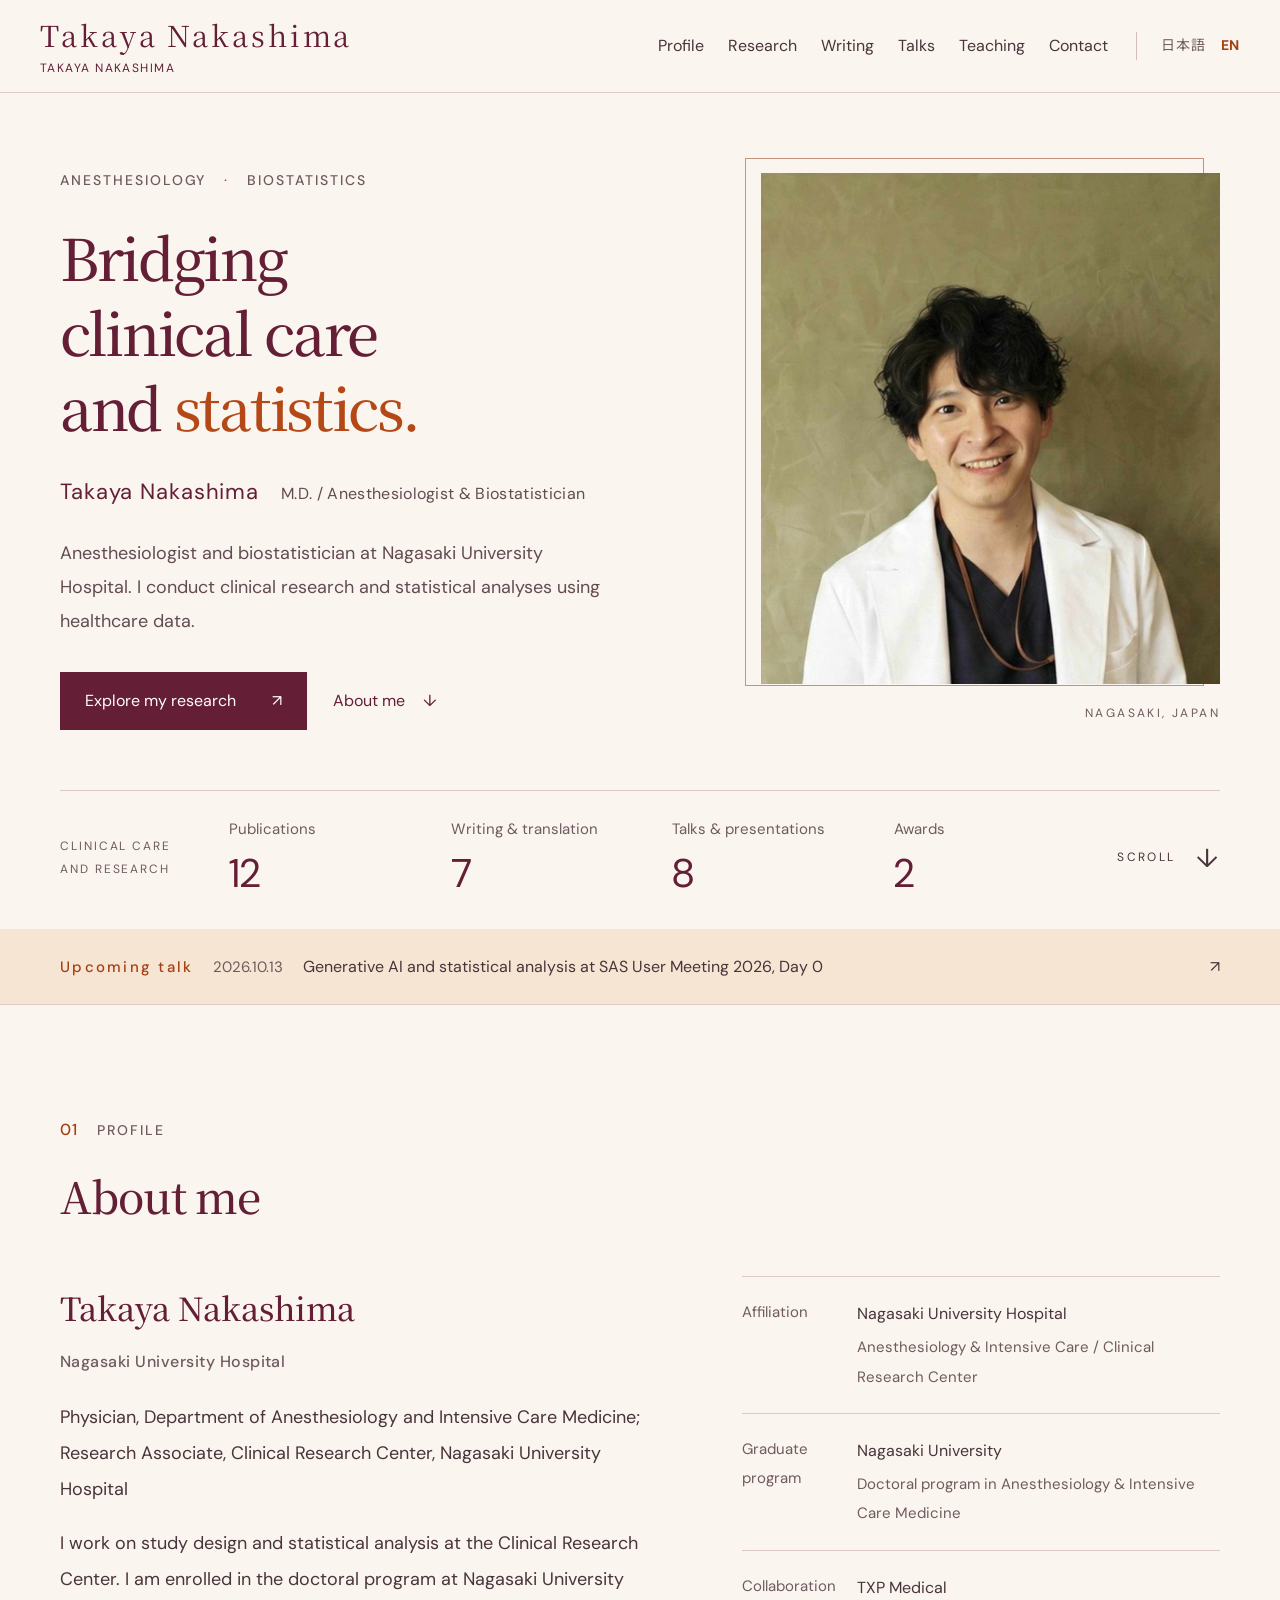
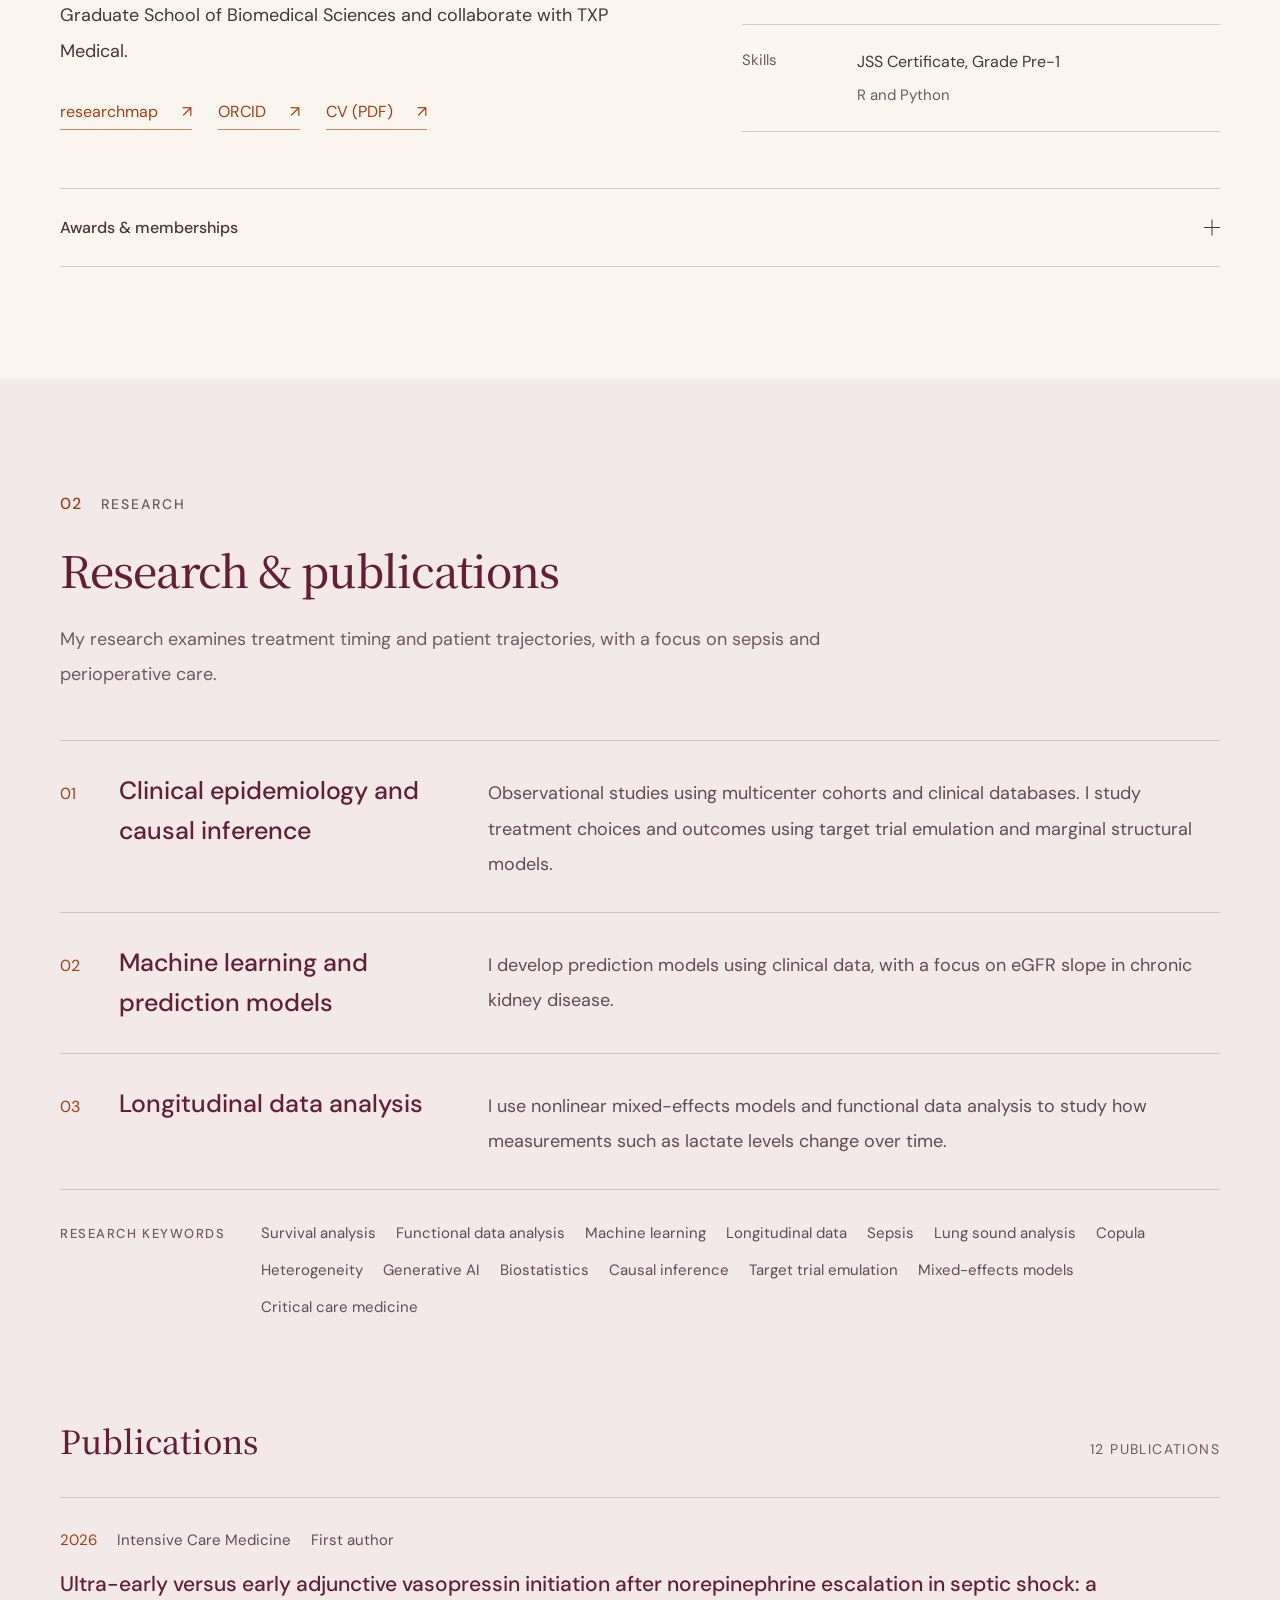
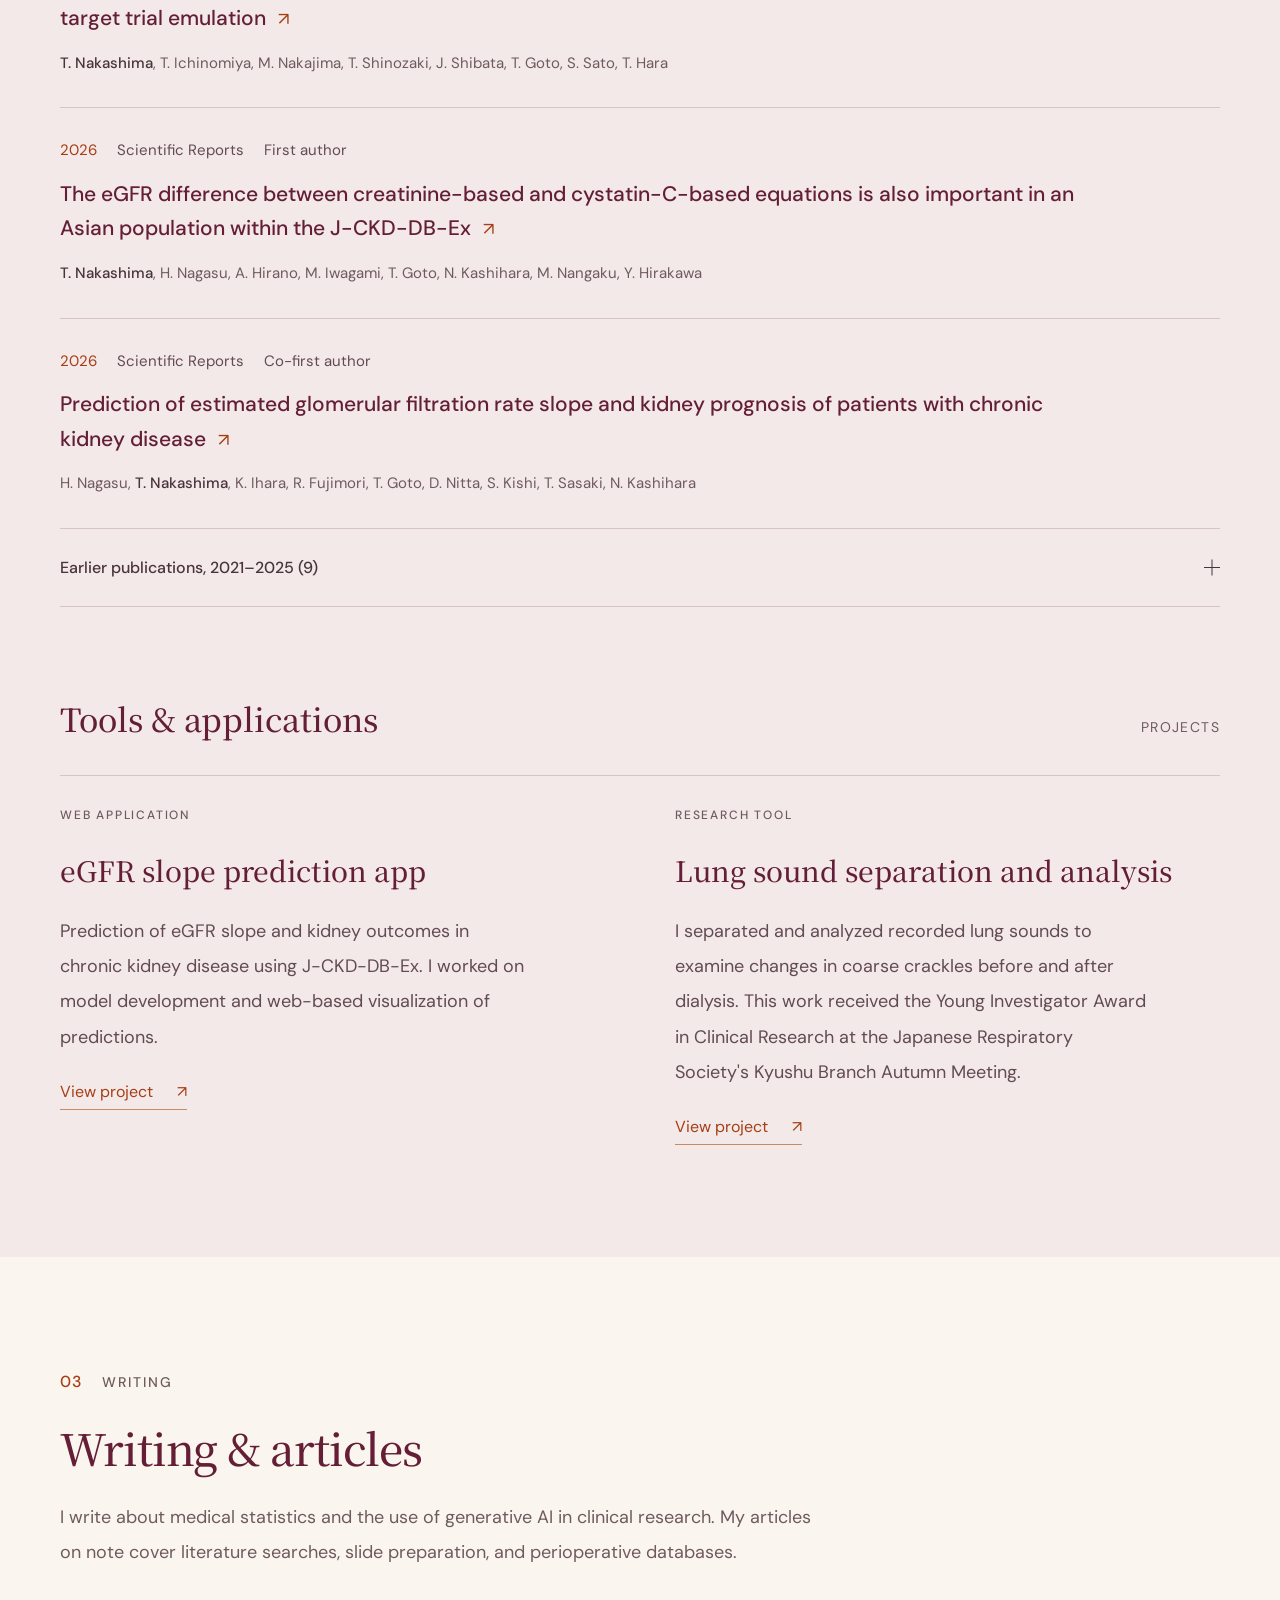
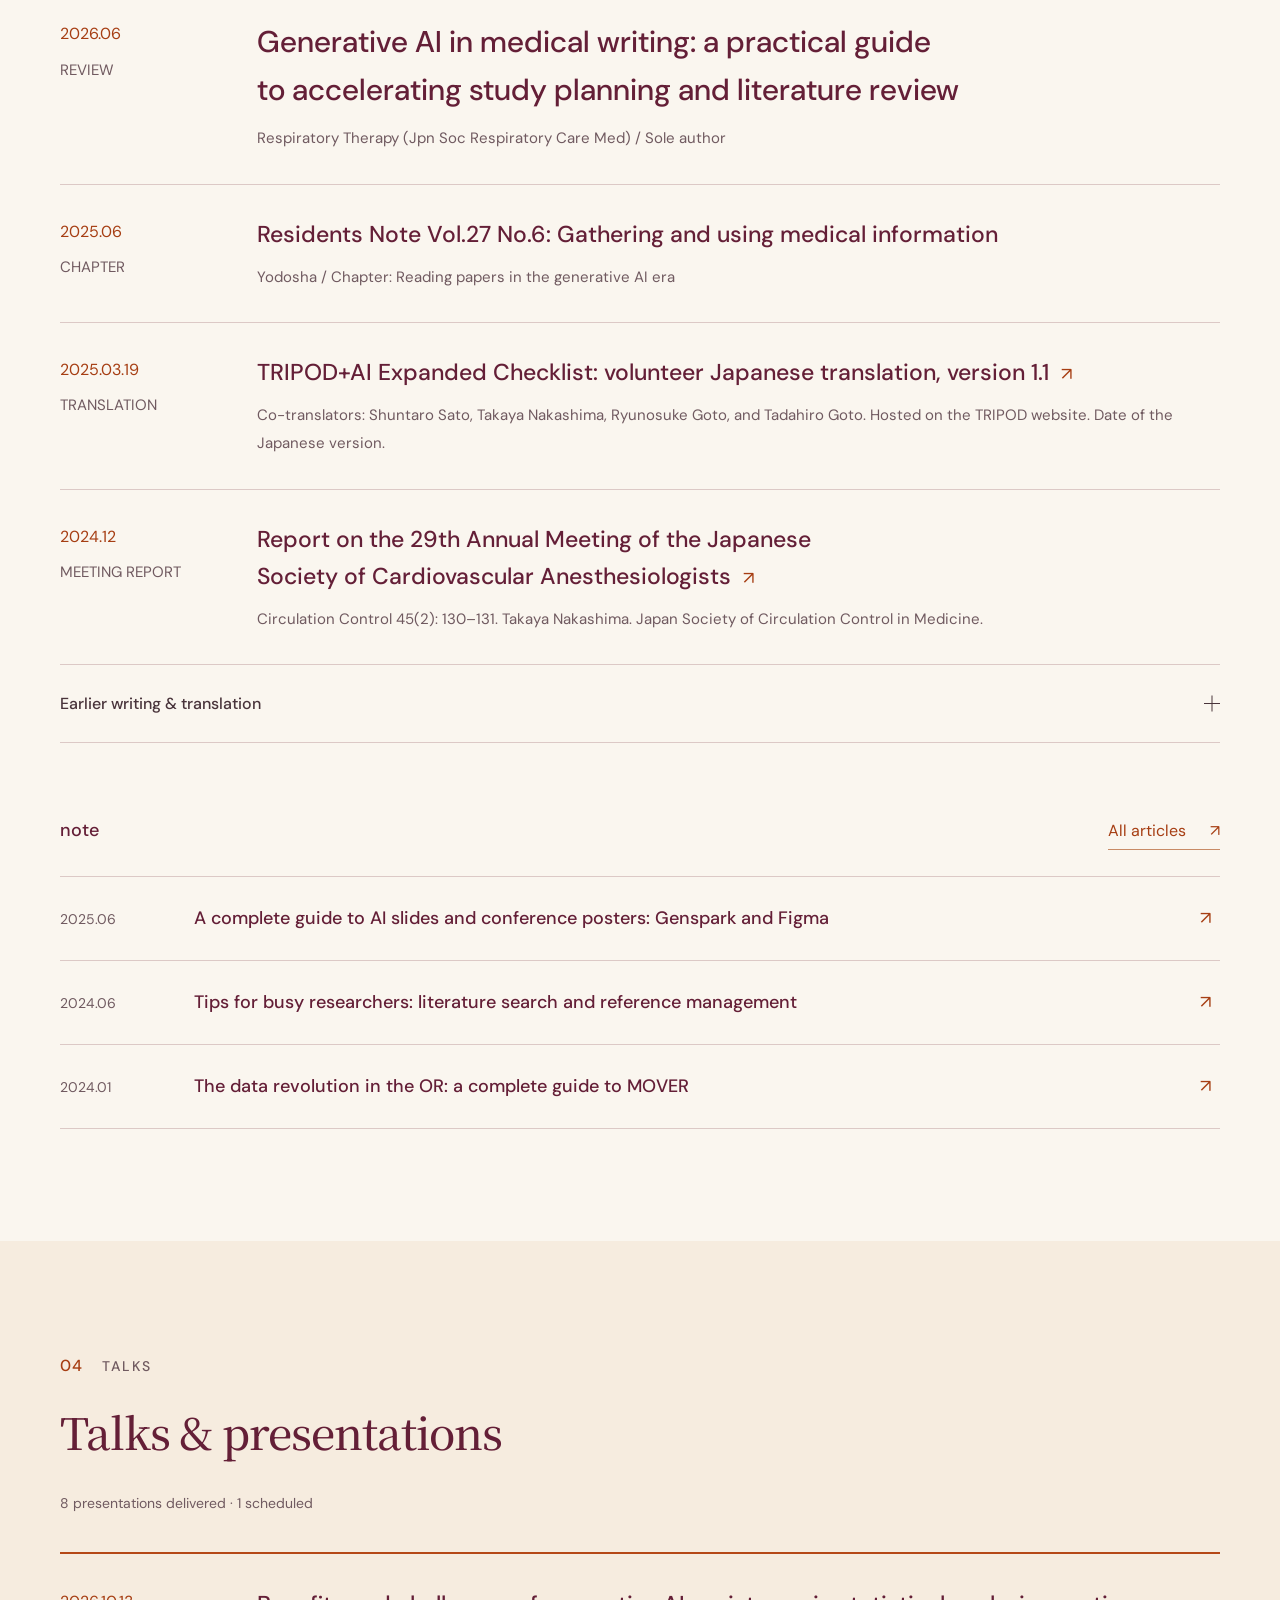
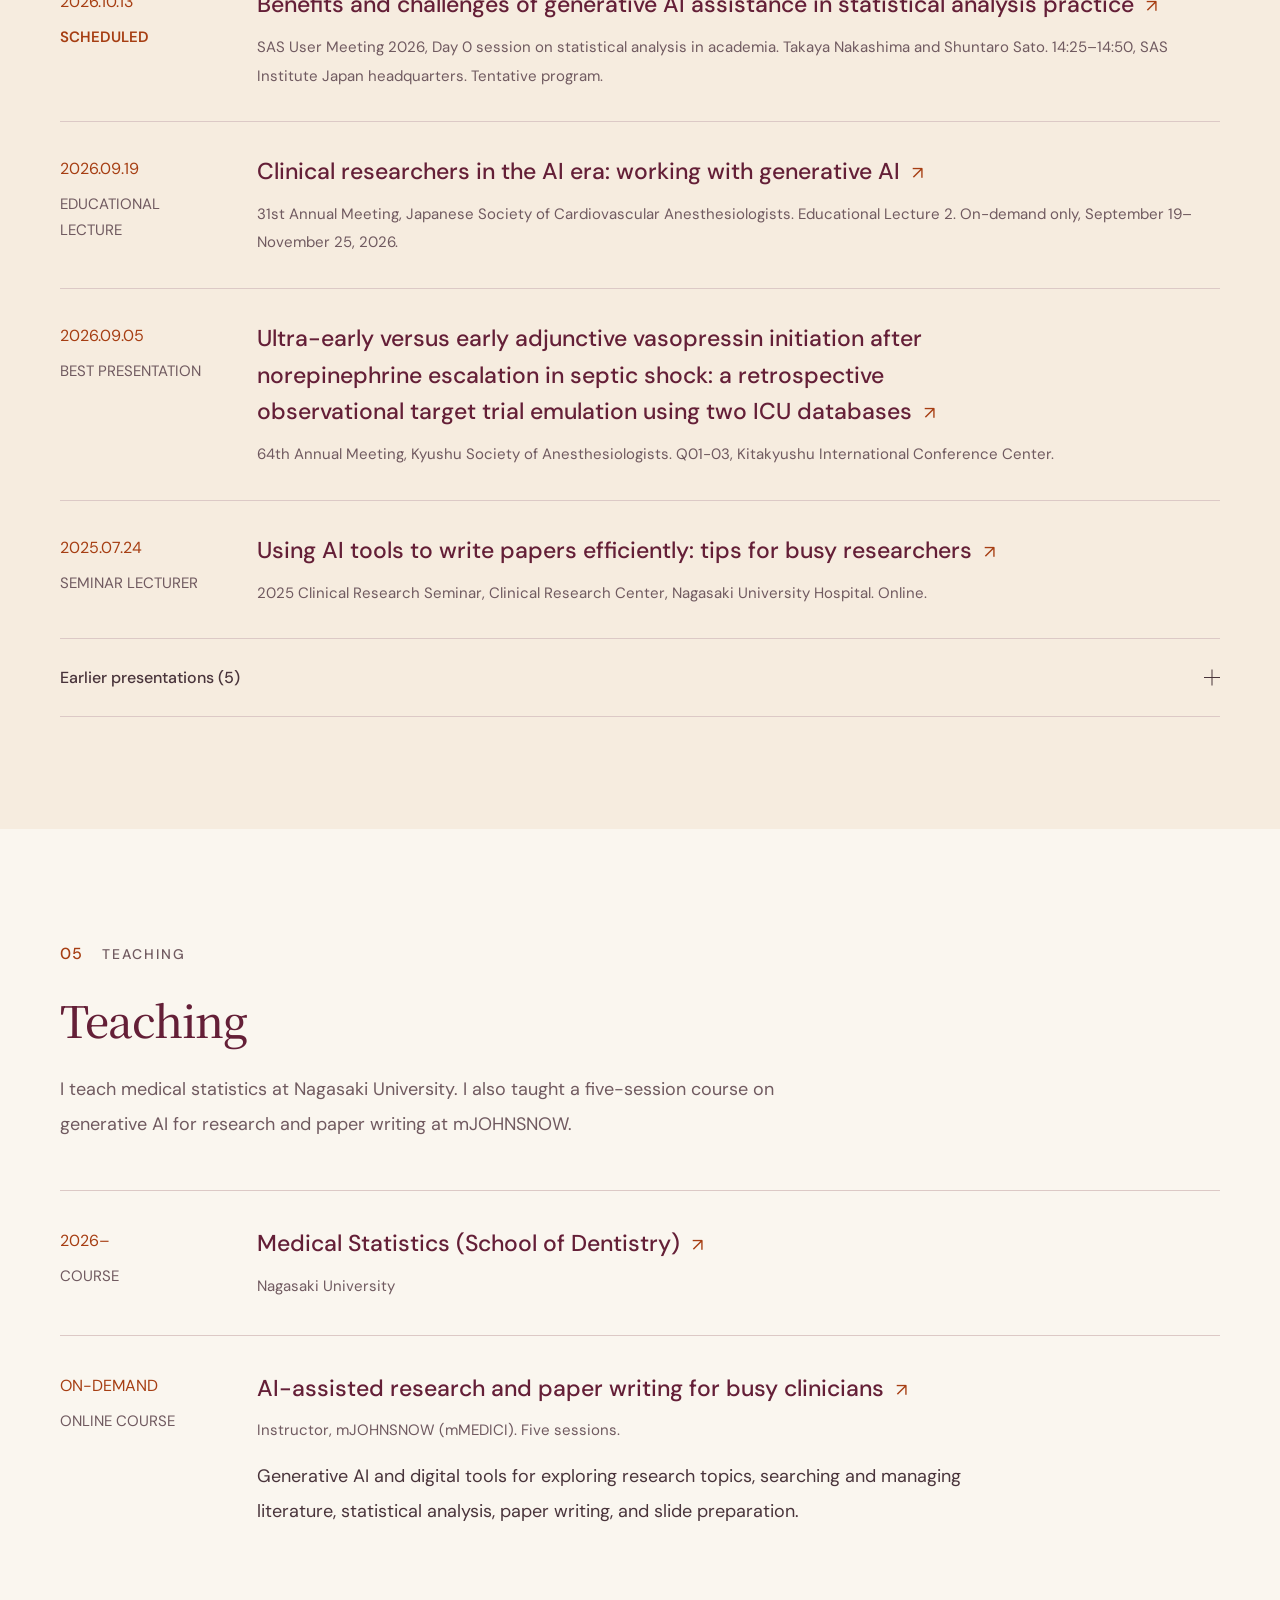
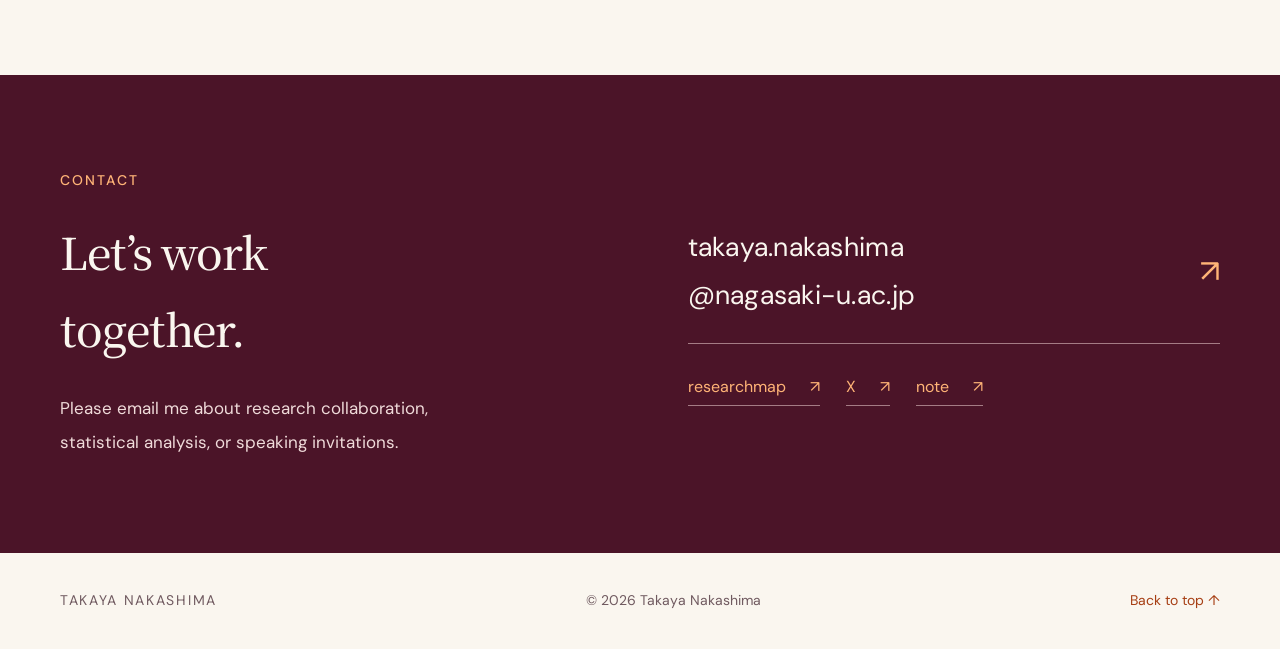
==== en/index.html @ 200bf38a "Increase typography and introduce burgundy and orange palette" ====
<!doctype html>
<html lang="en">
<head>
<meta charset="utf-8">
<meta name="viewport" content="width=device-width, initial-scale=1">
<title>Takaya Nakashima | Clinical care and statistics</title>
<meta name="description" content="Anesthesiologist and biostatistician at Nagasaki University Hospital. I conduct clinical research and statistical analyses using healthcare data.">
<meta name="google-site-verification" content="hvCwo7Q3kKA7HeCOFgV9Li-8ylirtfjILbhXgrMBvk4">
<link rel="canonical" href="https://nakashimatakaya.github.io/en/">
<link rel="alternate" hreflang="ja" href="https://nakashimatakaya.github.io/">
<link rel="alternate" hreflang="en" href="https://nakashimatakaya.github.io/en/">
<meta property="og:title" content="Takaya Nakashima | Clinical care and statistics">
<meta property="og:description" content="Anesthesiologist and biostatistician at Nagasaki University Hospital. I conduct clinical research and statistical analyses using healthcare data.">
<meta property="og:type" content="profile">
<meta property="og:url" content="https://nakashimatakaya.github.io/en/">
<meta property="og:image" content="https://nakashimatakaya.github.io/portrait.jpg">
<meta name="theme-color" content="#641f37">
<link rel="icon" href="../favicon.svg" type="image/svg+xml">
<link rel="preconnect" href="https://fonts.googleapis.com">
<link rel="preconnect" href="https://fonts.gstatic.com" crossorigin>
<link href="https://fonts.googleapis.com/css2?family=Noto+Sans+JP:wght@400;500;600;700&family=Noto+Serif+JP:wght@400;500;600&family=DM+Sans:wght@400;500;600&display=swap" rel="stylesheet">
<link rel="stylesheet" href="../style.css?v=20260922e">
<script defer src="../site.js?v=20260922e"></script>
<script type="application/ld+json">{"@context": "https://schema.org", "@type": "Person", "name": "中島誉也", "alternateName": "Takaya Nakashima", "jobTitle": "Anesthesiologist and Biostatistician", "url": "https://nakashimatakaya.github.io/", "image": "https://nakashimatakaya.github.io/portrait.jpg", "worksFor": {"@type": "Organization", "name": "Nagasaki University Hospital"}, "sameAs": ["https://researchmap.jp/nakataka8228", "https://orcid.org/0009-0001-4214-3945", "https://github.com/nakashimatakaya"]}</script>
</head>
<body>
<a class="skip-link" href="#main">Skip to content</a>
<header class="site-header">
 <div class="header-inner">
  <a class="brand" href="#top"><span>Takaya Nakashima</span><small>TAKAYA NAKASHIMA</small></a>
  <button class="menu-toggle" aria-expanded="false" aria-controls="site-nav"><span>Menu</span><i aria-hidden="true"></i></button>
  <nav id="site-nav" aria-label="Main navigation"><a href="#profile">Profile</a><a href="#research">Research</a><a href="#writing">Writing</a><a href="#talks">Talks</a><a href="#teaching">Teaching</a><a class="nav-contact" href="#contact">Contact</a></nav>
  <div class="language" aria-label="Language"><a href="../" lang="ja">日本語</a><span aria-current="page">EN</span></div>
 </div>
</header>
<main id="main">
<section class="hero" id="top">
 <div class="hero-inner container">
  <div class="hero-copy">
   <p class="eyebrow">ANESTHESIOLOGY <span>·</span> BIOSTATISTICS</p>
   <h1>Bridging<br>clinical care<br>and <em>statistics.</em></h1>
   <p class="hero-name">Takaya Nakashima<span>M.D. / Anesthesiologist & Biostatistician</span></p>
   <p class="hero-lead">Anesthesiologist and biostatistician at Nagasaki University Hospital. I conduct clinical research and statistical analyses using healthcare data.</p>
   <div class="hero-links"><a class="button" href="#research">Explore my research<span aria-hidden="true">↗</span></a><a class="quiet-link" href="#profile">About me<span aria-hidden="true">↓</span></a></div>
  </div>
  <figure class="hero-photo"><img src="../portrait.jpg" alt="Portrait of Takaya Nakashima" width="1968" height="1968" fetchpriority="high"><figcaption>NAGASAKI, JAPAN</figcaption></figure>
 </div>
 <div class="hero-bottom container"><p>CLINICAL CARE<br>AND RESEARCH</p><dl><div><dt>Publications</dt><dd>12</dd></div><div><dt>Writing & translation</dt><dd>7</dd></div><div><dt>Talks & presentations</dt><dd>8</dd></div><div><dt>Awards</dt><dd>2</dd></div></dl><a href="#profile" class="scroll-cue">SCROLL <span>↓</span></a></div>
</section>
<aside class="news"><div class="container"><span class="eyebrow">Upcoming talk</span><span class="news-date">2026.10.13</span><a href="#talks">Generative AI and statistical analysis at SAS User Meeting 2026, Day 0<span aria-hidden="true">↗</span></a></div></aside>
<section class="section container" id="profile">
 <div class="section-head"><div class="eyebrow"><span>01</span>PROFILE</div><h2>About me</h2></div>
 <div class="profile-grid"><div class="profile-copy"><h3>Takaya Nakashima<span>Nagasaki University Hospital</span></h3><p>Physician, Department of Anesthesiology and Intensive Care Medicine; Research Associate, Clinical Research Center, Nagasaki University Hospital</p><p>I work on study design and statistical analysis at the Clinical Research Center. I am enrolled in the doctoral program at Nagasaki University Graduate School of Biomedical Sciences and collaborate with TXP Medical.</p><div class="inline-links"><a class="text-link" href="https://researchmap.jp/nakataka8228" target="_blank" rel="noopener noreferrer">researchmap<span aria-hidden="true">↗</span></a><a class="text-link" href="https://orcid.org/0009-0001-4214-3945" target="_blank" rel="noopener noreferrer">ORCID<span aria-hidden="true">↗</span></a><a class="text-link" href="../Takaya_Nakashima_CV.pdf" target="_blank">CV (PDF)<span>↗</span></a></div></div><dl class="profile-facts"><div><dt>Affiliation</dt><dd>Nagasaki University Hospital<small>Anesthesiology &amp; Intensive Care / Clinical Research Center</small></dd></div><div><dt>Graduate program</dt><dd>Nagasaki University<small>Doctoral program in Anesthesiology &amp; Intensive Care Medicine</small></dd></div><div><dt>Collaboration</dt><dd>TXP Medical</dd></div><div><dt>Skills</dt><dd>JSS Certificate, Grade Pre-1<small>R and Python</small></dd></div></dl></div>
 <details class="disclosure profile-details" id="awards"><summary><span>Awards & memberships</span><span aria-hidden="true" class="plus"></span></summary><div class="award-grid"><ol class="award-list"><li><span>2026.09</span><div><h3>Best Presentation Award, 64th Annual Meeting of the Kyushu Society of Anesthesiologists</h3><p>Japanese Society of Anesthesiologists, Kyushu Branch</p><p>Ultra-early versus early adjunctive vasopressin initiation after norepinephrine escalation in septic shock: a retrospective observational target trial emulation using two ICU databases</p></div></li><li><span>2021.10</span><div><h3>Young Investigator Award (Clinical Research)</h3><p>87th Kyushu Branch Autumn Meeting, Japanese Respiratory Society and affiliated societies</p><p>Clinical application of separation-technique analysis of recorded lung sounds to coarse crackle changes before and after dialysis</p></div></li></ol><div><h3>Memberships</h3><ul class="society-list"><li>Japanese Society of Anesthesiologists <span>2024–</span></li><li>Japan Epidemiological Association <span>2022–</span></li><li>Japanese Society for Clinical Epidemiology <span>2021–</span></li><li>Japanese Association for Medical AI <span>2021–</span></li><li>Behaviormetric Society of Japan <span>2020–</span></li></ul></div></div></details>
</section>
<section class="section research-section" id="research"><div class="container">
 <div class="section-head"><div class="eyebrow"><span>02</span>RESEARCH</div><h2>Research & publications</h2><p class=section-intro>My research examines treatment timing and patient trajectories, with a focus on sepsis and perioperative care.</p></div>
 <div class="research-themes"><div class="research-row"><span class="theme-no">01</span><h3>Clinical epidemiology and causal inference</h3><p>Observational studies using multicenter cohorts and clinical databases. I study treatment choices and outcomes using target trial emulation and marginal structural models.</p></div><div class="research-row"><span class="theme-no">02</span><h3>Machine learning and prediction models</h3><p>I develop prediction models using clinical data, with a focus on eGFR slope in chronic kidney disease.</p></div><div class="research-row"><span class="theme-no">03</span><h3>Longitudinal data analysis</h3><p>I use nonlinear mixed-effects models and functional data analysis to study how measurements such as lactate levels change over time.</p></div></div>
 <div class="keyword-area"><h3>RESEARCH KEYWORDS</h3><ul><li>Survival analysis</li><li>Functional data analysis</li><li>Machine learning</li><li>Longitudinal data</li><li>Sepsis</li><li>Lung sound analysis</li><li>Copula</li><li>Heterogeneity</li><li>Generative AI</li><li>Biostatistics</li><li>Causal inference</li><li>Target trial emulation</li><li>Mixed-effects models</li><li>Critical care medicine</li></ul></div>
 <div class="publications" id="papers"><div class="subsection-head"><h3>Publications</h3><span>12 PUBLICATIONS</span></div><ol class="paper-list"><li class="paper"><div class="paper-meta"><span>2026</span><span>Intensive Care Medicine</span><span>First author</span></div><h3><a href="https://doi.org/10.1007/s00134-026-08575-3" target="_blank" rel="noopener noreferrer">Ultra-early versus early adjunctive vasopressin initiation after norepinephrine escalation in septic shock: a target trial emulation<span class="record-arrow" aria-hidden="true">↗</span></a></h3><p class="authors"><strong>T. Nakashima</strong>, T. Ichinomiya, M. Nakajima, T. Shinozaki, J. Shibata, T. Goto, S. Sato, T. Hara</p></li><li class="paper"><div class="paper-meta"><span>2026</span><span>Scientific Reports</span><span>First author</span></div><h3><a href="https://researchmap.jp/nakataka8228" target="_blank" rel="noopener noreferrer">The eGFR difference between creatinine-based and cystatin-C-based equations is also important in an Asian population within the J-CKD-DB-Ex<span class="record-arrow" aria-hidden="true">↗</span></a></h3><p class="authors"><strong>T. Nakashima</strong>, H. Nagasu, A. Hirano, M. Iwagami, T. Goto, N. Kashihara, M. Nangaku, Y. Hirakawa</p></li><li class="paper"><div class="paper-meta"><span>2026</span><span>Scientific Reports</span><span>Co-first author</span></div><h3><a href="https://researchmap.jp/nakataka8228/published_papers/52240508" target="_blank" rel="noopener noreferrer">Prediction of estimated glomerular filtration rate slope and kidney prognosis of patients with chronic kidney disease<span class="record-arrow" aria-hidden="true">↗</span></a></h3><p class="authors">H. Nagasu, <strong>T. Nakashima</strong>, K. Ihara, R. Fujimori, T. Goto, D. Nitta, S. Kishi, T. Sasaki, N. Kashihara</p></li></ol><details class="disclosure"><summary><span>Earlier publications, 2021–2025 (9)</span><span class="plus" aria-hidden="true"></span></summary><ol class="paper-list"><li class="paper"><div class="paper-meta"><span>2025</span><span>Clinical and Experimental Nephrology</span><span>Co-first author</span></div><h3><a href="https://researchmap.jp/nakataka8228/published_papers/51880036" target="_blank" rel="noopener noreferrer">Proteinuria reduction as a surrogate endpoint for clinical study of IgA nephropathy in Japanese patients: data from the J-CKD-DB-Ex<span class="record-arrow" aria-hidden="true">↗</span></a></h3><p class="authors">N. Kashihara, S. Itano, <strong>T. Nakashima</strong>, T. Goto, K. Yoshihara, S. Eguchi, K. Iekushi, Y. Isaka, H. Nagasu</p></li><li class="paper"><div class="paper-meta"><span>2025</span><span>Intensive Care Medicine</span></div><h3><a href="https://researchmap.jp/nakataka8228/published_papers/51027689" target="_blank" rel="noopener noreferrer">A reappraisal of association between ventilator-associated events and mortality among critically ill patients using marginal structural model: multicenter observational study<span class="record-arrow" aria-hidden="true">↗</span></a></h3><p class="authors">S. Nakahashi, K. Suzuki, <strong>T. Nakashima</strong>, Y. Hayashi, Y. Tanabe, A. Tanaka, S. Hashiuchi, C. Yamashita, Y. Ito, T. Wada, et al.</p></li><li class="paper"><div class="paper-meta"><span>2025</span><span>Critical Care Medicine</span><span>Co-first author</span></div><h3><a href="https://researchmap.jp/nakataka8228/published_papers/49239661" target="_blank" rel="noopener noreferrer">Phenotypes of Functional Decline or Recovery in Sepsis ICU Survivors: Insights From a 1-Year Follow-Up Multicenter Cohort Analysis<span class="record-arrow" aria-hidden="true">↗</span></a></h3><p class="authors">K. Liu, <strong>T. Nakashima</strong>, T. Goto, K. Nakamura, H. Nakano, M. Motoki, H. Kamijo, A. Matsuoka, K. Ishii, Y. Morita, et al.</p></li><li class="paper"><div class="paper-meta"><span>2025</span><span>日本腎臓学会誌 67(4)</span></div><h3><a href="https://jglobal.jst.go.jp/detail?JGLOBAL_ID=202502273103904762" target="_blank" rel="noopener noreferrer">J-CKD-DB-Exを用いた慢性腎臓病患者のeGFR slope予測モデルの開発とwebアプリによるリスクの可視化<span class="record-arrow" aria-hidden="true">↗</span></a></h3><p class="authors">長洲一, <strong>中島誉也</strong>, 渭原克仁, 藤森遼, 後藤匡啓, 新田大介, 岸誠司, 佐々木環, 柏原直樹</p></li><li class="paper"><div class="paper-meta"><span>2024</span><span>International Heart Journal 65(6)</span><span>First author</span></div><h3><a href="https://researchmap.jp/nakataka8228/published_papers/48580003" target="_blank" rel="noopener noreferrer">Estimating the Timeframe of Lactate Reduction in Acute Cardiovascular Disease Using Functional Data Analysis Based on Nonlinear Mixed Effects Models<span class="record-arrow" aria-hidden="true">↗</span></a></h3><p class="authors"><strong>T. Nakashima</strong>, S. Sato, H. Matsui, A. Mizuno</p></li><li class="paper"><div class="paper-meta"><span>2024</span><span>Clinical and Experimental Nephrology</span><span>Co-first author</span></div><h3><a href="https://researchmap.jp/nakataka8228/published_papers/45877886" target="_blank" rel="noopener noreferrer">Association of serum magnesium levels with renal prognosis in patients with chronic kidney disease<span class="record-arrow" aria-hidden="true">↗</span></a></h3><p class="authors">S. Kishi, <strong>T. Nakashima</strong>, T. Goto, H. Nagasu, C. R. Brooks, H. Okada, K. Tamura, T. Nakano, I. Narita, S. Maruyama, et al.</p></li><li class="paper"><div class="paper-meta"><span>2023</span><span>Intensive Care Medicine</span></div><h3><a href="https://researchmap.jp/nakataka8228/published_papers/43261512" target="_blank" rel="noopener noreferrer">Clinical implications of urine output-based sepsis-associated acute kidney injury<span class="record-arrow" aria-hidden="true">↗</span></a></h3><p class="authors">D. Kasugai, <strong>T. Nakashima</strong>, T. Goto</p></li><li class="paper"><div class="paper-meta"><span>2022</span><span>長崎医学会雑誌 97(1)</span><span>First author</span></div><h3><a href="https://researchmap.jp/nakataka8228/published_papers/43860537" target="_blank" rel="noopener noreferrer">新しい録音機器と解析技術を用いた肺音解析システムの医師聴診の補助ツールとしての可能性<span class="record-arrow" aria-hidden="true">↗</span></a></h3><p class="authors"><strong>中島誉也</strong>, 尾長谷靖, 深堀範, 福島千鶴, 入来隼, 永江由香, 山口博之, 坂本憲穂, 石松祐二, 山田頼弥, et al.</p></li><li class="paper"><div class="paper-meta"><span>2021</span><span>BMC Anesthesiology 21(1)</span></div><h3><a href="https://researchmap.jp/nakataka8228/published_papers/40018542" target="_blank" rel="noopener noreferrer">Association between preoperative toe perfusion index and maternal core temperature decrease during cesarean delivery under spinal anesthesia: a prospective cohort study<span class="record-arrow" aria-hidden="true">↗</span></a></h3><p class="authors">S. Kaneko, K. Hara, S. Sato, <strong>T. Nakashima</strong>, Y. Kawazoe, M. Taguchi, S. Urabe, A. Nakao, K. Hamada, M. Yamaguchi, et al.</p></li></ol></details></div>
 <div class="works" id="works"><div class="subsection-head"><h3>Tools & applications</h3><span>PROJECTS</span></div><div class="work-grid"><article><span class="eyebrow">WEB APPLICATION</span><h3>eGFR slope prediction app</h3><p>Prediction of eGFR slope and kidney outcomes in chronic kidney disease using J-CKD-DB-Ex. I worked on model development and web-based visualization of predictions.</p><a class="text-link" href="https://app.j-ka.or.jp/#/dashboard" target="_blank" rel="noopener noreferrer">View project<span aria-hidden="true">↗</span></a></article><article><span class="eyebrow">RESEARCH TOOL</span><h3>Lung sound separation and analysis</h3><p>I separated and analyzed recorded lung sounds to examine changes in coarse crackles before and after dialysis. This work received the Young Investigator Award in Clinical Research at the Japanese Respiratory Society&#x27;s Kyushu Branch Autumn Meeting.</p><a class="text-link" href="https://researchmap.jp/nakataka8228/published_papers/43860537" target="_blank" rel="noopener noreferrer">View project<span aria-hidden="true">↗</span></a></article></div></div>
</div></section>
<section class="section container" id="writing">
 <div class="section-head"><div class="eyebrow"><span>03</span>WRITING</div><h2>Writing & articles</h2><p class=section-intro>I write about medical statistics and the use of generative AI in clinical research. My articles on note cover literature searches, slide preparation, and perioperative databases.</p></div>
 <ol class="record-list writing-list"><li class="record "><div class="record-date"><span>2026.06</span><small>REVIEW</small></div><div class="record-body"><h3>Generative AI in medical writing: a practical guide to accelerating study planning and literature review</h3><p class="record-meta">Respiratory Therapy (Jpn Soc Respiratory Care Med) / Sole author</p></div></li><li class="record "><div class="record-date"><span>2025.06</span><small>CHAPTER</small></div><div class="record-body"><h3>Residents Note Vol.27 No.6: Gathering and using medical information</h3><p class="record-meta">Yodosha / Chapter: Reading papers in the generative AI era</p></div></li><li class="record "><div class="record-date"><span>2025.03.19</span><small>TRANSLATION</small></div><div class="record-body"><h3><a href="https://www.tripod-statement.org/wp-content/uploads/2025/03/TRIPODAI_250319.pdf" target="_blank" rel="noopener noreferrer">TRIPOD+AI Expanded Checklist: volunteer Japanese translation, version 1.1<span class="record-arrow" aria-hidden="true">↗</span></a></h3><p class="record-meta">Co-translators: Shuntaro Sato, Takaya Nakashima, Ryunosuke Goto, and Tadahiro Goto. Hosted on the TRIPOD website. Date of the Japanese version.</p></div></li><li class="record "><div class="record-date"><span>2024.12</span><small>MEETING REPORT</small></div><div class="record-body"><h3><a href="https://www.jsccm.org/files/upload/magazines/f08152d2fe64ba6b1aff0f4983292b21.pdf" target="_blank" rel="noopener noreferrer">Report on the 29th Annual Meeting of the Japanese Society of Cardiovascular Anesthesiologists<span class="record-arrow" aria-hidden="true">↗</span></a></h3><p class="record-meta">Circulation Control 45(2): 130–131. Takaya Nakashima. Japan Society of Circulation Control in Medicine.</p></div></li></ol><details class="disclosure"><summary><span>Earlier writing & translation</span><span class="plus" aria-hidden="true"></span></summary><ol class="record-list"><li class="record "><div class="record-date"><span>2024.09–2025.01</span><small>SERIES</small></div><div class="record-body"><h3><a href="https://www.igaku-shoin.co.jp/paperplus/series/00001" target="_blank" rel="noopener noreferrer">Igakukai Shimbun Plus (series): Let the machines do the tedious work<span class="record-arrow" aria-hidden="true">↗</span></a></h3><p class="record-meta">Igaku-Shoin, Igakukai Shimbun Plus. Ten-part series.</p></div></li><li class="record "><div class="record-date"><span>2024.05</span><small>TRANSLATION</small></div><div class="record-body"><h3>Modern Epidemiology, 4th ed. (Japanese edition)</h3><p class="record-meta">Gakujutsu Tosho / Co-translator, Ch.18 Stratification and Standardization</p></div></li><li class="record "><div class="record-date"><span>2023.09</span><small>CONTRIBUTION</small></div><div class="record-body"><h3>AI-assisted literature search and management for busy residents</h3><p class="record-meta">Shukan Igakukai Shimbun (Resident issue) No.3532</p></div></li></ol></details>
 <div class="notes" id="note"><div class="subsection-head"><h3>note</h3><a class="text-link" href="https://note.com/nakashima_takaya" target="_blank" rel="noopener noreferrer">All articles<span aria-hidden="true">↗</span></a></div><ul><li><a href="https://note.com/nakashima_takaya/n/n3b833d52cec4" target="_blank" rel="noopener noreferrer"><span class="note-date">2025.06</span><h3>A complete guide to AI slides and conference posters: Genspark and Figma</h3><span aria-hidden="true">↗</span></a></li><li><a href="https://note.com/nakashima_takaya/n/nab5c8941cbc2" target="_blank" rel="noopener noreferrer"><span class="note-date">2024.06</span><h3>Tips for busy researchers: literature search and reference management</h3><span aria-hidden="true">↗</span></a></li><li><a href="https://note.com/nakashima_takaya/n/ne33aaf9f99a7" target="_blank" rel="noopener noreferrer"><span class="note-date">2024.01</span><h3>The data revolution in the OR: a complete guide to MOVER</h3><span aria-hidden="true">↗</span></a></li></ul></div>
</section>
<section class="section talks-section" id="talks"><div class="container">
 <div class="section-head"><div class="eyebrow"><span>04</span>TALKS</div><h2>Talks & presentations</h2></div>
 <p class="section-caption">8 presentations delivered · 1 scheduled</p>
 <ol class="record-list"><li class="record upcoming"><div class="record-date"><span>2026.10.13</span><small>SCHEDULED</small></div><div class="record-body"><h3><a href="https://sas-user2026.ywstat.jp/" target="_blank" rel="noopener noreferrer">Benefits and challenges of generative AI assistance in statistical analysis practice<span class="record-arrow" aria-hidden="true">↗</span></a></h3><p class="record-meta">SAS User Meeting 2026, Day 0 session on statistical analysis in academia. Takaya Nakashima and Shuntaro Sato. 14:25–14:50, SAS Institute Japan headquarters. Tentative program.</p></div></li><li class="record "><div class="record-date"><span>2026.09.19</span><small>EDUCATIONAL LECTURE</small></div><div class="record-body"><h3><a href="https://researchmap.jp/nakataka8228/presentations/55017048" target="_blank" rel="noopener noreferrer">Clinical researchers in the AI era: working with generative AI<span class="record-arrow" aria-hidden="true">↗</span></a></h3><p class="record-meta">31st Annual Meeting, Japanese Society of Cardiovascular Anesthesiologists. Educational Lecture 2. On-demand only, September 19–November 25, 2026.</p></div></li><li class="record "><div class="record-date"><span>2026.09.05</span><small>BEST PRESENTATION</small></div><div class="record-body"><h3><a href="https://www.micenavi.jp/jsashibu2026/search/detail_session/id:12160" target="_blank" rel="noopener noreferrer">Ultra-early versus early adjunctive vasopressin initiation after norepinephrine escalation in septic shock: a retrospective observational target trial emulation using two ICU databases<span class="record-arrow" aria-hidden="true">↗</span></a></h3><p class="record-meta">64th Annual Meeting, Kyushu Society of Anesthesiologists. Q01-03, Kitakyushu International Conference Center.</p></div></li><li class="record "><div class="record-date"><span>2025.07.24</span><small>SEMINAR LECTURER</small></div><div class="record-body"><h3><a href="https://www.mh.nagasaki-u.ac.jp/research/news/data/2025/20250724_seminar2025.pdf" target="_blank" rel="noopener noreferrer">Using AI tools to write papers efficiently: tips for busy researchers<span class="record-arrow" aria-hidden="true">↗</span></a></h3><p class="record-meta">2025 Clinical Research Seminar, Clinical Research Center, Nagasaki University Hospital. Online.</p></div></li></ol><details class="disclosure"><summary><span>Earlier presentations (5)</span><span class="plus" aria-hidden="true"></span></summary><ol class="record-list"><li class="record "><div class="record-date"><span>2024.03</span><small>ORAL</small></div><div class="record-body"><h3>Causative organism and outcome in bacteremia requiring intensive care: a retrospective cohort study</h3><p class="record-meta">51st Annual Meeting, Japanese Society of Intensive Care Medicine</p></div></li><li class="record "><div class="record-date"><span>2023.09</span><small>ORAL</small></div><div class="record-body"><h3>Predicting hemodynamic stabilization from lactate trajectories: functional data analysis with mixed effects models</h3><p class="record-meta">Japanese Federation of Statistical Science Associations 2023</p></div></li><li class="record "><div class="record-date"><span>2023.02</span><small>ORAL</small></div><div class="record-body"><h3>A prediction model for time to cardiovascular events in cardiac sarcoidosis</h3><p class="record-meta">33rd Annual Meeting, Japan Epidemiological Association</p></div></li><li class="record "><div class="record-date"><span>2022.11</span><small>ORAL</small></div><div class="record-body"><h3>Predicting recovery time in acute cardiovascular disease using functional data based on nonlinear mixed effects models</h3><p class="record-meta">5th Annual Meeting, Japanese Society for Clinical Epidemiology</p></div></li><li class="record "><div class="record-date"><span>2021.10.22</span><small>YOUNG INVESTIGATOR AWARD</small></div><div class="record-body"><h3><a href="https://www.jrs.or.jp/meeting/kyushu/file/1022_87kyushu_program.pdf" target="_blank" rel="noopener noreferrer">Clinical application of separation-technique analysis of recorded lung sounds to changes in coarse crackles before and after dialysis<span class="record-arrow" aria-hidden="true">↗</span></a></h3><p class="record-meta">87th Kyushu Branch Autumn Meeting, Japanese Respiratory Society and affiliated societies. Abstract 074, Kumamoto Castle Hall.</p></div></li></ol></details>
</div></section>
<section class="section container" id="teaching">
 <div class="section-head"><div class="eyebrow"><span>05</span>TEACHING</div><h2>Teaching</h2><p class=section-intro>I teach medical statistics at Nagasaki University. I also taught a five-session course on generative AI for research and paper writing at mJOHNSNOW.</p></div>
 <ol class="record-list teaching-list"><li class="record "><div class="record-date"><span>2026–</span><small>COURSE</small></div><div class="record-body"><h3><a href="https://researchmap.jp/nakataka8228/teaching_experience/55017056" target="_blank" rel="noopener noreferrer">Medical Statistics (School of Dentistry)<span class="record-arrow" aria-hidden="true">↗</span></a></h3><p class="record-meta">Nagasaki University</p></div></li><li class="record "><div class="record-date"><span>ON-DEMAND</span><small>ONLINE COURSE</small></div><div class="record-body"><h3><a href="https://note.com/mmedici/n/n291ca1469544" target="_blank" rel="noopener noreferrer">AI-assisted research and paper writing for busy clinicians<span class="record-arrow" aria-hidden="true">↗</span></a></h3><p class="record-meta">Instructor, mJOHNSNOW (mMEDICI). Five sessions.</p><p>Generative AI and digital tools for exploring research topics, searching and managing literature, statistical analysis, paper writing, and slide preparation.</p></div></li></ol>
</section>
<section class="contact-section" id="contact"><div class="container contact-grid"><div><p class="eyebrow">CONTACT</p><h2>Let’s work<br>together.</h2><p>Please email me about research collaboration, statistical analysis, or speaking invitations.</p></div><div class="contact-links"><a class="email" href="mailto:takaya.nakashima@nagasaki-u.ac.jp">takaya.nakashima<span>@nagasaki-u.ac.jp</span><i aria-hidden="true">↗</i></a><div class="inline-links"><a class="text-link" href="https://researchmap.jp/nakataka8228" target="_blank" rel="noopener noreferrer">researchmap<span aria-hidden="true">↗</span></a><a class="text-link" href="https://x.com/naka_takaya" target="_blank" rel="noopener noreferrer">X<span aria-hidden="true">↗</span></a><a class="text-link" href="https://note.com/nakashima_takaya" target="_blank" rel="noopener noreferrer">note<span aria-hidden="true">↗</span></a></div></div></div></section>
</main>
<footer class="container site-footer"><a class="footer-name" href="#top">TAKAYA NAKASHIMA</a><p>© 2026 Takaya Nakashima</p><a href="#top">Back to top ↑</a></footer>
</body>
</html>
---- style.css ----
:root{--paper:#faf6ef;--white:#fffdf8;--ink:#49343b;--muted:#705a60;--line:#dcc9c6;--wine:#4b1428;--wine-light:#642139;--accent:#b54817;--accent-dark:#a63e13;--burgundy:#641f37;--serif:'Noto Serif JP',serif;--sans:'DM Sans','Noto Sans JP',sans-serif}

*{box-sizing:border-box}
html{scroll-behavior:smooth;scroll-padding-top:105px}
body{margin:0;background:var(--paper);color:var(--ink);font-family:var(--sans);font-size:1.125rem;line-height:1.95;-webkit-font-smoothing:antialiased}
a{color:inherit;text-decoration:none;text-underline-offset:5px}
a:hover{color:var(--accent-dark)}
button{font:inherit}
button,a,summary{-webkit-tap-highlight-color:transparent}
a:focus-visible,button:focus-visible,summary:focus-visible{outline:2px solid var(--accent-dark);outline-offset:6px}
img{display:block;max-width:100%;height:auto}
h1,h2,h3,p,figure,dl,dd{margin:0}
h1,h2,h3{font-weight:500}
ol,ul{padding:0;margin:0;list-style:none}
::selection{background:#f7c598;color:var(--wine)}
.container{width:min(1160px,calc(100% - 96px));margin-inline:auto}
.section{padding-block:112px}
section[id],div[id],details[id]{scroll-margin-top:0}
.eyebrow{display:flex;align-items:center;gap:18px;font-size:0.875rem;font-weight:500;letter-spacing:.15em;line-height:1.6}
.eyebrow>span{color:var(--accent-dark)}
.skip-link{position:fixed;top:-100px;left:16px;z-index:100;padding:10px 20px;background:var(--paper)}
.skip-link:focus{top:12px}

.site-header{position:sticky;top:0;z-index:30;background:rgba(250,246,239,.97);border-bottom:1px solid var(--line);backdrop-filter:blur(16px)}
.header-inner{max-width:1400px;width:calc(100% - 80px);height:92px;margin:auto;display:flex;align-items:center;gap:34px}
.brand{display:flex;flex-direction:column;min-width:180px;line-height:1.3}
.brand>span{font-family:var(--serif);font-size:1.8125rem;letter-spacing:.1em}
.brand>small{font-size:0.75rem;letter-spacing:.18em;margin-top:7px}
.site-header nav{display:flex;gap:26px;align-items:center;margin-left:auto;white-space:nowrap;font-size:1rem}
.site-header nav a{position:relative;padding-block:12px}
.site-header nav a::after{content:'';position:absolute;left:0;right:0;bottom:4px;height:1px;background:var(--accent-dark);transform:scaleX(0);transform-origin:left;transition:transform .2s}
.site-header nav a:hover::after{transform:scaleX(1)}
.language{display:flex;gap:15px;border-left:1px solid #d2bdb8;padding-left:24px;font-size:0.875rem;letter-spacing:.05em;white-space:nowrap}
.language [aria-current]{color:var(--accent-dark);font-weight:700}
.language a{color:var(--muted)}
.menu-toggle{display:none}

.hero{background:var(--paper);color:var(--ink);overflow:hidden}
.hero-inner{display:grid;grid-template-columns:1.35fr 1fr;gap:76px;align-items:center;padding-block:76px 60px}
.hero-copy>.eyebrow{color:#705a60;font-size:0.875rem;letter-spacing:.14em}
.hero-copy>.eyebrow span{color:var(--accent)}
.hero h1{font-family:var(--serif);font-size:clamp(2.75rem,5.2vw,4.875rem);font-weight:500;line-height:1.6;letter-spacing:.01em;margin-top:28px;white-space:nowrap}
.hero h1 em{font-style:normal;color:#b54817}
.hero-name{display:flex;align-items:baseline;flex-wrap:wrap;gap:10px 22px;font-family:var(--serif);font-size:1.6875rem;margin-top:27px;letter-spacing:.04em}
.hero-name>span{font-family:var(--sans);font-size:1rem;letter-spacing:.02em;color:#634b53}
.hero-lead{max-width:440px;font-size:1.125rem;color:#634b53;margin-top:22px;line-height:2.1}
.hero-links{display:flex;flex-wrap:wrap;align-items:center;gap:26px;margin-top:34px}
.button{display:inline-flex;gap:36px;align-items:center;border:1px solid #641f37;padding:12px 24px;font-size:1rem;transition:background .2s,color .2s}
.button:hover{background:var(--paper);color:var(--wine)}
.quiet-link{display:flex;gap:18px;font-size:1rem;color:#641f37}
.hero a:hover{color:#b54817}
.hero .button:hover{color:var(--wine)}
.hero-photo{position:relative;isolation:isolate;margin-left:2px;align-self:center}
.hero-photo img{width:100%;aspect-ratio:.9;object-fit:cover;object-position:center 44%}
.hero-photo:before{z-index:-1;content:'';position:absolute;inset:-15px 16px 39px -16px;border:1px solid #c69280;pointer-events:none}
.hero-photo figcaption{font-size:0.75rem;letter-spacing:.2em;color:#705a60;text-align:right;margin-top:18px}
.hero-bottom{display:flex;align-items:center;border-top:1px solid #dcc9c6;padding-block:27px 31px;gap:58px}
.hero-bottom>p{font-size:0.75rem;line-height:1.9;letter-spacing:.16em;color:#705a60}
.hero-bottom dl{display:grid;grid-template-columns:repeat(4,1fr);gap:56px;flex:1}
.hero-bottom dt{font-size:0.875rem;color:#705a60;line-height:1.5}
.hero-bottom dd{font-size:2.5rem;line-height:1.25;margin-top:8px;font-weight:400;letter-spacing:.02em}
.scroll-cue{font-size:0.75rem;letter-spacing:.2em;display:flex;gap:20px;align-items:center}
.scroll-cue span{font-size:1.625rem}
.news{background:#f7e5d3;border-bottom:1px solid var(--line)}
.news>.container{display:flex;align-items:baseline;gap:24px;padding-block:22px;font-size:1rem}
.news .eyebrow{color:var(--accent-dark);font-size:0.875rem;white-space:nowrap}
.news-date{color:var(--muted);font-size:0.875rem;white-space:nowrap}
.news a{display:flex;justify-content:space-between;align-items:baseline;gap:24px;flex:1}
.news a span{margin-left:auto}

.section-head{margin-bottom:48px}
.section-head .eyebrow{color:var(--muted)}
.section-head .eyebrow>span{font-size:1rem;letter-spacing:.08em}
.section-head h2{font-family:var(--serif);font-size:clamp(2.25rem,3.4vw,3rem);line-height:1.5;letter-spacing:.03em;margin-top:20px}
.section-intro{font-size:1.125rem;max-width:760px;color:var(--muted);margin-top:20px;line-height:2}
.profile-grid{display:grid;grid-template-columns:1.25fr 1fr;gap:85px;align-items:start}
.profile-copy h3{font-family:var(--serif);font-size:2rem;display:flex;flex-direction:column;gap:7px;margin-bottom:22px}
.profile-copy h3 span{font-family:var(--sans);font-size:1rem;color:var(--muted);letter-spacing:.03em}
.profile-copy p{line-height:2.2;margin-bottom:18px}
.inline-links{display:flex;gap:26px;flex-wrap:wrap;margin-top:30px}
.text-link{display:inline-flex;gap:24px;align-items:baseline;color:var(--accent-dark);border-bottom:1px solid #c88b66;padding-bottom:5px;font-size:1rem;line-height:1.6}
.text-link:hover{color:var(--ink);border-color:var(--ink)}
.profile-facts{border-top:1px solid var(--line)}
.profile-facts>div{display:grid;grid-template-columns:85px 1fr;gap:15px;padding:21px 0;border-bottom:1px solid var(--line)}
.profile-facts dt{color:var(--muted);font-size:1rem}
.profile-facts dd{font-size:1rem}
.profile-facts small{display:block;font-size:1rem;color:var(--muted);margin-top:4px}
.profile-details{margin-top:56px}
.disclosure{border-top:1px solid var(--line);border-bottom:1px solid var(--line)}
.disclosure>summary{display:flex;justify-content:space-between;align-items:center;gap:25px;list-style:none;cursor:pointer;font-size:1rem;font-weight:500;padding:23px 0}
.disclosure>summary::-webkit-details-marker{display:none}
.disclosure>summary:hover{color:var(--accent-dark)}
.plus{width:16px;height:16px;position:relative;flex:0 0 16px}
.plus:before,.plus:after{content:'';position:absolute;background:currentColor;left:0;top:7px;width:16px;height:1px}
.plus:after{transform:rotate(90deg);transition:transform .2s}
.disclosure[open]>summary .plus:after{transform:rotate(0)}
.disclosure[open]>summary{border-bottom:1px solid var(--line)}
.award-grid{display:grid;grid-template-columns:1.5fr 1fr;gap:60px;padding:30px 0}
.award-list>li{display:grid;grid-template-columns:80px 1fr;gap:20px;margin-bottom:25px}
.award-list>li>span{font-size:1rem;color:var(--accent-dark)}
.award-list h3{font-size:1.125rem;line-height:1.8}
.award-list p{font-size:1rem;color:var(--muted);margin-top:5px}
.award-grid>div>h3{font-size:1.125rem;margin-bottom:20px}
.society-list{font-size:1rem;color:var(--muted)}
.society-list li{padding:8px 0}
.society-list span{color:var(--accent-dark);margin-left:12px}

.research-section{background:#f3e9e9}
.research-themes{border-top:1px solid #d8c4c6}
.research-row{display:grid;grid-template-columns:35px minmax(240px,.85fr) 1.8fr;gap:24px;align-items:baseline;padding:30px 0;border-bottom:1px solid #d8c4c6}
.theme-no{color:var(--accent-dark);font-size:1rem}
.research-row h3{font-family:var(--serif);font-size:1.5625rem;line-height:1.6}
.research-row p{color:#634b53;font-size:1.125rem}
.keyword-area{display:flex;gap:35px;margin-top:29px;align-items:baseline}
.keyword-area h3{font-family:var(--sans);font-size:0.75rem;letter-spacing:.12em;color:#705a60;white-space:nowrap}
.keyword-area ul{display:flex;gap:8px 20px;flex-wrap:wrap;color:#634b53;font-size:0.875rem}
.publications{margin-top:86px}
.subsection-head{display:flex;align-items:baseline;justify-content:space-between;gap:24px;margin-bottom:26px}
.subsection-head h3{font-family:var(--serif);font-size:2rem}
.subsection-head>span{font-size:0.875rem;letter-spacing:.1em;color:var(--muted)}
.paper-list>.paper{padding:30px 0;border-top:1px solid #d8c4c6}
.paper-meta{display:flex;flex-wrap:wrap;gap:4px 20px;font-size:0.875rem;color:#634b53;margin-bottom:13px;line-height:1.7}
.paper-meta span:first-child{color:var(--accent-dark)}
.paper h3{font-size:1.3125rem;line-height:1.65;font-weight:500;max-width:1040px}
.record-arrow{display:inline-block;margin-left:12px;color:var(--accent-dark);font-family:var(--sans);font-size:1.125rem;font-weight:400}
.authors{font-size:0.875rem;line-height:1.9;color:#705a60;margin-top:13px;max-width:1000px}
.authors strong{color:var(--ink);font-weight:500}
.publications .disclosure{border-color:#d8c4c6}
.publications details .paper:first-child{border-top:0}
.works{margin-top:80px}
.work-grid{display:grid;grid-template-columns:1fr 1fr;gap:70px;border-top:1px solid #d8c4c6;padding-top:30px}
.work-grid .eyebrow{font-size:0.75rem;color:#705a60}
.work-grid h3{font-family:var(--serif);font-size:1.75rem;margin-block:17px}
.work-grid p{font-size:1.125rem;color:#634b53;max-width:475px}
.work-grid .text-link{margin-top:24px}

.record-list{border-top:1px solid var(--line)}
.record{display:grid;grid-template-columns:160px 1fr;gap:42px;padding:31px 0;border-bottom:1px solid var(--line)}
.record:last-child{border-bottom:0}
.record-date{font-size:1rem;color:var(--accent-dark);font-variant-numeric:tabular-nums}
.record-date>small{display:block;color:var(--muted);font-size:0.875rem;line-height:1.7;margin-top:8px}
.record-body h3{text-wrap:balance;font-family:var(--serif);font-size:1.5rem;line-height:1.8;font-weight:500}
.record-body p{font-size:1.125rem;margin-top:14px;line-height:2}
.record-body .record-meta{font-size:1rem;line-height:1.9;color:var(--muted);margin-top:10px}
.writing-list .record:first-child{padding-top:0;border-top:0}
.writing-list{border-top:0}
.writing-list .record:first-child .record-body h3{font-size:1.875rem}
.notes{margin-top:70px}
.notes ul{border-top:1px solid var(--line)}
.notes li>a{display:grid;grid-template-columns:110px 1fr 20px;align-items:baseline;gap:24px;padding:24px 0;border-bottom:1px solid var(--line)}
.notes h3{font-size:1.125rem;font-family:var(--sans);line-height:1.9}
.note-date{font-size:0.875rem;color:var(--muted)}
.notes li>a>span:last-child{color:var(--accent-dark)}
.talks-section{background:#f6ecdf}
.section-caption{font-size:0.875rem;color:var(--muted);margin-top:-22px;margin-bottom:35px}
.talks-section .upcoming{border-top:2px solid var(--accent);padding-top:32px}
.upcoming .record-date>small{color:var(--accent-dark);font-weight:600}
.talks-section .record-list{border-top:0}
.disclosure .record-list{border-top:0}
.teaching-list .record{padding-block:34px}
.teaching-list .record-body p:not(.record-meta){max-width:740px}

.contact-section{background:var(--wine);color:var(--paper);padding-block:94px}
.contact-grid{display:grid;grid-template-columns:1fr 1fr;gap:95px;align-items:center}
.contact-section .eyebrow{color:#ffb477}
.contact-section h2{font-family:var(--serif);font-size:2.75rem;line-height:1.75;margin-top:22px;letter-spacing:.02em}
.contact-section p:not(.eyebrow){font-size:1rem;color:#f0dbda;margin-top:24px;max-width:430px;line-height:2}
.email{display:block;position:relative;font-size:clamp(1.25rem,2.1vw,1.875rem);line-height:1.8;letter-spacing:.01em;border-bottom:1px solid #a57c85;padding:0 30px 24px 0}
.email span{display:block}
.email i{position:absolute;right:0;top:20px;font-style:normal;font-size:2rem;color:#ffb477}
.contact-links .text-link{color:#ffb477;border-bottom-color:#a57c85}
.contact-links a:hover{color:var(--white)}
.site-footer{display:flex;align-items:center;justify-content:space-between;gap:20px;padding-block:34px;font-size:0.875rem;color:var(--muted)}
.footer-name{font-size:0.875rem;letter-spacing:.12em}
.site-footer>a:last-child{color:var(--accent-dark)}

html[lang=en] .hero h1{font-family:var(--serif);font-size:clamp(2.625rem,4.5vw,4.25rem);line-height:1.3;letter-spacing:-.04em}
html[lang=en] .hero-name{font-family:var(--sans);font-size:1.375rem}
html[lang=en] .hero-name span{font-size:0.875rem}
html[lang=en] .hero-lead{line-height:1.9}
html[lang=en] .section-head h2,html[lang=en] .contact-section h2{font-family:var(--serif);letter-spacing:-.025em}
html[lang=en] .record-body h3,html[lang=en] .research-row h3{font-family:var(--sans)}
html[lang=en] .record-body h3{font-size:1.4375rem;line-height:1.6}
html[lang=en] .record{grid-template-columns:155px 1fr}

@media(min-width:1600px){.hero-inner{gap:95px}
.hero-photo{max-width:450px}
}

@media(max-width:1100px){.header-inner{width:calc(100% - 48px);gap:20px}
.site-header nav{gap:17px;font-size:0.875rem}
.brand{min-width:155px}
.brand>span{font-size:1.6875rem}
.language{padding-left:18px;gap:12px}
.container{width:calc(100% - 80px)}
.hero-inner{gap:46px}
.hero h1{font-size:clamp(2.625rem,5.5vw,3.75rem)}
.hero-name{font-size:1.5625rem}
.hero-bottom{gap:35px}
.hero-bottom dl{gap:24px}
.research-row{grid-template-columns:35px 205px 1fr;gap:20px}
.research-row h3{font-size:1.4375rem}
.profile-grid{gap:45px}
.contact-grid{gap:55px}
}

@media(max-width:1180px){.header-inner{height:78px}
.site-header nav{position:absolute;left:0;top:78px;right:0;background:var(--paper);display:none;flex-direction:column;align-items:stretch;padding:16px 28px 25px;gap:0;border-bottom:1px solid var(--line);box-shadow:0 15px 20px #4b14280b;white-space:normal;font-size:1.125rem}
.site-header nav.is-open{display:flex}
.site-header nav a{padding:12px 0;border-bottom:1px solid var(--line)}
.site-header nav a::after{display:none}
.menu-toggle{display:flex;gap:12px;align-items:center;margin-left:auto;border:0;padding:8px 0;background:none;font-size:0.875rem;color:var(--ink);cursor:pointer}
.menu-toggle i{position:relative;width:19px;height:12px;border-top:1px solid currentColor;border-bottom:1px solid currentColor}
.menu-toggle[aria-expanded=true] i{border-bottom:0;transform:rotate(45deg);height:1px}
.menu-toggle[aria-expanded=true] i:after{content:'';height:1px;width:19px;background:currentColor;display:block;transform:rotate(90deg)}
.language{margin-left:7px}
.container{width:calc(100% - 56px)}
.hero-inner{gap:30px;padding-block:56px 44px;grid-template-columns:1.2fr 1fr}
.hero h1{font-size:clamp(2.125rem,5vw,2.75rem)}
.hero-copy>.eyebrow{font-size:0.75rem;letter-spacing:.05em}
.hero-name{font-size:1.4375rem}
.hero-lead{font-size:1rem}
.hero-photo img{aspect-ratio:.7}
.hero-links{gap:16px}
.button{padding:10px 18px;gap:20px;font-size:0.875rem}
.quiet-link{font-size:0.875rem;gap:10px}
.hero-bottom>p{display:none}
.hero-bottom{gap:30px}
.hero-bottom dl{gap:20px}
.scroll-cue{display:none}
.section{padding-block:80px}
.profile-grid{grid-template-columns:1fr;gap:35px}
.profile-facts{display:grid;grid-template-columns:1fr 1fr;column-gap:30px}
.profile-facts>div{grid-template-columns:65px 1fr}
.research-row{grid-template-columns:25px 1fr;gap:12px 20px}
.research-row p{grid-column:2}
.research-row h3{font-size:1.625rem}
.keyword-area{display:block}
.keyword-area ul{margin-top:15px}
.record{grid-template-columns:120px 1fr;gap:26px}
.record-body h3{font-size:1.375rem}
.writing-list .record:first-child .record-body h3{font-size:1.6875rem}
.contact-grid{gap:45px}
.contact-section h2{font-size:2.25rem}
html[lang=en] .hero h1{font-size:2.875rem}
html[lang=en] .record{grid-template-columns:115px 1fr}
}

@media(max-width:600px){html{scroll-padding-top:85px}
.container{width:calc(100% - 44px)}
.header-inner{width:calc(100% - 40px);height:74px;gap:14px}
.brand{min-width:0;flex-shrink:0}
.brand>span{font-size:1.4375rem}
.brand>small{font-size:0.75rem;letter-spacing:.12em;margin-top:5px}
.language{padding-left:14px;font-size:0.875rem;gap:10px;margin-left:0}
.menu-toggle{font-size:0.875rem;gap:8px}
.menu-toggle i{width:16px}
.site-header nav{top:74px}
.hero-inner{grid-template-columns:1fr;padding-top:42px;gap:37px}
.hero h1{font-size:clamp(2.25rem,9.7vw,3.5rem);margin-top:21px;line-height:1.65}
.hero-copy>.eyebrow{font-size:0.75rem;letter-spacing:.09em;gap:12px}
.hero-name{font-size:1.5625rem;margin-top:22px;gap:5px 14px}
.hero-name>span{font-size:0.875rem}
.hero-lead{font-size:1rem;max-width:450px;margin-top:17px;line-height:2}
.hero-links{margin-top:24px;gap:26px}
.hero-photo{margin:10px 0 0 13px;max-width:390px;justify-self:end;width:calc(100% - 13px)}
.hero-photo img{aspect-ratio:1.2;object-position:center 34%}
.hero-photo:before{inset:-12px 13px 35px -13px}
.hero-photo figcaption{font-size:0.75rem;margin-top:15px}
.hero-bottom{padding-block:23px 27px}
.hero-bottom dl{gap:20px 14px;grid-template-columns:repeat(4,1fr)}
.hero-bottom dt{font-size:0.75rem;line-height:1.6;min-height:26px}
.hero-bottom dd{font-size:2rem;margin-top:4px}
.news>.container{display:grid;grid-template-columns:auto 1fr;gap:7px 19px;padding-block:20px}
.news a{grid-column:1/-1;font-size:1rem;gap:20px;line-height:1.9}
.section{padding-block:65px}
.section-head{margin-bottom:33px}
.section-head .eyebrow{font-size:0.875rem;gap:18px}
.section-head h2{font-size:2.25rem;margin-top:15px}
.section-intro{font-size:1rem;margin-top:18px}
.profile-copy h3{font-size:1.875rem;gap:8px}
.profile-copy h3 span{font-size:0.875rem}
.profile-copy p{font-size:1.125rem;line-height:2.15}
.profile-facts{grid-template-columns:1fr}
.profile-facts>div{padding-block:17px;grid-template-columns:75px 1fr}
.profile-facts dd{font-size:1rem}
.inline-links{gap:24px;margin-top:25px}
.text-link{font-size:0.875rem;gap:15px}
.profile-details{margin-top:35px}
.disclosure>summary{font-size:1rem;padding-block:22px}
.award-grid{grid-template-columns:1fr;gap:23px;padding-block:25px}
.award-list>li{grid-template-columns:64px 1fr;gap:12px}
.award-list h3{font-size:1.125rem}
.research-row{padding-block:25px;grid-template-columns:20px 1fr;gap:9px 17px}
.research-row h3{font-size:1.4375rem}
.research-row p{font-size:1rem}
.keyword-area{margin-top:23px}
.keyword-area ul{font-size:0.875rem;gap:7px 16px}
.publications{margin-top:60px}
.subsection-head{gap:15px;margin-bottom:20px}
.subsection-head h3{font-size:1.75rem}
.subsection-head>span{font-size:0.75rem}
.paper-list>.paper{padding-block:25px}
.paper h3{font-size:1.125rem;line-height:1.75;overflow-wrap:anywhere}
.paper-meta{font-size:0.875rem;gap:4px 13px}
.authors{font-size:0.875rem;line-height:1.8}
.works{margin-top:52px}
.work-grid{grid-template-columns:1fr;gap:35px}
.work-grid h3{font-size:1.5625rem;margin-block:13px}
.work-grid p{font-size:1rem}
.record,html[lang=en] .record{grid-template-columns:1fr;gap:13px;padding-block:25px}
.record-date{display:flex;align-items:baseline;flex-wrap:wrap;gap:10px 17px;font-size:0.875rem}
.record-date>small{margin-top:0;font-size:0.875rem}
.record-body h3{font-size:1.375rem;line-height:1.85;overflow-wrap:anywhere}
.record-body .record-meta{font-size:0.875rem;line-height:1.95}
.record-body p{font-size:1rem}
.writing-list .record:first-child .record-body h3{font-size:1.6875rem}
.notes{margin-top:50px}
.notes li>a{grid-template-columns:1fr 20px;gap:9px;padding-block:22px}
.notes .note-date{grid-column:1/-1;font-size:0.875rem}
.notes h3{font-size:1.125rem}
.notes li>a>span:last-child{align-self:center}
.section-caption{font-size:0.875rem;margin-top:-13px;margin-bottom:25px}
.contact-section{padding-block:66px}
.contact-grid{grid-template-columns:1fr;gap:40px}
.contact-section h2{font-size:2.3125rem;line-height:1.65}
.contact-section p:not(.eyebrow){font-size:1rem;margin-top:20px}
.email{font-size:1.625rem;line-height:1.7;padding-bottom:20px;overflow-wrap:anywhere}
.email i{font-size:1.75rem}
.site-footer{padding-block:25px;display:grid;grid-template-columns:1fr auto;gap:9px;font-size:0.75rem}
.site-footer p{grid-column:1;grid-row:2}
.site-footer>a:last-child{grid-column:2;grid-row:1/3}
.footer-name{font-size:0.875rem}
html[lang=en] .brand>span{font-family:var(--sans);font-size:1.125rem;letter-spacing:-.03em}
html[lang=en] .brand>small{font-size:0.75rem}
html[lang=en] .hero h1{font-size:3rem;line-height:1.3}
html[lang=en] .hero-name{font-size:1.4375rem}
html[lang=en] .record-body h3{font-size:1.3125rem}
html[lang=en] .hero-bottom dt{font-size:0.75rem}
}

@media(prefers-reduced-motion:reduce){html{scroll-behavior:auto}
*,*:before,*:after{transition:none!important}
}


@media(max-width:1180px){html:not(.js-enabled) .site-header{position:static}
html:not(.js-enabled) .header-inner{height:auto;min-height:78px;flex-wrap:wrap;padding-block:16px}
html:not(.js-enabled) .site-header nav{position:static;display:flex;width:100%;order:4;box-shadow:none;padding:10px 0 0}
html:not(.js-enabled) .menu-toggle{display:none}
html:not(.js-enabled) .language{margin-left:auto}
}


/* Burgundy headings, burnt-orange accents, and larger everyday text. */
h1,h2,h3,.brand{color:var(--burgundy)}
.site-header nav{font-size:1rem;gap:24px}
.header-inner{gap:28px}
.brand{min-width:205px}
.brand>small{letter-spacing:.12em}
.hero-name{color:var(--burgundy)}
.hero-lead{max-width:540px;font-size:1.125rem;line-height:1.95}
.hero-name>span,html[lang=en] .hero-name span{font-size:1rem}
.hero .button{background:var(--burgundy);border-color:var(--burgundy);color:var(--white);font-size:1rem}
.hero .button:hover{background:var(--accent);border-color:var(--accent);color:var(--white)}
.hero .quiet-link{color:var(--burgundy);font-size:1rem}
.hero .quiet-link:hover{color:var(--accent)}
.hero-bottom dt{font-size:.9375rem}
.hero-bottom dd{color:var(--burgundy)}
.news>.container{font-size:1rem;gap:20px}
.news .eyebrow,.news-date{font-size:.9375rem}
.section-intro{font-size:1.125rem;line-height:1.95}
.profile-copy p{font-size:1.125rem;line-height:2}
.profile-copy h3 span{font-size:1rem}
.profile-facts>div{grid-template-columns:100px minmax(0,1fr)}
.profile-facts dt,.profile-facts small{font-size:.9375rem}
.profile-facts dd{font-size:1rem}
.research-row p,.work-grid p,.record-body p{font-size:1.125rem;line-height:1.95}
.keyword-area h3{font-size:.8125rem}
.keyword-area ul{font-size:.9375rem}
.paper-meta,.authors,.record-date>small,.record-body .record-meta{font-size:.9375rem}
.award-list p,.society-list{font-size:.9375rem}
.record-body h3,.paper h3,.research-row h3,.notes h3{overflow-wrap:anywhere}
.hero-copy,.hero-photo,.record-body,.research-row>*{min-width:0}
.contact-section h2{color:var(--paper)}
.contact-section p:not(.eyebrow){font-size:1.0625rem}
.contact-links .text-link{font-size:1rem}
.contact-section a:focus-visible{outline-color:#ffb477}
@media(max-width:1180px){
  .site-header nav{font-size:1.0625rem;gap:0}
  .brand{min-width:0}
  .hero-inner{grid-template-columns:1.2fr 1fr;gap:42px}
  .hero h1{font-size:clamp(2.625rem,5.2vw,4.125rem)}
  .hero-copy>.eyebrow{font-size:.75rem;gap:12px}
  html[lang=en] .hero h1{font-size:clamp(2.5rem,5.1vw,3.75rem)}
  .hero-lead{font-size:1.125rem}
  .profile-facts>div{grid-template-columns:95px minmax(0,1fr)}
  .menu-toggle{font-size:.9375rem;min-height:44px}
}
@media(max-width:760px){
  .hero-inner{grid-template-columns:1fr;gap:45px}
  .hero h1{font-size:clamp(2.25rem,9.7vw,4.25rem);white-space:normal}
  .hero-photo{width:min(100% - 13px,420px);justify-self:end}
  .hero-photo img{aspect-ratio:1.1;object-position:center 34%}
  html[lang=en] .hero h1{font-size:clamp(2.75rem,8vw,4rem)}
  .record,html[lang=en] .record{grid-template-columns:1fr;gap:12px}
  .record-date{display:flex;flex-wrap:wrap;gap:8px 18px}
  .record-date>small{margin-top:0}
  .profile-facts{grid-template-columns:1fr}
  .contact-grid{grid-template-columns:1fr}
}
@media(max-width:600px){
  body{font-size:1.0625rem}
  .header-inner{width:calc(100% - 32px);gap:16px;height:82px}
  .brand>span{font-size:1.5rem}
  .brand>small{font-size:.75rem;letter-spacing:.07em}
  .menu-toggle{gap:8px;padding-inline:8px;min-width:44px;justify-content:center}
  .menu-toggle>span{position:absolute;width:1px;height:1px;overflow:hidden;clip-path:inset(50%);white-space:nowrap}
  .menu-toggle i{width:21px;height:14px}
  .menu-toggle[aria-expanded=true] i:after{width:21px}
  .language{padding-left:15px;gap:12px;font-size:.875rem}
  .site-header nav{top:82px}
  html{scroll-padding-top:96px}
  .hero-inner{padding-top:40px}
  .hero-copy>.eyebrow{font-size:.75rem;letter-spacing:.06em;gap:10px}
  .hero-name{font-size:1.625rem;gap:6px 16px}
  .hero-name>span{font-size:.9375rem}
  .hero-lead,.section-intro,.profile-copy p,.research-row p,.work-grid p,.record-body p{font-size:1.0625rem;line-height:1.95}
  .hero-links{gap:20px;align-items:center}
  .hero .button{font-size:.9375rem;padding:12px 18px;gap:20px}
  .hero .quiet-link{font-size:.9375rem;gap:12px}
  .hero-bottom dl{grid-template-columns:repeat(2,minmax(0,1fr));gap:24px}
  .hero-bottom dt{font-size:.9375rem;min-height:0}
  .hero-bottom dd{font-size:2.5rem}
  .hero-photo figcaption{font-size:.75rem;letter-spacing:.12em}
  .news a,.news-date,.news .eyebrow{font-size:.9375rem}
  .section-head h2{font-size:2.25rem}
  .section-head .eyebrow{font-size:.8125rem}
  .profile-copy h3{font-size:1.875rem}
  .profile-copy h3 span{font-size:.9375rem}
  .profile-facts>div{grid-template-columns:90px minmax(0,1fr)}
  .profile-facts dd{font-size:1rem}
  .text-link,.disclosure>summary{font-size:1rem}
  .research-row h3{font-size:1.4375rem}
  .keyword-area ul{font-size:.9375rem}
  .paper h3{font-size:1.25rem;line-height:1.7}
  .paper-meta,.authors,.record-date,.record-date>small,.record-body .record-meta{font-size:.9375rem}
  .record-body h3,html[lang=en] .record-body h3{font-size:1.375rem;line-height:1.75}
  .writing-list .record:first-child .record-body h3{font-size:1.5625rem}
  .notes h3{font-size:1.0625rem}
  .notes .note-date,.section-caption{font-size:.9375rem}
  .contact-section h2{font-size:2.125rem}
  .contact-section p:not(.eyebrow){font-size:1.0625rem}
  html[lang=en] .brand>span{font-size:1.125rem;letter-spacing:-.035em}
  html[lang=en] .brand>small{font-size:.75rem}
  html[lang=en] .hero-name{font-size:1.5rem}
  html[lang=en] .hero-bottom dt{font-size:.9375rem}
}
@media(max-width:370px){
  .header-inner{gap:8px}
  .brand>small{letter-spacing:0}
  .language{padding-left:10px;gap:8px}
  .hero-copy>.eyebrow{letter-spacing:0;gap:8px;font-size:.75rem}
  .hero h1{font-size:2.2rem}
  html[lang=en] .brand>span{max-width:145px;font-size:1.0625rem}
  html[lang=en] .brand>small{letter-spacing:0;font-size:.75rem}
  .research-row{gap:10px;grid-template-columns:18px minmax(0,1fr)}
}
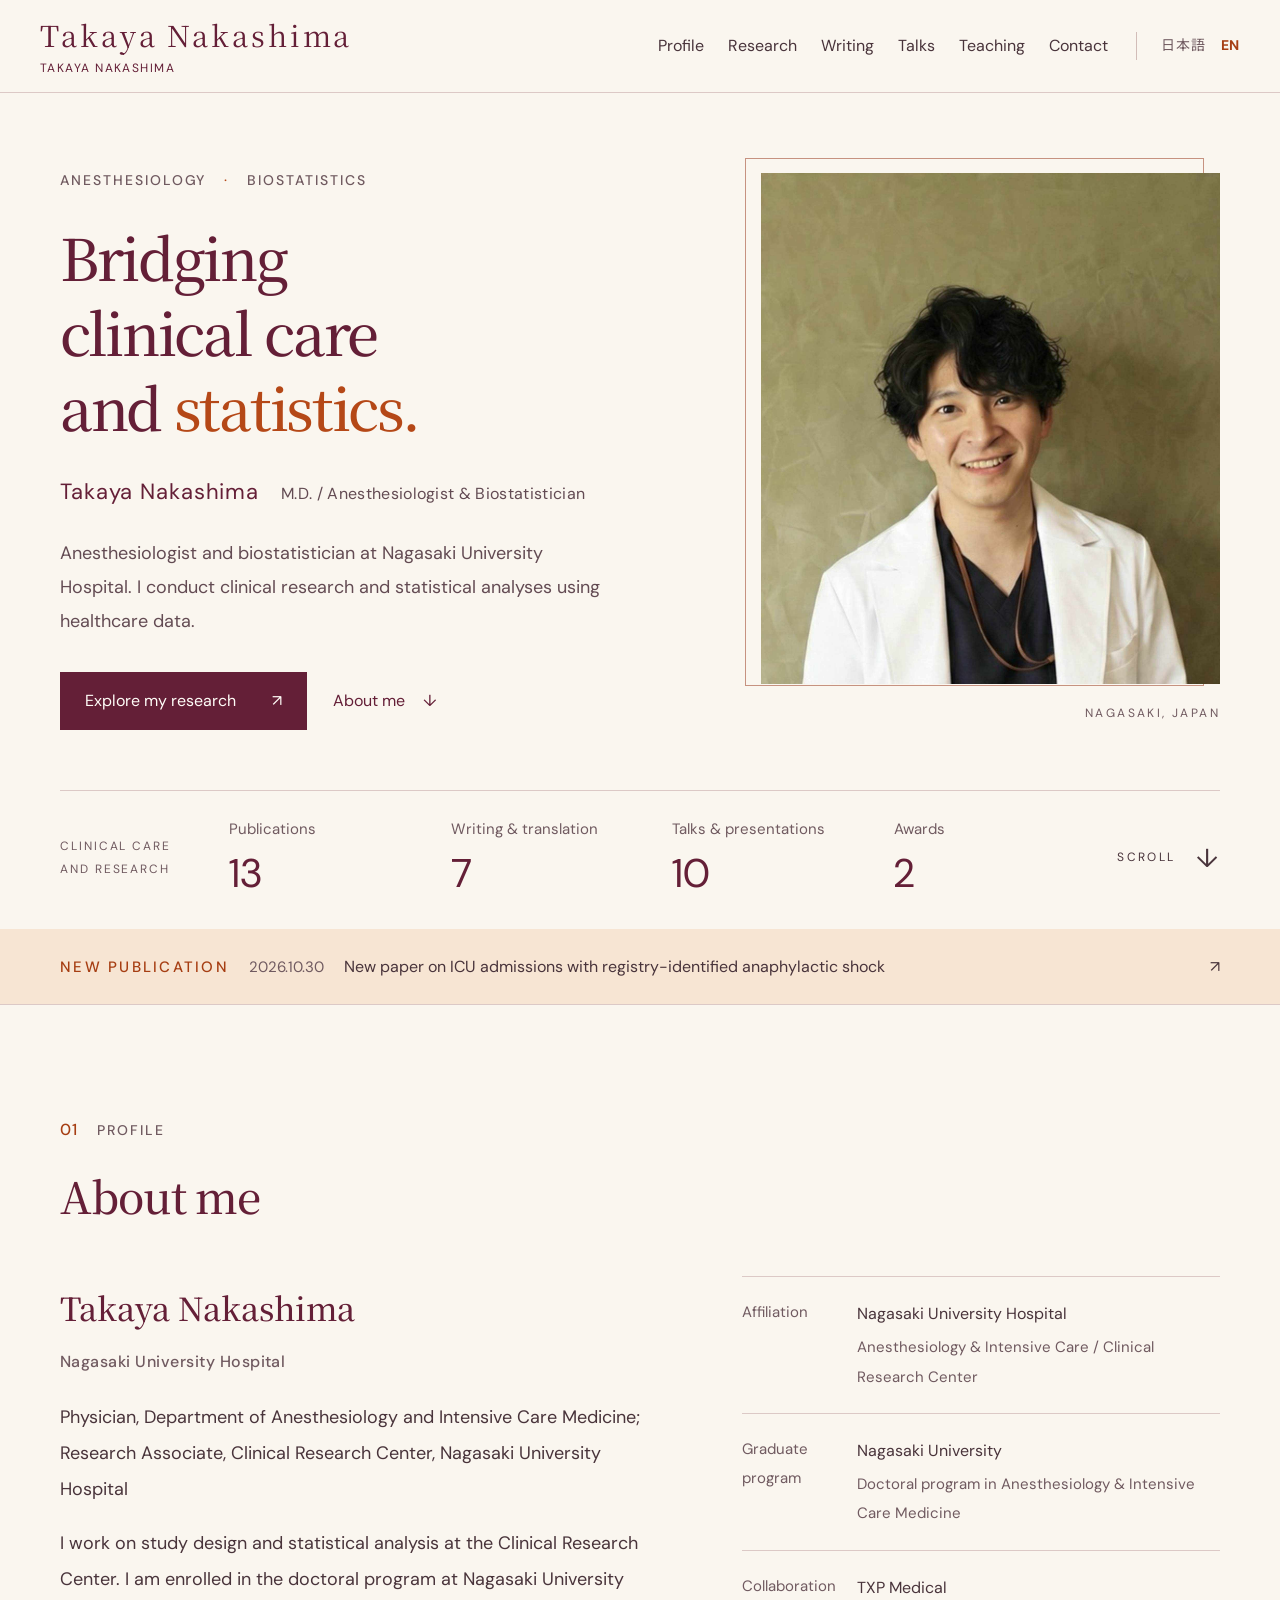
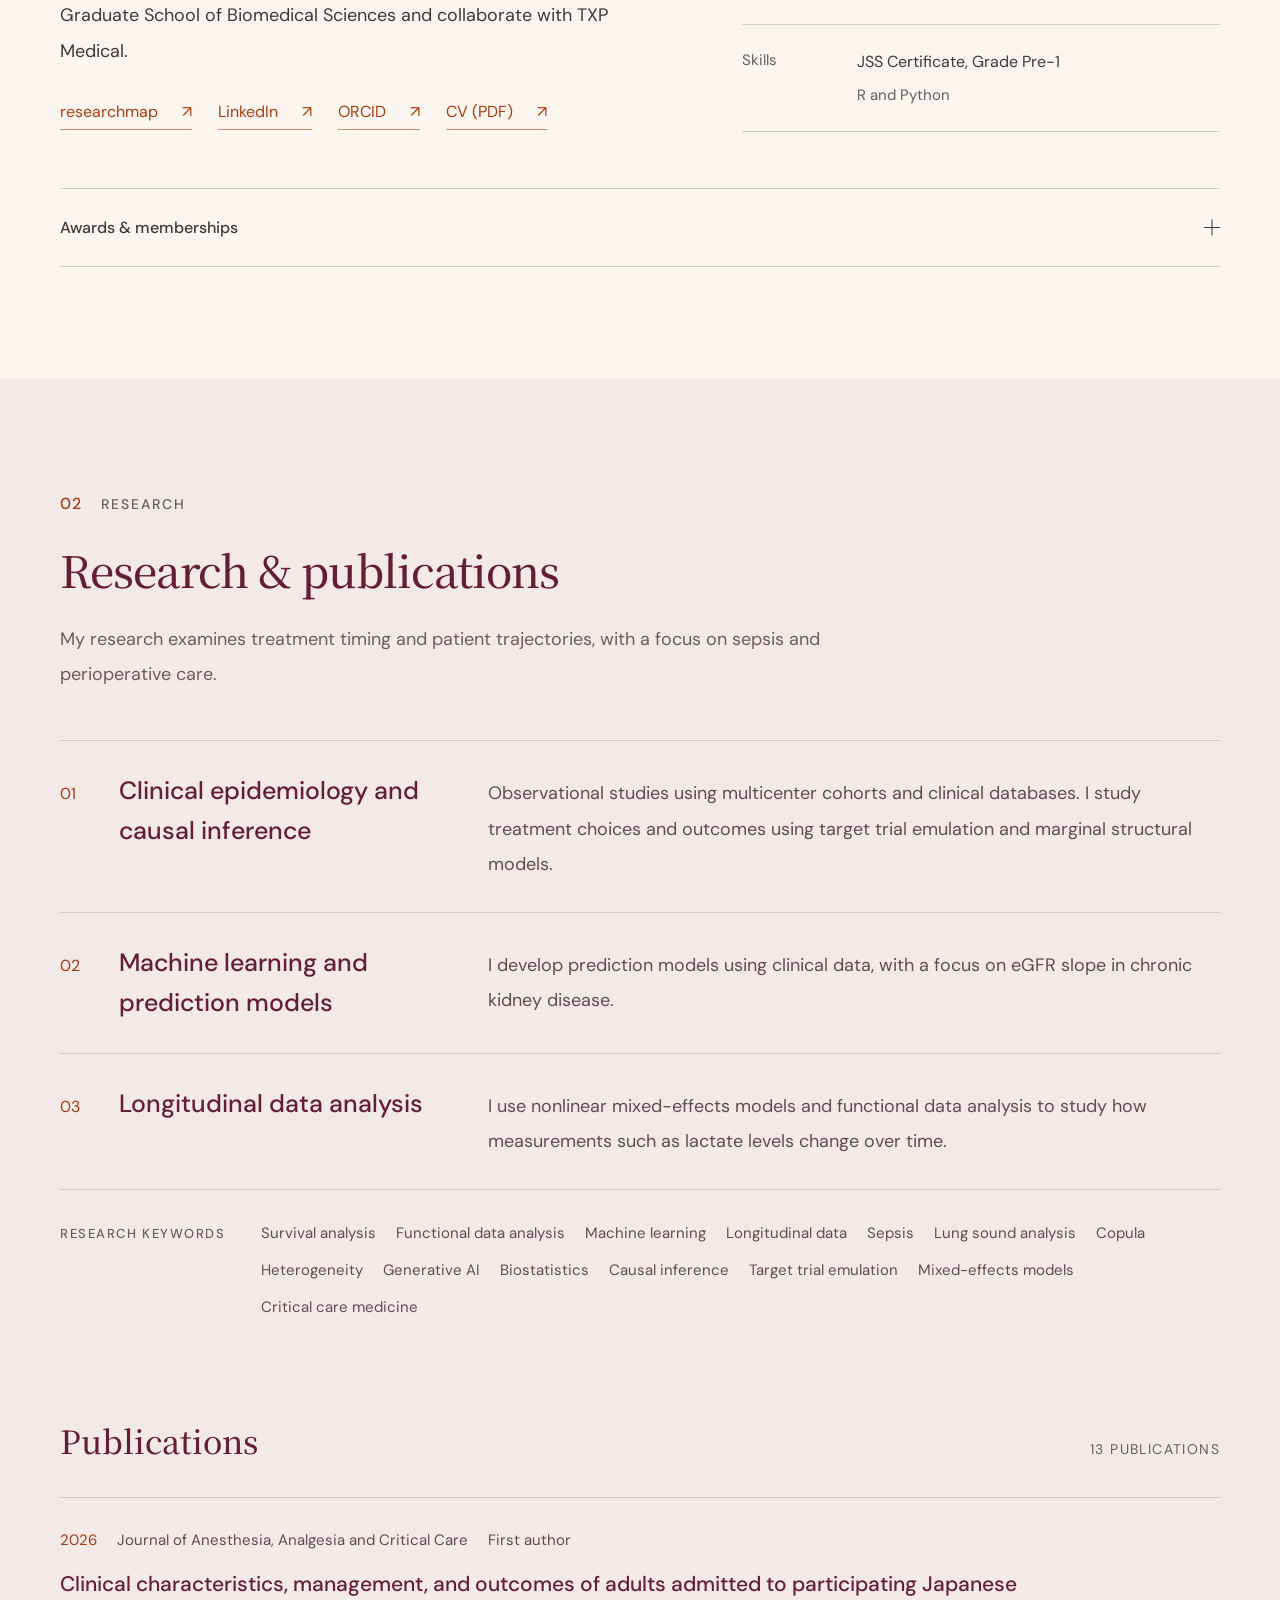
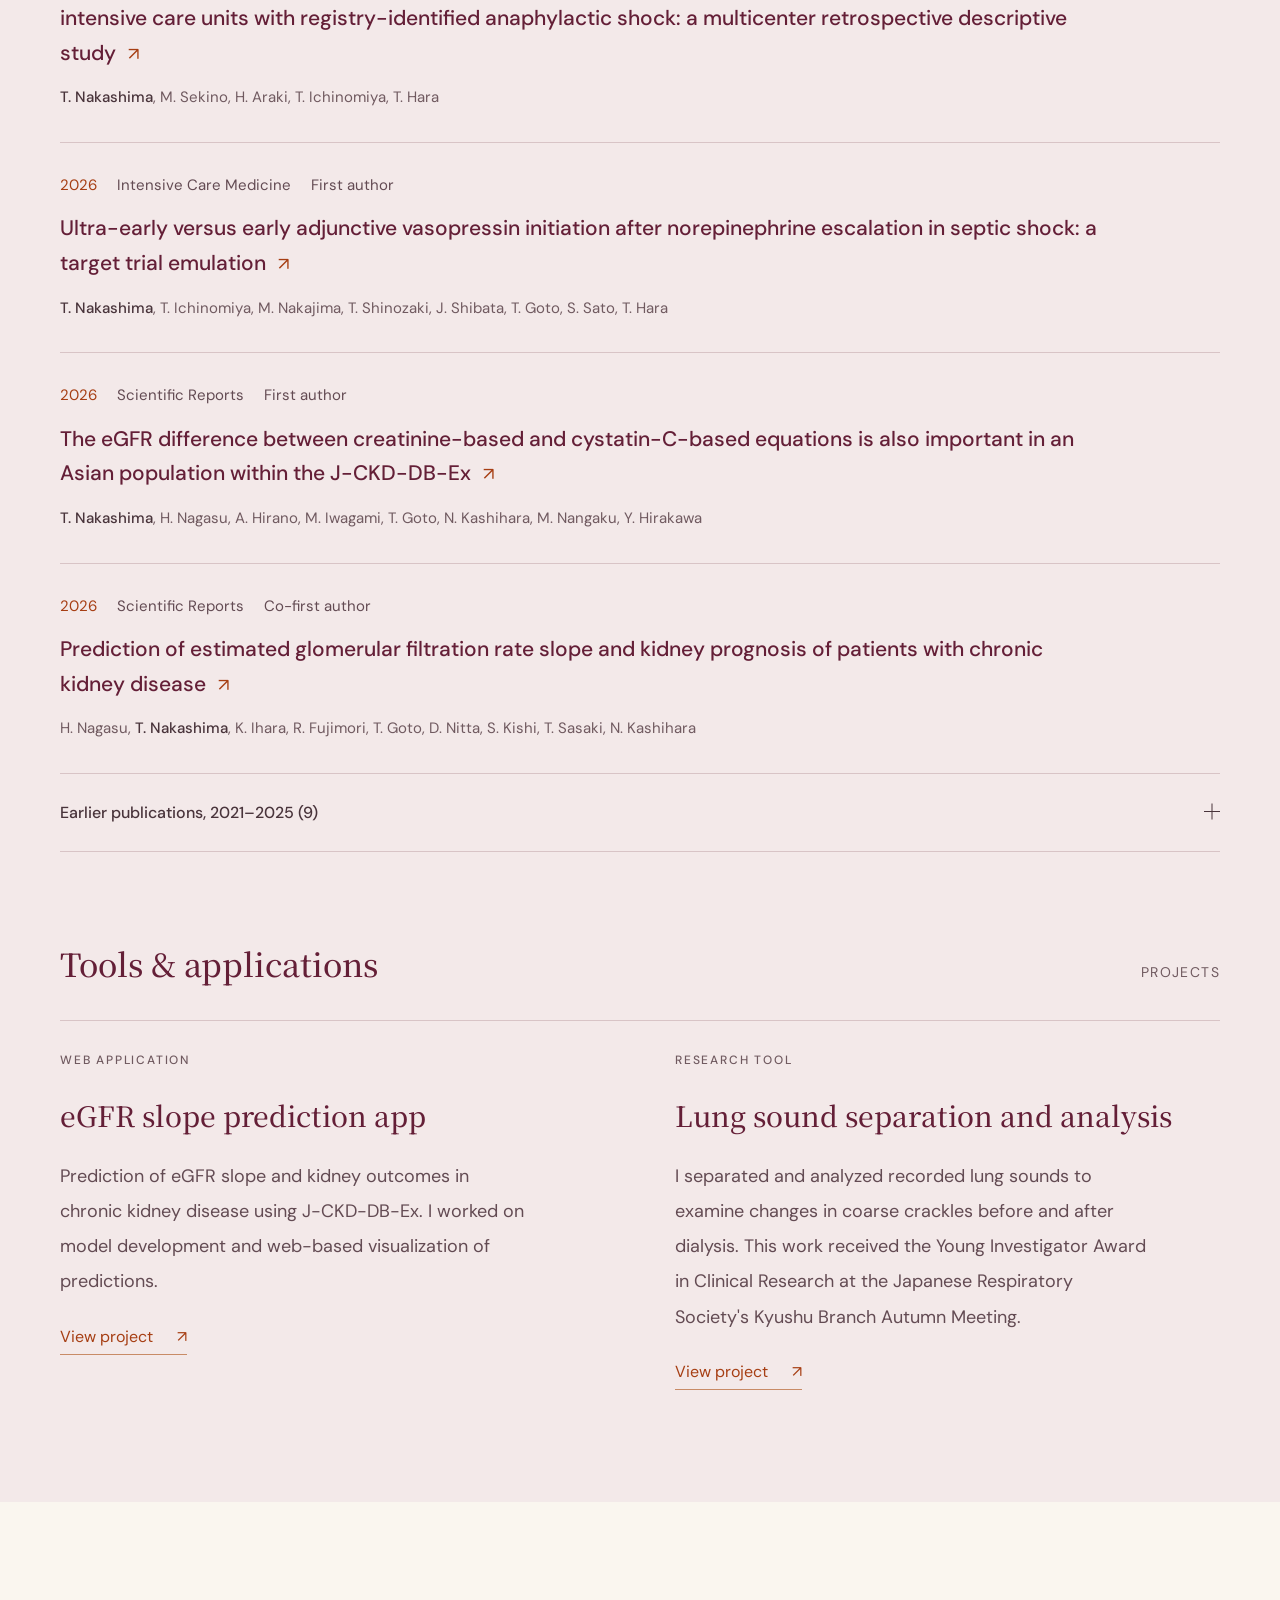
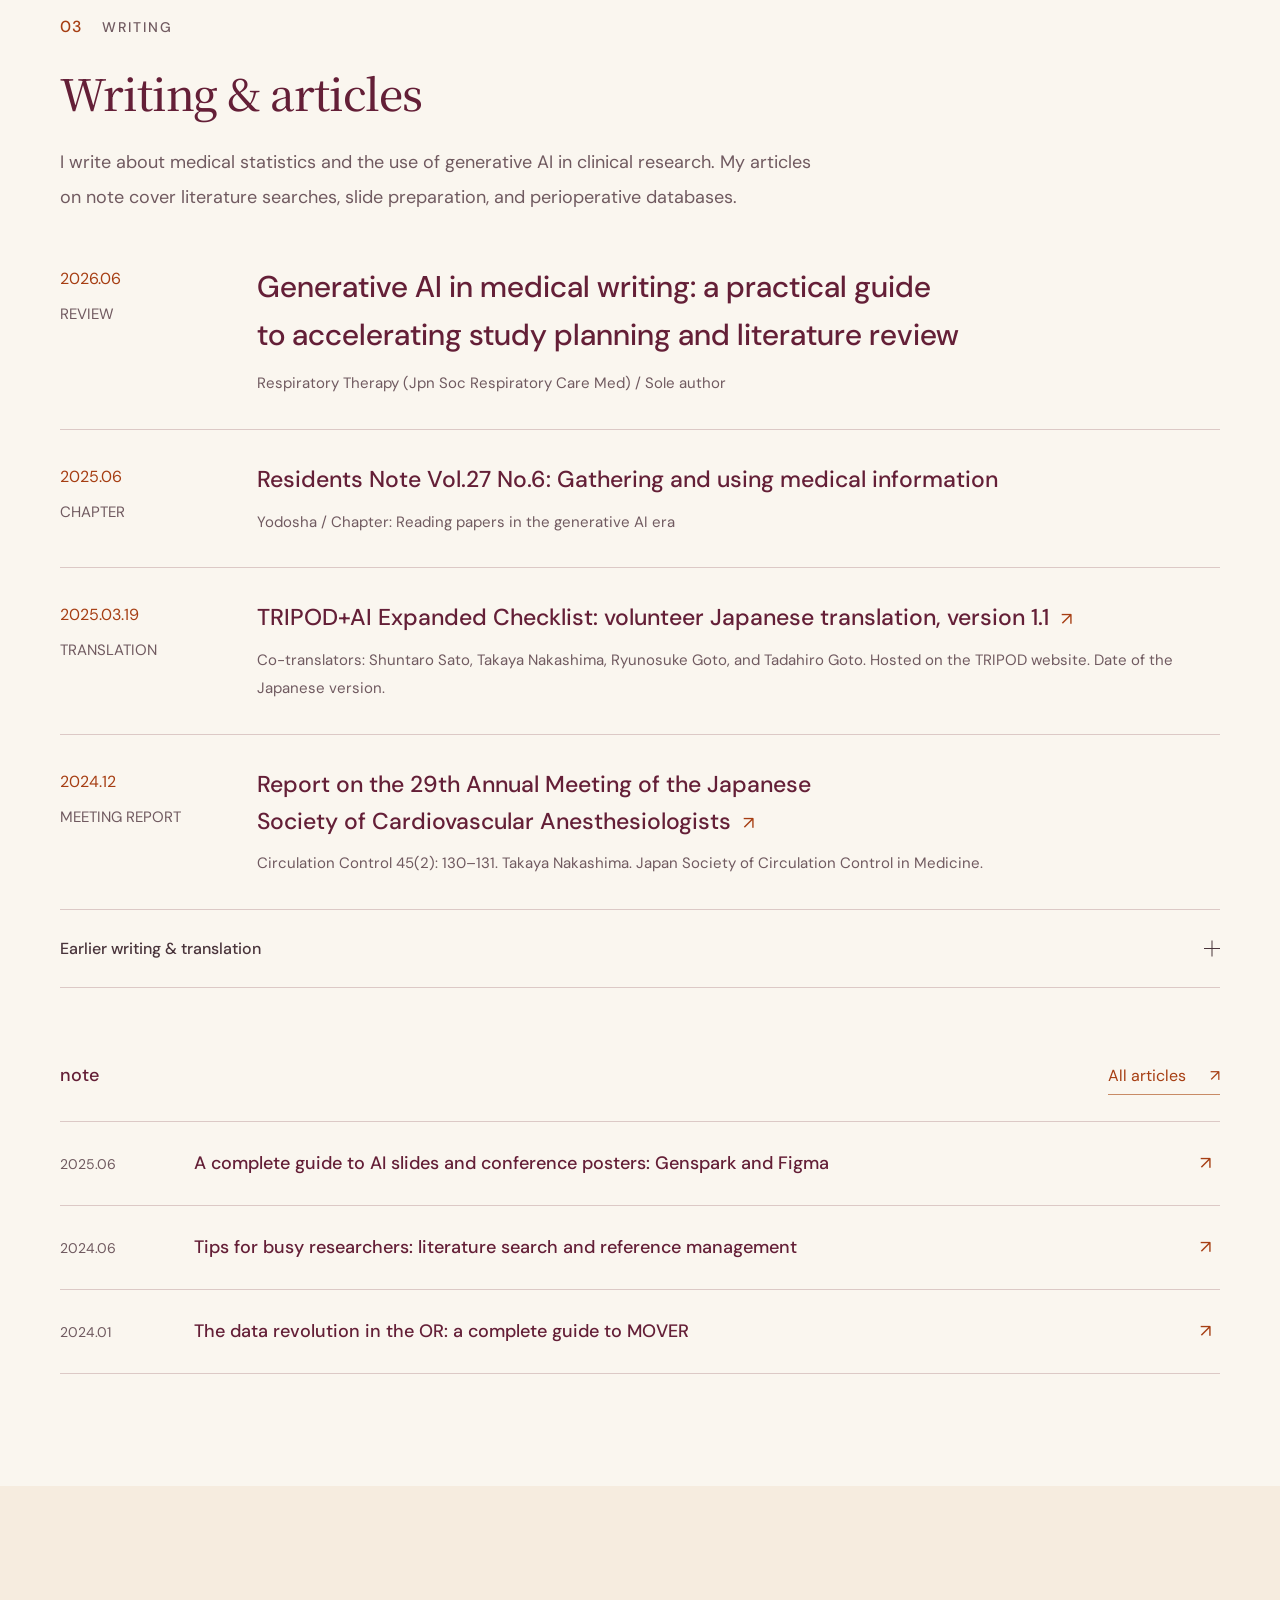
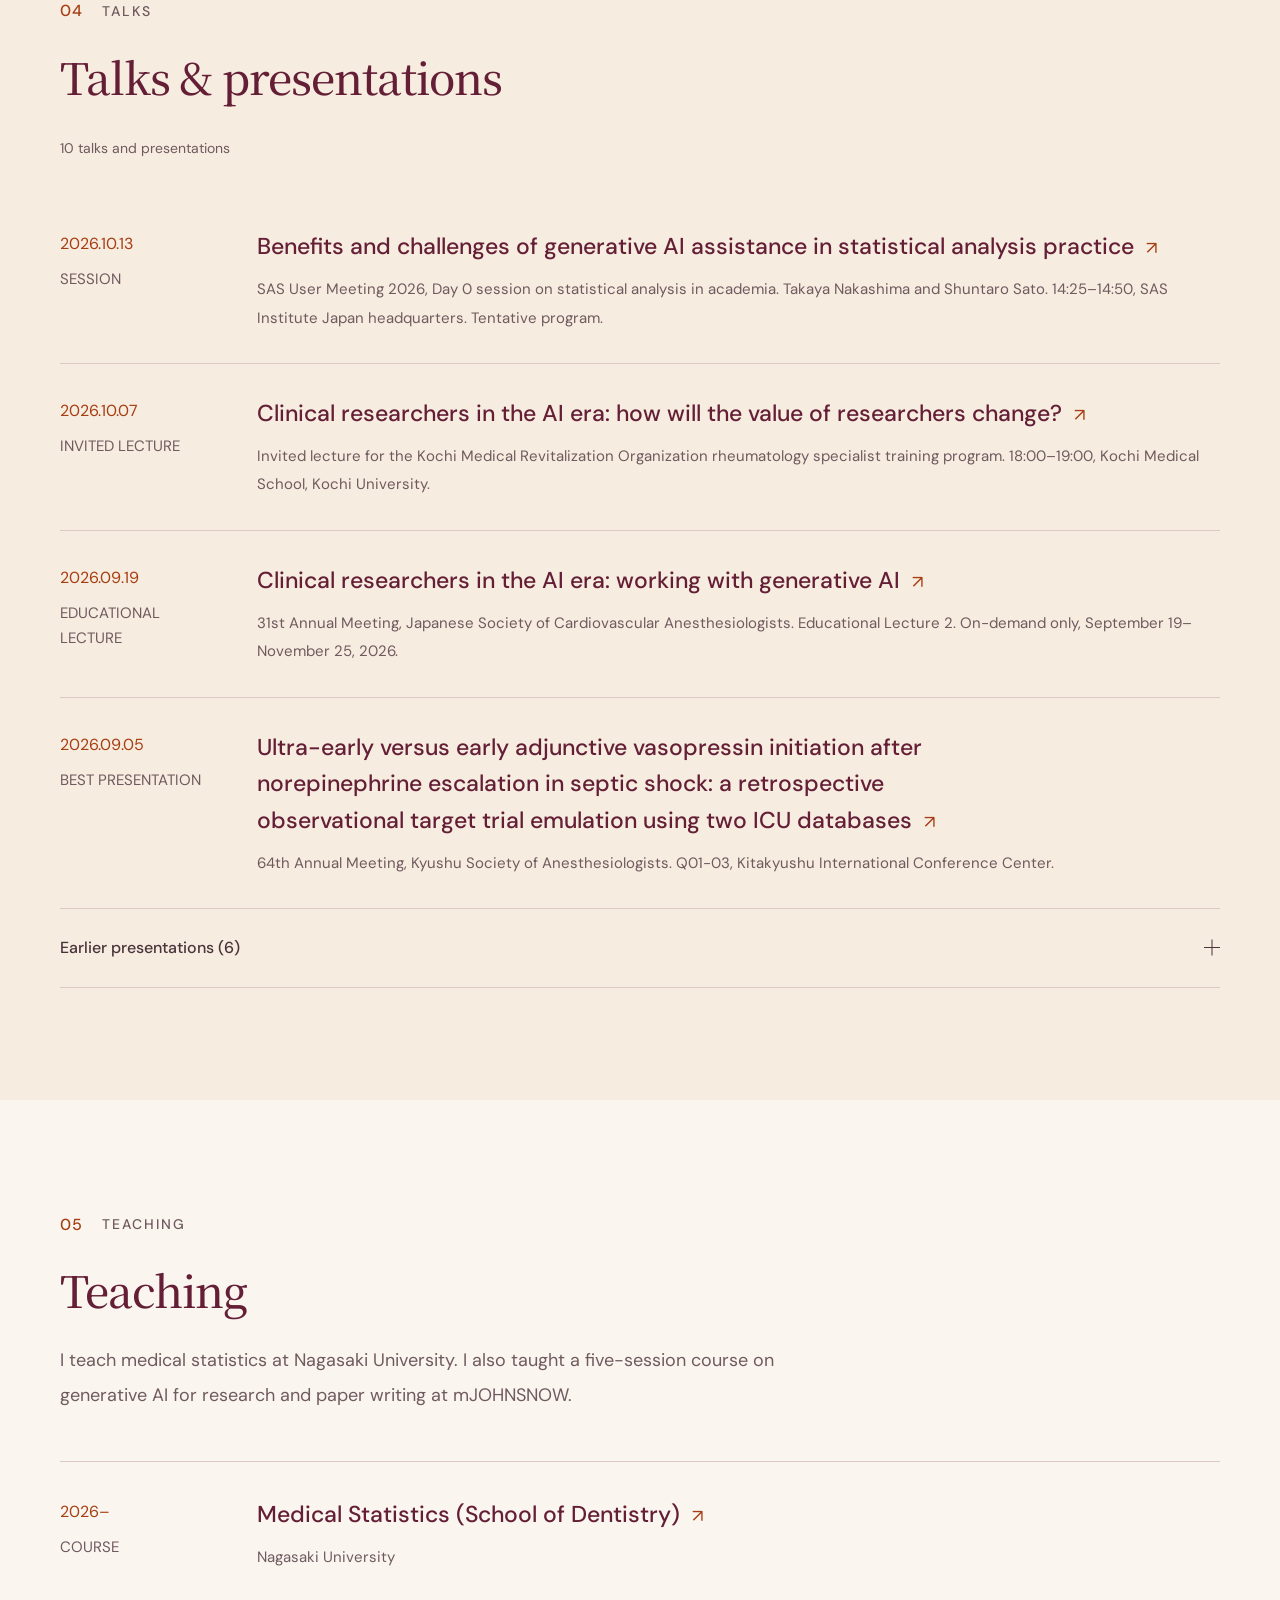
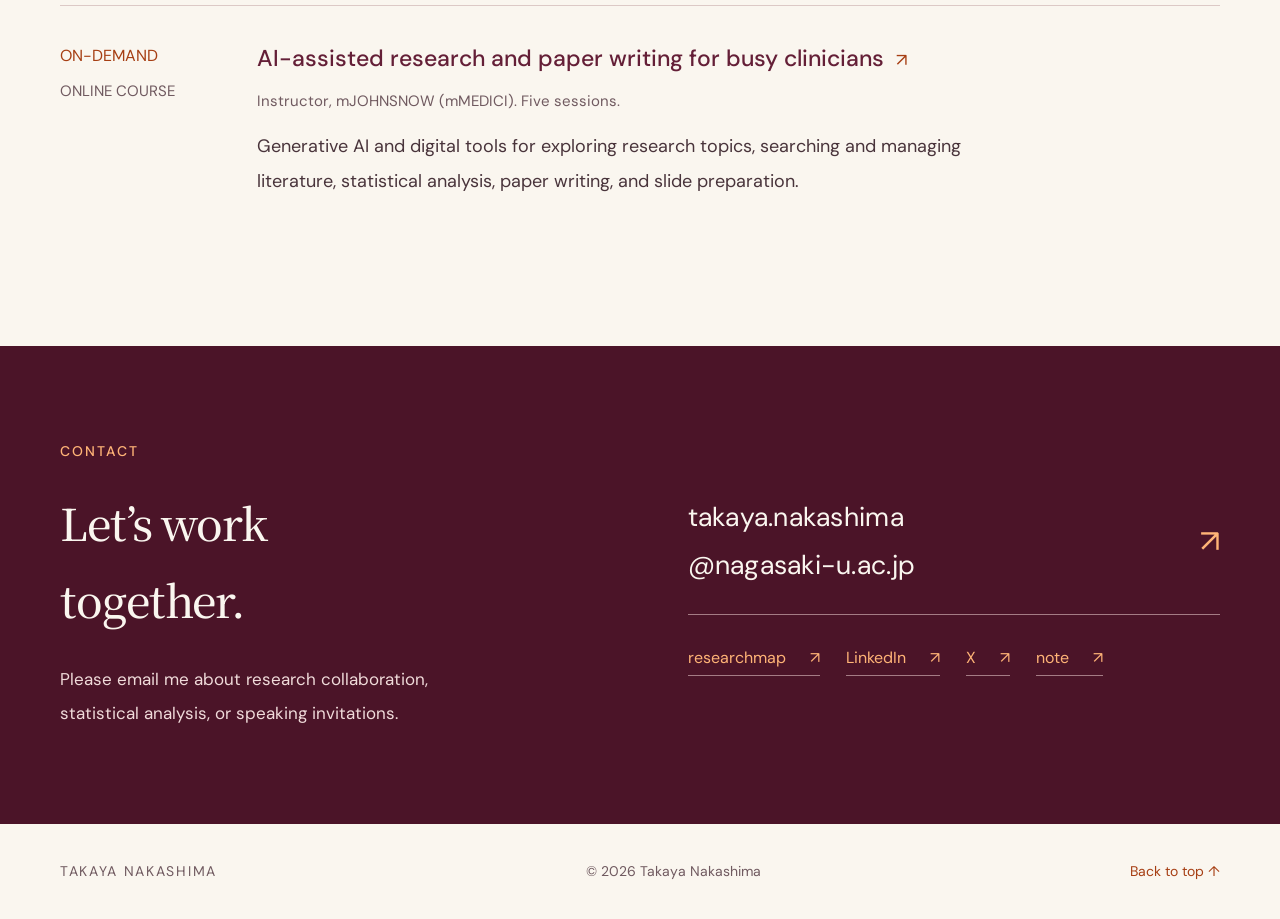
==== commit b8b09848: "Update publications and add professional profile links" ====
--- a/en/index.html
+++ b/en/index.html
@@ -21,7 +21,7 @@
 <link href="https://fonts.googleapis.com/css2?family=Noto+Sans+JP:wght@400;500;600;700&family=Noto+Serif+JP:wght@400;500;600&family=DM+Sans:wght@400;500;600&display=swap" rel="stylesheet">
 <link rel="stylesheet" href="../style.css?v=20260922e">
 <script defer src="../site.js?v=20260922e"></script>
-<script type="application/ld+json">{"@context": "https://schema.org", "@type": "Person", "name": "中島誉也", "alternateName": "Takaya Nakashima", "jobTitle": "Anesthesiologist and Biostatistician", "url": "https://nakashimatakaya.github.io/", "image": "https://nakashimatakaya.github.io/portrait.jpg", "worksFor": {"@type": "Organization", "name": "Nagasaki University Hospital"}, "sameAs": ["https://researchmap.jp/nakataka8228", "https://orcid.org/0009-0001-4214-3945", "https://github.com/nakashimatakaya"]}</script>
+<script type="application/ld+json">{"@context": "https://schema.org", "@type": "Person", "name": "中島誉也", "alternateName": "Takaya Nakashima", "jobTitle": "Anesthesiologist and Biostatistician", "url": "https://nakashimatakaya.github.io/", "image": "https://nakashimatakaya.github.io/portrait.jpg", "worksFor": {"@type": "Organization", "name": "Nagasaki University Hospital"}, "sameAs": ["https://researchmap.jp/nakataka8228", "https://www.linkedin.com/in/%E8%AA%89%E4%B9%9F-%E4%B8%AD%E5%B3%B6-a26263443/", "https://orcid.org/0009-0001-4214-3945", "https://github.com/nakashimatakaya"]}</script>
 </head>
 <body>
 <a class="skip-link" href="#main">Skip to content</a>
@@ -45,19 +45,19 @@
   </div>
   <figure class="hero-photo"><img src="../portrait.jpg" alt="Portrait of Takaya Nakashima" width="1968" height="1968" fetchpriority="high"><figcaption>NAGASAKI, JAPAN</figcaption></figure>
  </div>
- <div class="hero-bottom container"><p>CLINICAL CARE<br>AND RESEARCH</p><dl><div><dt>Publications</dt><dd>12</dd></div><div><dt>Writing & translation</dt><dd>7</dd></div><div><dt>Talks & presentations</dt><dd>8</dd></div><div><dt>Awards</dt><dd>2</dd></div></dl><a href="#profile" class="scroll-cue">SCROLL <span>↓</span></a></div>
+ <div class="hero-bottom container"><p>CLINICAL CARE<br>AND RESEARCH</p><dl><div><dt>Publications</dt><dd>13</dd></div><div><dt>Writing & translation</dt><dd>7</dd></div><div><dt>Talks & presentations</dt><dd>10</dd></div><div><dt>Awards</dt><dd>2</dd></div></dl><a href="#profile" class="scroll-cue">SCROLL <span>↓</span></a></div>
 </section>
-<aside class="news"><div class="container"><span class="eyebrow">Upcoming talk</span><span class="news-date">2026.10.13</span><a href="#talks">Generative AI and statistical analysis at SAS User Meeting 2026, Day 0<span aria-hidden="true">↗</span></a></div></aside>
+<aside class="news"><div class="container"><span class="eyebrow">NEW PUBLICATION</span><span class="news-date">2026.10.30</span><a href="https://doi.org/10.1186/s44158-026-00464-x" target="_blank" rel="noopener noreferrer">New paper on ICU admissions with registry-identified anaphylactic shock<span aria-hidden="true">↗</span></a></div></aside>
 <section class="section container" id="profile">
  <div class="section-head"><div class="eyebrow"><span>01</span>PROFILE</div><h2>About me</h2></div>
- <div class="profile-grid"><div class="profile-copy"><h3>Takaya Nakashima<span>Nagasaki University Hospital</span></h3><p>Physician, Department of Anesthesiology and Intensive Care Medicine; Research Associate, Clinical Research Center, Nagasaki University Hospital</p><p>I work on study design and statistical analysis at the Clinical Research Center. I am enrolled in the doctoral program at Nagasaki University Graduate School of Biomedical Sciences and collaborate with TXP Medical.</p><div class="inline-links"><a class="text-link" href="https://researchmap.jp/nakataka8228" target="_blank" rel="noopener noreferrer">researchmap<span aria-hidden="true">↗</span></a><a class="text-link" href="https://orcid.org/0009-0001-4214-3945" target="_blank" rel="noopener noreferrer">ORCID<span aria-hidden="true">↗</span></a><a class="text-link" href="../Takaya_Nakashima_CV.pdf" target="_blank">CV (PDF)<span>↗</span></a></div></div><dl class="profile-facts"><div><dt>Affiliation</dt><dd>Nagasaki University Hospital<small>Anesthesiology &amp; Intensive Care / Clinical Research Center</small></dd></div><div><dt>Graduate program</dt><dd>Nagasaki University<small>Doctoral program in Anesthesiology &amp; Intensive Care Medicine</small></dd></div><div><dt>Collaboration</dt><dd>TXP Medical</dd></div><div><dt>Skills</dt><dd>JSS Certificate, Grade Pre-1<small>R and Python</small></dd></div></dl></div>
+ <div class="profile-grid"><div class="profile-copy"><h3>Takaya Nakashima<span>Nagasaki University Hospital</span></h3><p>Physician, Department of Anesthesiology and Intensive Care Medicine; Research Associate, Clinical Research Center, Nagasaki University Hospital</p><p>I work on study design and statistical analysis at the Clinical Research Center. I am enrolled in the doctoral program at Nagasaki University Graduate School of Biomedical Sciences and collaborate with TXP Medical.</p><div class="inline-links"><a class="text-link" href="https://researchmap.jp/nakataka8228" target="_blank" rel="noopener noreferrer">researchmap<span aria-hidden="true">↗</span></a><a class="text-link" href="https://www.linkedin.com/in/%E8%AA%89%E4%B9%9F-%E4%B8%AD%E5%B3%B6-a26263443/" target="_blank" rel="noopener noreferrer">LinkedIn<span aria-hidden="true">↗</span></a><a class="text-link" href="https://orcid.org/0009-0001-4214-3945" target="_blank" rel="noopener noreferrer">ORCID<span aria-hidden="true">↗</span></a><a class="text-link" href="../Takaya_Nakashima_CV.pdf" target="_blank">CV (PDF)<span>↗</span></a></div></div><dl class="profile-facts"><div><dt>Affiliation</dt><dd>Nagasaki University Hospital<small>Anesthesiology &amp; Intensive Care / Clinical Research Center</small></dd></div><div><dt>Graduate program</dt><dd>Nagasaki University<small>Doctoral program in Anesthesiology &amp; Intensive Care Medicine</small></dd></div><div><dt>Collaboration</dt><dd>TXP Medical</dd></div><div><dt>Skills</dt><dd>JSS Certificate, Grade Pre-1<small>R and Python</small></dd></div></dl></div>
  <details class="disclosure profile-details" id="awards"><summary><span>Awards & memberships</span><span aria-hidden="true" class="plus"></span></summary><div class="award-grid"><ol class="award-list"><li><span>2026.09</span><div><h3>Best Presentation Award, 64th Annual Meeting of the Kyushu Society of Anesthesiologists</h3><p>Japanese Society of Anesthesiologists, Kyushu Branch</p><p>Ultra-early versus early adjunctive vasopressin initiation after norepinephrine escalation in septic shock: a retrospective observational target trial emulation using two ICU databases</p></div></li><li><span>2021.10</span><div><h3>Young Investigator Award (Clinical Research)</h3><p>87th Kyushu Branch Autumn Meeting, Japanese Respiratory Society and affiliated societies</p><p>Clinical application of separation-technique analysis of recorded lung sounds to coarse crackle changes before and after dialysis</p></div></li></ol><div><h3>Memberships</h3><ul class="society-list"><li>Japanese Society of Anesthesiologists <span>2024–</span></li><li>Japan Epidemiological Association <span>2022–</span></li><li>Japanese Society for Clinical Epidemiology <span>2021–</span></li><li>Japanese Association for Medical AI <span>2021–</span></li><li>Behaviormetric Society of Japan <span>2020–</span></li></ul></div></div></details>
 </section>
 <section class="section research-section" id="research"><div class="container">
  <div class="section-head"><div class="eyebrow"><span>02</span>RESEARCH</div><h2>Research & publications</h2><p class=section-intro>My research examines treatment timing and patient trajectories, with a focus on sepsis and perioperative care.</p></div>
  <div class="research-themes"><div class="research-row"><span class="theme-no">01</span><h3>Clinical epidemiology and causal inference</h3><p>Observational studies using multicenter cohorts and clinical databases. I study treatment choices and outcomes using target trial emulation and marginal structural models.</p></div><div class="research-row"><span class="theme-no">02</span><h3>Machine learning and prediction models</h3><p>I develop prediction models using clinical data, with a focus on eGFR slope in chronic kidney disease.</p></div><div class="research-row"><span class="theme-no">03</span><h3>Longitudinal data analysis</h3><p>I use nonlinear mixed-effects models and functional data analysis to study how measurements such as lactate levels change over time.</p></div></div>
  <div class="keyword-area"><h3>RESEARCH KEYWORDS</h3><ul><li>Survival analysis</li><li>Functional data analysis</li><li>Machine learning</li><li>Longitudinal data</li><li>Sepsis</li><li>Lung sound analysis</li><li>Copula</li><li>Heterogeneity</li><li>Generative AI</li><li>Biostatistics</li><li>Causal inference</li><li>Target trial emulation</li><li>Mixed-effects models</li><li>Critical care medicine</li></ul></div>
- <div class="publications" id="papers"><div class="subsection-head"><h3>Publications</h3><span>12 PUBLICATIONS</span></div><ol class="paper-list"><li class="paper"><div class="paper-meta"><span>2026</span><span>Intensive Care Medicine</span><span>First author</span></div><h3><a href="https://doi.org/10.1007/s00134-026-08575-3" target="_blank" rel="noopener noreferrer">Ultra-early versus early adjunctive vasopressin initiation after norepinephrine escalation in septic shock: a target trial emulation<span class="record-arrow" aria-hidden="true">↗</span></a></h3><p class="authors"><strong>T. Nakashima</strong>, T. Ichinomiya, M. Nakajima, T. Shinozaki, J. Shibata, T. Goto, S. Sato, T. Hara</p></li><li class="paper"><div class="paper-meta"><span>2026</span><span>Scientific Reports</span><span>First author</span></div><h3><a href="https://researchmap.jp/nakataka8228" target="_blank" rel="noopener noreferrer">The eGFR difference between creatinine-based and cystatin-C-based equations is also important in an Asian population within the J-CKD-DB-Ex<span class="record-arrow" aria-hidden="true">↗</span></a></h3><p class="authors"><strong>T. Nakashima</strong>, H. Nagasu, A. Hirano, M. Iwagami, T. Goto, N. Kashihara, M. Nangaku, Y. Hirakawa</p></li><li class="paper"><div class="paper-meta"><span>2026</span><span>Scientific Reports</span><span>Co-first author</span></div><h3><a href="https://researchmap.jp/nakataka8228/published_papers/52240508" target="_blank" rel="noopener noreferrer">Prediction of estimated glomerular filtration rate slope and kidney prognosis of patients with chronic kidney disease<span class="record-arrow" aria-hidden="true">↗</span></a></h3><p class="authors">H. Nagasu, <strong>T. Nakashima</strong>, K. Ihara, R. Fujimori, T. Goto, D. Nitta, S. Kishi, T. Sasaki, N. Kashihara</p></li></ol><details class="disclosure"><summary><span>Earlier publications, 2021–2025 (9)</span><span class="plus" aria-hidden="true"></span></summary><ol class="paper-list"><li class="paper"><div class="paper-meta"><span>2025</span><span>Clinical and Experimental Nephrology</span><span>Co-first author</span></div><h3><a href="https://researchmap.jp/nakataka8228/published_papers/51880036" target="_blank" rel="noopener noreferrer">Proteinuria reduction as a surrogate endpoint for clinical study of IgA nephropathy in Japanese patients: data from the J-CKD-DB-Ex<span class="record-arrow" aria-hidden="true">↗</span></a></h3><p class="authors">N. Kashihara, S. Itano, <strong>T. Nakashima</strong>, T. Goto, K. Yoshihara, S. Eguchi, K. Iekushi, Y. Isaka, H. Nagasu</p></li><li class="paper"><div class="paper-meta"><span>2025</span><span>Intensive Care Medicine</span></div><h3><a href="https://researchmap.jp/nakataka8228/published_papers/51027689" target="_blank" rel="noopener noreferrer">A reappraisal of association between ventilator-associated events and mortality among critically ill patients using marginal structural model: multicenter observational study<span class="record-arrow" aria-hidden="true">↗</span></a></h3><p class="authors">S. Nakahashi, K. Suzuki, <strong>T. Nakashima</strong>, Y. Hayashi, Y. Tanabe, A. Tanaka, S. Hashiuchi, C. Yamashita, Y. Ito, T. Wada, et al.</p></li><li class="paper"><div class="paper-meta"><span>2025</span><span>Critical Care Medicine</span><span>Co-first author</span></div><h3><a href="https://researchmap.jp/nakataka8228/published_papers/49239661" target="_blank" rel="noopener noreferrer">Phenotypes of Functional Decline or Recovery in Sepsis ICU Survivors: Insights From a 1-Year Follow-Up Multicenter Cohort Analysis<span class="record-arrow" aria-hidden="true">↗</span></a></h3><p class="authors">K. Liu, <strong>T. Nakashima</strong>, T. Goto, K. Nakamura, H. Nakano, M. Motoki, H. Kamijo, A. Matsuoka, K. Ishii, Y. Morita, et al.</p></li><li class="paper"><div class="paper-meta"><span>2025</span><span>日本腎臓学会誌 67(4)</span></div><h3><a href="https://jglobal.jst.go.jp/detail?JGLOBAL_ID=202502273103904762" target="_blank" rel="noopener noreferrer">J-CKD-DB-Exを用いた慢性腎臓病患者のeGFR slope予測モデルの開発とwebアプリによるリスクの可視化<span class="record-arrow" aria-hidden="true">↗</span></a></h3><p class="authors">長洲一, <strong>中島誉也</strong>, 渭原克仁, 藤森遼, 後藤匡啓, 新田大介, 岸誠司, 佐々木環, 柏原直樹</p></li><li class="paper"><div class="paper-meta"><span>2024</span><span>International Heart Journal 65(6)</span><span>First author</span></div><h3><a href="https://researchmap.jp/nakataka8228/published_papers/48580003" target="_blank" rel="noopener noreferrer">Estimating the Timeframe of Lactate Reduction in Acute Cardiovascular Disease Using Functional Data Analysis Based on Nonlinear Mixed Effects Models<span class="record-arrow" aria-hidden="true">↗</span></a></h3><p class="authors"><strong>T. Nakashima</strong>, S. Sato, H. Matsui, A. Mizuno</p></li><li class="paper"><div class="paper-meta"><span>2024</span><span>Clinical and Experimental Nephrology</span><span>Co-first author</span></div><h3><a href="https://researchmap.jp/nakataka8228/published_papers/45877886" target="_blank" rel="noopener noreferrer">Association of serum magnesium levels with renal prognosis in patients with chronic kidney disease<span class="record-arrow" aria-hidden="true">↗</span></a></h3><p class="authors">S. Kishi, <strong>T. Nakashima</strong>, T. Goto, H. Nagasu, C. R. Brooks, H. Okada, K. Tamura, T. Nakano, I. Narita, S. Maruyama, et al.</p></li><li class="paper"><div class="paper-meta"><span>2023</span><span>Intensive Care Medicine</span></div><h3><a href="https://researchmap.jp/nakataka8228/published_papers/43261512" target="_blank" rel="noopener noreferrer">Clinical implications of urine output-based sepsis-associated acute kidney injury<span class="record-arrow" aria-hidden="true">↗</span></a></h3><p class="authors">D. Kasugai, <strong>T. Nakashima</strong>, T. Goto</p></li><li class="paper"><div class="paper-meta"><span>2022</span><span>長崎医学会雑誌 97(1)</span><span>First author</span></div><h3><a href="https://researchmap.jp/nakataka8228/published_papers/43860537" target="_blank" rel="noopener noreferrer">新しい録音機器と解析技術を用いた肺音解析システムの医師聴診の補助ツールとしての可能性<span class="record-arrow" aria-hidden="true">↗</span></a></h3><p class="authors"><strong>中島誉也</strong>, 尾長谷靖, 深堀範, 福島千鶴, 入来隼, 永江由香, 山口博之, 坂本憲穂, 石松祐二, 山田頼弥, et al.</p></li><li class="paper"><div class="paper-meta"><span>2021</span><span>BMC Anesthesiology 21(1)</span></div><h3><a href="https://researchmap.jp/nakataka8228/published_papers/40018542" target="_blank" rel="noopener noreferrer">Association between preoperative toe perfusion index and maternal core temperature decrease during cesarean delivery under spinal anesthesia: a prospective cohort study<span class="record-arrow" aria-hidden="true">↗</span></a></h3><p class="authors">S. Kaneko, K. Hara, S. Sato, <strong>T. Nakashima</strong>, Y. Kawazoe, M. Taguchi, S. Urabe, A. Nakao, K. Hamada, M. Yamaguchi, et al.</p></li></ol></details></div>
+ <div class="publications" id="papers"><div class="subsection-head"><h3>Publications</h3><span>13 PUBLICATIONS</span></div><ol class="paper-list"><li class="paper"><div class="paper-meta"><span>2026</span><span>Journal of Anesthesia, Analgesia and Critical Care</span><span>First author</span></div><h3><a href="https://doi.org/10.1186/s44158-026-00464-x" target="_blank" rel="noopener noreferrer">Clinical characteristics, management, and outcomes of adults admitted to participating Japanese intensive care units with registry-identified anaphylactic shock: a multicenter retrospective descriptive study<span class="record-arrow" aria-hidden="true">↗</span></a></h3><p class="authors"><strong>T. Nakashima</strong>, M. Sekino, H. Araki, T. Ichinomiya, T. Hara</p></li><li class="paper"><div class="paper-meta"><span>2026</span><span>Intensive Care Medicine</span><span>First author</span></div><h3><a href="https://doi.org/10.1007/s00134-026-08575-3" target="_blank" rel="noopener noreferrer">Ultra-early versus early adjunctive vasopressin initiation after norepinephrine escalation in septic shock: a target trial emulation<span class="record-arrow" aria-hidden="true">↗</span></a></h3><p class="authors"><strong>T. Nakashima</strong>, T. Ichinomiya, M. Nakajima, T. Shinozaki, J. Shibata, T. Goto, S. Sato, T. Hara</p></li><li class="paper"><div class="paper-meta"><span>2026</span><span>Scientific Reports</span><span>First author</span></div><h3><a href="https://researchmap.jp/nakataka8228" target="_blank" rel="noopener noreferrer">The eGFR difference between creatinine-based and cystatin-C-based equations is also important in an Asian population within the J-CKD-DB-Ex<span class="record-arrow" aria-hidden="true">↗</span></a></h3><p class="authors"><strong>T. Nakashima</strong>, H. Nagasu, A. Hirano, M. Iwagami, T. Goto, N. Kashihara, M. Nangaku, Y. Hirakawa</p></li><li class="paper"><div class="paper-meta"><span>2026</span><span>Scientific Reports</span><span>Co-first author</span></div><h3><a href="https://researchmap.jp/nakataka8228/published_papers/52240508" target="_blank" rel="noopener noreferrer">Prediction of estimated glomerular filtration rate slope and kidney prognosis of patients with chronic kidney disease<span class="record-arrow" aria-hidden="true">↗</span></a></h3><p class="authors">H. Nagasu, <strong>T. Nakashima</strong>, K. Ihara, R. Fujimori, T. Goto, D. Nitta, S. Kishi, T. Sasaki, N. Kashihara</p></li></ol><details class="disclosure"><summary><span>Earlier publications, 2021–2025 (9)</span><span class="plus" aria-hidden="true"></span></summary><ol class="paper-list"><li class="paper"><div class="paper-meta"><span>2025</span><span>Clinical and Experimental Nephrology</span><span>Co-first author</span></div><h3><a href="https://researchmap.jp/nakataka8228/published_papers/51880036" target="_blank" rel="noopener noreferrer">Proteinuria reduction as a surrogate endpoint for clinical study of IgA nephropathy in Japanese patients: data from the J-CKD-DB-Ex<span class="record-arrow" aria-hidden="true">↗</span></a></h3><p class="authors">N. Kashihara, S. Itano, <strong>T. Nakashima</strong>, T. Goto, K. Yoshihara, S. Eguchi, K. Iekushi, Y. Isaka, H. Nagasu</p></li><li class="paper"><div class="paper-meta"><span>2025</span><span>Intensive Care Medicine</span></div><h3><a href="https://researchmap.jp/nakataka8228/published_papers/51027689" target="_blank" rel="noopener noreferrer">A reappraisal of association between ventilator-associated events and mortality among critically ill patients using marginal structural model: multicenter observational study<span class="record-arrow" aria-hidden="true">↗</span></a></h3><p class="authors">S. Nakahashi, K. Suzuki, <strong>T. Nakashima</strong>, Y. Hayashi, Y. Tanabe, A. Tanaka, S. Hashiuchi, C. Yamashita, Y. Ito, T. Wada, et al.</p></li><li class="paper"><div class="paper-meta"><span>2025</span><span>Critical Care Medicine</span><span>Co-first author</span></div><h3><a href="https://researchmap.jp/nakataka8228/published_papers/49239661" target="_blank" rel="noopener noreferrer">Phenotypes of Functional Decline or Recovery in Sepsis ICU Survivors: Insights From a 1-Year Follow-Up Multicenter Cohort Analysis<span class="record-arrow" aria-hidden="true">↗</span></a></h3><p class="authors">K. Liu, <strong>T. Nakashima</strong>, T. Goto, K. Nakamura, H. Nakano, M. Motoki, H. Kamijo, A. Matsuoka, K. Ishii, Y. Morita, et al.</p></li><li class="paper"><div class="paper-meta"><span>2025</span><span>日本腎臓学会誌 67(4)</span></div><h3><a href="https://jglobal.jst.go.jp/detail?JGLOBAL_ID=202502273103904762" target="_blank" rel="noopener noreferrer">J-CKD-DB-Exを用いた慢性腎臓病患者のeGFR slope予測モデルの開発とwebアプリによるリスクの可視化<span class="record-arrow" aria-hidden="true">↗</span></a></h3><p class="authors">長洲一, <strong>中島誉也</strong>, 渭原克仁, 藤森遼, 後藤匡啓, 新田大介, 岸誠司, 佐々木環, 柏原直樹</p></li><li class="paper"><div class="paper-meta"><span>2024</span><span>International Heart Journal 65(6)</span><span>First author</span></div><h3><a href="https://researchmap.jp/nakataka8228/published_papers/48580003" target="_blank" rel="noopener noreferrer">Estimating the Timeframe of Lactate Reduction in Acute Cardiovascular Disease Using Functional Data Analysis Based on Nonlinear Mixed Effects Models<span class="record-arrow" aria-hidden="true">↗</span></a></h3><p class="authors"><strong>T. Nakashima</strong>, S. Sato, H. Matsui, A. Mizuno</p></li><li class="paper"><div class="paper-meta"><span>2024</span><span>Clinical and Experimental Nephrology</span><span>Co-first author</span></div><h3><a href="https://researchmap.jp/nakataka8228/published_papers/45877886" target="_blank" rel="noopener noreferrer">Association of serum magnesium levels with renal prognosis in patients with chronic kidney disease<span class="record-arrow" aria-hidden="true">↗</span></a></h3><p class="authors">S. Kishi, <strong>T. Nakashima</strong>, T. Goto, H. Nagasu, C. R. Brooks, H. Okada, K. Tamura, T. Nakano, I. Narita, S. Maruyama, et al.</p></li><li class="paper"><div class="paper-meta"><span>2023</span><span>Intensive Care Medicine</span></div><h3><a href="https://researchmap.jp/nakataka8228/published_papers/43261512" target="_blank" rel="noopener noreferrer">Clinical implications of urine output-based sepsis-associated acute kidney injury<span class="record-arrow" aria-hidden="true">↗</span></a></h3><p class="authors">D. Kasugai, <strong>T. Nakashima</strong>, T. Goto</p></li><li class="paper"><div class="paper-meta"><span>2022</span><span>長崎医学会雑誌 97(1)</span><span>First author</span></div><h3><a href="https://researchmap.jp/nakataka8228/published_papers/43860537" target="_blank" rel="noopener noreferrer">新しい録音機器と解析技術を用いた肺音解析システムの医師聴診の補助ツールとしての可能性<span class="record-arrow" aria-hidden="true">↗</span></a></h3><p class="authors"><strong>中島誉也</strong>, 尾長谷靖, 深堀範, 福島千鶴, 入来隼, 永江由香, 山口博之, 坂本憲穂, 石松祐二, 山田頼弥, et al.</p></li><li class="paper"><div class="paper-meta"><span>2021</span><span>BMC Anesthesiology 21(1)</span></div><h3><a href="https://researchmap.jp/nakataka8228/published_papers/40018542" target="_blank" rel="noopener noreferrer">Association between preoperative toe perfusion index and maternal core temperature decrease during cesarean delivery under spinal anesthesia: a prospective cohort study<span class="record-arrow" aria-hidden="true">↗</span></a></h3><p class="authors">S. Kaneko, K. Hara, S. Sato, <strong>T. Nakashima</strong>, Y. Kawazoe, M. Taguchi, S. Urabe, A. Nakao, K. Hamada, M. Yamaguchi, et al.</p></li></ol></details></div>
  <div class="works" id="works"><div class="subsection-head"><h3>Tools & applications</h3><span>PROJECTS</span></div><div class="work-grid"><article><span class="eyebrow">WEB APPLICATION</span><h3>eGFR slope prediction app</h3><p>Prediction of eGFR slope and kidney outcomes in chronic kidney disease using J-CKD-DB-Ex. I worked on model development and web-based visualization of predictions.</p><a class="text-link" href="https://app.j-ka.or.jp/#/dashboard" target="_blank" rel="noopener noreferrer">View project<span aria-hidden="true">↗</span></a></article><article><span class="eyebrow">RESEARCH TOOL</span><h3>Lung sound separation and analysis</h3><p>I separated and analyzed recorded lung sounds to examine changes in coarse crackles before and after dialysis. This work received the Young Investigator Award in Clinical Research at the Japanese Respiratory Society&#x27;s Kyushu Branch Autumn Meeting.</p><a class="text-link" href="https://researchmap.jp/nakataka8228/published_papers/43860537" target="_blank" rel="noopener noreferrer">View project<span aria-hidden="true">↗</span></a></article></div></div>
 </div></section>
 <section class="section container" id="writing">
@@ -67,14 +67,14 @@
 </section>
 <section class="section talks-section" id="talks"><div class="container">
  <div class="section-head"><div class="eyebrow"><span>04</span>TALKS</div><h2>Talks & presentations</h2></div>
- <p class="section-caption">8 presentations delivered · 1 scheduled</p>
- <ol class="record-list"><li class="record upcoming"><div class="record-date"><span>2026.10.13</span><small>SCHEDULED</small></div><div class="record-body"><h3><a href="https://sas-user2026.ywstat.jp/" target="_blank" rel="noopener noreferrer">Benefits and challenges of generative AI assistance in statistical analysis practice<span class="record-arrow" aria-hidden="true">↗</span></a></h3><p class="record-meta">SAS User Meeting 2026, Day 0 session on statistical analysis in academia. Takaya Nakashima and Shuntaro Sato. 14:25–14:50, SAS Institute Japan headquarters. Tentative program.</p></div></li><li class="record "><div class="record-date"><span>2026.09.19</span><small>EDUCATIONAL LECTURE</small></div><div class="record-body"><h3><a href="https://researchmap.jp/nakataka8228/presentations/55017048" target="_blank" rel="noopener noreferrer">Clinical researchers in the AI era: working with generative AI<span class="record-arrow" aria-hidden="true">↗</span></a></h3><p class="record-meta">31st Annual Meeting, Japanese Society of Cardiovascular Anesthesiologists. Educational Lecture 2. On-demand only, September 19–November 25, 2026.</p></div></li><li class="record "><div class="record-date"><span>2026.09.05</span><small>BEST PRESENTATION</small></div><div class="record-body"><h3><a href="https://www.micenavi.jp/jsashibu2026/search/detail_session/id:12160" target="_blank" rel="noopener noreferrer">Ultra-early versus early adjunctive vasopressin initiation after norepinephrine escalation in septic shock: a retrospective observational target trial emulation using two ICU databases<span class="record-arrow" aria-hidden="true">↗</span></a></h3><p class="record-meta">64th Annual Meeting, Kyushu Society of Anesthesiologists. Q01-03, Kitakyushu International Conference Center.</p></div></li><li class="record "><div class="record-date"><span>2025.07.24</span><small>SEMINAR LECTURER</small></div><div class="record-body"><h3><a href="https://www.mh.nagasaki-u.ac.jp/research/news/data/2025/20250724_seminar2025.pdf" target="_blank" rel="noopener noreferrer">Using AI tools to write papers efficiently: tips for busy researchers<span class="record-arrow" aria-hidden="true">↗</span></a></h3><p class="record-meta">2025 Clinical Research Seminar, Clinical Research Center, Nagasaki University Hospital. Online.</p></div></li></ol><details class="disclosure"><summary><span>Earlier presentations (5)</span><span class="plus" aria-hidden="true"></span></summary><ol class="record-list"><li class="record "><div class="record-date"><span>2024.03</span><small>ORAL</small></div><div class="record-body"><h3>Causative organism and outcome in bacteremia requiring intensive care: a retrospective cohort study</h3><p class="record-meta">51st Annual Meeting, Japanese Society of Intensive Care Medicine</p></div></li><li class="record "><div class="record-date"><span>2023.09</span><small>ORAL</small></div><div class="record-body"><h3>Predicting hemodynamic stabilization from lactate trajectories: functional data analysis with mixed effects models</h3><p class="record-meta">Japanese Federation of Statistical Science Associations 2023</p></div></li><li class="record "><div class="record-date"><span>2023.02</span><small>ORAL</small></div><div class="record-body"><h3>A prediction model for time to cardiovascular events in cardiac sarcoidosis</h3><p class="record-meta">33rd Annual Meeting, Japan Epidemiological Association</p></div></li><li class="record "><div class="record-date"><span>2022.11</span><small>ORAL</small></div><div class="record-body"><h3>Predicting recovery time in acute cardiovascular disease using functional data based on nonlinear mixed effects models</h3><p class="record-meta">5th Annual Meeting, Japanese Society for Clinical Epidemiology</p></div></li><li class="record "><div class="record-date"><span>2021.10.22</span><small>YOUNG INVESTIGATOR AWARD</small></div><div class="record-body"><h3><a href="https://www.jrs.or.jp/meeting/kyushu/file/1022_87kyushu_program.pdf" target="_blank" rel="noopener noreferrer">Clinical application of separation-technique analysis of recorded lung sounds to changes in coarse crackles before and after dialysis<span class="record-arrow" aria-hidden="true">↗</span></a></h3><p class="record-meta">87th Kyushu Branch Autumn Meeting, Japanese Respiratory Society and affiliated societies. Abstract 074, Kumamoto Castle Hall.</p></div></li></ol></details>
+ <p class="section-caption">10 talks and presentations</p>
+ <ol class="record-list"><li class="record "><div class="record-date"><span>2026.10.13</span><small>SESSION</small></div><div class="record-body"><h3><a href="https://sas-user2026.ywstat.jp/" target="_blank" rel="noopener noreferrer">Benefits and challenges of generative AI assistance in statistical analysis practice<span class="record-arrow" aria-hidden="true">↗</span></a></h3><p class="record-meta">SAS User Meeting 2026, Day 0 session on statistical analysis in academia. Takaya Nakashima and Shuntaro Sato. 14:25–14:50, SAS Institute Japan headquarters. Tentative program.</p></div></li><li class="record "><div class="record-date"><span>2026.10.07</span><small>INVITED LECTURE</small></div><div class="record-body"><h3><a href="https://researchmap.jp/nakataka8228/presentations/55321962" target="_blank" rel="noopener noreferrer">Clinical researchers in the AI era: how will the value of researchers change?<span class="record-arrow" aria-hidden="true">↗</span></a></h3><p class="record-meta">Invited lecture for the Kochi Medical Revitalization Organization rheumatology specialist training program. 18:00–19:00, Kochi Medical School, Kochi University.</p></div></li><li class="record "><div class="record-date"><span>2026.09.19</span><small>EDUCATIONAL LECTURE</small></div><div class="record-body"><h3><a href="https://researchmap.jp/nakataka8228/presentations/55017048" target="_blank" rel="noopener noreferrer">Clinical researchers in the AI era: working with generative AI<span class="record-arrow" aria-hidden="true">↗</span></a></h3><p class="record-meta">31st Annual Meeting, Japanese Society of Cardiovascular Anesthesiologists. Educational Lecture 2. On-demand only, September 19–November 25, 2026.</p></div></li><li class="record "><div class="record-date"><span>2026.09.05</span><small>BEST PRESENTATION</small></div><div class="record-body"><h3><a href="https://www.micenavi.jp/jsashibu2026/search/detail_session/id:12160" target="_blank" rel="noopener noreferrer">Ultra-early versus early adjunctive vasopressin initiation after norepinephrine escalation in septic shock: a retrospective observational target trial emulation using two ICU databases<span class="record-arrow" aria-hidden="true">↗</span></a></h3><p class="record-meta">64th Annual Meeting, Kyushu Society of Anesthesiologists. Q01-03, Kitakyushu International Conference Center.</p></div></li></ol><details class="disclosure"><summary><span>Earlier presentations (6)</span><span class="plus" aria-hidden="true"></span></summary><ol class="record-list"><li class="record "><div class="record-date"><span>2025.07.24</span><small>SEMINAR LECTURER</small></div><div class="record-body"><h3><a href="https://www.mh.nagasaki-u.ac.jp/research/news/data/2025/20250724_seminar2025.pdf" target="_blank" rel="noopener noreferrer">Using AI tools to write papers efficiently: tips for busy researchers<span class="record-arrow" aria-hidden="true">↗</span></a></h3><p class="record-meta">2025 Clinical Research Seminar, Clinical Research Center, Nagasaki University Hospital. Online.</p></div></li><li class="record "><div class="record-date"><span>2024.03</span><small>ORAL</small></div><div class="record-body"><h3>Causative organism and outcome in bacteremia requiring intensive care: a retrospective cohort study</h3><p class="record-meta">51st Annual Meeting, Japanese Society of Intensive Care Medicine</p></div></li><li class="record "><div class="record-date"><span>2023.09</span><small>ORAL</small></div><div class="record-body"><h3>Predicting hemodynamic stabilization from lactate trajectories: functional data analysis with mixed effects models</h3><p class="record-meta">Japanese Federation of Statistical Science Associations 2023</p></div></li><li class="record "><div class="record-date"><span>2023.02</span><small>ORAL</small></div><div class="record-body"><h3>A prediction model for time to cardiovascular events in cardiac sarcoidosis</h3><p class="record-meta">33rd Annual Meeting, Japan Epidemiological Association</p></div></li><li class="record "><div class="record-date"><span>2022.11</span><small>ORAL</small></div><div class="record-body"><h3>Predicting recovery time in acute cardiovascular disease using functional data based on nonlinear mixed effects models</h3><p class="record-meta">5th Annual Meeting, Japanese Society for Clinical Epidemiology</p></div></li><li class="record "><div class="record-date"><span>2021.10.22</span><small>YOUNG INVESTIGATOR AWARD</small></div><div class="record-body"><h3><a href="https://www.jrs.or.jp/meeting/kyushu/file/1022_87kyushu_program.pdf" target="_blank" rel="noopener noreferrer">Clinical application of separation-technique analysis of recorded lung sounds to changes in coarse crackles before and after dialysis<span class="record-arrow" aria-hidden="true">↗</span></a></h3><p class="record-meta">87th Kyushu Branch Autumn Meeting, Japanese Respiratory Society and affiliated societies. Abstract 074, Kumamoto Castle Hall.</p></div></li></ol></details>
 </div></section>
 <section class="section container" id="teaching">
  <div class="section-head"><div class="eyebrow"><span>05</span>TEACHING</div><h2>Teaching</h2><p class=section-intro>I teach medical statistics at Nagasaki University. I also taught a five-session course on generative AI for research and paper writing at mJOHNSNOW.</p></div>
  <ol class="record-list teaching-list"><li class="record "><div class="record-date"><span>2026–</span><small>COURSE</small></div><div class="record-body"><h3><a href="https://researchmap.jp/nakataka8228/teaching_experience/55017056" target="_blank" rel="noopener noreferrer">Medical Statistics (School of Dentistry)<span class="record-arrow" aria-hidden="true">↗</span></a></h3><p class="record-meta">Nagasaki University</p></div></li><li class="record "><div class="record-date"><span>ON-DEMAND</span><small>ONLINE COURSE</small></div><div class="record-body"><h3><a href="https://note.com/mmedici/n/n291ca1469544" target="_blank" rel="noopener noreferrer">AI-assisted research and paper writing for busy clinicians<span class="record-arrow" aria-hidden="true">↗</span></a></h3><p class="record-meta">Instructor, mJOHNSNOW (mMEDICI). Five sessions.</p><p>Generative AI and digital tools for exploring research topics, searching and managing literature, statistical analysis, paper writing, and slide preparation.</p></div></li></ol>
 </section>
-<section class="contact-section" id="contact"><div class="container contact-grid"><div><p class="eyebrow">CONTACT</p><h2>Let’s work<br>together.</h2><p>Please email me about research collaboration, statistical analysis, or speaking invitations.</p></div><div class="contact-links"><a class="email" href="mailto:takaya.nakashima@nagasaki-u.ac.jp">takaya.nakashima<span>@nagasaki-u.ac.jp</span><i aria-hidden="true">↗</i></a><div class="inline-links"><a class="text-link" href="https://researchmap.jp/nakataka8228" target="_blank" rel="noopener noreferrer">researchmap<span aria-hidden="true">↗</span></a><a class="text-link" href="https://x.com/naka_takaya" target="_blank" rel="noopener noreferrer">X<span aria-hidden="true">↗</span></a><a class="text-link" href="https://note.com/nakashima_takaya" target="_blank" rel="noopener noreferrer">note<span aria-hidden="true">↗</span></a></div></div></div></section>
+<section class="contact-section" id="contact"><div class="container contact-grid"><div><p class="eyebrow">CONTACT</p><h2>Let’s work<br>together.</h2><p>Please email me about research collaboration, statistical analysis, or speaking invitations.</p></div><div class="contact-links"><a class="email" href="mailto:takaya.nakashima@nagasaki-u.ac.jp">takaya.nakashima<span>@nagasaki-u.ac.jp</span><i aria-hidden="true">↗</i></a><div class="inline-links"><a class="text-link" href="https://researchmap.jp/nakataka8228" target="_blank" rel="noopener noreferrer">researchmap<span aria-hidden="true">↗</span></a><a class="text-link" href="https://www.linkedin.com/in/%E8%AA%89%E4%B9%9F-%E4%B8%AD%E5%B3%B6-a26263443/" target="_blank" rel="noopener noreferrer">LinkedIn<span aria-hidden="true">↗</span></a><a class="text-link" href="https://x.com/naka_takaya" target="_blank" rel="noopener noreferrer">X<span aria-hidden="true">↗</span></a><a class="text-link" href="https://note.com/nakashima_takaya" target="_blank" rel="noopener noreferrer">note<span aria-hidden="true">↗</span></a></div></div></div></section>
 </main>
 <footer class="container site-footer"><a class="footer-name" href="#top">TAKAYA NAKASHIMA</a><p>© 2026 Takaya Nakashima</p><a href="#top">Back to top ↑</a></footer>
 </body>
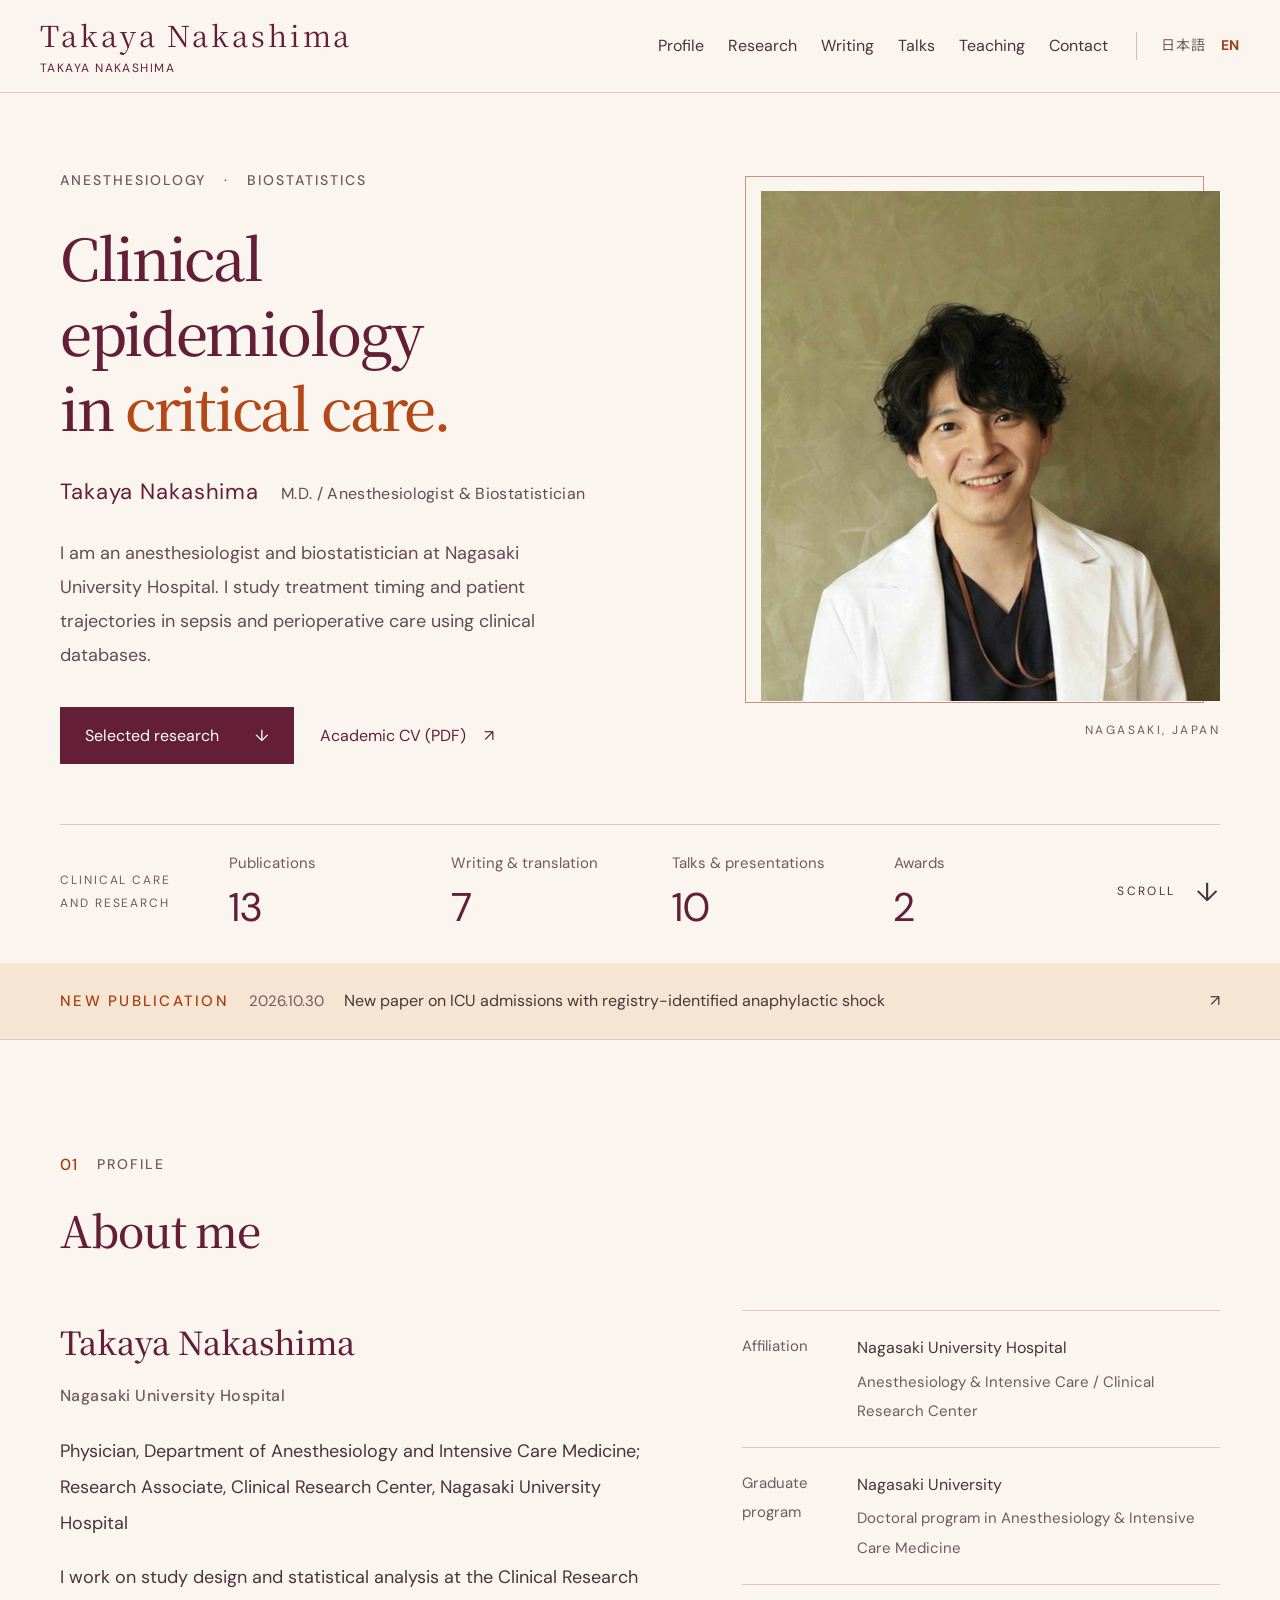
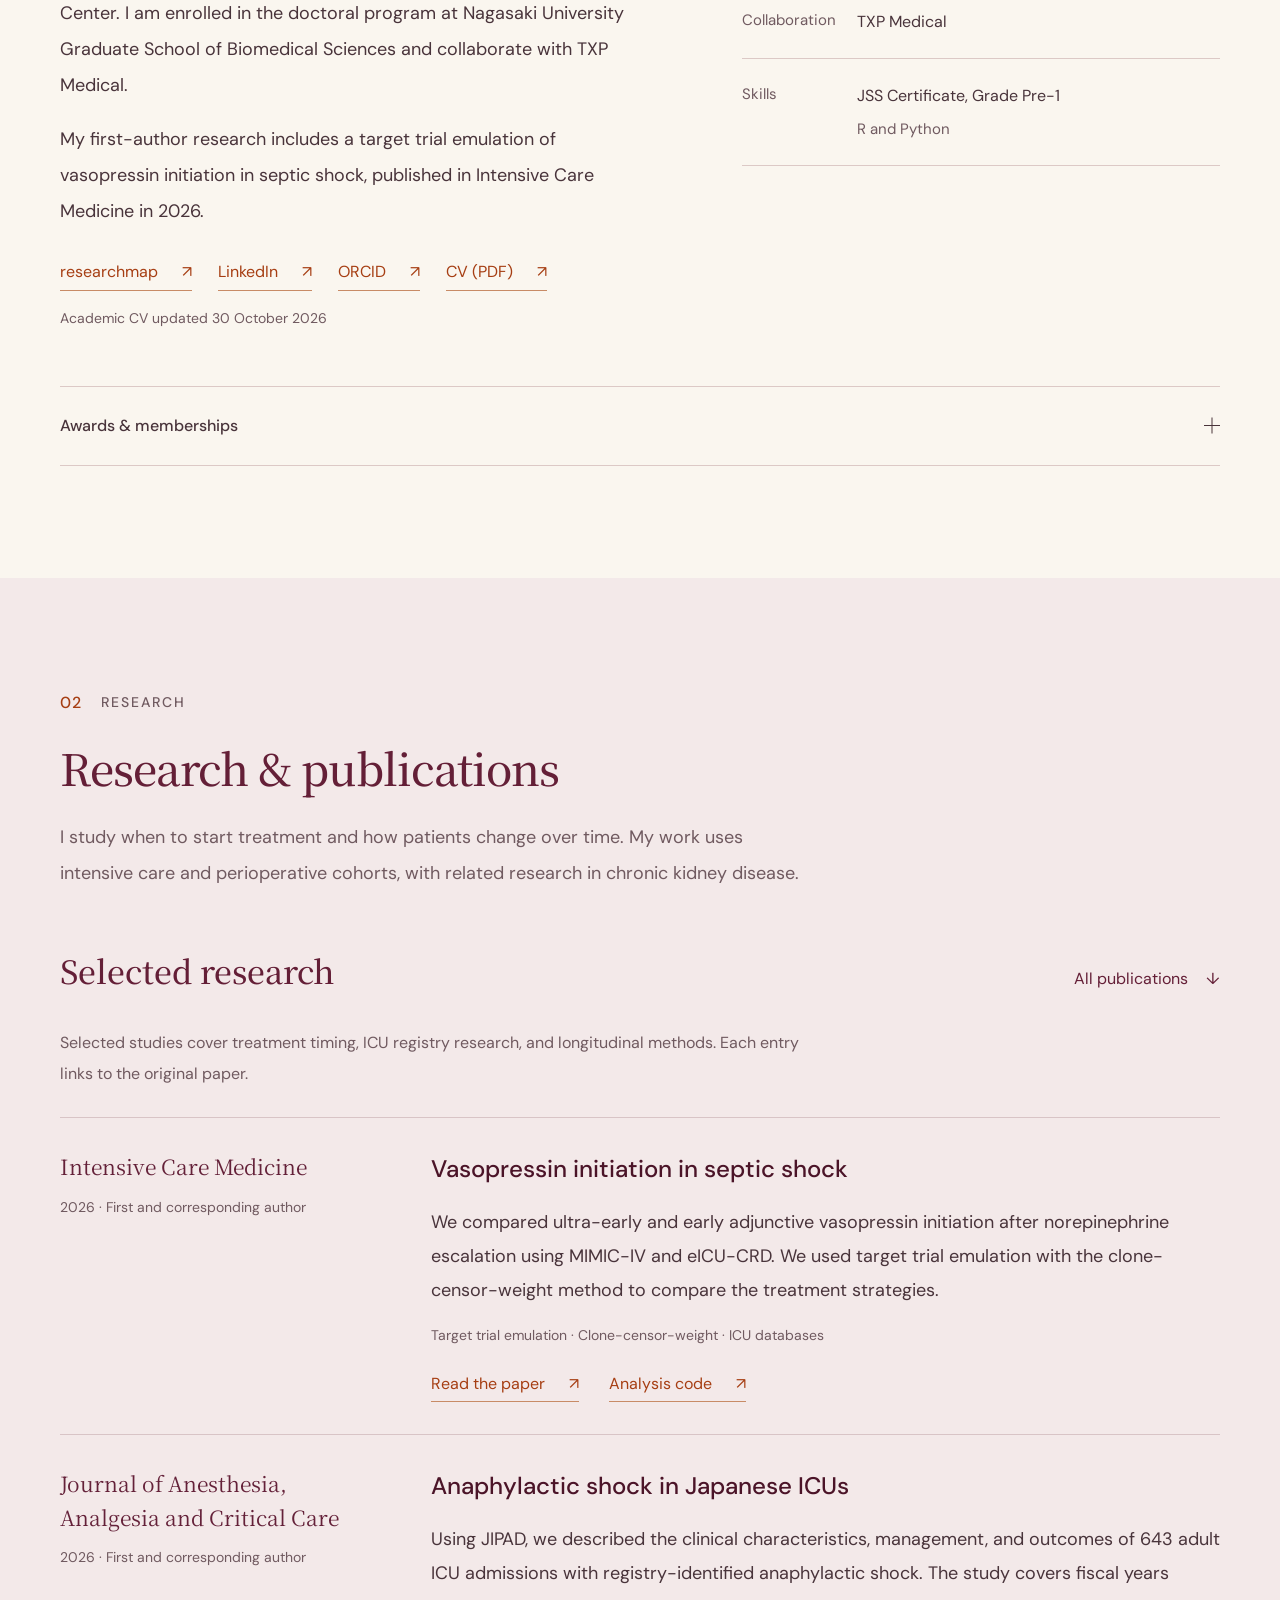
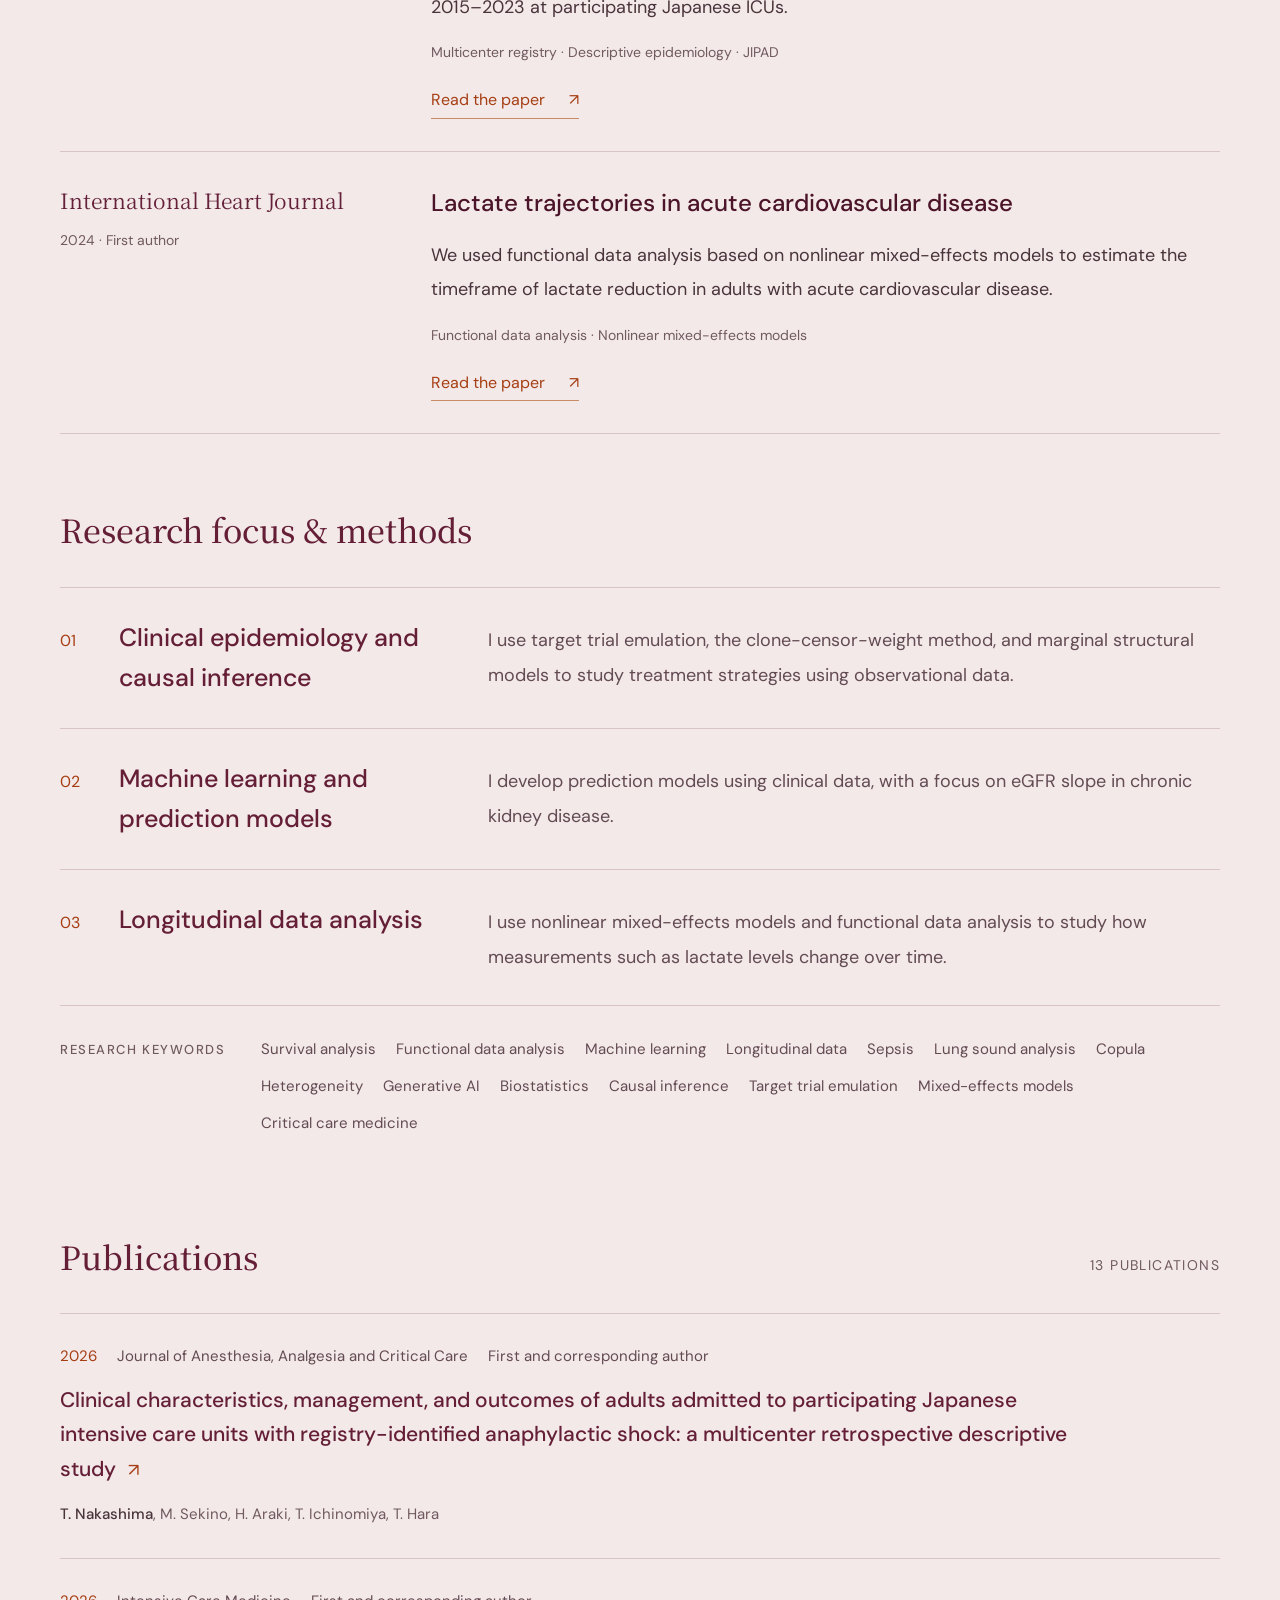
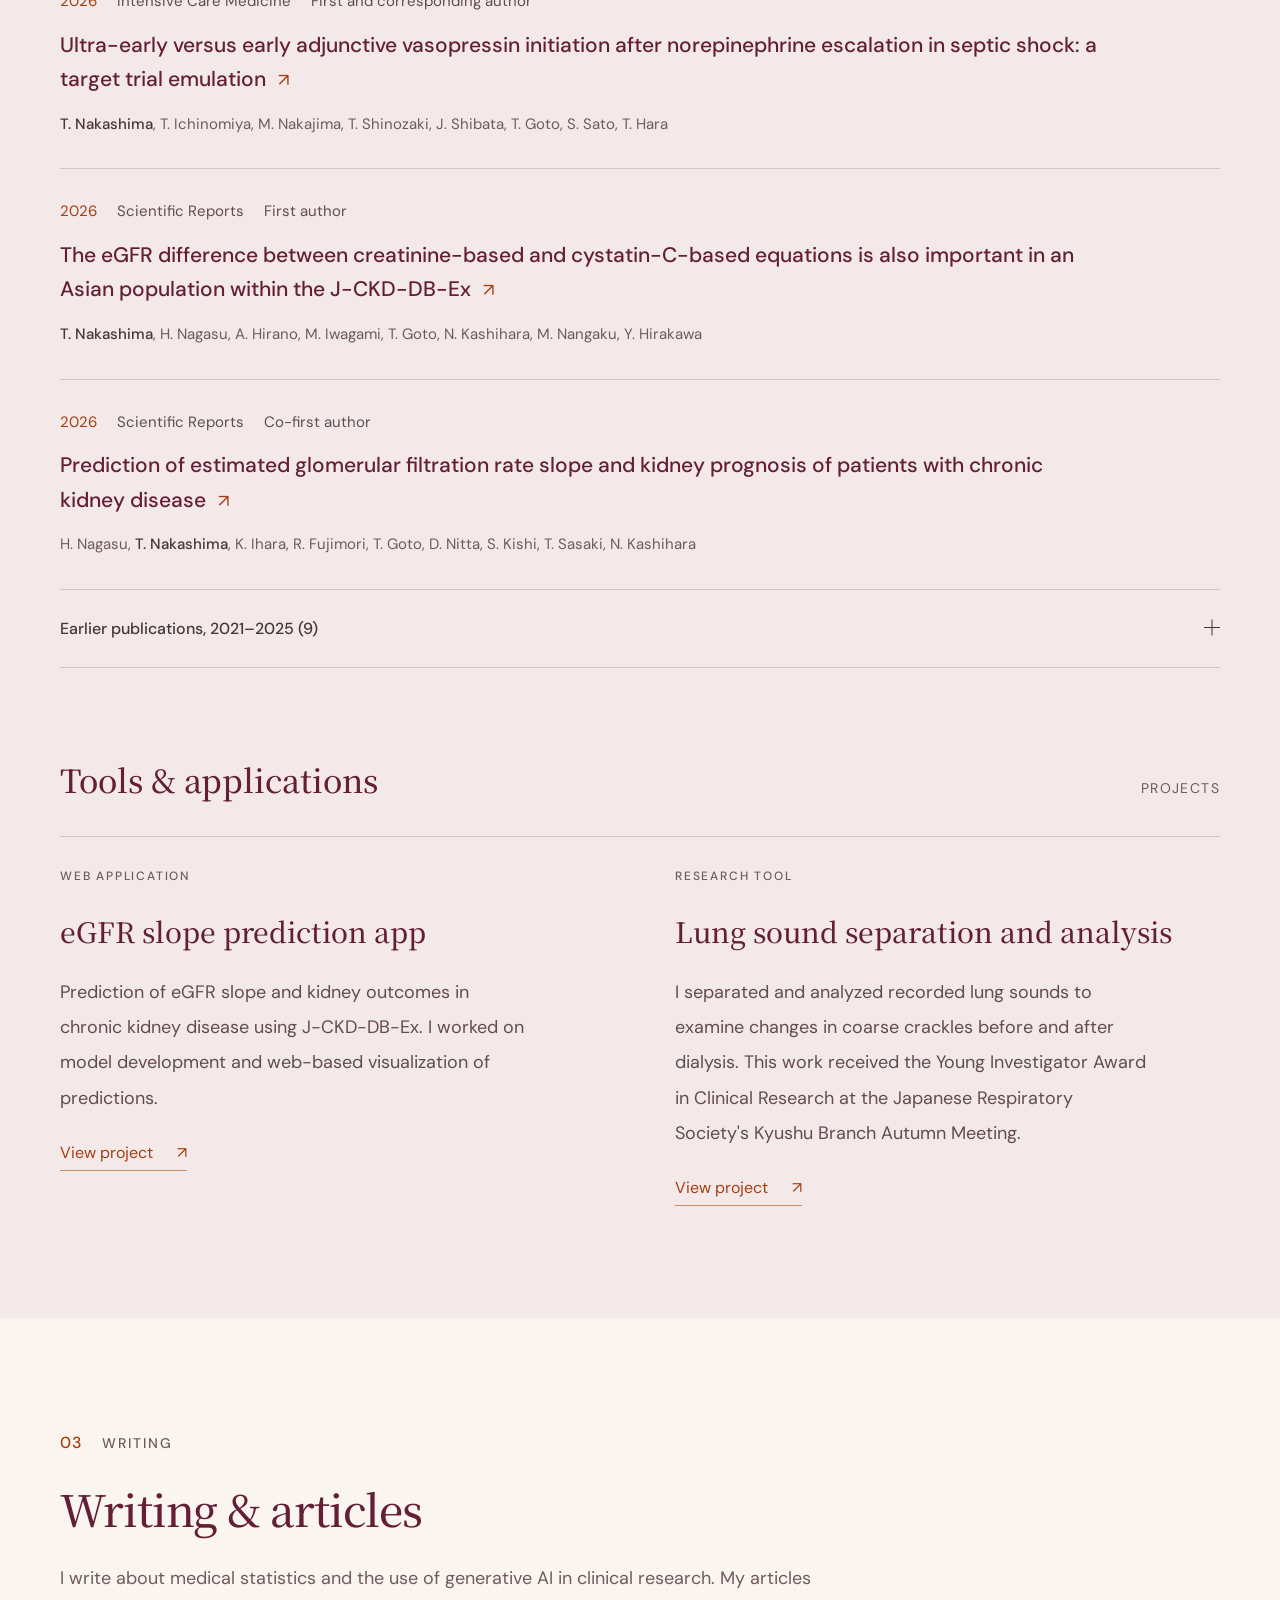
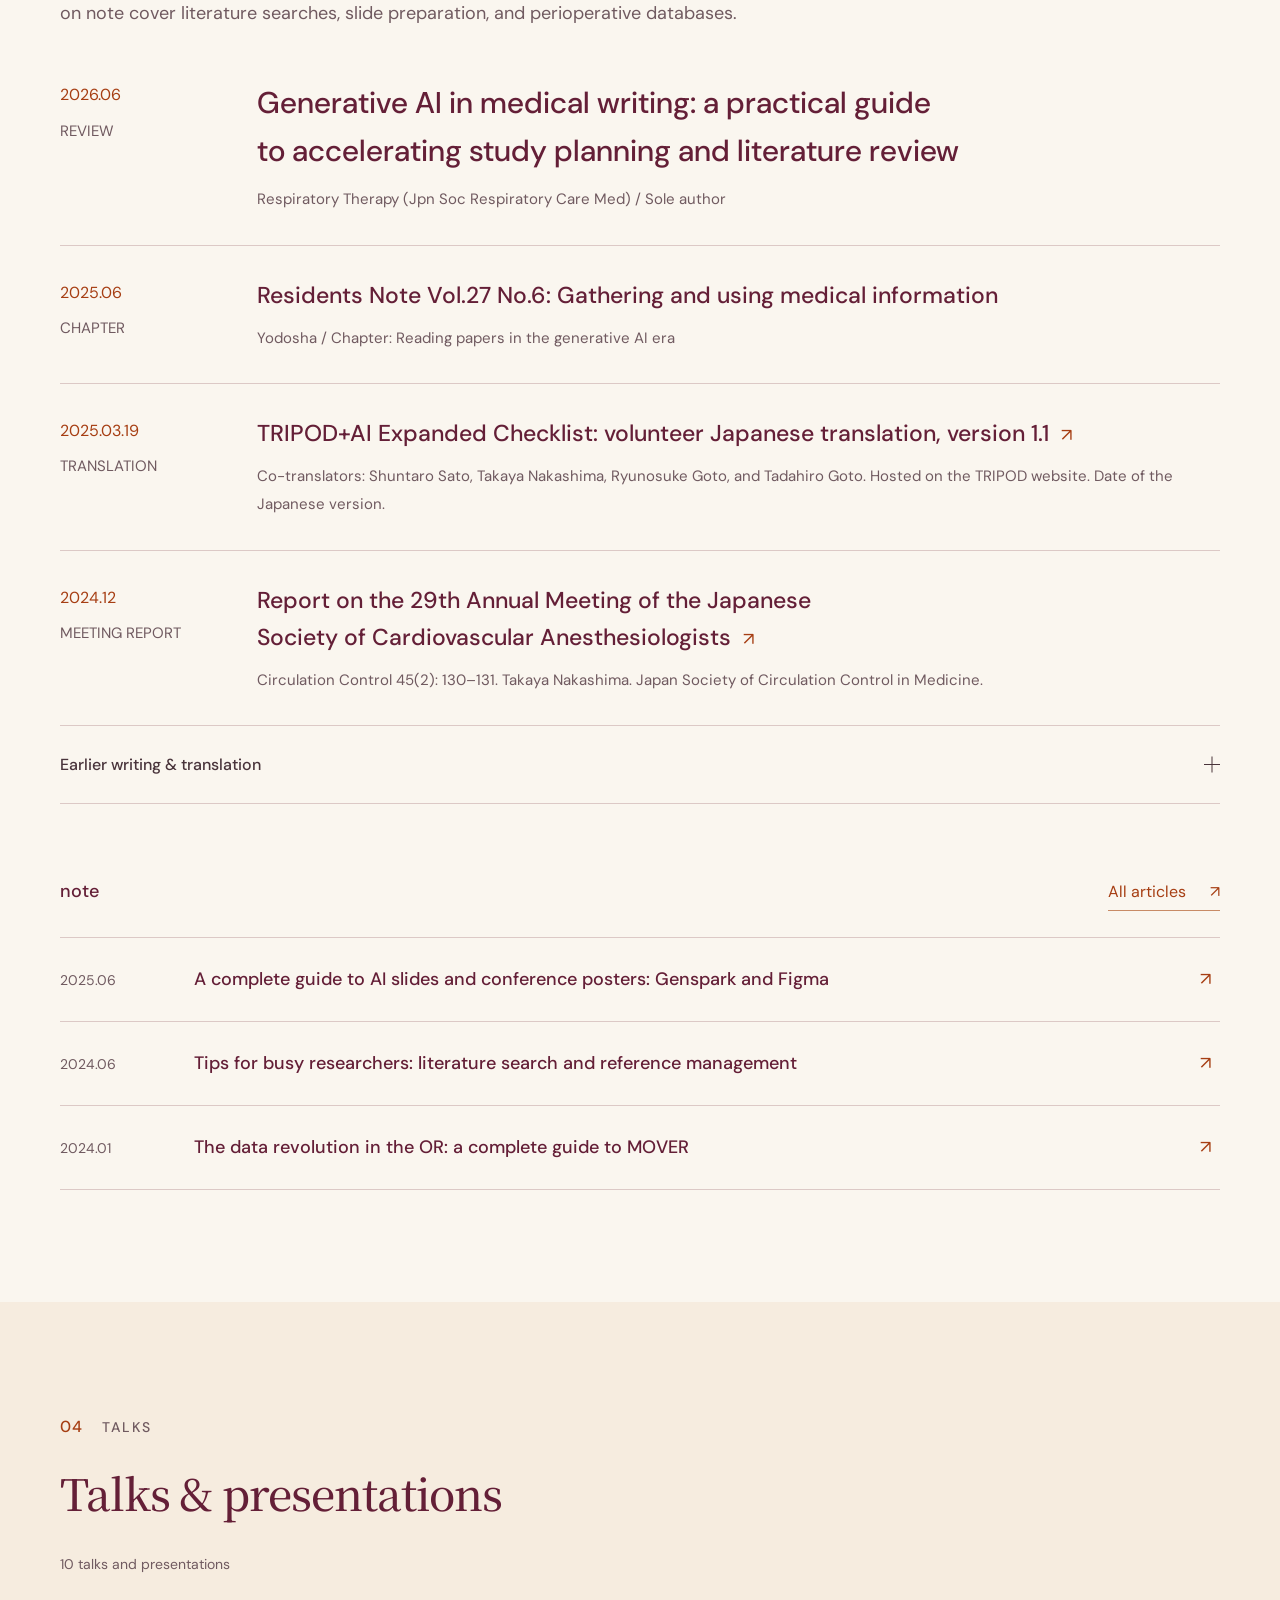
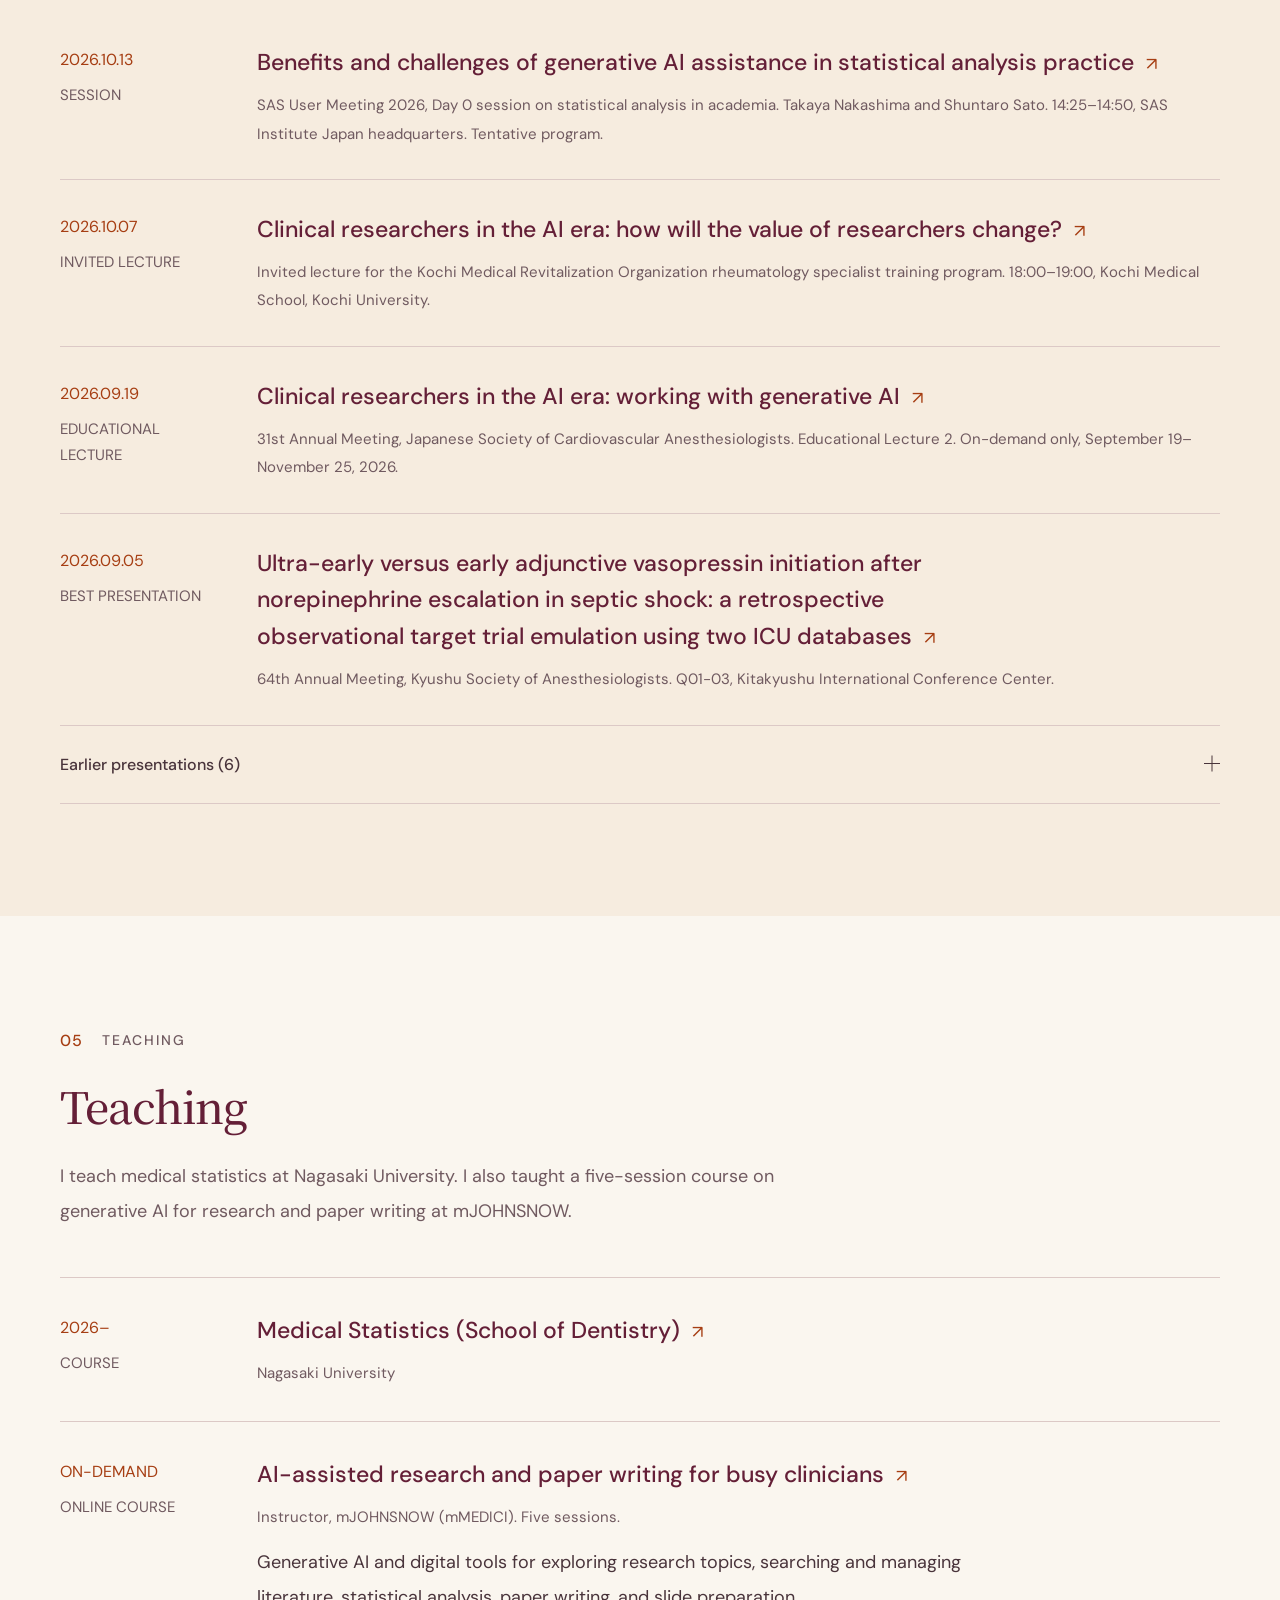
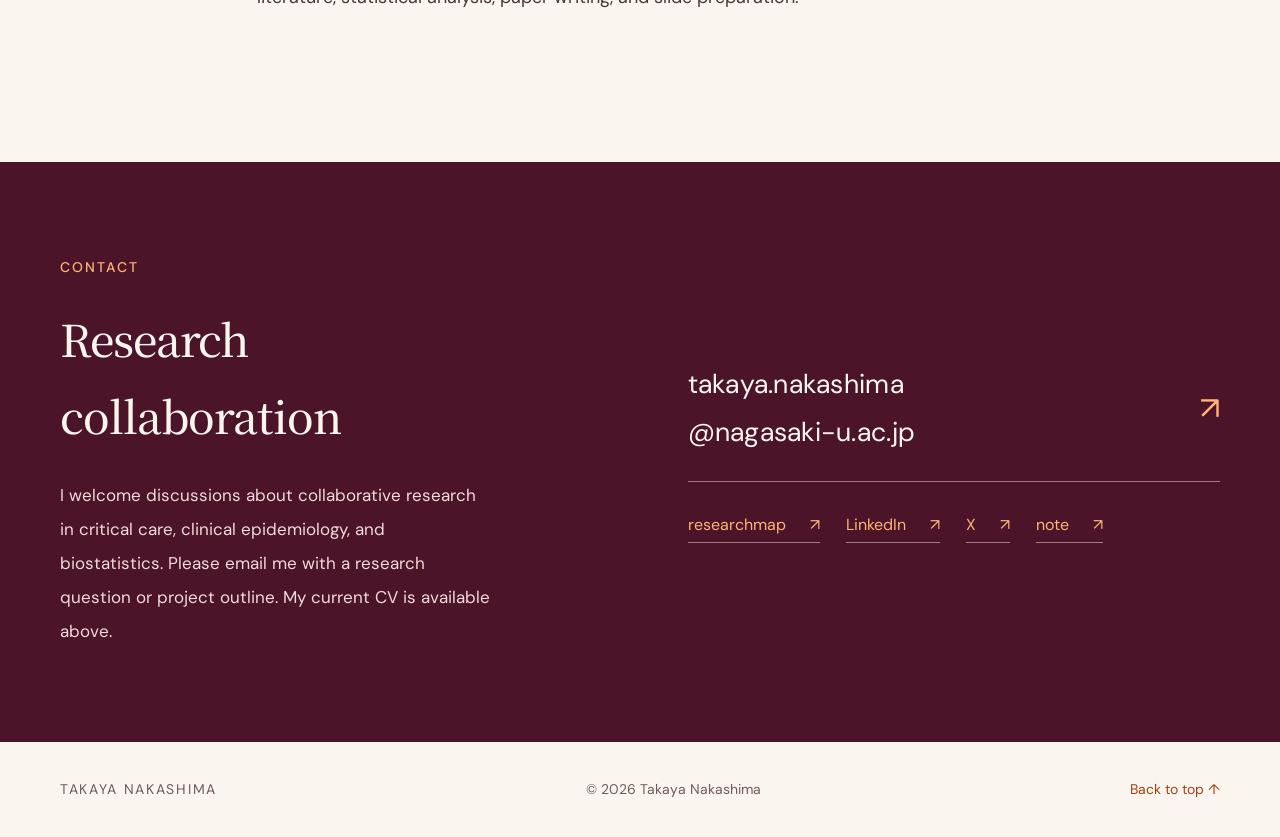
==== commit fc3f7534: "Expand research profile and refresh academic CV" ====
--- a/en/index.html
+++ b/en/index.html
@@ -3,14 +3,15 @@
 <head>
 <meta charset="utf-8">
 <meta name="viewport" content="width=device-width, initial-scale=1">
-<title>Takaya Nakashima | Clinical care and statistics</title>
-<meta name="description" content="Anesthesiologist and biostatistician at Nagasaki University Hospital. I conduct clinical research and statistical analyses using healthcare data.">
+<title>Takaya Nakashima, M.D. | Clinical epidemiology and biostatistics</title>
+<meta name="description" content="I am an anesthesiologist and biostatistician at Nagasaki University Hospital. I study treatment timing and patient trajectories in sepsis and perioperative care using clinical databases.">
 <meta name="google-site-verification" content="hvCwo7Q3kKA7HeCOFgV9Li-8ylirtfjILbhXgrMBvk4">
 <link rel="canonical" href="https://nakashimatakaya.github.io/en/">
 <link rel="alternate" hreflang="ja" href="https://nakashimatakaya.github.io/">
 <link rel="alternate" hreflang="en" href="https://nakashimatakaya.github.io/en/">
-<meta property="og:title" content="Takaya Nakashima | Clinical care and statistics">
-<meta property="og:description" content="Anesthesiologist and biostatistician at Nagasaki University Hospital. I conduct clinical research and statistical analyses using healthcare data.">
+<link rel="alternate" hreflang="x-default" href="https://nakashimatakaya.github.io/en/">
+<meta property="og:title" content="Takaya Nakashima, M.D. | Clinical epidemiology and biostatistics">
+<meta property="og:description" content="I am an anesthesiologist and biostatistician at Nagasaki University Hospital. I study treatment timing and patient trajectories in sepsis and perioperative care using clinical databases.">
 <meta property="og:type" content="profile">
 <meta property="og:url" content="https://nakashimatakaya.github.io/en/">
 <meta property="og:image" content="https://nakashimatakaya.github.io/portrait.jpg">
@@ -19,7 +20,7 @@
 <link rel="preconnect" href="https://fonts.googleapis.com">
 <link rel="preconnect" href="https://fonts.gstatic.com" crossorigin>
 <link href="https://fonts.googleapis.com/css2?family=Noto+Sans+JP:wght@400;500;600;700&family=Noto+Serif+JP:wght@400;500;600&family=DM+Sans:wght@400;500;600&display=swap" rel="stylesheet">
-<link rel="stylesheet" href="../style.css?v=20260922e">
+<link rel="stylesheet" href="../style.css?v=20261030a">
 <script defer src="../site.js?v=20260922e"></script>
 <script type="application/ld+json">{"@context": "https://schema.org", "@type": "Person", "name": "中島誉也", "alternateName": "Takaya Nakashima", "jobTitle": "Anesthesiologist and Biostatistician", "url": "https://nakashimatakaya.github.io/", "image": "https://nakashimatakaya.github.io/portrait.jpg", "worksFor": {"@type": "Organization", "name": "Nagasaki University Hospital"}, "sameAs": ["https://researchmap.jp/nakataka8228", "https://www.linkedin.com/in/%E8%AA%89%E4%B9%9F-%E4%B8%AD%E5%B3%B6-a26263443/", "https://orcid.org/0009-0001-4214-3945", "https://github.com/nakashimatakaya"]}</script>
 </head>
@@ -38,10 +39,10 @@
  <div class="hero-inner container">
   <div class="hero-copy">
    <p class="eyebrow">ANESTHESIOLOGY <span>·</span> BIOSTATISTICS</p>
-   <h1>Bridging<br>clinical care<br>and <em>statistics.</em></h1>
+   <h1>Clinical<br>epidemiology<br>in <em>critical care.</em></h1>
    <p class="hero-name">Takaya Nakashima<span>M.D. / Anesthesiologist & Biostatistician</span></p>
-   <p class="hero-lead">Anesthesiologist and biostatistician at Nagasaki University Hospital. I conduct clinical research and statistical analyses using healthcare data.</p>
-   <div class="hero-links"><a class="button" href="#research">Explore my research<span aria-hidden="true">↗</span></a><a class="quiet-link" href="#profile">About me<span aria-hidden="true">↓</span></a></div>
+   <p class="hero-lead">I am an anesthesiologist and biostatistician at Nagasaki University Hospital. I study treatment timing and patient trajectories in sepsis and perioperative care using clinical databases.</p>
+   <div class="hero-links"><a class="button" href="#selected-research">Selected research<span aria-hidden="true">↓</span></a><a class="quiet-link" href="../Takaya_Nakashima_CV.pdf" target="_blank" rel="noopener noreferrer">Academic CV (PDF)<span aria-hidden="true">↗</span></a></div>
   </div>
   <figure class="hero-photo"><img src="../portrait.jpg" alt="Portrait of Takaya Nakashima" width="1968" height="1968" fetchpriority="high"><figcaption>NAGASAKI, JAPAN</figcaption></figure>
  </div>
@@ -50,14 +51,16 @@
 <aside class="news"><div class="container"><span class="eyebrow">NEW PUBLICATION</span><span class="news-date">2026.10.30</span><a href="https://doi.org/10.1186/s44158-026-00464-x" target="_blank" rel="noopener noreferrer">New paper on ICU admissions with registry-identified anaphylactic shock<span aria-hidden="true">↗</span></a></div></aside>
 <section class="section container" id="profile">
  <div class="section-head"><div class="eyebrow"><span>01</span>PROFILE</div><h2>About me</h2></div>
- <div class="profile-grid"><div class="profile-copy"><h3>Takaya Nakashima<span>Nagasaki University Hospital</span></h3><p>Physician, Department of Anesthesiology and Intensive Care Medicine; Research Associate, Clinical Research Center, Nagasaki University Hospital</p><p>I work on study design and statistical analysis at the Clinical Research Center. I am enrolled in the doctoral program at Nagasaki University Graduate School of Biomedical Sciences and collaborate with TXP Medical.</p><div class="inline-links"><a class="text-link" href="https://researchmap.jp/nakataka8228" target="_blank" rel="noopener noreferrer">researchmap<span aria-hidden="true">↗</span></a><a class="text-link" href="https://www.linkedin.com/in/%E8%AA%89%E4%B9%9F-%E4%B8%AD%E5%B3%B6-a26263443/" target="_blank" rel="noopener noreferrer">LinkedIn<span aria-hidden="true">↗</span></a><a class="text-link" href="https://orcid.org/0009-0001-4214-3945" target="_blank" rel="noopener noreferrer">ORCID<span aria-hidden="true">↗</span></a><a class="text-link" href="../Takaya_Nakashima_CV.pdf" target="_blank">CV (PDF)<span>↗</span></a></div></div><dl class="profile-facts"><div><dt>Affiliation</dt><dd>Nagasaki University Hospital<small>Anesthesiology &amp; Intensive Care / Clinical Research Center</small></dd></div><div><dt>Graduate program</dt><dd>Nagasaki University<small>Doctoral program in Anesthesiology &amp; Intensive Care Medicine</small></dd></div><div><dt>Collaboration</dt><dd>TXP Medical</dd></div><div><dt>Skills</dt><dd>JSS Certificate, Grade Pre-1<small>R and Python</small></dd></div></dl></div>
+ <div class="profile-grid"><div class="profile-copy"><h3>Takaya Nakashima<span>Nagasaki University Hospital</span></h3><p>Physician, Department of Anesthesiology and Intensive Care Medicine; Research Associate, Clinical Research Center, Nagasaki University Hospital</p><p>I work on study design and statistical analysis at the Clinical Research Center. I am enrolled in the doctoral program at Nagasaki University Graduate School of Biomedical Sciences and collaborate with TXP Medical.</p><p>My first-author research includes a target trial emulation of vasopressin initiation in septic shock, published in Intensive Care Medicine in 2026.</p><div class="inline-links"><a class="text-link" href="https://researchmap.jp/nakataka8228" target="_blank" rel="noopener noreferrer">researchmap<span aria-hidden="true">↗</span></a><a class="text-link" href="https://www.linkedin.com/in/%E8%AA%89%E4%B9%9F-%E4%B8%AD%E5%B3%B6-a26263443/" target="_blank" rel="noopener noreferrer">LinkedIn<span aria-hidden="true">↗</span></a><a class="text-link" href="https://orcid.org/0009-0001-4214-3945" target="_blank" rel="noopener noreferrer">ORCID<span aria-hidden="true">↗</span></a><a class="text-link" href="../Takaya_Nakashima_CV.pdf" target="_blank" rel="noopener noreferrer">CV (PDF)<span aria-hidden="true">↗</span></a></div><p class="cv-updated">Academic CV updated 30 October 2026</p></div><dl class="profile-facts"><div><dt>Affiliation</dt><dd>Nagasaki University Hospital<small>Anesthesiology &amp; Intensive Care / Clinical Research Center</small></dd></div><div><dt>Graduate program</dt><dd>Nagasaki University<small>Doctoral program in Anesthesiology &amp; Intensive Care Medicine</small></dd></div><div><dt>Collaboration</dt><dd>TXP Medical</dd></div><div><dt>Skills</dt><dd>JSS Certificate, Grade Pre-1<small>R and Python</small></dd></div></dl></div>
  <details class="disclosure profile-details" id="awards"><summary><span>Awards & memberships</span><span aria-hidden="true" class="plus"></span></summary><div class="award-grid"><ol class="award-list"><li><span>2026.09</span><div><h3>Best Presentation Award, 64th Annual Meeting of the Kyushu Society of Anesthesiologists</h3><p>Japanese Society of Anesthesiologists, Kyushu Branch</p><p>Ultra-early versus early adjunctive vasopressin initiation after norepinephrine escalation in septic shock: a retrospective observational target trial emulation using two ICU databases</p></div></li><li><span>2021.10</span><div><h3>Young Investigator Award (Clinical Research)</h3><p>87th Kyushu Branch Autumn Meeting, Japanese Respiratory Society and affiliated societies</p><p>Clinical application of separation-technique analysis of recorded lung sounds to coarse crackle changes before and after dialysis</p></div></li></ol><div><h3>Memberships</h3><ul class="society-list"><li>Japanese Society of Anesthesiologists <span>2024–</span></li><li>Japan Epidemiological Association <span>2022–</span></li><li>Japanese Society for Clinical Epidemiology <span>2021–</span></li><li>Japanese Association for Medical AI <span>2021–</span></li><li>Behaviormetric Society of Japan <span>2020–</span></li></ul></div></div></details>
 </section>
 <section class="section research-section" id="research"><div class="container">
- <div class="section-head"><div class="eyebrow"><span>02</span>RESEARCH</div><h2>Research & publications</h2><p class=section-intro>My research examines treatment timing and patient trajectories, with a focus on sepsis and perioperative care.</p></div>
- <div class="research-themes"><div class="research-row"><span class="theme-no">01</span><h3>Clinical epidemiology and causal inference</h3><p>Observational studies using multicenter cohorts and clinical databases. I study treatment choices and outcomes using target trial emulation and marginal structural models.</p></div><div class="research-row"><span class="theme-no">02</span><h3>Machine learning and prediction models</h3><p>I develop prediction models using clinical data, with a focus on eGFR slope in chronic kidney disease.</p></div><div class="research-row"><span class="theme-no">03</span><h3>Longitudinal data analysis</h3><p>I use nonlinear mixed-effects models and functional data analysis to study how measurements such as lactate levels change over time.</p></div></div>
+ <div class="section-head"><div class="eyebrow"><span>02</span>RESEARCH</div><h2>Research & publications</h2><p class=section-intro>I study when to start treatment and how patients change over time. My work uses intensive care and perioperative cohorts, with related research in chronic kidney disease.</p></div>
+ <div class="selected-research" id="selected-research"><div class="subsection-head"><h3>Selected research</h3><a class="quiet-link" href="#papers">All publications<span aria-hidden="true">↓</span></a></div><p class="selected-intro">Selected studies cover treatment timing, ICU registry research, and longitudinal methods. Each entry links to the original paper.</p><article class="selected-study"><div class="study-citation"><p>Intensive Care Medicine</p><span>2026 · First and corresponding author</span></div><div class="study-summary"><h4>Vasopressin initiation in septic shock</h4><p>We compared ultra-early and early adjunctive vasopressin initiation after norepinephrine escalation using MIMIC-IV and eICU-CRD. We used target trial emulation with the clone-censor-weight method to compare the treatment strategies.</p><p class="study-methods">Target trial emulation · Clone-censor-weight · ICU databases</p><div class="study-links"><a class="text-link" href="https://doi.org/10.1007/s00134-026-08575-3" target="_blank" rel="noopener noreferrer">Read the paper<span aria-hidden="true">↗</span></a><a class="text-link" href="https://github.com/nakashimatakaya/vasopressin-timing-target-trial-emulation" target="_blank" rel="noopener noreferrer">Analysis code<span aria-hidden="true">↗</span></a></div></div></article><article class="selected-study"><div class="study-citation"><p>Journal of Anesthesia, Analgesia and Critical Care</p><span>2026 · First and corresponding author</span></div><div class="study-summary"><h4>Anaphylactic shock in Japanese ICUs</h4><p>Using JIPAD, we described the clinical characteristics, management, and outcomes of 643 adult ICU admissions with registry-identified anaphylactic shock. The study covers fiscal years 2015–2023 at participating Japanese ICUs.</p><p class="study-methods">Multicenter registry · Descriptive epidemiology · JIPAD</p><div class="study-links"><a class="text-link" href="https://doi.org/10.1186/s44158-026-00464-x" target="_blank" rel="noopener noreferrer">Read the paper<span aria-hidden="true">↗</span></a></div></div></article><article class="selected-study"><div class="study-citation"><p>International Heart Journal</p><span>2024 · First author</span></div><div class="study-summary"><h4>Lactate trajectories in acute cardiovascular disease</h4><p>We used functional data analysis based on nonlinear mixed-effects models to estimate the timeframe of lactate reduction in adults with acute cardiovascular disease.</p><p class="study-methods">Functional data analysis · Nonlinear mixed-effects models</p><div class="study-links"><a class="text-link" href="https://doi.org/10.1536/ihj.23-659" target="_blank" rel="noopener noreferrer">Read the paper<span aria-hidden="true">↗</span></a></div></div></article></div>
+ <div class="subsection-head methods-heading"><h3>Research focus & methods</h3></div>
+ <div class="research-themes"><div class="research-row"><span class="theme-no">01</span><h3>Clinical epidemiology and causal inference</h3><p>I use target trial emulation, the clone-censor-weight method, and marginal structural models to study treatment strategies using observational data.</p></div><div class="research-row"><span class="theme-no">02</span><h3>Machine learning and prediction models</h3><p>I develop prediction models using clinical data, with a focus on eGFR slope in chronic kidney disease.</p></div><div class="research-row"><span class="theme-no">03</span><h3>Longitudinal data analysis</h3><p>I use nonlinear mixed-effects models and functional data analysis to study how measurements such as lactate levels change over time.</p></div></div>
  <div class="keyword-area"><h3>RESEARCH KEYWORDS</h3><ul><li>Survival analysis</li><li>Functional data analysis</li><li>Machine learning</li><li>Longitudinal data</li><li>Sepsis</li><li>Lung sound analysis</li><li>Copula</li><li>Heterogeneity</li><li>Generative AI</li><li>Biostatistics</li><li>Causal inference</li><li>Target trial emulation</li><li>Mixed-effects models</li><li>Critical care medicine</li></ul></div>
- <div class="publications" id="papers"><div class="subsection-head"><h3>Publications</h3><span>13 PUBLICATIONS</span></div><ol class="paper-list"><li class="paper"><div class="paper-meta"><span>2026</span><span>Journal of Anesthesia, Analgesia and Critical Care</span><span>First author</span></div><h3><a href="https://doi.org/10.1186/s44158-026-00464-x" target="_blank" rel="noopener noreferrer">Clinical characteristics, management, and outcomes of adults admitted to participating Japanese intensive care units with registry-identified anaphylactic shock: a multicenter retrospective descriptive study<span class="record-arrow" aria-hidden="true">↗</span></a></h3><p class="authors"><strong>T. Nakashima</strong>, M. Sekino, H. Araki, T. Ichinomiya, T. Hara</p></li><li class="paper"><div class="paper-meta"><span>2026</span><span>Intensive Care Medicine</span><span>First author</span></div><h3><a href="https://doi.org/10.1007/s00134-026-08575-3" target="_blank" rel="noopener noreferrer">Ultra-early versus early adjunctive vasopressin initiation after norepinephrine escalation in septic shock: a target trial emulation<span class="record-arrow" aria-hidden="true">↗</span></a></h3><p class="authors"><strong>T. Nakashima</strong>, T. Ichinomiya, M. Nakajima, T. Shinozaki, J. Shibata, T. Goto, S. Sato, T. Hara</p></li><li class="paper"><div class="paper-meta"><span>2026</span><span>Scientific Reports</span><span>First author</span></div><h3><a href="https://researchmap.jp/nakataka8228" target="_blank" rel="noopener noreferrer">The eGFR difference between creatinine-based and cystatin-C-based equations is also important in an Asian population within the J-CKD-DB-Ex<span class="record-arrow" aria-hidden="true">↗</span></a></h3><p class="authors"><strong>T. Nakashima</strong>, H. Nagasu, A. Hirano, M. Iwagami, T. Goto, N. Kashihara, M. Nangaku, Y. Hirakawa</p></li><li class="paper"><div class="paper-meta"><span>2026</span><span>Scientific Reports</span><span>Co-first author</span></div><h3><a href="https://researchmap.jp/nakataka8228/published_papers/52240508" target="_blank" rel="noopener noreferrer">Prediction of estimated glomerular filtration rate slope and kidney prognosis of patients with chronic kidney disease<span class="record-arrow" aria-hidden="true">↗</span></a></h3><p class="authors">H. Nagasu, <strong>T. Nakashima</strong>, K. Ihara, R. Fujimori, T. Goto, D. Nitta, S. Kishi, T. Sasaki, N. Kashihara</p></li></ol><details class="disclosure"><summary><span>Earlier publications, 2021–2025 (9)</span><span class="plus" aria-hidden="true"></span></summary><ol class="paper-list"><li class="paper"><div class="paper-meta"><span>2025</span><span>Clinical and Experimental Nephrology</span><span>Co-first author</span></div><h3><a href="https://researchmap.jp/nakataka8228/published_papers/51880036" target="_blank" rel="noopener noreferrer">Proteinuria reduction as a surrogate endpoint for clinical study of IgA nephropathy in Japanese patients: data from the J-CKD-DB-Ex<span class="record-arrow" aria-hidden="true">↗</span></a></h3><p class="authors">N. Kashihara, S. Itano, <strong>T. Nakashima</strong>, T. Goto, K. Yoshihara, S. Eguchi, K. Iekushi, Y. Isaka, H. Nagasu</p></li><li class="paper"><div class="paper-meta"><span>2025</span><span>Intensive Care Medicine</span></div><h3><a href="https://researchmap.jp/nakataka8228/published_papers/51027689" target="_blank" rel="noopener noreferrer">A reappraisal of association between ventilator-associated events and mortality among critically ill patients using marginal structural model: multicenter observational study<span class="record-arrow" aria-hidden="true">↗</span></a></h3><p class="authors">S. Nakahashi, K. Suzuki, <strong>T. Nakashima</strong>, Y. Hayashi, Y. Tanabe, A. Tanaka, S. Hashiuchi, C. Yamashita, Y. Ito, T. Wada, et al.</p></li><li class="paper"><div class="paper-meta"><span>2025</span><span>Critical Care Medicine</span><span>Co-first author</span></div><h3><a href="https://researchmap.jp/nakataka8228/published_papers/49239661" target="_blank" rel="noopener noreferrer">Phenotypes of Functional Decline or Recovery in Sepsis ICU Survivors: Insights From a 1-Year Follow-Up Multicenter Cohort Analysis<span class="record-arrow" aria-hidden="true">↗</span></a></h3><p class="authors">K. Liu, <strong>T. Nakashima</strong>, T. Goto, K. Nakamura, H. Nakano, M. Motoki, H. Kamijo, A. Matsuoka, K. Ishii, Y. Morita, et al.</p></li><li class="paper"><div class="paper-meta"><span>2025</span><span>日本腎臓学会誌 67(4)</span></div><h3><a href="https://jglobal.jst.go.jp/detail?JGLOBAL_ID=202502273103904762" target="_blank" rel="noopener noreferrer">J-CKD-DB-Exを用いた慢性腎臓病患者のeGFR slope予測モデルの開発とwebアプリによるリスクの可視化<span class="record-arrow" aria-hidden="true">↗</span></a></h3><p class="authors">長洲一, <strong>中島誉也</strong>, 渭原克仁, 藤森遼, 後藤匡啓, 新田大介, 岸誠司, 佐々木環, 柏原直樹</p></li><li class="paper"><div class="paper-meta"><span>2024</span><span>International Heart Journal 65(6)</span><span>First author</span></div><h3><a href="https://researchmap.jp/nakataka8228/published_papers/48580003" target="_blank" rel="noopener noreferrer">Estimating the Timeframe of Lactate Reduction in Acute Cardiovascular Disease Using Functional Data Analysis Based on Nonlinear Mixed Effects Models<span class="record-arrow" aria-hidden="true">↗</span></a></h3><p class="authors"><strong>T. Nakashima</strong>, S. Sato, H. Matsui, A. Mizuno</p></li><li class="paper"><div class="paper-meta"><span>2024</span><span>Clinical and Experimental Nephrology</span><span>Co-first author</span></div><h3><a href="https://researchmap.jp/nakataka8228/published_papers/45877886" target="_blank" rel="noopener noreferrer">Association of serum magnesium levels with renal prognosis in patients with chronic kidney disease<span class="record-arrow" aria-hidden="true">↗</span></a></h3><p class="authors">S. Kishi, <strong>T. Nakashima</strong>, T. Goto, H. Nagasu, C. R. Brooks, H. Okada, K. Tamura, T. Nakano, I. Narita, S. Maruyama, et al.</p></li><li class="paper"><div class="paper-meta"><span>2023</span><span>Intensive Care Medicine</span></div><h3><a href="https://researchmap.jp/nakataka8228/published_papers/43261512" target="_blank" rel="noopener noreferrer">Clinical implications of urine output-based sepsis-associated acute kidney injury<span class="record-arrow" aria-hidden="true">↗</span></a></h3><p class="authors">D. Kasugai, <strong>T. Nakashima</strong>, T. Goto</p></li><li class="paper"><div class="paper-meta"><span>2022</span><span>長崎医学会雑誌 97(1)</span><span>First author</span></div><h3><a href="https://researchmap.jp/nakataka8228/published_papers/43860537" target="_blank" rel="noopener noreferrer">新しい録音機器と解析技術を用いた肺音解析システムの医師聴診の補助ツールとしての可能性<span class="record-arrow" aria-hidden="true">↗</span></a></h3><p class="authors"><strong>中島誉也</strong>, 尾長谷靖, 深堀範, 福島千鶴, 入来隼, 永江由香, 山口博之, 坂本憲穂, 石松祐二, 山田頼弥, et al.</p></li><li class="paper"><div class="paper-meta"><span>2021</span><span>BMC Anesthesiology 21(1)</span></div><h3><a href="https://researchmap.jp/nakataka8228/published_papers/40018542" target="_blank" rel="noopener noreferrer">Association between preoperative toe perfusion index and maternal core temperature decrease during cesarean delivery under spinal anesthesia: a prospective cohort study<span class="record-arrow" aria-hidden="true">↗</span></a></h3><p class="authors">S. Kaneko, K. Hara, S. Sato, <strong>T. Nakashima</strong>, Y. Kawazoe, M. Taguchi, S. Urabe, A. Nakao, K. Hamada, M. Yamaguchi, et al.</p></li></ol></details></div>
+ <div class="publications" id="papers"><div class="subsection-head"><h3>Publications</h3><span>13 PUBLICATIONS</span></div><ol class="paper-list"><li class="paper"><div class="paper-meta"><span>2026</span><span>Journal of Anesthesia, Analgesia and Critical Care</span><span>First and corresponding author</span></div><h3><a href="https://doi.org/10.1186/s44158-026-00464-x" target="_blank" rel="noopener noreferrer">Clinical characteristics, management, and outcomes of adults admitted to participating Japanese intensive care units with registry-identified anaphylactic shock: a multicenter retrospective descriptive study<span class="record-arrow" aria-hidden="true">↗</span></a></h3><p class="authors"><strong>T. Nakashima</strong>, M. Sekino, H. Araki, T. Ichinomiya, T. Hara</p></li><li class="paper"><div class="paper-meta"><span>2026</span><span>Intensive Care Medicine</span><span>First and corresponding author</span></div><h3><a href="https://doi.org/10.1007/s00134-026-08575-3" target="_blank" rel="noopener noreferrer">Ultra-early versus early adjunctive vasopressin initiation after norepinephrine escalation in septic shock: a target trial emulation<span class="record-arrow" aria-hidden="true">↗</span></a></h3><p class="authors"><strong>T. Nakashima</strong>, T. Ichinomiya, M. Nakajima, T. Shinozaki, J. Shibata, T. Goto, S. Sato, T. Hara</p></li><li class="paper"><div class="paper-meta"><span>2026</span><span>Scientific Reports</span><span>First author</span></div><h3><a href="https://researchmap.jp/nakataka8228" target="_blank" rel="noopener noreferrer">The eGFR difference between creatinine-based and cystatin-C-based equations is also important in an Asian population within the J-CKD-DB-Ex<span class="record-arrow" aria-hidden="true">↗</span></a></h3><p class="authors"><strong>T. Nakashima</strong>, H. Nagasu, A. Hirano, M. Iwagami, T. Goto, N. Kashihara, M. Nangaku, Y. Hirakawa</p></li><li class="paper"><div class="paper-meta"><span>2026</span><span>Scientific Reports</span><span>Co-first author</span></div><h3><a href="https://researchmap.jp/nakataka8228/published_papers/52240508" target="_blank" rel="noopener noreferrer">Prediction of estimated glomerular filtration rate slope and kidney prognosis of patients with chronic kidney disease<span class="record-arrow" aria-hidden="true">↗</span></a></h3><p class="authors">H. Nagasu, <strong>T. Nakashima</strong>, K. Ihara, R. Fujimori, T. Goto, D. Nitta, S. Kishi, T. Sasaki, N. Kashihara</p></li></ol><details class="disclosure"><summary><span>Earlier publications, 2021–2025 (9)</span><span class="plus" aria-hidden="true"></span></summary><ol class="paper-list"><li class="paper"><div class="paper-meta"><span>2025</span><span>Clinical and Experimental Nephrology</span><span>Co-first author</span></div><h3><a href="https://researchmap.jp/nakataka8228/published_papers/51880036" target="_blank" rel="noopener noreferrer">Proteinuria reduction as a surrogate endpoint for clinical study of IgA nephropathy in Japanese patients: data from the J-CKD-DB-Ex<span class="record-arrow" aria-hidden="true">↗</span></a></h3><p class="authors">N. Kashihara, S. Itano, <strong>T. Nakashima</strong>, T. Goto, K. Yoshihara, S. Eguchi, K. Iekushi, Y. Isaka, H. Nagasu</p></li><li class="paper"><div class="paper-meta"><span>2025</span><span>Intensive Care Medicine</span></div><h3><a href="https://researchmap.jp/nakataka8228/published_papers/51027689" target="_blank" rel="noopener noreferrer">A reappraisal of association between ventilator-associated events and mortality among critically ill patients using marginal structural model: multicenter observational study<span class="record-arrow" aria-hidden="true">↗</span></a></h3><p class="authors">S. Nakahashi, K. Suzuki, <strong>T. Nakashima</strong>, Y. Hayashi, Y. Tanabe, A. Tanaka, S. Hashiuchi, C. Yamashita, Y. Ito, T. Wada, et al.</p></li><li class="paper"><div class="paper-meta"><span>2025</span><span>Critical Care Medicine</span><span>Co-first author</span></div><h3><a href="https://researchmap.jp/nakataka8228/published_papers/49239661" target="_blank" rel="noopener noreferrer">Phenotypes of Functional Decline or Recovery in Sepsis ICU Survivors: Insights From a 1-Year Follow-Up Multicenter Cohort Analysis<span class="record-arrow" aria-hidden="true">↗</span></a></h3><p class="authors">K. Liu, <strong>T. Nakashima</strong>, T. Goto, K. Nakamura, H. Nakano, M. Motoki, H. Kamijo, A. Matsuoka, K. Ishii, Y. Morita, et al.</p></li><li class="paper"><div class="paper-meta"><span>2025</span><span>日本腎臓学会誌 67(4)</span><span>Conference abstract</span></div><h3><a href="https://jglobal.jst.go.jp/detail?JGLOBAL_ID=202502273103904762" target="_blank" rel="noopener noreferrer">J-CKD-DB-Exを用いた慢性腎臓病患者のeGFR slope予測モデルの開発とwebアプリによるリスクの可視化<span class="record-arrow" aria-hidden="true">↗</span></a></h3><p class="authors">長洲一, <strong>中島誉也</strong>, 渭原克仁, 藤森遼, 後藤匡啓, 新田大介, 岸誠司, 佐々木環, 柏原直樹</p></li><li class="paper"><div class="paper-meta"><span>2024</span><span>International Heart Journal 65(6)</span><span>First author</span></div><h3><a href="https://doi.org/10.1536/ihj.23-659" target="_blank" rel="noopener noreferrer">Estimating the Timeframe of Lactate Reduction in Acute Cardiovascular Disease Using Functional Data Analysis Based on Nonlinear Mixed Effects Models<span class="record-arrow" aria-hidden="true">↗</span></a></h3><p class="authors"><strong>T. Nakashima</strong>, S. Sato, H. Matsui, A. Mizuno</p></li><li class="paper"><div class="paper-meta"><span>2024</span><span>Clinical and Experimental Nephrology</span><span>Co-first author</span></div><h3><a href="https://researchmap.jp/nakataka8228/published_papers/45877886" target="_blank" rel="noopener noreferrer">Association of serum magnesium levels with renal prognosis in patients with chronic kidney disease<span class="record-arrow" aria-hidden="true">↗</span></a></h3><p class="authors">S. Kishi, <strong>T. Nakashima</strong>, T. Goto, H. Nagasu, C. R. Brooks, H. Okada, K. Tamura, T. Nakano, I. Narita, S. Maruyama, et al.</p></li><li class="paper"><div class="paper-meta"><span>2023</span><span>Intensive Care Medicine</span></div><h3><a href="https://researchmap.jp/nakataka8228/published_papers/43261512" target="_blank" rel="noopener noreferrer">Clinical implications of urine output-based sepsis-associated acute kidney injury<span class="record-arrow" aria-hidden="true">↗</span></a></h3><p class="authors">D. Kasugai, <strong>T. Nakashima</strong>, T. Goto</p></li><li class="paper"><div class="paper-meta"><span>2022</span><span>長崎医学会雑誌 97(1)</span><span>First author</span></div><h3><a href="https://researchmap.jp/nakataka8228/published_papers/43860537" target="_blank" rel="noopener noreferrer">新しい録音機器と解析技術を用いた肺音解析システムの医師聴診の補助ツールとしての可能性<span class="record-arrow" aria-hidden="true">↗</span></a></h3><p class="authors"><strong>中島誉也</strong>, 尾長谷靖, 深堀範, 福島千鶴, 入来隼, 永江由香, 山口博之, 坂本憲穂, 石松祐二, 山田頼弥, et al.</p></li><li class="paper"><div class="paper-meta"><span>2021</span><span>BMC Anesthesiology 21(1)</span></div><h3><a href="https://researchmap.jp/nakataka8228/published_papers/40018542" target="_blank" rel="noopener noreferrer">Association between preoperative toe perfusion index and maternal core temperature decrease during cesarean delivery under spinal anesthesia: a prospective cohort study<span class="record-arrow" aria-hidden="true">↗</span></a></h3><p class="authors">S. Kaneko, K. Hara, S. Sato, <strong>T. Nakashima</strong>, Y. Kawazoe, M. Taguchi, S. Urabe, A. Nakao, K. Hamada, M. Yamaguchi, et al.</p></li></ol></details></div>
  <div class="works" id="works"><div class="subsection-head"><h3>Tools & applications</h3><span>PROJECTS</span></div><div class="work-grid"><article><span class="eyebrow">WEB APPLICATION</span><h3>eGFR slope prediction app</h3><p>Prediction of eGFR slope and kidney outcomes in chronic kidney disease using J-CKD-DB-Ex. I worked on model development and web-based visualization of predictions.</p><a class="text-link" href="https://app.j-ka.or.jp/#/dashboard" target="_blank" rel="noopener noreferrer">View project<span aria-hidden="true">↗</span></a></article><article><span class="eyebrow">RESEARCH TOOL</span><h3>Lung sound separation and analysis</h3><p>I separated and analyzed recorded lung sounds to examine changes in coarse crackles before and after dialysis. This work received the Young Investigator Award in Clinical Research at the Japanese Respiratory Society&#x27;s Kyushu Branch Autumn Meeting.</p><a class="text-link" href="https://researchmap.jp/nakataka8228/published_papers/43860537" target="_blank" rel="noopener noreferrer">View project<span aria-hidden="true">↗</span></a></article></div></div>
 </div></section>
 <section class="section container" id="writing">
@@ -74,7 +77,7 @@
  <div class="section-head"><div class="eyebrow"><span>05</span>TEACHING</div><h2>Teaching</h2><p class=section-intro>I teach medical statistics at Nagasaki University. I also taught a five-session course on generative AI for research and paper writing at mJOHNSNOW.</p></div>
  <ol class="record-list teaching-list"><li class="record "><div class="record-date"><span>2026–</span><small>COURSE</small></div><div class="record-body"><h3><a href="https://researchmap.jp/nakataka8228/teaching_experience/55017056" target="_blank" rel="noopener noreferrer">Medical Statistics (School of Dentistry)<span class="record-arrow" aria-hidden="true">↗</span></a></h3><p class="record-meta">Nagasaki University</p></div></li><li class="record "><div class="record-date"><span>ON-DEMAND</span><small>ONLINE COURSE</small></div><div class="record-body"><h3><a href="https://note.com/mmedici/n/n291ca1469544" target="_blank" rel="noopener noreferrer">AI-assisted research and paper writing for busy clinicians<span class="record-arrow" aria-hidden="true">↗</span></a></h3><p class="record-meta">Instructor, mJOHNSNOW (mMEDICI). Five sessions.</p><p>Generative AI and digital tools for exploring research topics, searching and managing literature, statistical analysis, paper writing, and slide preparation.</p></div></li></ol>
 </section>
-<section class="contact-section" id="contact"><div class="container contact-grid"><div><p class="eyebrow">CONTACT</p><h2>Let’s work<br>together.</h2><p>Please email me about research collaboration, statistical analysis, or speaking invitations.</p></div><div class="contact-links"><a class="email" href="mailto:takaya.nakashima@nagasaki-u.ac.jp">takaya.nakashima<span>@nagasaki-u.ac.jp</span><i aria-hidden="true">↗</i></a><div class="inline-links"><a class="text-link" href="https://researchmap.jp/nakataka8228" target="_blank" rel="noopener noreferrer">researchmap<span aria-hidden="true">↗</span></a><a class="text-link" href="https://www.linkedin.com/in/%E8%AA%89%E4%B9%9F-%E4%B8%AD%E5%B3%B6-a26263443/" target="_blank" rel="noopener noreferrer">LinkedIn<span aria-hidden="true">↗</span></a><a class="text-link" href="https://x.com/naka_takaya" target="_blank" rel="noopener noreferrer">X<span aria-hidden="true">↗</span></a><a class="text-link" href="https://note.com/nakashima_takaya" target="_blank" rel="noopener noreferrer">note<span aria-hidden="true">↗</span></a></div></div></div></section>
+<section class="contact-section" id="contact"><div class="container contact-grid"><div><p class="eyebrow">CONTACT</p><h2>Research<br>collaboration</h2><p>I welcome discussions about collaborative research in critical care, clinical epidemiology, and biostatistics. Please email me with a research question or project outline. My current CV is available above.</p></div><div class="contact-links"><a class="email" href="mailto:takaya.nakashima@nagasaki-u.ac.jp">takaya.nakashima<span>@nagasaki-u.ac.jp</span><i aria-hidden="true">↗</i></a><div class="inline-links"><a class="text-link" href="https://researchmap.jp/nakataka8228" target="_blank" rel="noopener noreferrer">researchmap<span aria-hidden="true">↗</span></a><a class="text-link" href="https://www.linkedin.com/in/%E8%AA%89%E4%B9%9F-%E4%B8%AD%E5%B3%B6-a26263443/" target="_blank" rel="noopener noreferrer">LinkedIn<span aria-hidden="true">↗</span></a><a class="text-link" href="https://x.com/naka_takaya" target="_blank" rel="noopener noreferrer">X<span aria-hidden="true">↗</span></a><a class="text-link" href="https://note.com/nakashima_takaya" target="_blank" rel="noopener noreferrer">note<span aria-hidden="true">↗</span></a></div></div></div></section>
 </main>
 <footer class="container site-footer"><a class="footer-name" href="#top">TAKAYA NAKASHIMA</a><p>© 2026 Takaya Nakashima</p><a href="#top">Back to top ↑</a></footer>
 </body>
--- a/style.css
+++ b/style.css
@@ -77,6 +77,7 @@
 .profile-copy h3{font-family:var(--serif);font-size:2rem;display:flex;flex-direction:column;gap:7px;margin-bottom:22px}
 .profile-copy h3 span{font-family:var(--sans);font-size:1rem;color:var(--muted);letter-spacing:.03em}
 .profile-copy p{line-height:2.2;margin-bottom:18px}
+.profile-copy .cv-updated{font-size:.875rem;color:var(--muted);margin-top:16px;margin-bottom:0;line-height:1.7}
 .inline-links{display:flex;gap:26px;flex-wrap:wrap;margin-top:30px}
 .text-link{display:inline-flex;gap:24px;align-items:baseline;color:var(--accent-dark);border-bottom:1px solid #c88b66;padding-bottom:5px;font-size:1rem;line-height:1.6}
 .text-link:hover{color:var(--ink);border-color:var(--ink)}
@@ -106,6 +107,17 @@
 .society-list span{color:var(--accent-dark);margin-left:12px}
 
 .research-section{background:#f3e9e9}
+.selected-research{margin-bottom:64px}
+.selected-intro{max-width:760px;color:var(--muted);font-size:1rem;margin-bottom:28px}
+.selected-study{display:grid;grid-template-columns:minmax(220px,.75fr) minmax(0,1.8fr);gap:42px;padding:32px 0;border-top:1px solid #d8c4c6}
+.selected-study:last-child{border-bottom:1px solid #d8c4c6}
+.study-citation>p{font-family:var(--serif);font-size:1.3125rem;line-height:1.6;color:var(--wine-light)}
+.study-citation>span{display:block;font-size:.875rem;color:var(--muted);margin-top:12px;line-height:1.7}
+.study-summary h4{margin:0 0 16px;font-weight:500;font-size:1.5rem;line-height:1.6;color:var(--wine)}
+.study-summary>p{line-height:1.9}
+.study-summary .study-methods{font-size:.875rem;color:var(--muted);margin-top:16px;line-height:1.8}
+.study-links{display:flex;flex-wrap:wrap;gap:18px 30px;margin-top:22px}
+.methods-heading{margin-bottom:26px}
 .research-themes{border-top:1px solid #d8c4c6}
 .research-row{display:grid;grid-template-columns:35px minmax(240px,.85fr) 1.8fr;gap:24px;align-items:baseline;padding:30px 0;border-bottom:1px solid #d8c4c6}
 .theme-no{color:var(--accent-dark);font-size:1rem}
@@ -247,6 +259,13 @@
 }
 
 @media(max-width:600px){html{scroll-padding-top:85px}
+.selected-research{margin-bottom:48px}
+.selected-study{grid-template-columns:1fr;gap:18px;padding-block:26px}
+.study-citation>p{font-size:1.125rem}
+.study-citation>span{margin-top:6px}
+.study-summary h4{font-size:1.375rem;margin-bottom:13px}
+.study-summary>p{font-size:1rem}
+.selected-research .subsection-head{flex-wrap:wrap}
 .container{width:calc(100% - 44px)}
 .header-inner{width:calc(100% - 40px);height:74px;gap:14px}
 .brand{min-width:0;flex-shrink:0}
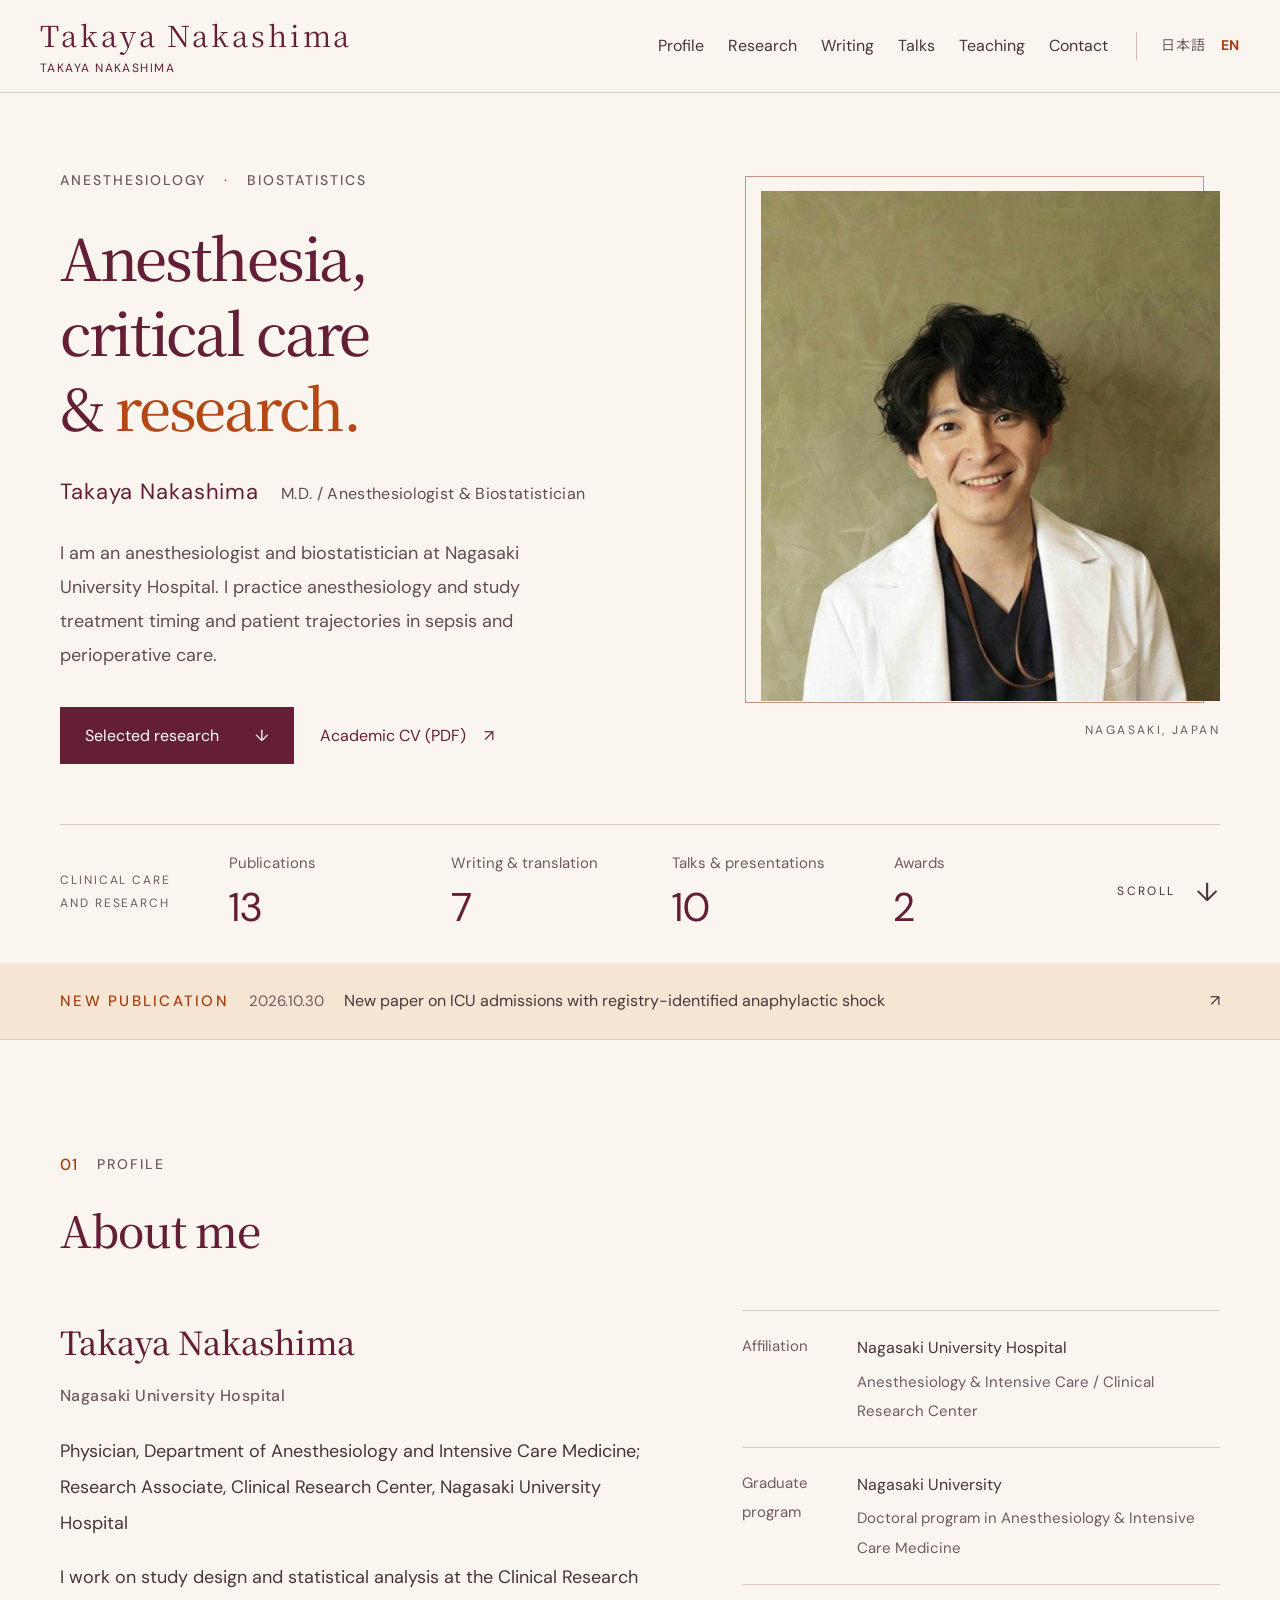
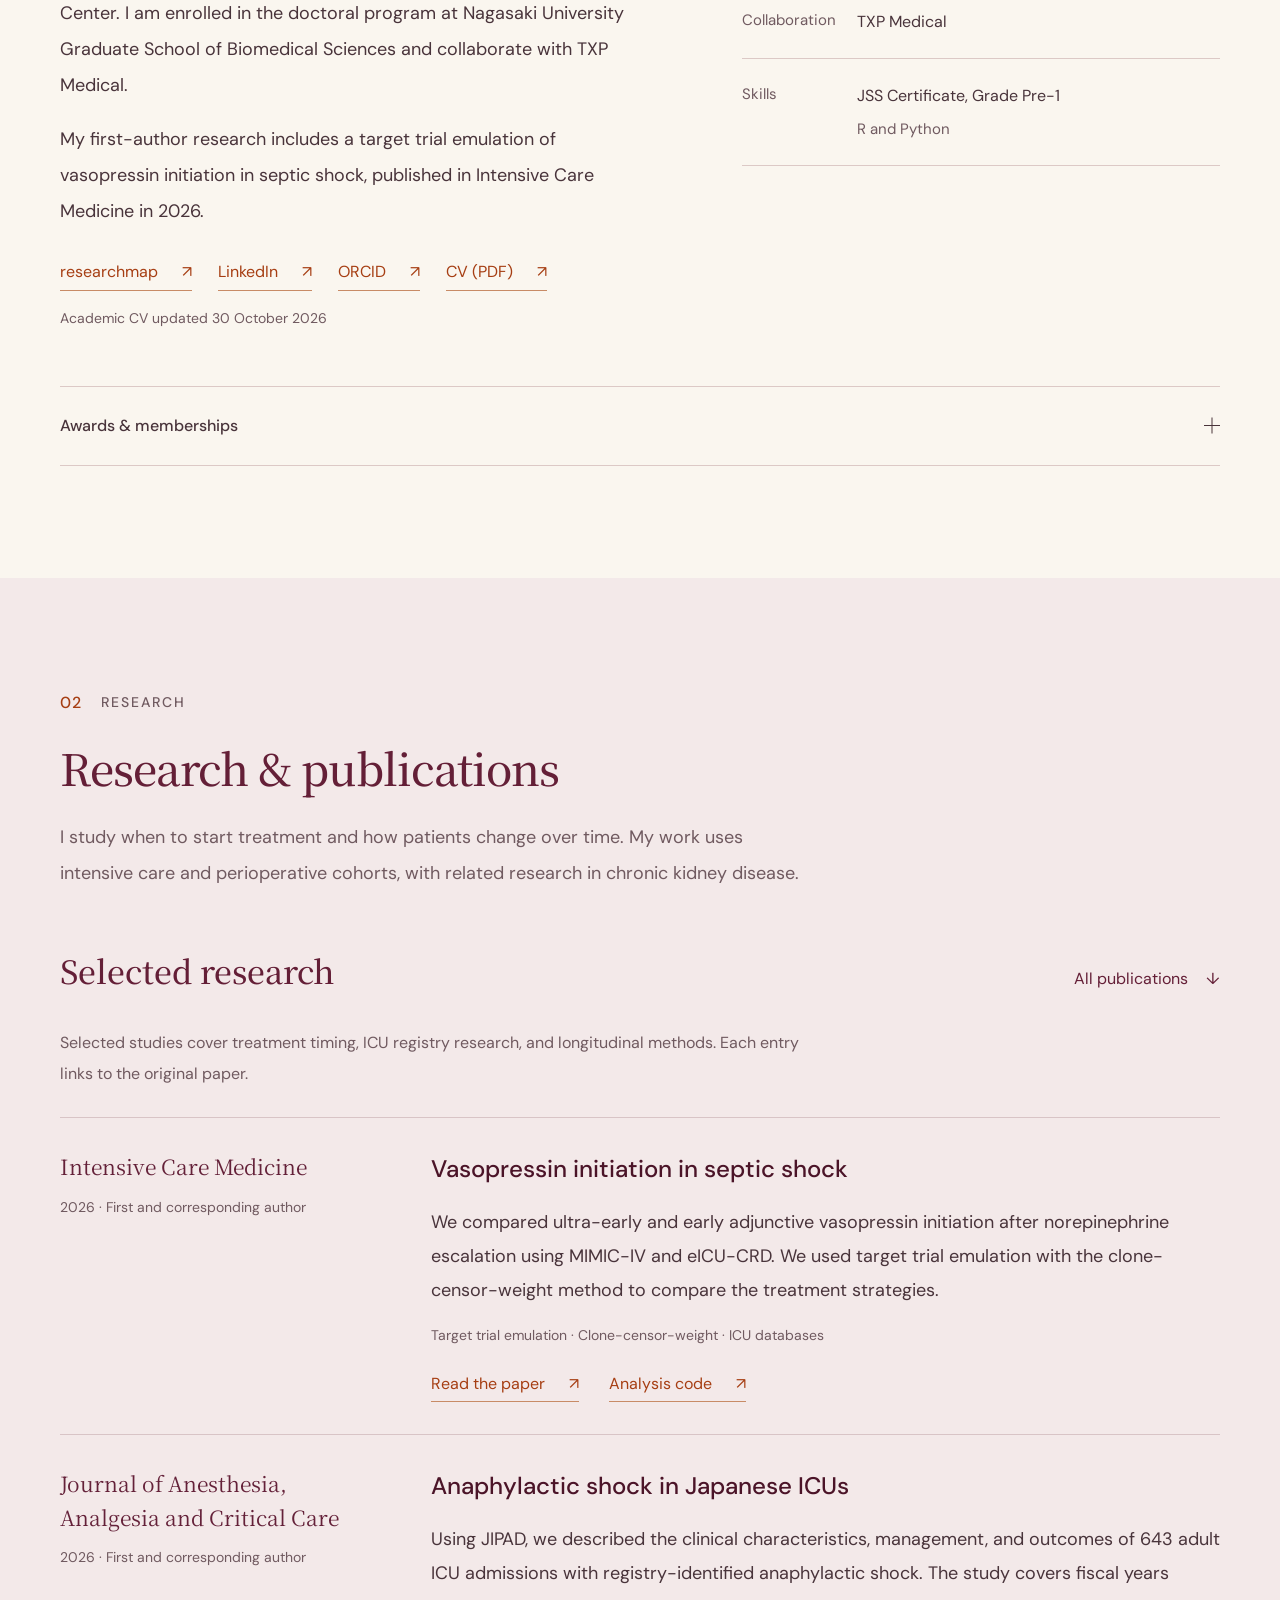
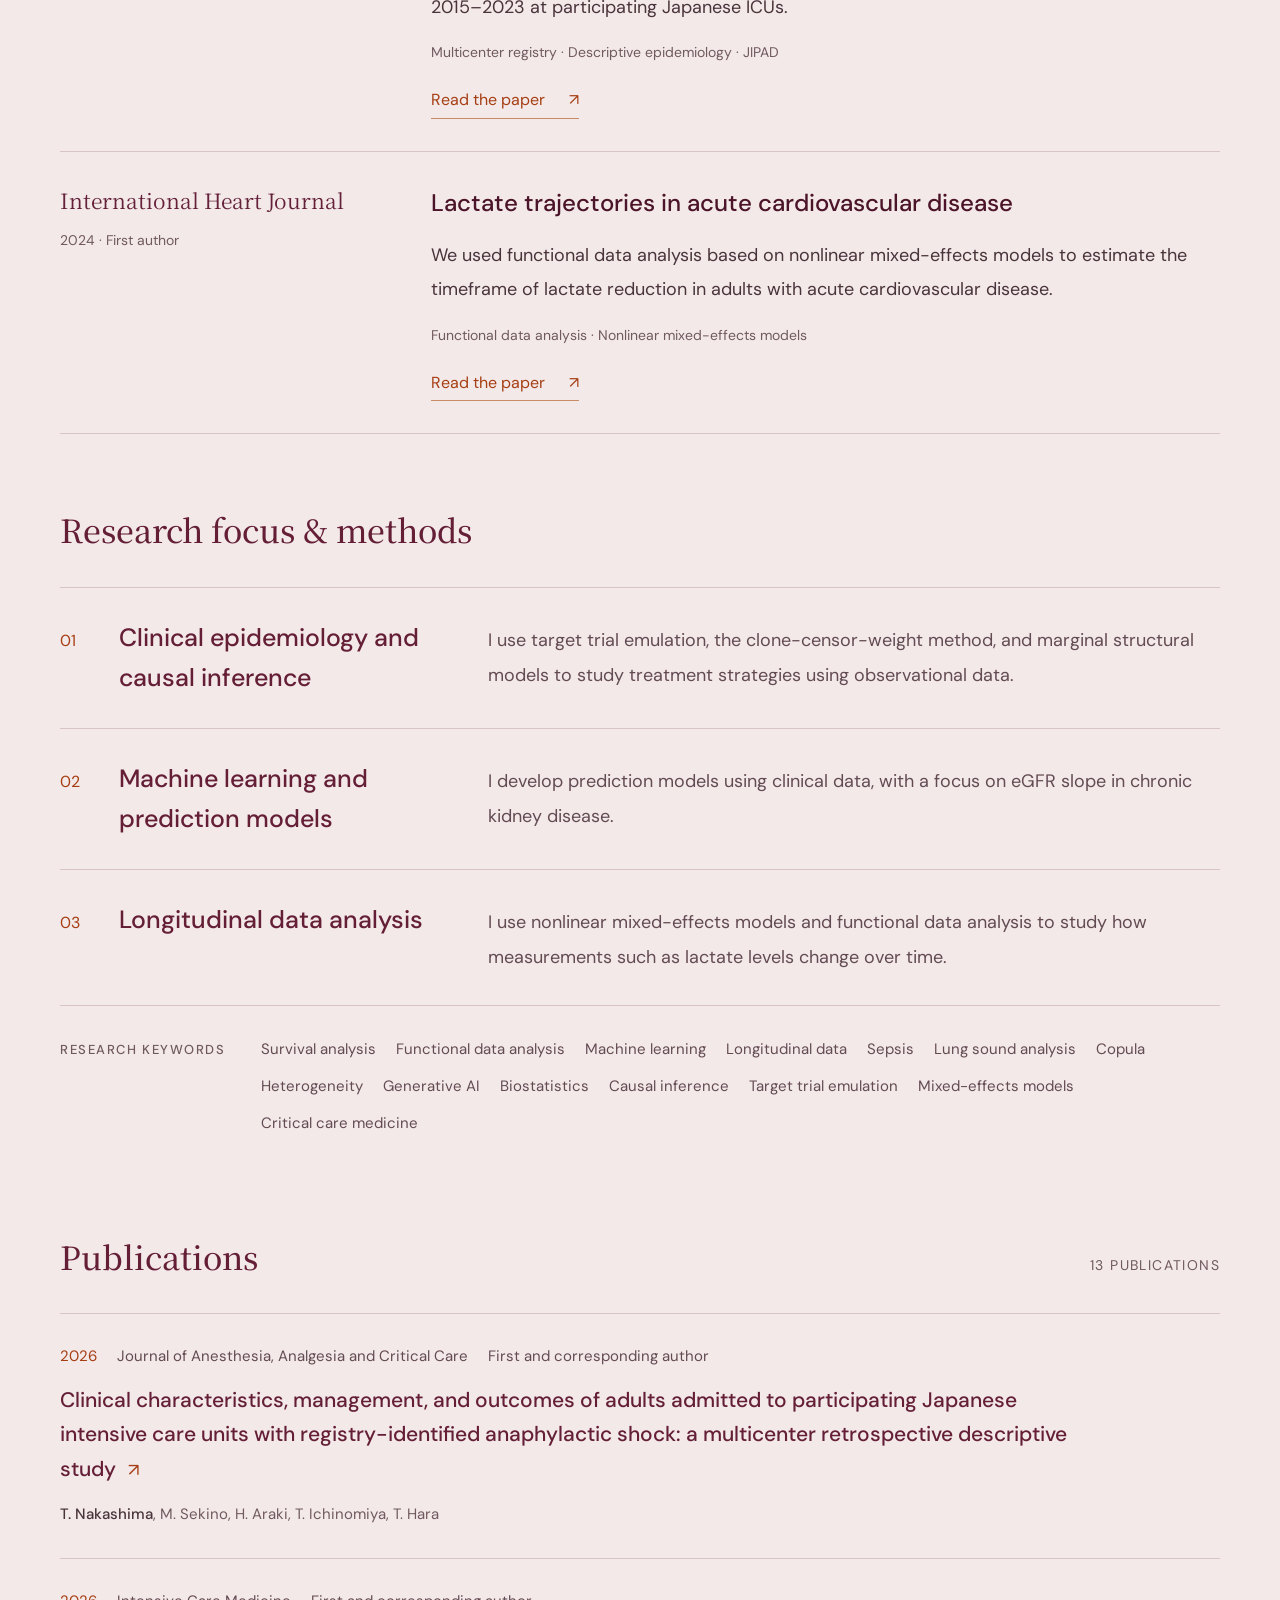
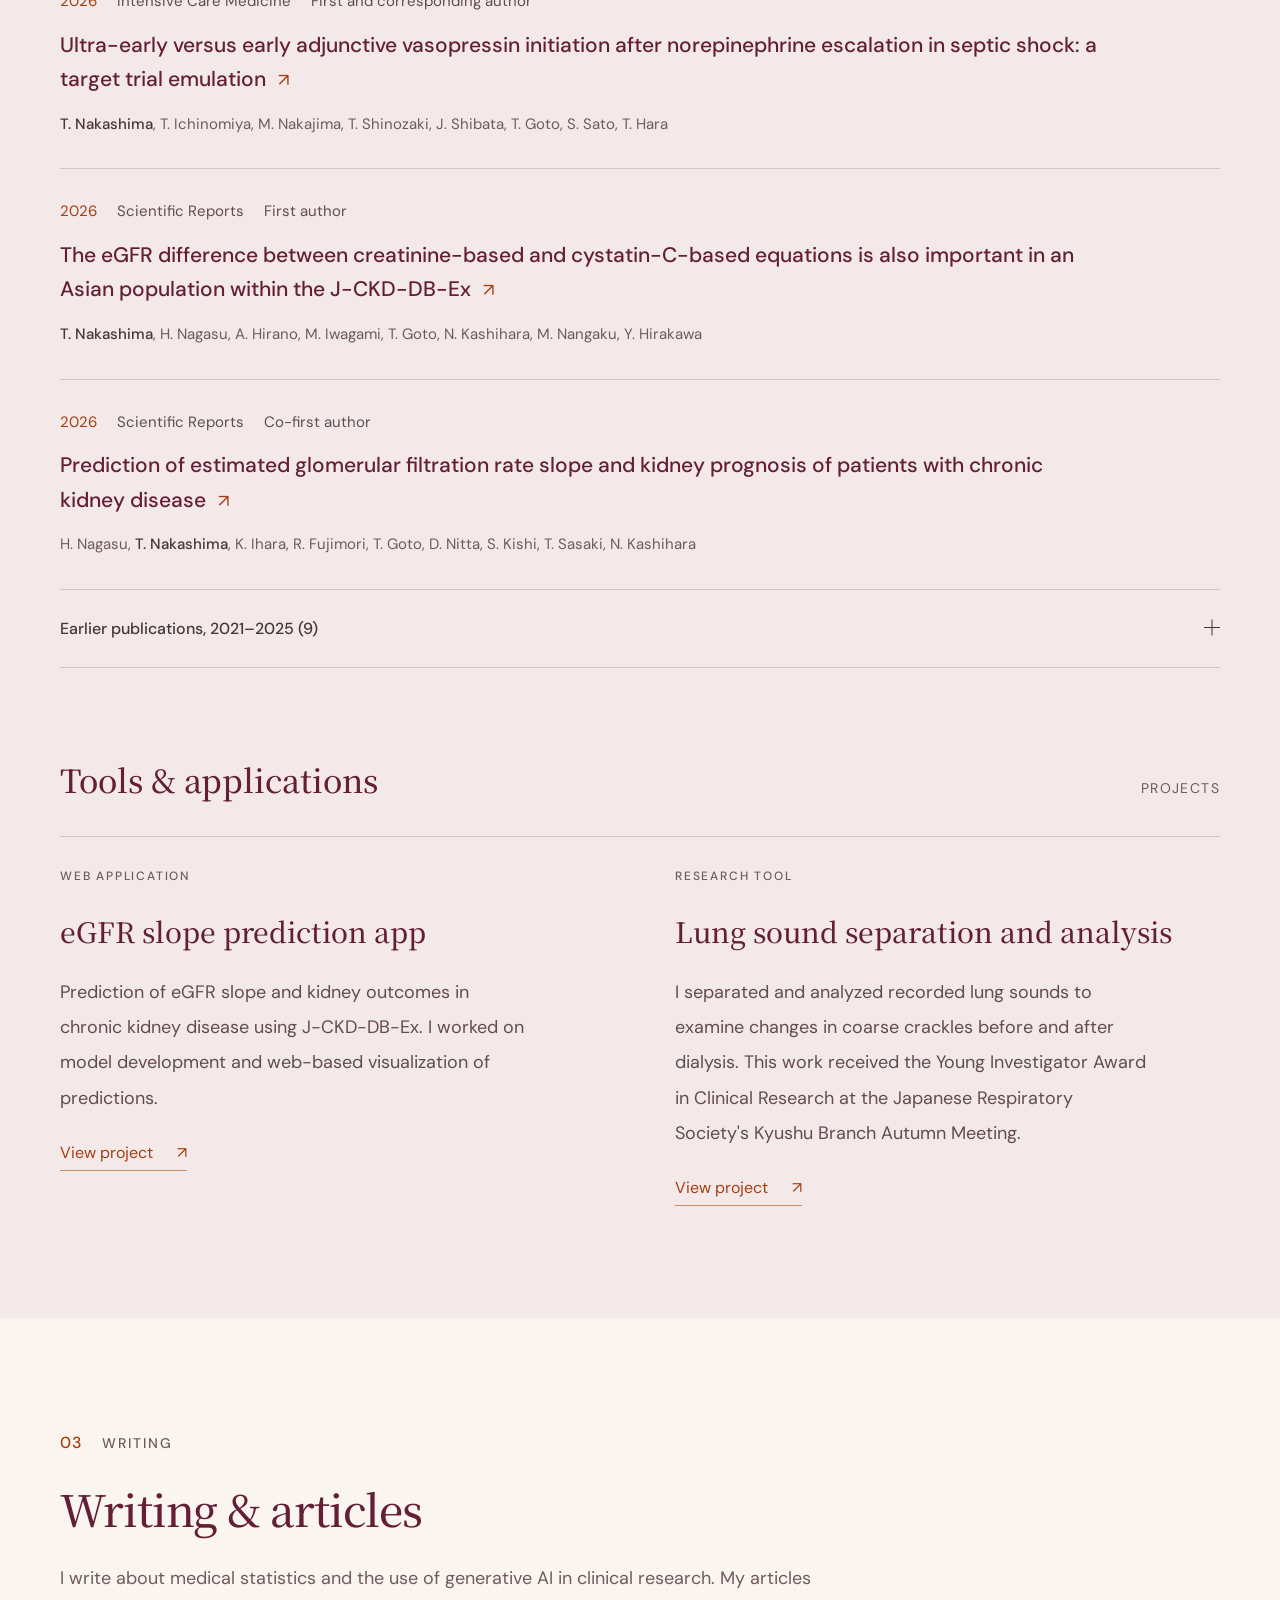
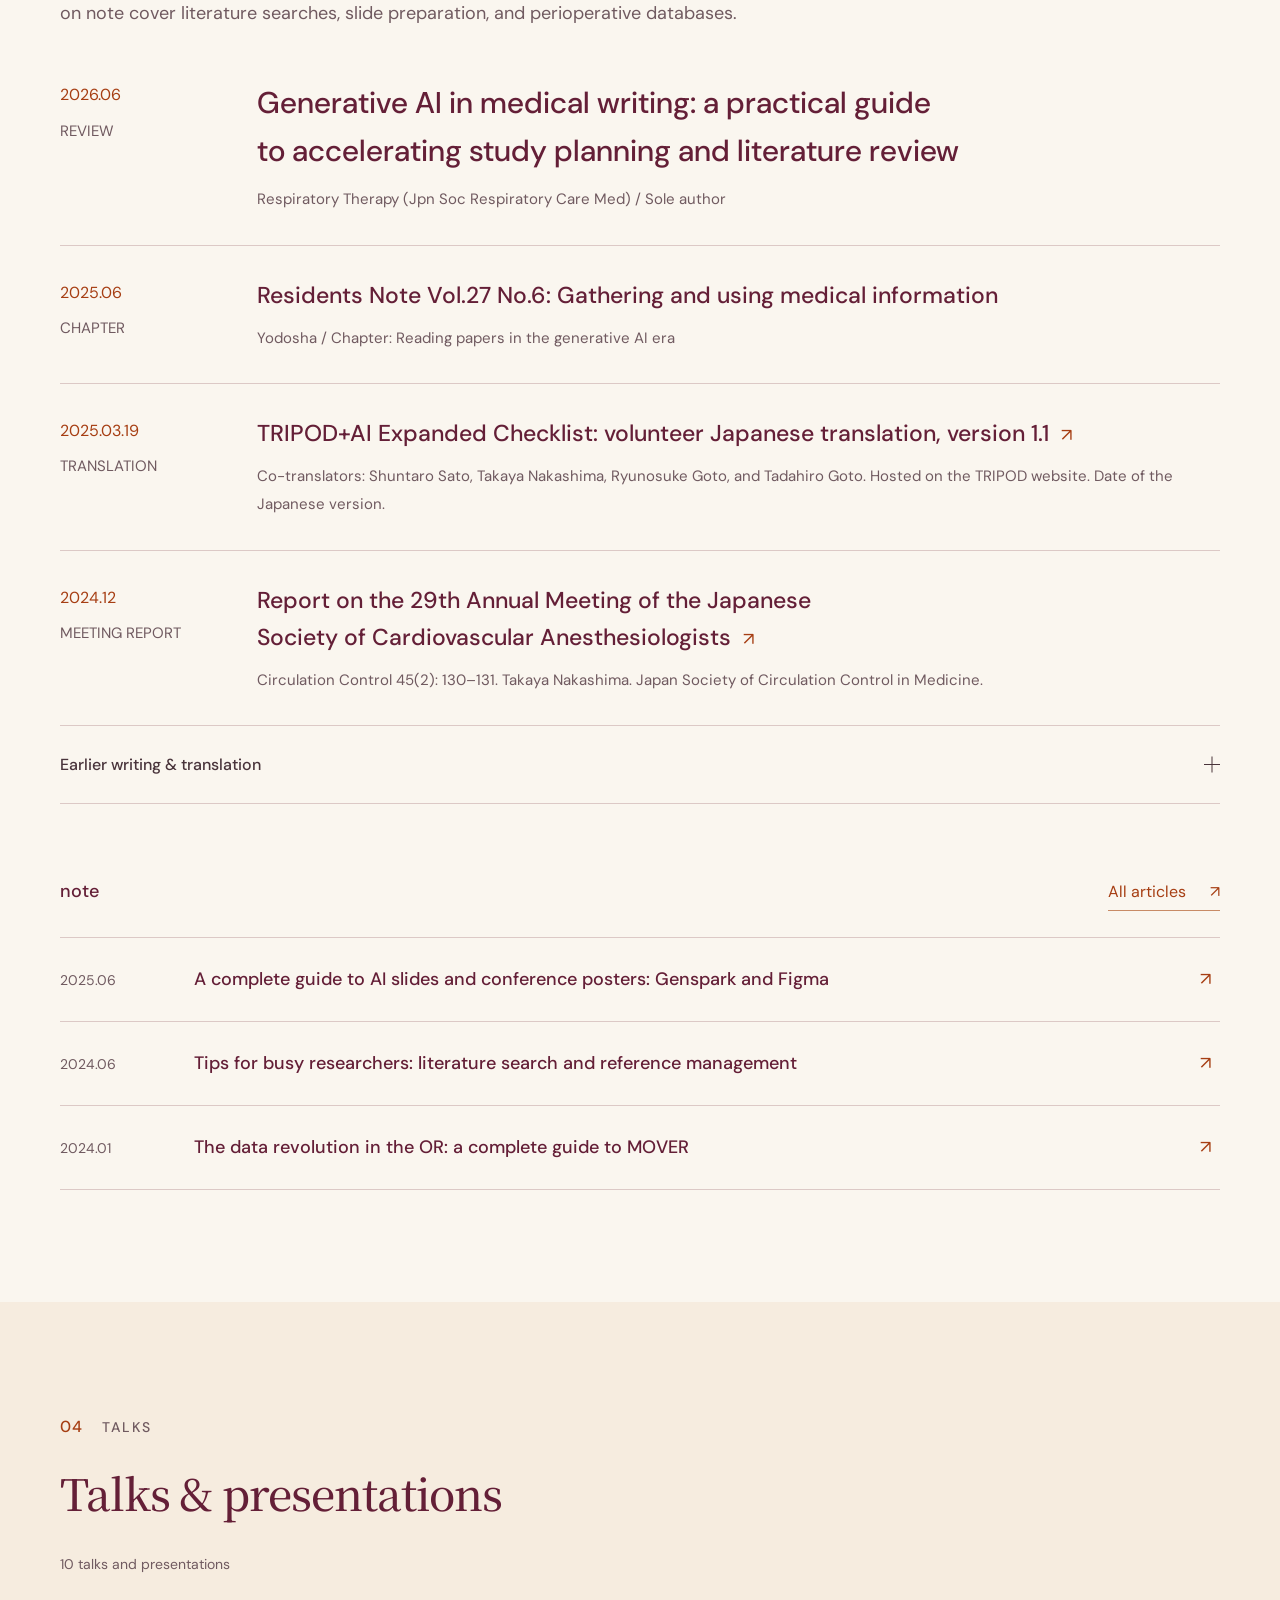
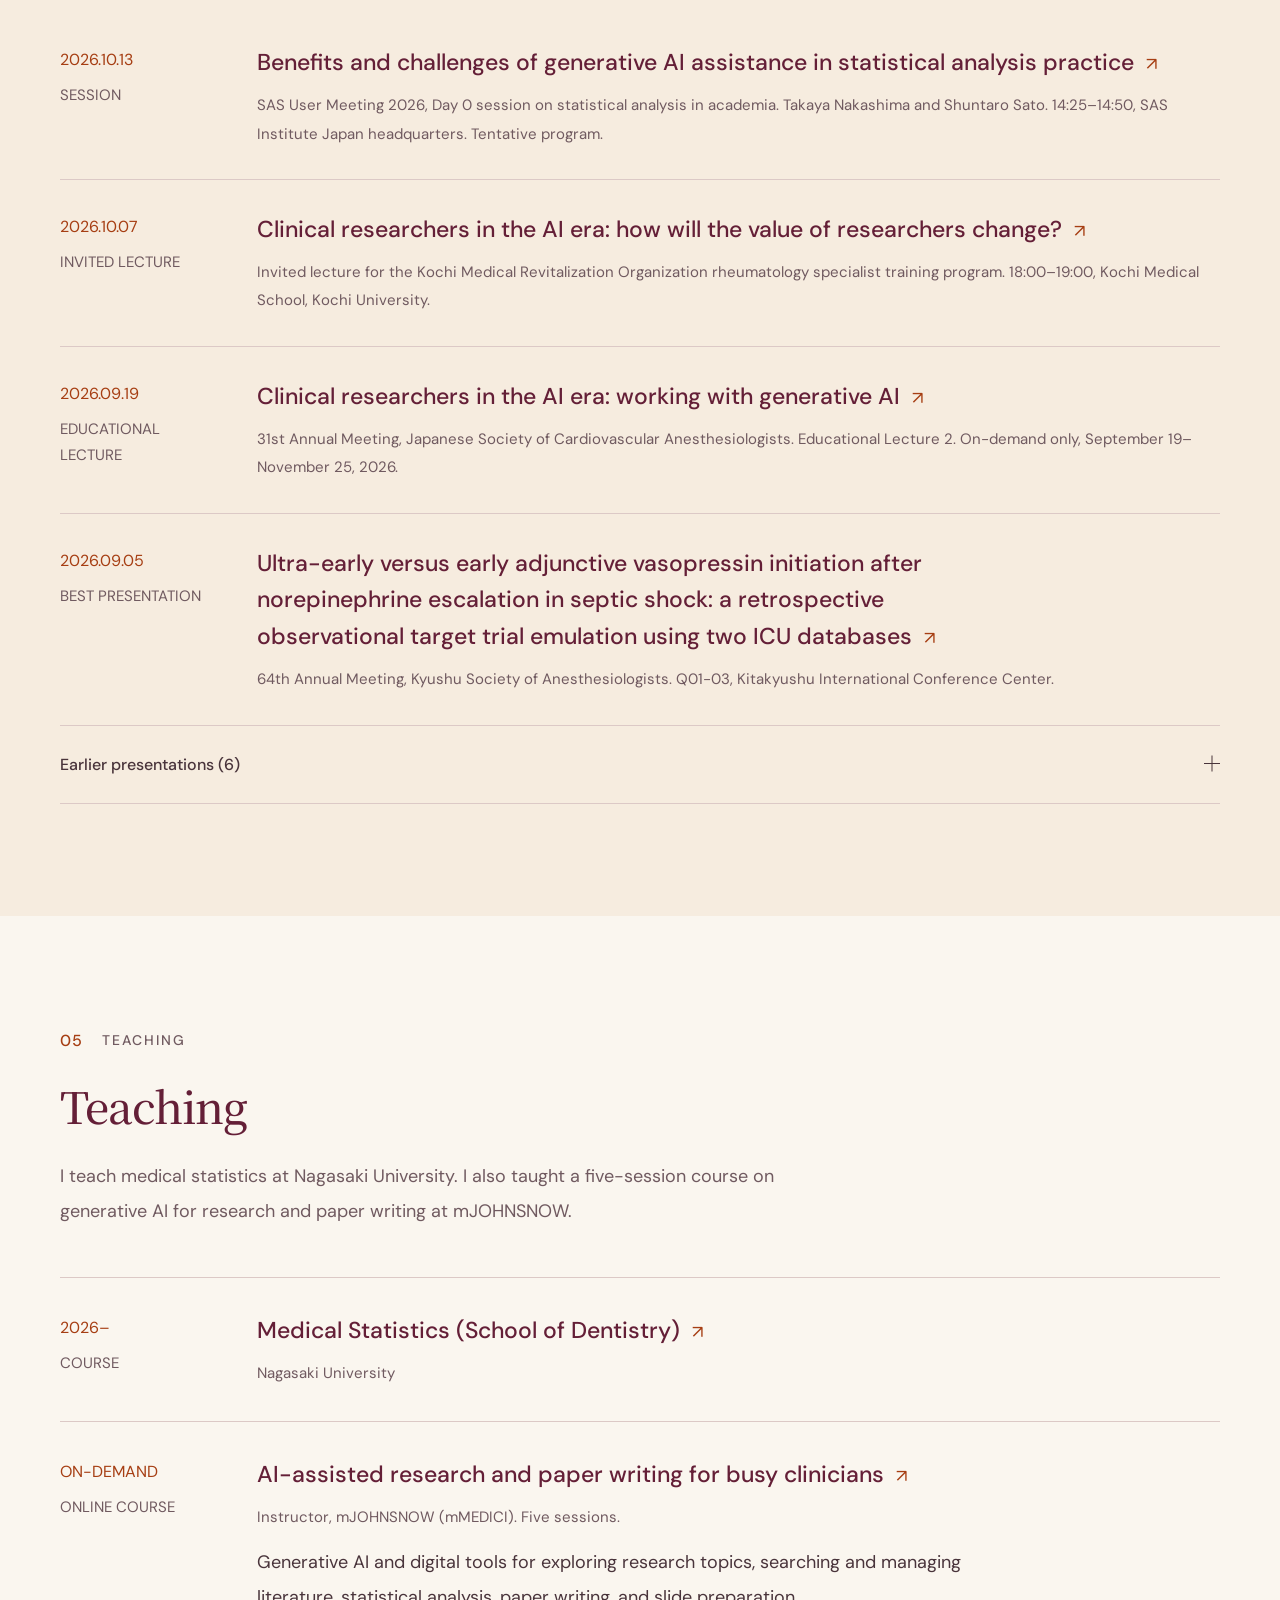
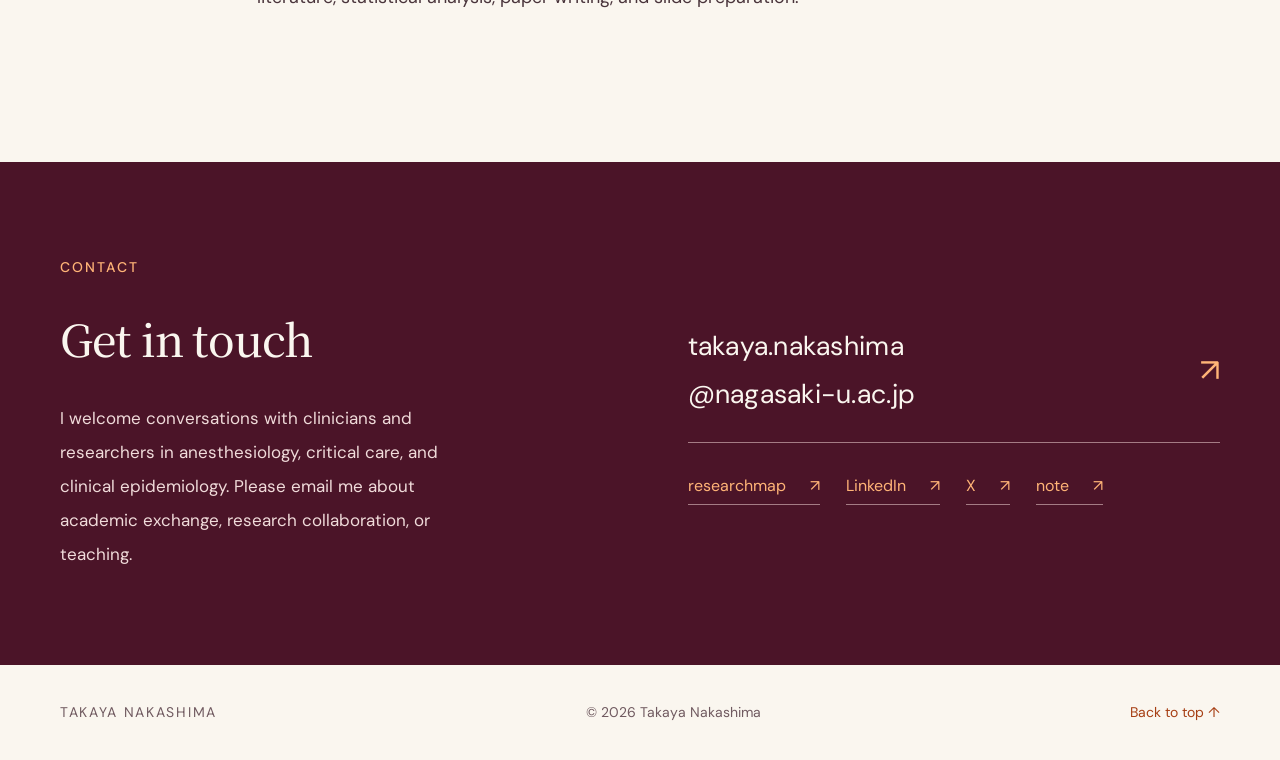
==== commit c583a0e2: "Balance English profile across clinical practice and research" ====
--- a/en/index.html
+++ b/en/index.html
@@ -3,15 +3,15 @@
 <head>
 <meta charset="utf-8">
 <meta name="viewport" content="width=device-width, initial-scale=1">
-<title>Takaya Nakashima, M.D. | Clinical epidemiology and biostatistics</title>
-<meta name="description" content="I am an anesthesiologist and biostatistician at Nagasaki University Hospital. I study treatment timing and patient trajectories in sepsis and perioperative care using clinical databases.">
+<title>Takaya Nakashima, M.D. | Anesthesiology, critical care and biostatistics</title>
+<meta name="description" content="I am an anesthesiologist and biostatistician at Nagasaki University Hospital. I practice anesthesiology and study treatment timing and patient trajectories in sepsis and perioperative care.">
 <meta name="google-site-verification" content="hvCwo7Q3kKA7HeCOFgV9Li-8ylirtfjILbhXgrMBvk4">
 <link rel="canonical" href="https://nakashimatakaya.github.io/en/">
 <link rel="alternate" hreflang="ja" href="https://nakashimatakaya.github.io/">
 <link rel="alternate" hreflang="en" href="https://nakashimatakaya.github.io/en/">
 <link rel="alternate" hreflang="x-default" href="https://nakashimatakaya.github.io/en/">
-<meta property="og:title" content="Takaya Nakashima, M.D. | Clinical epidemiology and biostatistics">
-<meta property="og:description" content="I am an anesthesiologist and biostatistician at Nagasaki University Hospital. I study treatment timing and patient trajectories in sepsis and perioperative care using clinical databases.">
+<meta property="og:title" content="Takaya Nakashima, M.D. | Anesthesiology, critical care and biostatistics">
+<meta property="og:description" content="I am an anesthesiologist and biostatistician at Nagasaki University Hospital. I practice anesthesiology and study treatment timing and patient trajectories in sepsis and perioperative care.">
 <meta property="og:type" content="profile">
 <meta property="og:url" content="https://nakashimatakaya.github.io/en/">
 <meta property="og:image" content="https://nakashimatakaya.github.io/portrait.jpg">
@@ -39,9 +39,9 @@
  <div class="hero-inner container">
   <div class="hero-copy">
    <p class="eyebrow">ANESTHESIOLOGY <span>·</span> BIOSTATISTICS</p>
-   <h1>Clinical<br>epidemiology<br>in <em>critical care.</em></h1>
+   <h1>Anesthesia,<br>critical care<br>&amp; <em>research.</em></h1>
    <p class="hero-name">Takaya Nakashima<span>M.D. / Anesthesiologist & Biostatistician</span></p>
-   <p class="hero-lead">I am an anesthesiologist and biostatistician at Nagasaki University Hospital. I study treatment timing and patient trajectories in sepsis and perioperative care using clinical databases.</p>
+   <p class="hero-lead">I am an anesthesiologist and biostatistician at Nagasaki University Hospital. I practice anesthesiology and study treatment timing and patient trajectories in sepsis and perioperative care.</p>
    <div class="hero-links"><a class="button" href="#selected-research">Selected research<span aria-hidden="true">↓</span></a><a class="quiet-link" href="../Takaya_Nakashima_CV.pdf" target="_blank" rel="noopener noreferrer">Academic CV (PDF)<span aria-hidden="true">↗</span></a></div>
   </div>
   <figure class="hero-photo"><img src="../portrait.jpg" alt="Portrait of Takaya Nakashima" width="1968" height="1968" fetchpriority="high"><figcaption>NAGASAKI, JAPAN</figcaption></figure>
@@ -77,7 +77,7 @@
  <div class="section-head"><div class="eyebrow"><span>05</span>TEACHING</div><h2>Teaching</h2><p class=section-intro>I teach medical statistics at Nagasaki University. I also taught a five-session course on generative AI for research and paper writing at mJOHNSNOW.</p></div>
  <ol class="record-list teaching-list"><li class="record "><div class="record-date"><span>2026–</span><small>COURSE</small></div><div class="record-body"><h3><a href="https://researchmap.jp/nakataka8228/teaching_experience/55017056" target="_blank" rel="noopener noreferrer">Medical Statistics (School of Dentistry)<span class="record-arrow" aria-hidden="true">↗</span></a></h3><p class="record-meta">Nagasaki University</p></div></li><li class="record "><div class="record-date"><span>ON-DEMAND</span><small>ONLINE COURSE</small></div><div class="record-body"><h3><a href="https://note.com/mmedici/n/n291ca1469544" target="_blank" rel="noopener noreferrer">AI-assisted research and paper writing for busy clinicians<span class="record-arrow" aria-hidden="true">↗</span></a></h3><p class="record-meta">Instructor, mJOHNSNOW (mMEDICI). Five sessions.</p><p>Generative AI and digital tools for exploring research topics, searching and managing literature, statistical analysis, paper writing, and slide preparation.</p></div></li></ol>
 </section>
-<section class="contact-section" id="contact"><div class="container contact-grid"><div><p class="eyebrow">CONTACT</p><h2>Research<br>collaboration</h2><p>I welcome discussions about collaborative research in critical care, clinical epidemiology, and biostatistics. Please email me with a research question or project outline. My current CV is available above.</p></div><div class="contact-links"><a class="email" href="mailto:takaya.nakashima@nagasaki-u.ac.jp">takaya.nakashima<span>@nagasaki-u.ac.jp</span><i aria-hidden="true">↗</i></a><div class="inline-links"><a class="text-link" href="https://researchmap.jp/nakataka8228" target="_blank" rel="noopener noreferrer">researchmap<span aria-hidden="true">↗</span></a><a class="text-link" href="https://www.linkedin.com/in/%E8%AA%89%E4%B9%9F-%E4%B8%AD%E5%B3%B6-a26263443/" target="_blank" rel="noopener noreferrer">LinkedIn<span aria-hidden="true">↗</span></a><a class="text-link" href="https://x.com/naka_takaya" target="_blank" rel="noopener noreferrer">X<span aria-hidden="true">↗</span></a><a class="text-link" href="https://note.com/nakashima_takaya" target="_blank" rel="noopener noreferrer">note<span aria-hidden="true">↗</span></a></div></div></div></section>
+<section class="contact-section" id="contact"><div class="container contact-grid"><div><p class="eyebrow">CONTACT</p><h2>Get in touch</h2><p>I welcome conversations with clinicians and researchers in anesthesiology, critical care, and clinical epidemiology. Please email me about academic exchange, research collaboration, or teaching.</p></div><div class="contact-links"><a class="email" href="mailto:takaya.nakashima@nagasaki-u.ac.jp">takaya.nakashima<span>@nagasaki-u.ac.jp</span><i aria-hidden="true">↗</i></a><div class="inline-links"><a class="text-link" href="https://researchmap.jp/nakataka8228" target="_blank" rel="noopener noreferrer">researchmap<span aria-hidden="true">↗</span></a><a class="text-link" href="https://www.linkedin.com/in/%E8%AA%89%E4%B9%9F-%E4%B8%AD%E5%B3%B6-a26263443/" target="_blank" rel="noopener noreferrer">LinkedIn<span aria-hidden="true">↗</span></a><a class="text-link" href="https://x.com/naka_takaya" target="_blank" rel="noopener noreferrer">X<span aria-hidden="true">↗</span></a><a class="text-link" href="https://note.com/nakashima_takaya" target="_blank" rel="noopener noreferrer">note<span aria-hidden="true">↗</span></a></div></div></div></section>
 </main>
 <footer class="container site-footer"><a class="footer-name" href="#top">TAKAYA NAKASHIMA</a><p>© 2026 Takaya Nakashima</p><a href="#top">Back to top ↑</a></footer>
 </body>
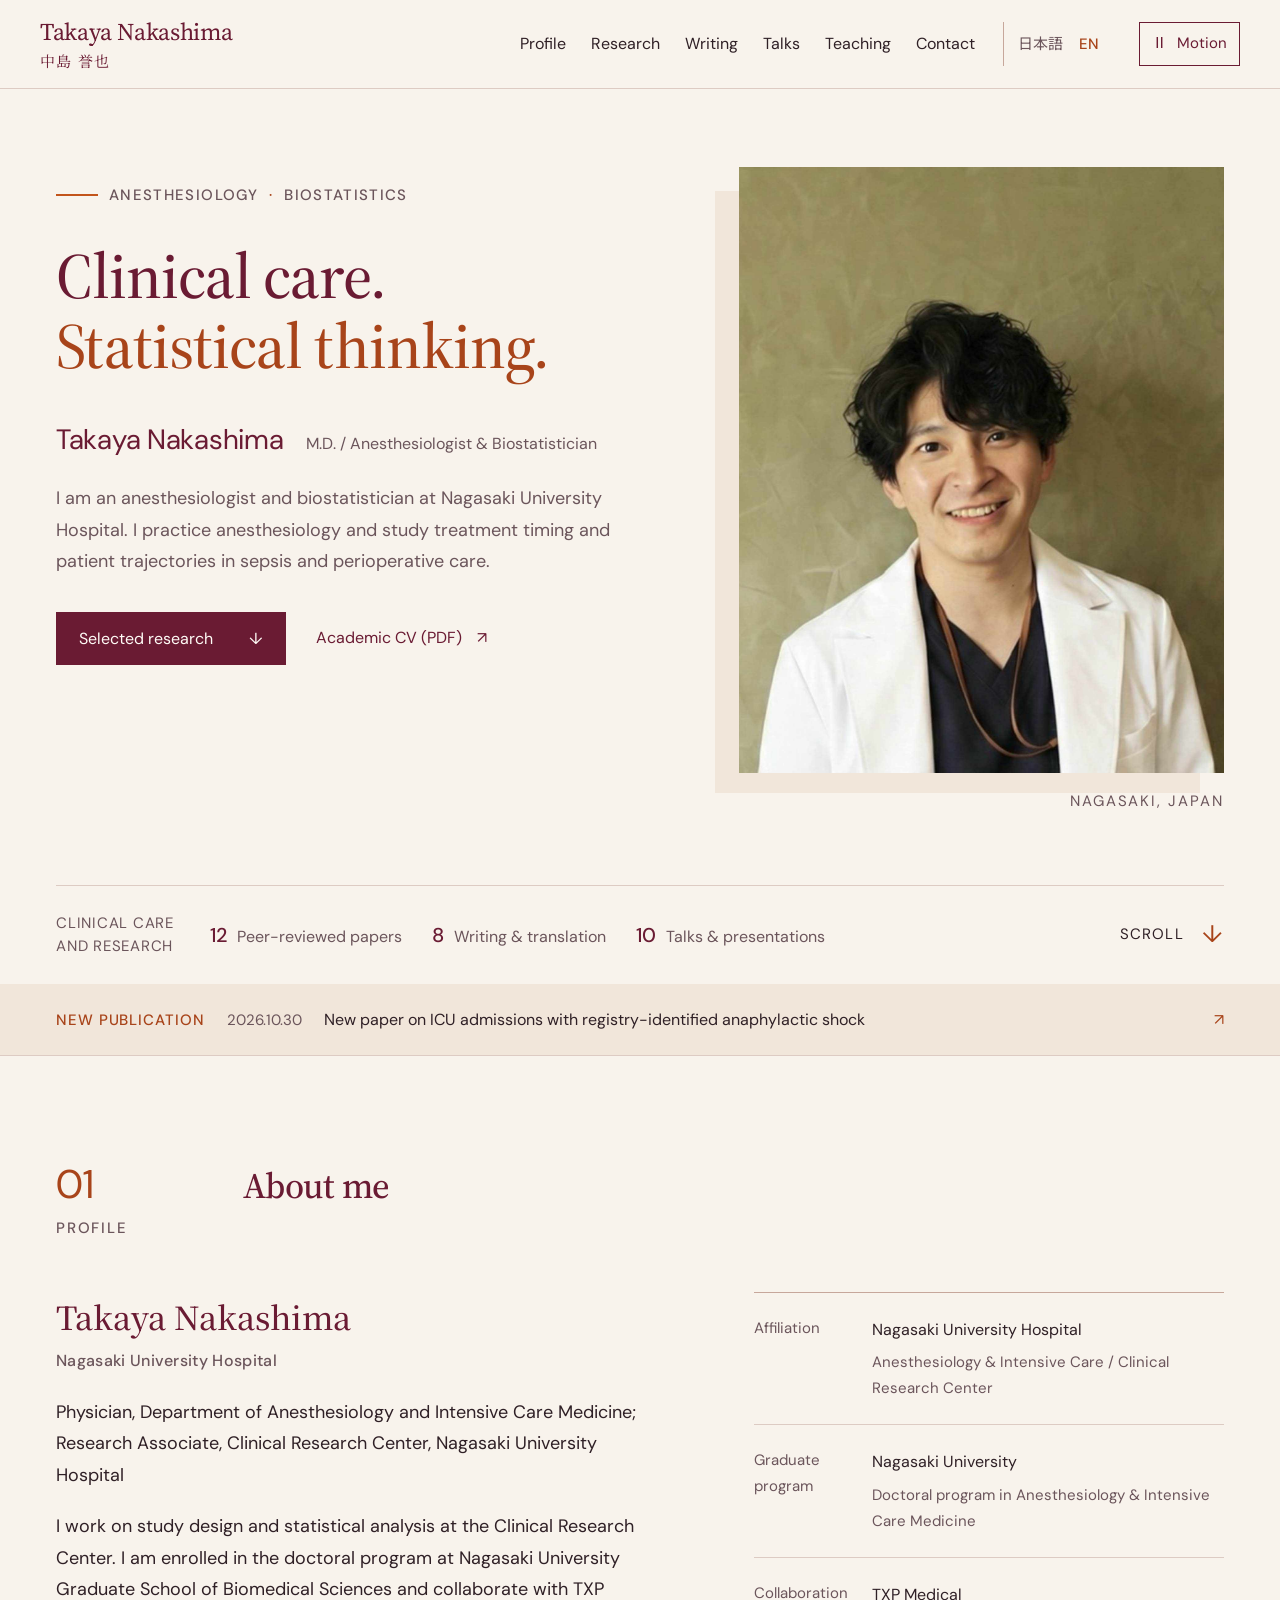
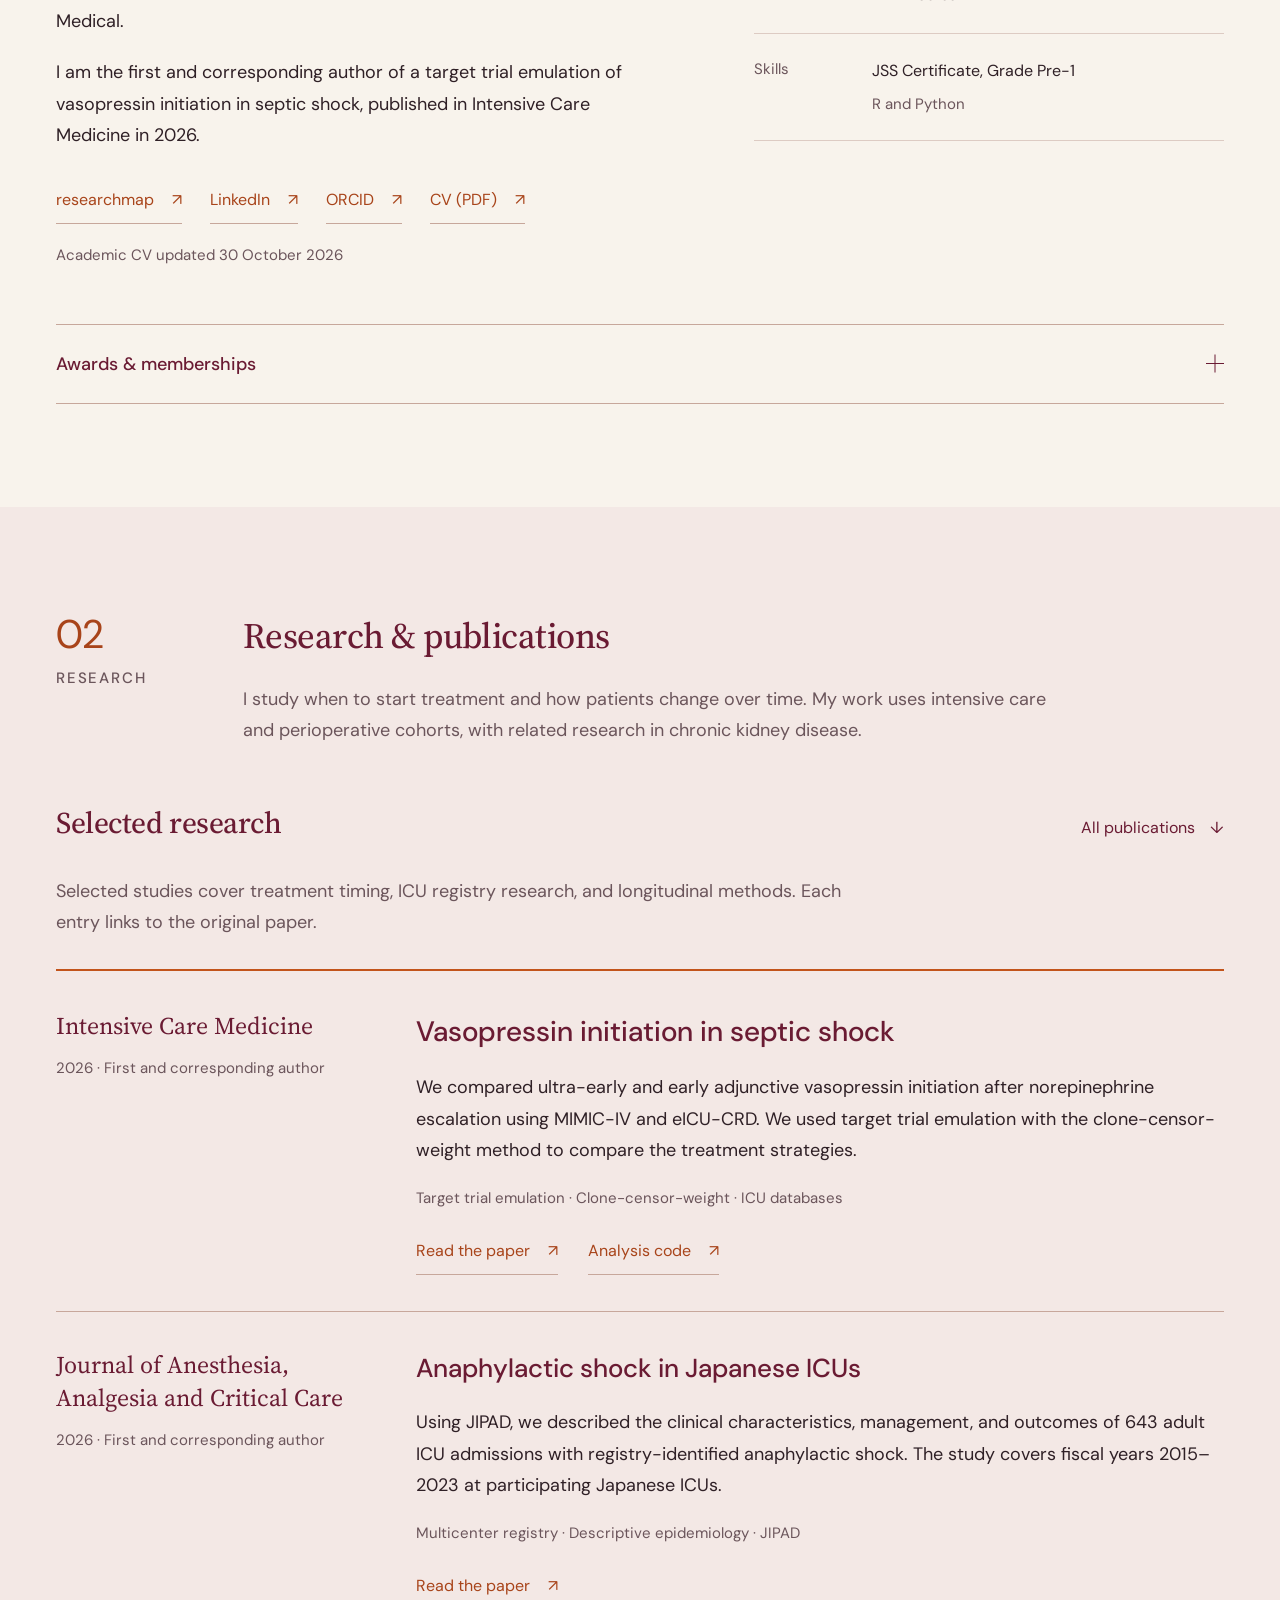
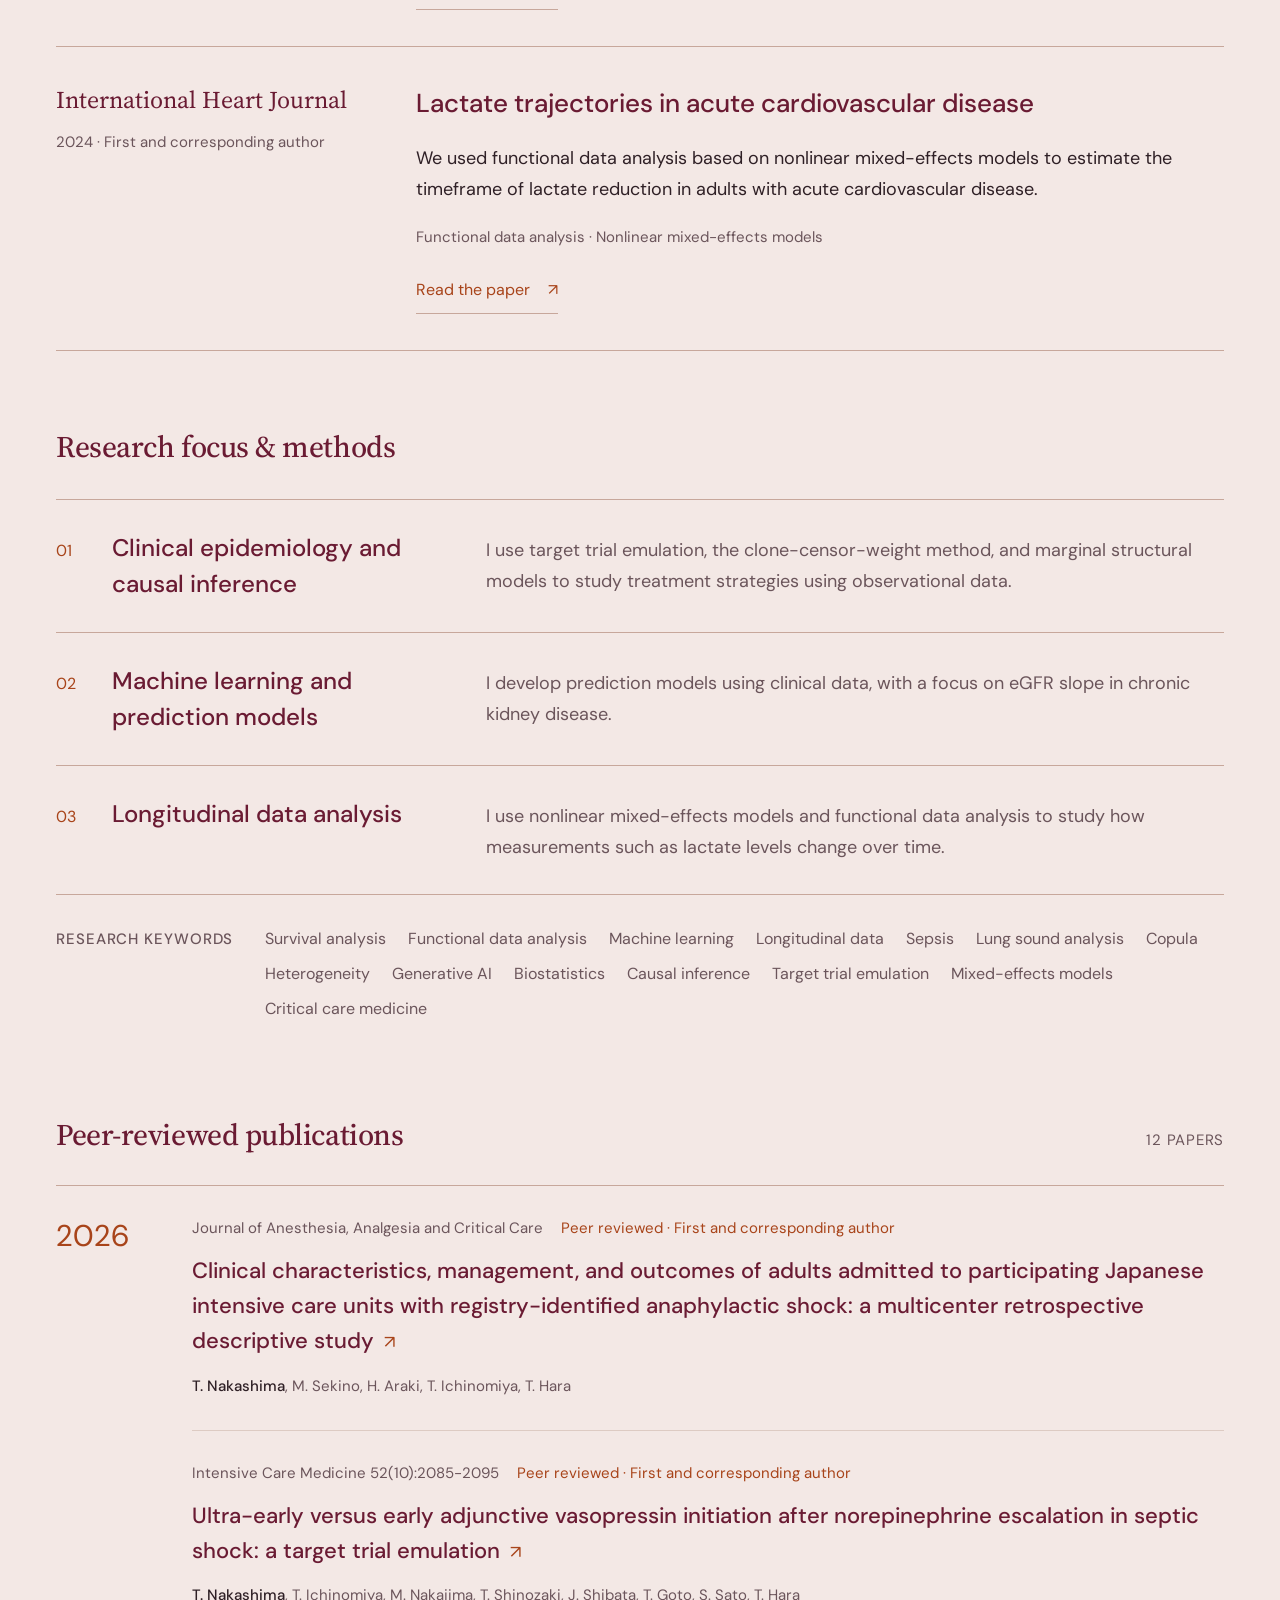
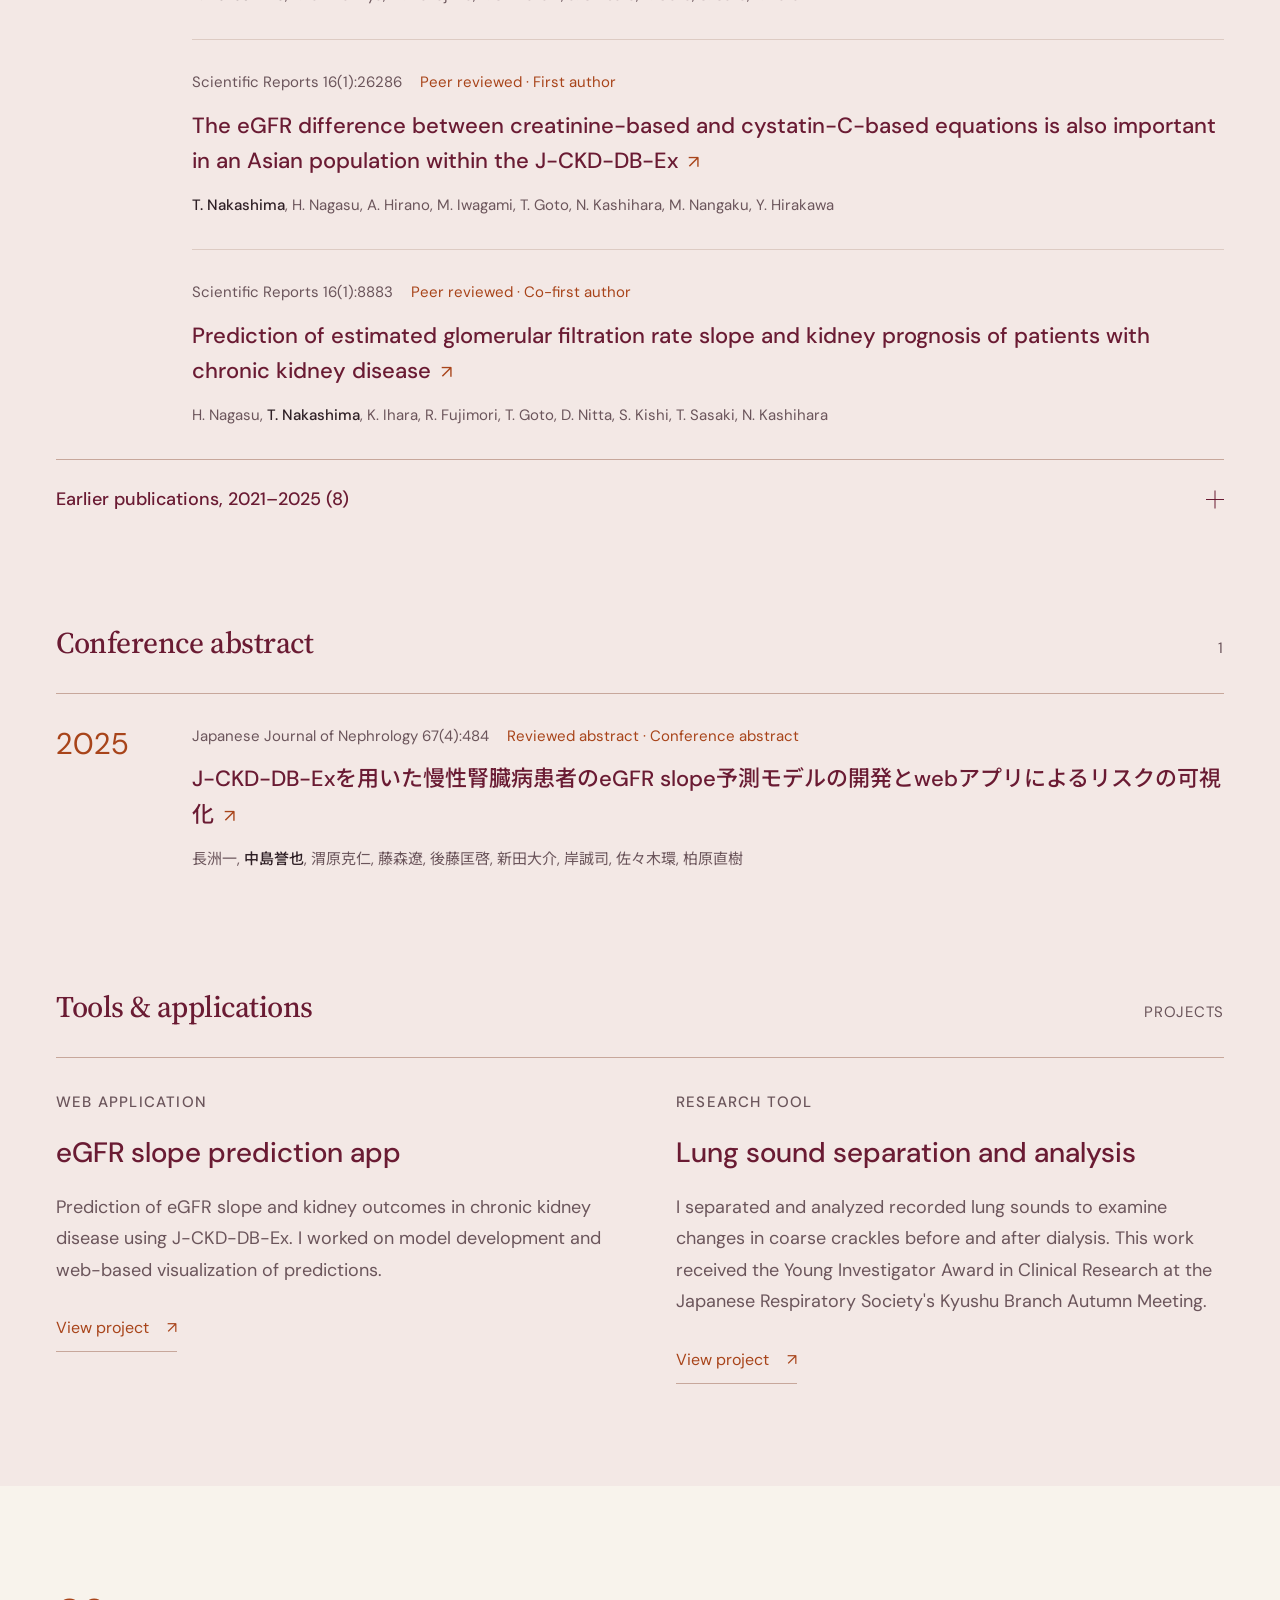
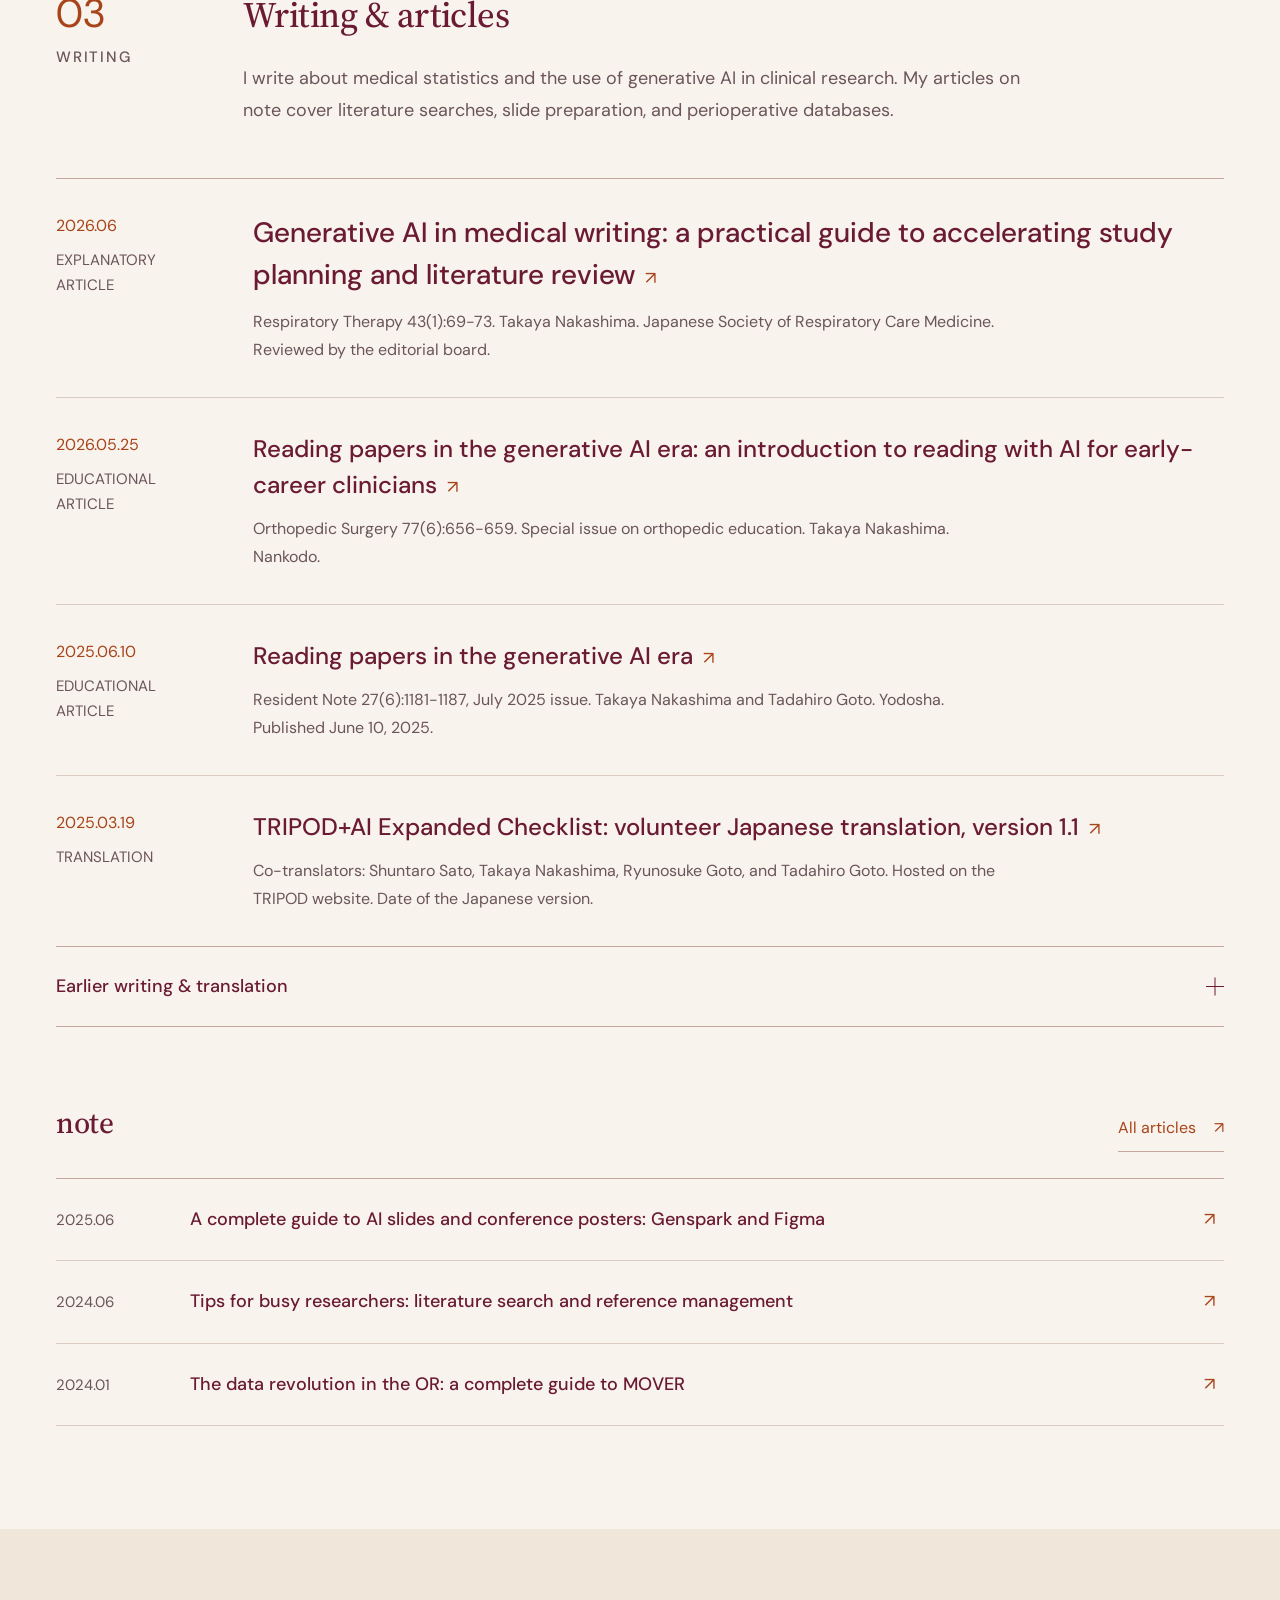
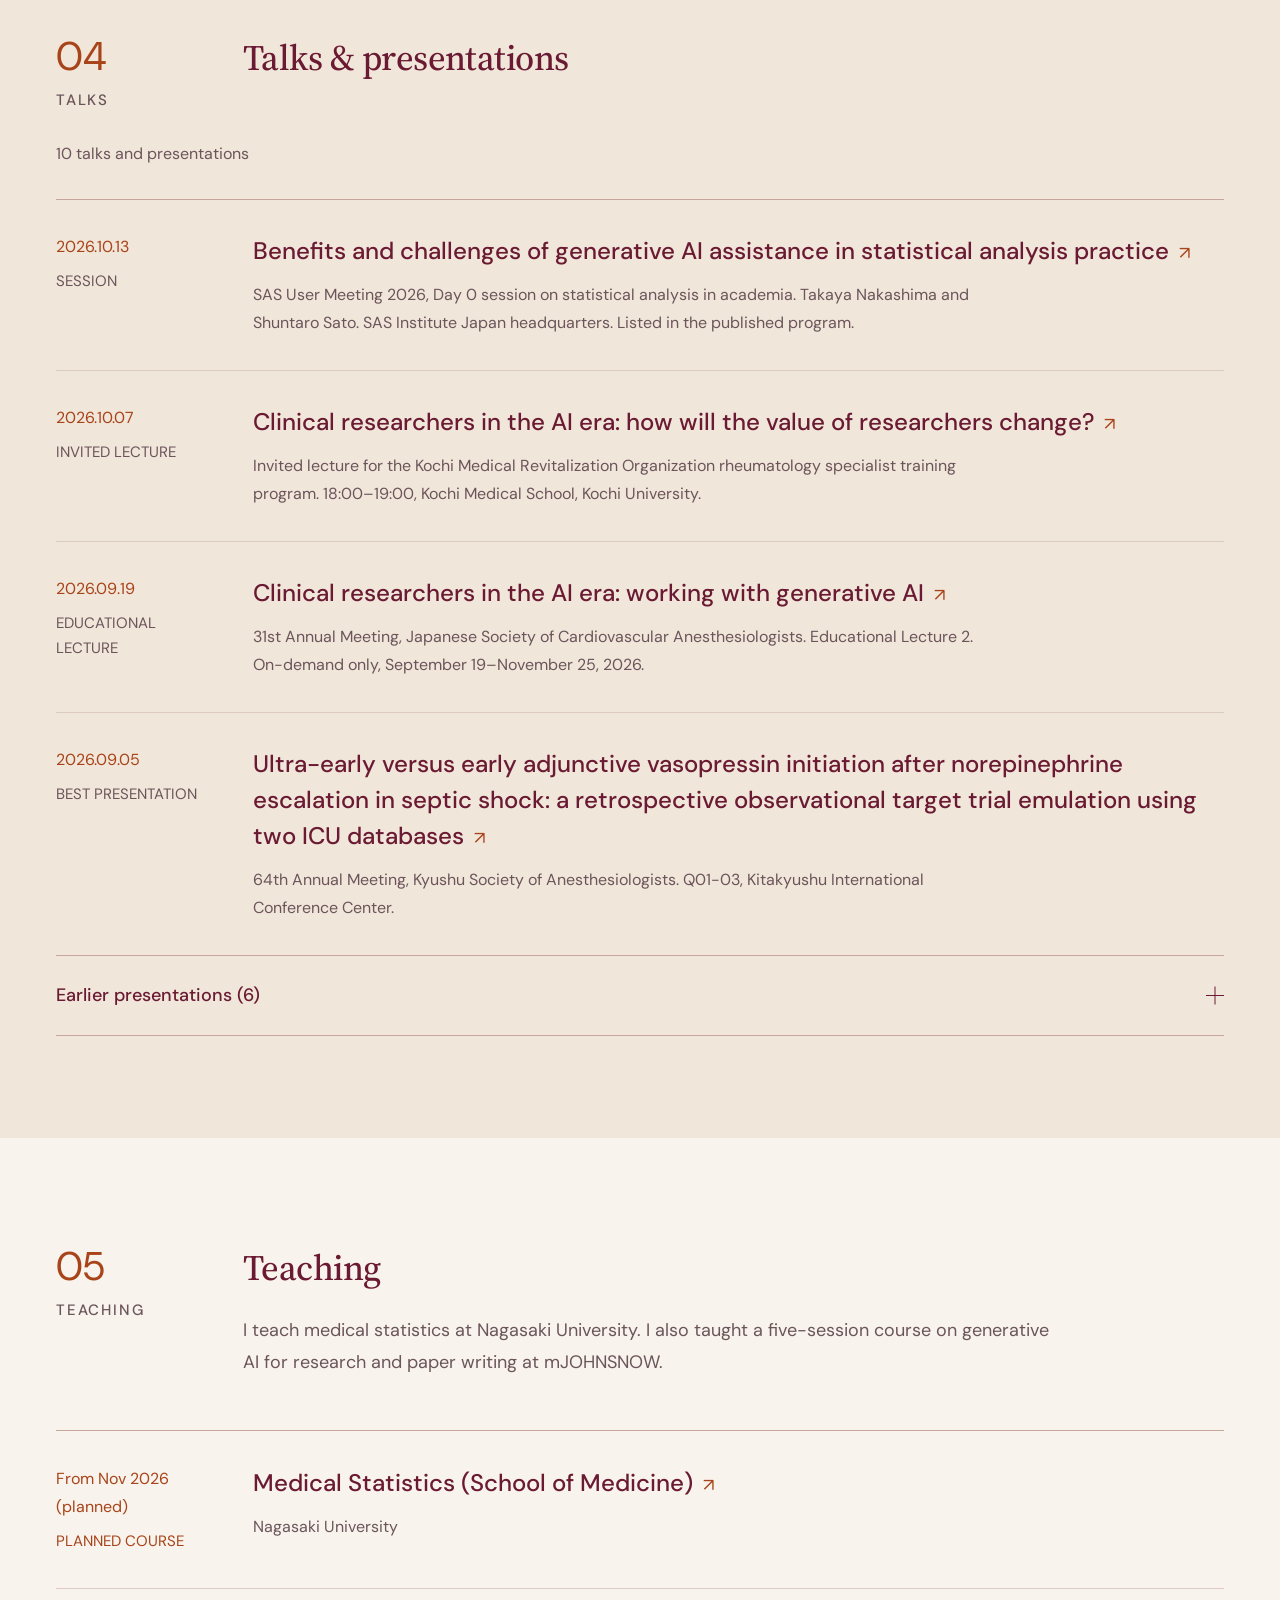
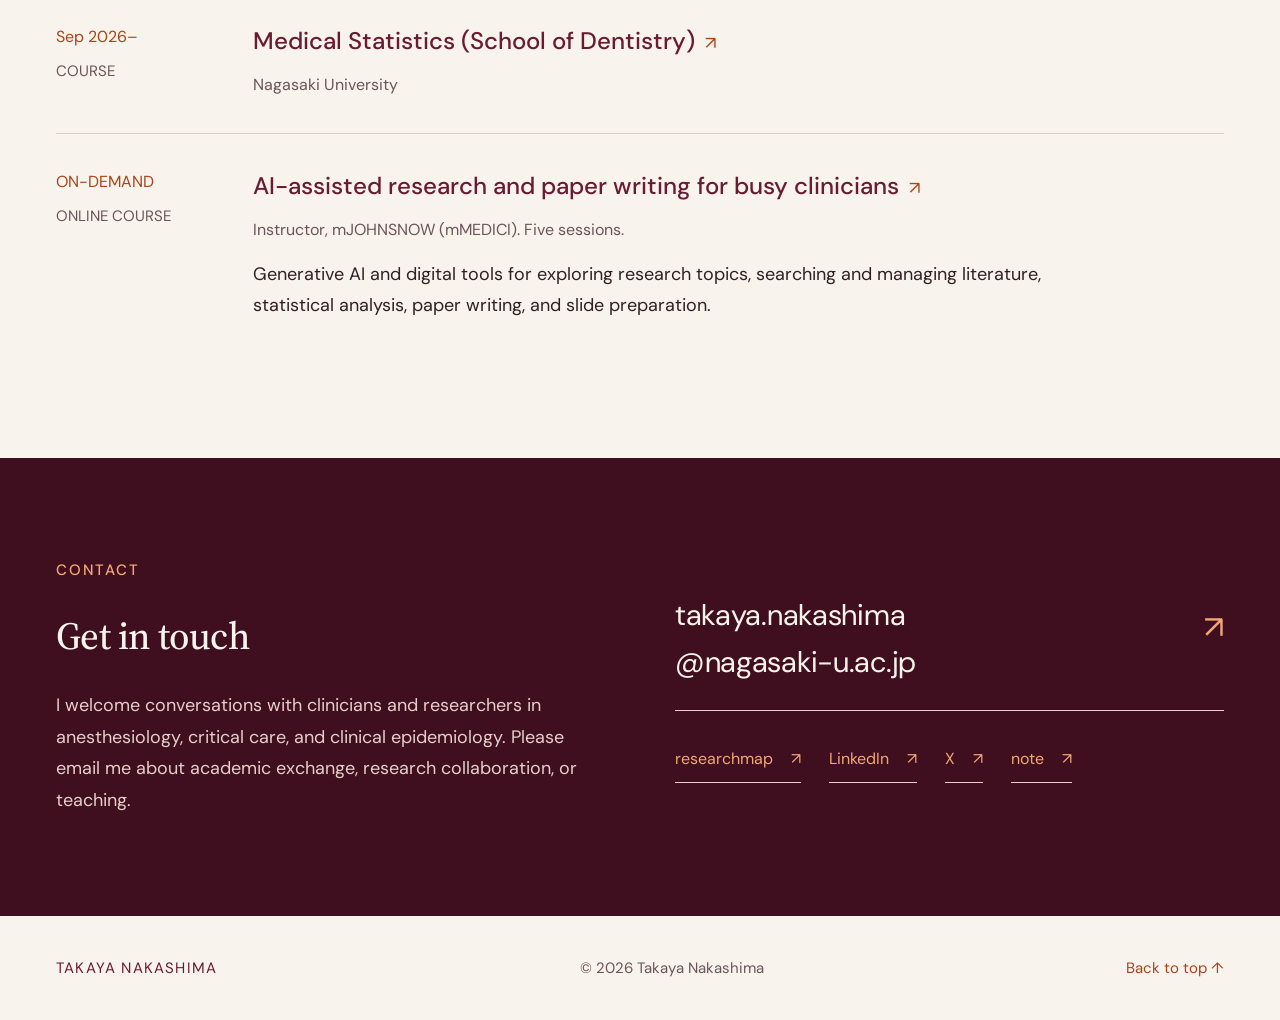
==== commit 0ebbe0c2: "Redesign bilingual portfolio and reconcile publication records" ====
--- a/en/index.html
+++ b/en/index.html
@@ -3,6 +3,7 @@
 <head>
 <meta charset="utf-8">
 <meta name="viewport" content="width=device-width, initial-scale=1">
+<script>try { if (!matchMedia('(prefers-reduced-motion: reduce)').matches && localStorage.getItem('portfolio-motion') !== 'paused') document.documentElement.classList.add('hero-motion'); } catch (_) {}</script>
 <title>Takaya Nakashima, M.D. | Anesthesiology, critical care and biostatistics</title>
 <meta name="description" content="I am an anesthesiologist and biostatistician at Nagasaki University Hospital. I practice anesthesiology and study treatment timing and patient trajectories in sepsis and perioperative care.">
 <meta name="google-site-verification" content="hvCwo7Q3kKA7HeCOFgV9Li-8ylirtfjILbhXgrMBvk4">
@@ -15,23 +16,24 @@
 <meta property="og:type" content="profile">
 <meta property="og:url" content="https://nakashimatakaya.github.io/en/">
 <meta property="og:image" content="https://nakashimatakaya.github.io/portrait.jpg">
-<meta name="theme-color" content="#641f37">
+<meta name="theme-color" content="#6a1b33">
 <link rel="icon" href="../favicon.svg" type="image/svg+xml">
 <link rel="preconnect" href="https://fonts.googleapis.com">
 <link rel="preconnect" href="https://fonts.gstatic.com" crossorigin>
-<link href="https://fonts.googleapis.com/css2?family=Noto+Sans+JP:wght@400;500;600;700&family=Noto+Serif+JP:wght@400;500;600&family=DM+Sans:wght@400;500;600&display=swap" rel="stylesheet">
-<link rel="stylesheet" href="../style.css?v=20261030a">
-<script defer src="../site.js?v=20260922e"></script>
+<link href="https://fonts.googleapis.com/css2?family=Noto+Sans+JP:wght@400;500;600&family=Noto+Serif+JP:wght@500&family=DM+Sans:wght@400;500;600&family=Source+Serif+4:opsz,wght@8..60,500&display=swap" rel="stylesheet">
+<link rel="stylesheet" href="../style.css?v=20261030c">
+<script defer src="../site.js?v=20261030c"></script>
 <script type="application/ld+json">{"@context": "https://schema.org", "@type": "Person", "name": "中島誉也", "alternateName": "Takaya Nakashima", "jobTitle": "Anesthesiologist and Biostatistician", "url": "https://nakashimatakaya.github.io/", "image": "https://nakashimatakaya.github.io/portrait.jpg", "worksFor": {"@type": "Organization", "name": "Nagasaki University Hospital"}, "sameAs": ["https://researchmap.jp/nakataka8228", "https://www.linkedin.com/in/%E8%AA%89%E4%B9%9F-%E4%B8%AD%E5%B3%B6-a26263443/", "https://orcid.org/0009-0001-4214-3945", "https://github.com/nakashimatakaya"]}</script>
 </head>
 <body>
+<div class="scroll-progress" aria-hidden="true"></div>
 <a class="skip-link" href="#main">Skip to content</a>
 <header class="site-header">
  <div class="header-inner">
-  <a class="brand" href="#top"><span>Takaya Nakashima</span><small>TAKAYA NAKASHIMA</small></a>
+  <a class="brand" href="#top"><span>Takaya Nakashima</span><small lang="ja">中島 誉也</small></a>
   <button class="menu-toggle" aria-expanded="false" aria-controls="site-nav"><span>Menu</span><i aria-hidden="true"></i></button>
   <nav id="site-nav" aria-label="Main navigation"><a href="#profile">Profile</a><a href="#research">Research</a><a href="#writing">Writing</a><a href="#talks">Talks</a><a href="#teaching">Teaching</a><a class="nav-contact" href="#contact">Contact</a></nav>
-  <div class="language" aria-label="Language"><a href="../" lang="ja">日本語</a><span aria-current="page">EN</span></div>
+  <nav class="language" aria-label="Language"><a href="../" lang="ja" hreflang="ja">日本語</a><span aria-current="page">EN</span></nav><button class="motion-toggle" type="button" aria-pressed="false" aria-label="Motion" hidden><span aria-hidden="true">Ⅱ</span><span class="motion-label">Motion</span></button>
  </div>
 </header>
 <main id="main">
@@ -39,45 +41,45 @@
  <div class="hero-inner container">
   <div class="hero-copy">
    <p class="eyebrow">ANESTHESIOLOGY <span>·</span> BIOSTATISTICS</p>
-   <h1>Anesthesia,<br>critical care<br>&amp; <em>research.</em></h1>
+   <h1><span class="hero-line">Clinical care.</span><span class="hero-line"><em>Statistical thinking.</em></span></h1>
    <p class="hero-name">Takaya Nakashima<span>M.D. / Anesthesiologist & Biostatistician</span></p>
    <p class="hero-lead">I am an anesthesiologist and biostatistician at Nagasaki University Hospital. I practice anesthesiology and study treatment timing and patient trajectories in sepsis and perioperative care.</p>
    <div class="hero-links"><a class="button" href="#selected-research">Selected research<span aria-hidden="true">↓</span></a><a class="quiet-link" href="../Takaya_Nakashima_CV.pdf" target="_blank" rel="noopener noreferrer">Academic CV (PDF)<span aria-hidden="true">↗</span></a></div>
   </div>
   <figure class="hero-photo"><img src="../portrait.jpg" alt="Portrait of Takaya Nakashima" width="1968" height="1968" fetchpriority="high"><figcaption>NAGASAKI, JAPAN</figcaption></figure>
  </div>
- <div class="hero-bottom container"><p>CLINICAL CARE<br>AND RESEARCH</p><dl><div><dt>Publications</dt><dd>13</dd></div><div><dt>Writing & translation</dt><dd>7</dd></div><div><dt>Talks & presentations</dt><dd>10</dd></div><div><dt>Awards</dt><dd>2</dd></div></dl><a href="#profile" class="scroll-cue">SCROLL <span>↓</span></a></div>
+ <div class="hero-bottom container"><p>CLINICAL CARE<br>AND RESEARCH</p><nav class="hero-index" aria-label="Portfolio index"><a href="#papers"><strong>12</strong> Peer-reviewed papers</a><a href="#writing"><strong>8</strong> Writing & translation</a><a href="#talks"><strong>10</strong> Talks & presentations</a></nav><a href="#profile" class="scroll-cue">SCROLL <span>↓</span></a></div>
 </section>
 <aside class="news"><div class="container"><span class="eyebrow">NEW PUBLICATION</span><span class="news-date">2026.10.30</span><a href="https://doi.org/10.1186/s44158-026-00464-x" target="_blank" rel="noopener noreferrer">New paper on ICU admissions with registry-identified anaphylactic shock<span aria-hidden="true">↗</span></a></div></aside>
 <section class="section container" id="profile">
- <div class="section-head"><div class="eyebrow"><span>01</span>PROFILE</div><h2>About me</h2></div>
- <div class="profile-grid"><div class="profile-copy"><h3>Takaya Nakashima<span>Nagasaki University Hospital</span></h3><p>Physician, Department of Anesthesiology and Intensive Care Medicine; Research Associate, Clinical Research Center, Nagasaki University Hospital</p><p>I work on study design and statistical analysis at the Clinical Research Center. I am enrolled in the doctoral program at Nagasaki University Graduate School of Biomedical Sciences and collaborate with TXP Medical.</p><p>My first-author research includes a target trial emulation of vasopressin initiation in septic shock, published in Intensive Care Medicine in 2026.</p><div class="inline-links"><a class="text-link" href="https://researchmap.jp/nakataka8228" target="_blank" rel="noopener noreferrer">researchmap<span aria-hidden="true">↗</span></a><a class="text-link" href="https://www.linkedin.com/in/%E8%AA%89%E4%B9%9F-%E4%B8%AD%E5%B3%B6-a26263443/" target="_blank" rel="noopener noreferrer">LinkedIn<span aria-hidden="true">↗</span></a><a class="text-link" href="https://orcid.org/0009-0001-4214-3945" target="_blank" rel="noopener noreferrer">ORCID<span aria-hidden="true">↗</span></a><a class="text-link" href="../Takaya_Nakashima_CV.pdf" target="_blank" rel="noopener noreferrer">CV (PDF)<span aria-hidden="true">↗</span></a></div><p class="cv-updated">Academic CV updated 30 October 2026</p></div><dl class="profile-facts"><div><dt>Affiliation</dt><dd>Nagasaki University Hospital<small>Anesthesiology &amp; Intensive Care / Clinical Research Center</small></dd></div><div><dt>Graduate program</dt><dd>Nagasaki University<small>Doctoral program in Anesthesiology &amp; Intensive Care Medicine</small></dd></div><div><dt>Collaboration</dt><dd>TXP Medical</dd></div><div><dt>Skills</dt><dd>JSS Certificate, Grade Pre-1<small>R and Python</small></dd></div></dl></div>
- <details class="disclosure profile-details" id="awards"><summary><span>Awards & memberships</span><span aria-hidden="true" class="plus"></span></summary><div class="award-grid"><ol class="award-list"><li><span>2026.09</span><div><h3>Best Presentation Award, 64th Annual Meeting of the Kyushu Society of Anesthesiologists</h3><p>Japanese Society of Anesthesiologists, Kyushu Branch</p><p>Ultra-early versus early adjunctive vasopressin initiation after norepinephrine escalation in septic shock: a retrospective observational target trial emulation using two ICU databases</p></div></li><li><span>2021.10</span><div><h3>Young Investigator Award (Clinical Research)</h3><p>87th Kyushu Branch Autumn Meeting, Japanese Respiratory Society and affiliated societies</p><p>Clinical application of separation-technique analysis of recorded lung sounds to coarse crackle changes before and after dialysis</p></div></li></ol><div><h3>Memberships</h3><ul class="society-list"><li>Japanese Society of Anesthesiologists <span>2024–</span></li><li>Japan Epidemiological Association <span>2022–</span></li><li>Japanese Society for Clinical Epidemiology <span>2021–</span></li><li>Japanese Association for Medical AI <span>2021–</span></li><li>Behaviormetric Society of Japan <span>2020–</span></li></ul></div></div></details>
+ <div class="section-head" data-reveal><div class="section-rail"><span class="section-number">01</span><span class="eyebrow">PROFILE</span></div><div class="section-heading"><h2>About me</h2></div></div>
+ <div class="profile-grid"><div class="profile-copy"><h3>Takaya Nakashima<span>Nagasaki University Hospital</span></h3><p>Physician, Department of Anesthesiology and Intensive Care Medicine; Research Associate, Clinical Research Center, Nagasaki University Hospital</p><p>I work on study design and statistical analysis at the Clinical Research Center. I am enrolled in the doctoral program at Nagasaki University Graduate School of Biomedical Sciences and collaborate with TXP Medical.</p><p>I am the first and corresponding author of a target trial emulation of vasopressin initiation in septic shock, published in Intensive Care Medicine in 2026.</p><div class="inline-links"><a class="text-link" href="https://researchmap.jp/nakataka8228" target="_blank" rel="noopener noreferrer">researchmap<span aria-hidden="true">↗</span></a><a class="text-link" href="https://www.linkedin.com/in/%E8%AA%89%E4%B9%9F-%E4%B8%AD%E5%B3%B6-a26263443/" target="_blank" rel="noopener noreferrer">LinkedIn<span aria-hidden="true">↗</span></a><a class="text-link" href="https://orcid.org/0009-0001-4214-3945" target="_blank" rel="noopener noreferrer">ORCID<span aria-hidden="true">↗</span></a><a class="text-link" href="../Takaya_Nakashima_CV.pdf" target="_blank" rel="noopener noreferrer">CV (PDF)<span aria-hidden="true">↗</span></a></div><p class="cv-updated">Academic CV updated 30 October 2026</p></div><dl class="profile-facts"><div><dt>Affiliation</dt><dd>Nagasaki University Hospital<small>Anesthesiology &amp; Intensive Care / Clinical Research Center</small></dd></div><div><dt>Graduate program</dt><dd>Nagasaki University<small>Doctoral program in Anesthesiology &amp; Intensive Care Medicine</small></dd></div><div><dt>Collaboration</dt><dd>TXP Medical</dd></div><div><dt>Skills</dt><dd>JSS Certificate, Grade Pre-1<small>R and Python</small></dd></div></dl></div>
+ <details class="disclosure profile-details" id="awards"><summary><span>Awards & memberships</span><span aria-hidden="true" class="plus"></span></summary><div class="award-grid"><ol class="award-list"><li><span>2026.09</span><div><h3>Best Presentation Award, 64th Annual Meeting of the Kyushu Society of Anesthesiologists</h3><p>Japanese Society of Anesthesiologists, Kyushu Branch</p><p>Ultra-early versus early adjunctive vasopressin initiation after norepinephrine escalation in septic shock: a retrospective observational target trial emulation using two ICU databases</p></div></li><li><span>2021.10</span><div><h3>Young Investigator Award (Clinical Research)</h3><p>87th Kyushu Branch Autumn Meeting, Japanese Respiratory Society and affiliated societies</p><p>Clinical application of separation-technique analysis of recorded lung sounds to coarse crackle changes before and after dialysis</p></div></li></ol><div><h3>Memberships</h3><ul class="society-list"><li>Japanese Society of Intensive Care Medicine <span>2026.10–</span></li><li>Japanese Society of Anesthesiologists <span>2024–</span></li><li>Japan Epidemiological Association <span>2022–</span></li><li>Japanese Society for Clinical Epidemiology <span>2021–</span></li><li>Japanese Association for Medical AI <span>2021–</span></li><li>Behaviormetric Society of Japan <span>2020–</span></li></ul></div></div></details>
 </section>
 <section class="section research-section" id="research"><div class="container">
- <div class="section-head"><div class="eyebrow"><span>02</span>RESEARCH</div><h2>Research & publications</h2><p class=section-intro>I study when to start treatment and how patients change over time. My work uses intensive care and perioperative cohorts, with related research in chronic kidney disease.</p></div>
- <div class="selected-research" id="selected-research"><div class="subsection-head"><h3>Selected research</h3><a class="quiet-link" href="#papers">All publications<span aria-hidden="true">↓</span></a></div><p class="selected-intro">Selected studies cover treatment timing, ICU registry research, and longitudinal methods. Each entry links to the original paper.</p><article class="selected-study"><div class="study-citation"><p>Intensive Care Medicine</p><span>2026 · First and corresponding author</span></div><div class="study-summary"><h4>Vasopressin initiation in septic shock</h4><p>We compared ultra-early and early adjunctive vasopressin initiation after norepinephrine escalation using MIMIC-IV and eICU-CRD. We used target trial emulation with the clone-censor-weight method to compare the treatment strategies.</p><p class="study-methods">Target trial emulation · Clone-censor-weight · ICU databases</p><div class="study-links"><a class="text-link" href="https://doi.org/10.1007/s00134-026-08575-3" target="_blank" rel="noopener noreferrer">Read the paper<span aria-hidden="true">↗</span></a><a class="text-link" href="https://github.com/nakashimatakaya/vasopressin-timing-target-trial-emulation" target="_blank" rel="noopener noreferrer">Analysis code<span aria-hidden="true">↗</span></a></div></div></article><article class="selected-study"><div class="study-citation"><p>Journal of Anesthesia, Analgesia and Critical Care</p><span>2026 · First and corresponding author</span></div><div class="study-summary"><h4>Anaphylactic shock in Japanese ICUs</h4><p>Using JIPAD, we described the clinical characteristics, management, and outcomes of 643 adult ICU admissions with registry-identified anaphylactic shock. The study covers fiscal years 2015–2023 at participating Japanese ICUs.</p><p class="study-methods">Multicenter registry · Descriptive epidemiology · JIPAD</p><div class="study-links"><a class="text-link" href="https://doi.org/10.1186/s44158-026-00464-x" target="_blank" rel="noopener noreferrer">Read the paper<span aria-hidden="true">↗</span></a></div></div></article><article class="selected-study"><div class="study-citation"><p>International Heart Journal</p><span>2024 · First author</span></div><div class="study-summary"><h4>Lactate trajectories in acute cardiovascular disease</h4><p>We used functional data analysis based on nonlinear mixed-effects models to estimate the timeframe of lactate reduction in adults with acute cardiovascular disease.</p><p class="study-methods">Functional data analysis · Nonlinear mixed-effects models</p><div class="study-links"><a class="text-link" href="https://doi.org/10.1536/ihj.23-659" target="_blank" rel="noopener noreferrer">Read the paper<span aria-hidden="true">↗</span></a></div></div></article></div>
+ <div class="section-head" data-reveal><div class="section-rail"><span class="section-number">02</span><span class="eyebrow">RESEARCH</span></div><div class="section-heading"><h2>Research & publications</h2><p class=section-intro>I study when to start treatment and how patients change over time. My work uses intensive care and perioperative cohorts, with related research in chronic kidney disease.</p></div></div>
+ <div class="selected-research" id="selected-research"><div class="subsection-head"><h3>Selected research</h3><a class="quiet-link" href="#papers">All publications<span aria-hidden="true">↓</span></a></div><p class="selected-intro">Selected studies cover treatment timing, ICU registry research, and longitudinal methods. Each entry links to the original paper.</p><article data-reveal class="selected-study"><div class="study-citation"><p>Intensive Care Medicine</p><span>2026 · First and corresponding author</span></div><div class="study-summary"><h4>Vasopressin initiation in septic shock</h4><p>We compared ultra-early and early adjunctive vasopressin initiation after norepinephrine escalation using MIMIC-IV and eICU-CRD. We used target trial emulation with the clone-censor-weight method to compare the treatment strategies.</p><p class="study-methods">Target trial emulation · Clone-censor-weight · ICU databases</p><div class="study-links"><a class="text-link" href="https://doi.org/10.1007/s00134-026-08575-3" target="_blank" rel="noopener noreferrer">Read the paper<span aria-hidden="true">↗</span></a><a class="text-link" href="https://github.com/nakashimatakaya/vasopressin-timing-target-trial-emulation" target="_blank" rel="noopener noreferrer">Analysis code<span aria-hidden="true">↗</span></a></div></div></article><article class="selected-study"><div class="study-citation"><p>Journal of Anesthesia, Analgesia and Critical Care</p><span>2026 · First and corresponding author</span></div><div class="study-summary"><h4>Anaphylactic shock in Japanese ICUs</h4><p>Using JIPAD, we described the clinical characteristics, management, and outcomes of 643 adult ICU admissions with registry-identified anaphylactic shock. The study covers fiscal years 2015–2023 at participating Japanese ICUs.</p><p class="study-methods">Multicenter registry · Descriptive epidemiology · JIPAD</p><div class="study-links"><a class="text-link" href="https://doi.org/10.1186/s44158-026-00464-x" target="_blank" rel="noopener noreferrer">Read the paper<span aria-hidden="true">↗</span></a></div></div></article><article class="selected-study"><div class="study-citation"><p>International Heart Journal</p><span>2024 · First and corresponding author</span></div><div class="study-summary"><h4>Lactate trajectories in acute cardiovascular disease</h4><p>We used functional data analysis based on nonlinear mixed-effects models to estimate the timeframe of lactate reduction in adults with acute cardiovascular disease.</p><p class="study-methods">Functional data analysis · Nonlinear mixed-effects models</p><div class="study-links"><a class="text-link" href="https://doi.org/10.1536/ihj.23-659" target="_blank" rel="noopener noreferrer">Read the paper<span aria-hidden="true">↗</span></a></div></div></article></div>
  <div class="subsection-head methods-heading"><h3>Research focus & methods</h3></div>
- <div class="research-themes"><div class="research-row"><span class="theme-no">01</span><h3>Clinical epidemiology and causal inference</h3><p>I use target trial emulation, the clone-censor-weight method, and marginal structural models to study treatment strategies using observational data.</p></div><div class="research-row"><span class="theme-no">02</span><h3>Machine learning and prediction models</h3><p>I develop prediction models using clinical data, with a focus on eGFR slope in chronic kidney disease.</p></div><div class="research-row"><span class="theme-no">03</span><h3>Longitudinal data analysis</h3><p>I use nonlinear mixed-effects models and functional data analysis to study how measurements such as lactate levels change over time.</p></div></div>
+ <div class="research-themes"><div class="research-row"><span class="theme-no">01</span><h4>Clinical epidemiology and causal inference</h4><p>I use target trial emulation, the clone-censor-weight method, and marginal structural models to study treatment strategies using observational data.</p></div><div class="research-row"><span class="theme-no">02</span><h4>Machine learning and prediction models</h4><p>I develop prediction models using clinical data, with a focus on eGFR slope in chronic kidney disease.</p></div><div class="research-row"><span class="theme-no">03</span><h4>Longitudinal data analysis</h4><p>I use nonlinear mixed-effects models and functional data analysis to study how measurements such as lactate levels change over time.</p></div></div>
  <div class="keyword-area"><h3>RESEARCH KEYWORDS</h3><ul><li>Survival analysis</li><li>Functional data analysis</li><li>Machine learning</li><li>Longitudinal data</li><li>Sepsis</li><li>Lung sound analysis</li><li>Copula</li><li>Heterogeneity</li><li>Generative AI</li><li>Biostatistics</li><li>Causal inference</li><li>Target trial emulation</li><li>Mixed-effects models</li><li>Critical care medicine</li></ul></div>
- <div class="publications" id="papers"><div class="subsection-head"><h3>Publications</h3><span>13 PUBLICATIONS</span></div><ol class="paper-list"><li class="paper"><div class="paper-meta"><span>2026</span><span>Journal of Anesthesia, Analgesia and Critical Care</span><span>First and corresponding author</span></div><h3><a href="https://doi.org/10.1186/s44158-026-00464-x" target="_blank" rel="noopener noreferrer">Clinical characteristics, management, and outcomes of adults admitted to participating Japanese intensive care units with registry-identified anaphylactic shock: a multicenter retrospective descriptive study<span class="record-arrow" aria-hidden="true">↗</span></a></h3><p class="authors"><strong>T. Nakashima</strong>, M. Sekino, H. Araki, T. Ichinomiya, T. Hara</p></li><li class="paper"><div class="paper-meta"><span>2026</span><span>Intensive Care Medicine</span><span>First and corresponding author</span></div><h3><a href="https://doi.org/10.1007/s00134-026-08575-3" target="_blank" rel="noopener noreferrer">Ultra-early versus early adjunctive vasopressin initiation after norepinephrine escalation in septic shock: a target trial emulation<span class="record-arrow" aria-hidden="true">↗</span></a></h3><p class="authors"><strong>T. Nakashima</strong>, T. Ichinomiya, M. Nakajima, T. Shinozaki, J. Shibata, T. Goto, S. Sato, T. Hara</p></li><li class="paper"><div class="paper-meta"><span>2026</span><span>Scientific Reports</span><span>First author</span></div><h3><a href="https://researchmap.jp/nakataka8228" target="_blank" rel="noopener noreferrer">The eGFR difference between creatinine-based and cystatin-C-based equations is also important in an Asian population within the J-CKD-DB-Ex<span class="record-arrow" aria-hidden="true">↗</span></a></h3><p class="authors"><strong>T. Nakashima</strong>, H. Nagasu, A. Hirano, M. Iwagami, T. Goto, N. Kashihara, M. Nangaku, Y. Hirakawa</p></li><li class="paper"><div class="paper-meta"><span>2026</span><span>Scientific Reports</span><span>Co-first author</span></div><h3><a href="https://researchmap.jp/nakataka8228/published_papers/52240508" target="_blank" rel="noopener noreferrer">Prediction of estimated glomerular filtration rate slope and kidney prognosis of patients with chronic kidney disease<span class="record-arrow" aria-hidden="true">↗</span></a></h3><p class="authors">H. Nagasu, <strong>T. Nakashima</strong>, K. Ihara, R. Fujimori, T. Goto, D. Nitta, S. Kishi, T. Sasaki, N. Kashihara</p></li></ol><details class="disclosure"><summary><span>Earlier publications, 2021–2025 (9)</span><span class="plus" aria-hidden="true"></span></summary><ol class="paper-list"><li class="paper"><div class="paper-meta"><span>2025</span><span>Clinical and Experimental Nephrology</span><span>Co-first author</span></div><h3><a href="https://researchmap.jp/nakataka8228/published_papers/51880036" target="_blank" rel="noopener noreferrer">Proteinuria reduction as a surrogate endpoint for clinical study of IgA nephropathy in Japanese patients: data from the J-CKD-DB-Ex<span class="record-arrow" aria-hidden="true">↗</span></a></h3><p class="authors">N. Kashihara, S. Itano, <strong>T. Nakashima</strong>, T. Goto, K. Yoshihara, S. Eguchi, K. Iekushi, Y. Isaka, H. Nagasu</p></li><li class="paper"><div class="paper-meta"><span>2025</span><span>Intensive Care Medicine</span></div><h3><a href="https://researchmap.jp/nakataka8228/published_papers/51027689" target="_blank" rel="noopener noreferrer">A reappraisal of association between ventilator-associated events and mortality among critically ill patients using marginal structural model: multicenter observational study<span class="record-arrow" aria-hidden="true">↗</span></a></h3><p class="authors">S. Nakahashi, K. Suzuki, <strong>T. Nakashima</strong>, Y. Hayashi, Y. Tanabe, A. Tanaka, S. Hashiuchi, C. Yamashita, Y. Ito, T. Wada, et al.</p></li><li class="paper"><div class="paper-meta"><span>2025</span><span>Critical Care Medicine</span><span>Co-first author</span></div><h3><a href="https://researchmap.jp/nakataka8228/published_papers/49239661" target="_blank" rel="noopener noreferrer">Phenotypes of Functional Decline or Recovery in Sepsis ICU Survivors: Insights From a 1-Year Follow-Up Multicenter Cohort Analysis<span class="record-arrow" aria-hidden="true">↗</span></a></h3><p class="authors">K. Liu, <strong>T. Nakashima</strong>, T. Goto, K. Nakamura, H. Nakano, M. Motoki, H. Kamijo, A. Matsuoka, K. Ishii, Y. Morita, et al.</p></li><li class="paper"><div class="paper-meta"><span>2025</span><span>日本腎臓学会誌 67(4)</span><span>Conference abstract</span></div><h3><a href="https://jglobal.jst.go.jp/detail?JGLOBAL_ID=202502273103904762" target="_blank" rel="noopener noreferrer">J-CKD-DB-Exを用いた慢性腎臓病患者のeGFR slope予測モデルの開発とwebアプリによるリスクの可視化<span class="record-arrow" aria-hidden="true">↗</span></a></h3><p class="authors">長洲一, <strong>中島誉也</strong>, 渭原克仁, 藤森遼, 後藤匡啓, 新田大介, 岸誠司, 佐々木環, 柏原直樹</p></li><li class="paper"><div class="paper-meta"><span>2024</span><span>International Heart Journal 65(6)</span><span>First author</span></div><h3><a href="https://doi.org/10.1536/ihj.23-659" target="_blank" rel="noopener noreferrer">Estimating the Timeframe of Lactate Reduction in Acute Cardiovascular Disease Using Functional Data Analysis Based on Nonlinear Mixed Effects Models<span class="record-arrow" aria-hidden="true">↗</span></a></h3><p class="authors"><strong>T. Nakashima</strong>, S. Sato, H. Matsui, A. Mizuno</p></li><li class="paper"><div class="paper-meta"><span>2024</span><span>Clinical and Experimental Nephrology</span><span>Co-first author</span></div><h3><a href="https://researchmap.jp/nakataka8228/published_papers/45877886" target="_blank" rel="noopener noreferrer">Association of serum magnesium levels with renal prognosis in patients with chronic kidney disease<span class="record-arrow" aria-hidden="true">↗</span></a></h3><p class="authors">S. Kishi, <strong>T. Nakashima</strong>, T. Goto, H. Nagasu, C. R. Brooks, H. Okada, K. Tamura, T. Nakano, I. Narita, S. Maruyama, et al.</p></li><li class="paper"><div class="paper-meta"><span>2023</span><span>Intensive Care Medicine</span></div><h3><a href="https://researchmap.jp/nakataka8228/published_papers/43261512" target="_blank" rel="noopener noreferrer">Clinical implications of urine output-based sepsis-associated acute kidney injury<span class="record-arrow" aria-hidden="true">↗</span></a></h3><p class="authors">D. Kasugai, <strong>T. Nakashima</strong>, T. Goto</p></li><li class="paper"><div class="paper-meta"><span>2022</span><span>長崎医学会雑誌 97(1)</span><span>First author</span></div><h3><a href="https://researchmap.jp/nakataka8228/published_papers/43860537" target="_blank" rel="noopener noreferrer">新しい録音機器と解析技術を用いた肺音解析システムの医師聴診の補助ツールとしての可能性<span class="record-arrow" aria-hidden="true">↗</span></a></h3><p class="authors"><strong>中島誉也</strong>, 尾長谷靖, 深堀範, 福島千鶴, 入来隼, 永江由香, 山口博之, 坂本憲穂, 石松祐二, 山田頼弥, et al.</p></li><li class="paper"><div class="paper-meta"><span>2021</span><span>BMC Anesthesiology 21(1)</span></div><h3><a href="https://researchmap.jp/nakataka8228/published_papers/40018542" target="_blank" rel="noopener noreferrer">Association between preoperative toe perfusion index and maternal core temperature decrease during cesarean delivery under spinal anesthesia: a prospective cohort study<span class="record-arrow" aria-hidden="true">↗</span></a></h3><p class="authors">S. Kaneko, K. Hara, S. Sato, <strong>T. Nakashima</strong>, Y. Kawazoe, M. Taguchi, S. Urabe, A. Nakao, K. Hamada, M. Yamaguchi, et al.</p></li></ol></details></div>
- <div class="works" id="works"><div class="subsection-head"><h3>Tools & applications</h3><span>PROJECTS</span></div><div class="work-grid"><article><span class="eyebrow">WEB APPLICATION</span><h3>eGFR slope prediction app</h3><p>Prediction of eGFR slope and kidney outcomes in chronic kidney disease using J-CKD-DB-Ex. I worked on model development and web-based visualization of predictions.</p><a class="text-link" href="https://app.j-ka.or.jp/#/dashboard" target="_blank" rel="noopener noreferrer">View project<span aria-hidden="true">↗</span></a></article><article><span class="eyebrow">RESEARCH TOOL</span><h3>Lung sound separation and analysis</h3><p>I separated and analyzed recorded lung sounds to examine changes in coarse crackles before and after dialysis. This work received the Young Investigator Award in Clinical Research at the Japanese Respiratory Society&#x27;s Kyushu Branch Autumn Meeting.</p><a class="text-link" href="https://researchmap.jp/nakataka8228/published_papers/43860537" target="_blank" rel="noopener noreferrer">View project<span aria-hidden="true">↗</span></a></article></div></div>
+ <div class="publications" id="papers"><div class="subsection-head"><h3>Peer-reviewed publications</h3><span>12 PAPERS</span></div><div class="publication-group"><h4 class="publication-year">2026</h4><ol class="paper-list"><li class="paper"><div class="paper-meta"><span>Journal of Anesthesia, Analgesia and Critical Care</span><span>Peer reviewed · First and corresponding author</span></div><h5 lang="en"><a href="https://doi.org/10.1186/s44158-026-00464-x" target="_blank" rel="noopener noreferrer">Clinical characteristics, management, and outcomes of adults admitted to participating Japanese intensive care units with registry-identified anaphylactic shock: a multicenter retrospective descriptive study<span class="record-arrow" aria-hidden="true">↗</span></a></h5><p class="authors" lang="en"><strong>T. Nakashima</strong>, M. Sekino, H. Araki, T. Ichinomiya, T. Hara</p></li><li class="paper"><div class="paper-meta"><span>Intensive Care Medicine 52(10):2085-2095</span><span>Peer reviewed · First and corresponding author</span></div><h5 lang="en"><a href="https://doi.org/10.1007/s00134-026-08575-3" target="_blank" rel="noopener noreferrer">Ultra-early versus early adjunctive vasopressin initiation after norepinephrine escalation in septic shock: a target trial emulation<span class="record-arrow" aria-hidden="true">↗</span></a></h5><p class="authors" lang="en"><strong>T. Nakashima</strong>, T. Ichinomiya, M. Nakajima, T. Shinozaki, J. Shibata, T. Goto, S. Sato, T. Hara</p></li><li class="paper"><div class="paper-meta"><span>Scientific Reports 16(1):26286</span><span>Peer reviewed · First author</span></div><h5 lang="en"><a href="https://doi.org/10.1038/s41598-026-57444-y" target="_blank" rel="noopener noreferrer">The eGFR difference between creatinine-based and cystatin-C-based equations is also important in an Asian population within the J-CKD-DB-Ex<span class="record-arrow" aria-hidden="true">↗</span></a></h5><p class="authors" lang="en"><strong>T. Nakashima</strong>, H. Nagasu, A. Hirano, M. Iwagami, T. Goto, N. Kashihara, M. Nangaku, Y. Hirakawa</p></li><li class="paper"><div class="paper-meta"><span>Scientific Reports 16(1):8883</span><span>Peer reviewed · Co-first author</span></div><h5 lang="en"><a href="https://doi.org/10.1038/s41598-026-38246-8" target="_blank" rel="noopener noreferrer">Prediction of estimated glomerular filtration rate slope and kidney prognosis of patients with chronic kidney disease<span class="record-arrow" aria-hidden="true">↗</span></a></h5><p class="authors" lang="en">H. Nagasu, <strong>T. Nakashima</strong>, K. Ihara, R. Fujimori, T. Goto, D. Nitta, S. Kishi, T. Sasaki, N. Kashihara</p></li></ol></div><details class="disclosure"><summary><span>Earlier publications, 2021–2025 (8)</span><span class="plus" aria-hidden="true"></span></summary><div class="publication-group"><h4 class="publication-year">2025</h4><ol class="paper-list"><li class="paper"><div class="paper-meta"><span>Clinical and Experimental Nephrology 30(2):309-319</span><span>Peer reviewed · Co-first author</span></div><h5 lang="en"><a href="https://doi.org/10.1007/s10157-025-02788-4" target="_blank" rel="noopener noreferrer">Proteinuria reduction as a surrogate endpoint for clinical study of IgA nephropathy in Japanese patients: data from the J-CKD-DB-Ex<span class="record-arrow" aria-hidden="true">↗</span></a></h5><p class="authors" lang="en">N. Kashihara, S. Itano, <strong>T. Nakashima</strong>, T. Goto, K. Yoshihara, S. Eguchi, K. Iekushi, Y. Isaka, H. Nagasu; J-CKD-DB collaborators</p><p class="publication-note">Published online in 2025; final issue February 2026.</p></li><li class="paper"><div class="paper-meta"><span>Intensive Care Medicine 51(10):1764-1774</span><span>Peer reviewed</span></div><h5 lang="en"><a href="https://doi.org/10.1007/s00134-025-08074-x" target="_blank" rel="noopener noreferrer">A reappraisal of association between ventilator-associated events and mortality among critically ill patients using marginal structural model: multicenter observational study<span class="record-arrow" aria-hidden="true">↗</span></a></h5><p class="authors" lang="en">S. Nakahashi, K. Suzuki, <strong>T. Nakashima</strong>, Y. Hayashi, Y. Tanabe, A. Tanaka, S. Hashiuchi, C. Yamashita, Y. Ito, T. Wada, et al.</p></li><li class="paper"><div class="paper-meta"><span>Critical Care Medicine 53(4):e928-e940</span><span>Peer reviewed · Co-first author</span></div><h5 lang="en"><a href="https://doi.org/10.1097/CCM.0000000000006621" target="_blank" rel="noopener noreferrer">Phenotypes of Functional Decline or Recovery in Sepsis ICU Survivors: Insights From a 1-Year Follow-Up Multicenter Cohort Analysis<span class="record-arrow" aria-hidden="true">↗</span></a></h5><p class="authors" lang="en">K. Liu, <strong>T. Nakashima</strong>, T. Goto, K. Nakamura, H. Nakano, M. Motoki, H. Kamijo, Matsuoka Ayaka, K. Ishii, Y. Morita, et al.</p></li></ol></div><div class="publication-group"><h4 class="publication-year">2024</h4><ol class="paper-list"><li class="paper"><div class="paper-meta"><span>International Heart Journal 65(6):1058-1065</span><span>Peer reviewed · First and corresponding author</span></div><h5 lang="en"><a href="https://doi.org/10.1536/ihj.23-659" target="_blank" rel="noopener noreferrer">Estimating the Timeframe of Lactate Reduction in Acute Cardiovascular Disease Using Functional Data Analysis Based on Nonlinear Mixed Effects Models<span class="record-arrow" aria-hidden="true">↗</span></a></h5><p class="authors" lang="en"><strong>T. Nakashima</strong>, S. Sato, H. Matsui, A. Mizuno</p></li><li class="paper"><div class="paper-meta"><span>Clinical and Experimental Nephrology 28(8):784-792</span><span>Peer reviewed · Co-first author</span></div><h5 lang="en"><a href="https://doi.org/10.1007/s10157-024-02486-7" target="_blank" rel="noopener noreferrer">Association of serum magnesium levels with renal prognosis in patients with chronic kidney disease<span class="record-arrow" aria-hidden="true">↗</span></a></h5><p class="authors" lang="en">S. Kishi, <strong>T. Nakashima</strong>, T. Goto, H. Nagasu, C. R. Brooks, H. Okada, K. Tamura, T. Nakano, I. Narita, S. Maruyama, et al.</p></li></ol></div><div class="publication-group"><h4 class="publication-year">2023</h4><ol class="paper-list"><li class="paper"><div class="paper-meta"><span>Intensive Care Medicine 49(10):1263-1265</span><span>Peer reviewed · Correspondence</span></div><h5 lang="en"><a href="https://doi.org/10.1007/s00134-023-07190-w" target="_blank" rel="noopener noreferrer">Clinical implications of urine output-based sepsis-associated acute kidney injury<span class="record-arrow" aria-hidden="true">↗</span></a></h5><p class="authors" lang="en">D. Kasugai, <strong>T. Nakashima</strong>, T. Goto</p></li></ol></div><div class="publication-group"><h4 class="publication-year">2022</h4><ol class="paper-list"><li class="paper"><div class="paper-meta"><span>Nagasaki Medical Journal 97(1):1-6</span><span>Peer reviewed · First author</span></div><h5 lang="ja"><a href="https://researchmap.jp/nakataka8228/published_papers/43860537" target="_blank" rel="noopener noreferrer">新しい録音機器と解析技術を用いた肺音解析システムの医師聴診の補助ツールとしての可能性<span class="record-arrow" aria-hidden="true">↗</span></a></h5><p class="authors" lang="ja"><strong>中島誉也</strong>, 尾長谷靖, 深堀範, 福島千鶴, 入来隼, 永江由香, 山口博之, 坂本憲穂, 石松祐二, 山田頼弥, et al.</p></li></ol></div><div class="publication-group"><h4 class="publication-year">2021</h4><ol class="paper-list"><li class="paper"><div class="paper-meta"><span>BMC Anesthesiology 21(1):250</span><span>Peer reviewed</span></div><h5 lang="en"><a href="https://doi.org/10.1186/s12871-021-01470-y" target="_blank" rel="noopener noreferrer">Association between preoperative toe perfusion index and maternal core temperature decrease during cesarean delivery under spinal anesthesia: a prospective cohort study<span class="record-arrow" aria-hidden="true">↗</span></a></h5><p class="authors" lang="en">S. Kaneko, K. Hara, S. Sato, <strong>T. Nakashima</strong>, Y. Kawazoe, M. Taguchi, S. Urabe, A. Nakao, K. Hamada, M. Yamaguchi, et al.</p></li></ol></div></details></div><div class="abstracts" id="abstracts"><div class="subsection-head"><h3>Conference abstract</h3><span>1</span></div><div class="publication-group"><h4 class="publication-year">2025</h4><ol class="paper-list"><li class="paper"><div class="paper-meta"><span>Japanese Journal of Nephrology 67(4):484</span><span>Reviewed abstract · Conference abstract</span></div><h5 lang="ja"><a href="https://jglobal.jst.go.jp/detail?JGLOBAL_ID=202502273103904762" target="_blank" rel="noopener noreferrer">J-CKD-DB-Exを用いた慢性腎臓病患者のeGFR slope予測モデルの開発とwebアプリによるリスクの可視化<span class="record-arrow" aria-hidden="true">↗</span></a></h5><p class="authors" lang="ja">長洲一, <strong>中島誉也</strong>, 渭原克仁, 藤森遼, 後藤匡啓, 新田大介, 岸誠司, 佐々木環, 柏原直樹</p></li></ol></div></div>
+ <div class="works" id="works"><div class="subsection-head"><h3>Tools & applications</h3><span>PROJECTS</span></div><div class="work-grid"><article><span class="eyebrow">WEB APPLICATION</span><h4>eGFR slope prediction app</h4><p>Prediction of eGFR slope and kidney outcomes in chronic kidney disease using J-CKD-DB-Ex. I worked on model development and web-based visualization of predictions.</p><a class="text-link" href="https://app.j-ka.or.jp/#/dashboard" target="_blank" rel="noopener noreferrer">View project<span aria-hidden="true">↗</span></a></article><article><span class="eyebrow">RESEARCH TOOL</span><h4>Lung sound separation and analysis</h4><p>I separated and analyzed recorded lung sounds to examine changes in coarse crackles before and after dialysis. This work received the Young Investigator Award in Clinical Research at the Japanese Respiratory Society&#x27;s Kyushu Branch Autumn Meeting.</p><a class="text-link" href="https://researchmap.jp/nakataka8228/presentations/55017365" target="_blank" rel="noopener noreferrer">View project<span aria-hidden="true">↗</span></a></article></div></div>
 </div></section>
 <section class="section container" id="writing">
- <div class="section-head"><div class="eyebrow"><span>03</span>WRITING</div><h2>Writing & articles</h2><p class=section-intro>I write about medical statistics and the use of generative AI in clinical research. My articles on note cover literature searches, slide preparation, and perioperative databases.</p></div>
- <ol class="record-list writing-list"><li class="record "><div class="record-date"><span>2026.06</span><small>REVIEW</small></div><div class="record-body"><h3>Generative AI in medical writing: a practical guide to accelerating study planning and literature review</h3><p class="record-meta">Respiratory Therapy (Jpn Soc Respiratory Care Med) / Sole author</p></div></li><li class="record "><div class="record-date"><span>2025.06</span><small>CHAPTER</small></div><div class="record-body"><h3>Residents Note Vol.27 No.6: Gathering and using medical information</h3><p class="record-meta">Yodosha / Chapter: Reading papers in the generative AI era</p></div></li><li class="record "><div class="record-date"><span>2025.03.19</span><small>TRANSLATION</small></div><div class="record-body"><h3><a href="https://www.tripod-statement.org/wp-content/uploads/2025/03/TRIPODAI_250319.pdf" target="_blank" rel="noopener noreferrer">TRIPOD+AI Expanded Checklist: volunteer Japanese translation, version 1.1<span class="record-arrow" aria-hidden="true">↗</span></a></h3><p class="record-meta">Co-translators: Shuntaro Sato, Takaya Nakashima, Ryunosuke Goto, and Tadahiro Goto. Hosted on the TRIPOD website. Date of the Japanese version.</p></div></li><li class="record "><div class="record-date"><span>2024.12</span><small>MEETING REPORT</small></div><div class="record-body"><h3><a href="https://www.jsccm.org/files/upload/magazines/f08152d2fe64ba6b1aff0f4983292b21.pdf" target="_blank" rel="noopener noreferrer">Report on the 29th Annual Meeting of the Japanese Society of Cardiovascular Anesthesiologists<span class="record-arrow" aria-hidden="true">↗</span></a></h3><p class="record-meta">Circulation Control 45(2): 130–131. Takaya Nakashima. Japan Society of Circulation Control in Medicine.</p></div></li></ol><details class="disclosure"><summary><span>Earlier writing & translation</span><span class="plus" aria-hidden="true"></span></summary><ol class="record-list"><li class="record "><div class="record-date"><span>2024.09–2025.01</span><small>SERIES</small></div><div class="record-body"><h3><a href="https://www.igaku-shoin.co.jp/paperplus/series/00001" target="_blank" rel="noopener noreferrer">Igakukai Shimbun Plus (series): Let the machines do the tedious work<span class="record-arrow" aria-hidden="true">↗</span></a></h3><p class="record-meta">Igaku-Shoin, Igakukai Shimbun Plus. Ten-part series.</p></div></li><li class="record "><div class="record-date"><span>2024.05</span><small>TRANSLATION</small></div><div class="record-body"><h3>Modern Epidemiology, 4th ed. (Japanese edition)</h3><p class="record-meta">Gakujutsu Tosho / Co-translator, Ch.18 Stratification and Standardization</p></div></li><li class="record "><div class="record-date"><span>2023.09</span><small>CONTRIBUTION</small></div><div class="record-body"><h3>AI-assisted literature search and management for busy residents</h3><p class="record-meta">Shukan Igakukai Shimbun (Resident issue) No.3532</p></div></li></ol></details>
- <div class="notes" id="note"><div class="subsection-head"><h3>note</h3><a class="text-link" href="https://note.com/nakashima_takaya" target="_blank" rel="noopener noreferrer">All articles<span aria-hidden="true">↗</span></a></div><ul><li><a href="https://note.com/nakashima_takaya/n/n3b833d52cec4" target="_blank" rel="noopener noreferrer"><span class="note-date">2025.06</span><h3>A complete guide to AI slides and conference posters: Genspark and Figma</h3><span aria-hidden="true">↗</span></a></li><li><a href="https://note.com/nakashima_takaya/n/nab5c8941cbc2" target="_blank" rel="noopener noreferrer"><span class="note-date">2024.06</span><h3>Tips for busy researchers: literature search and reference management</h3><span aria-hidden="true">↗</span></a></li><li><a href="https://note.com/nakashima_takaya/n/ne33aaf9f99a7" target="_blank" rel="noopener noreferrer"><span class="note-date">2024.01</span><h3>The data revolution in the OR: a complete guide to MOVER</h3><span aria-hidden="true">↗</span></a></li></ul></div>
+ <div class="section-head" data-reveal><div class="section-rail"><span class="section-number">03</span><span class="eyebrow">WRITING</span></div><div class="section-heading"><h2>Writing & articles</h2><p class=section-intro>I write about medical statistics and the use of generative AI in clinical research. My articles on note cover literature searches, slide preparation, and perioperative databases.</p></div></div>
+ <ol class="record-list writing-list"><li class="record "><div class="record-date"><span>2026.06</span><small>EXPLANATORY ARTICLE</small></div><div class="record-body"><h3 lang="en"><a href="https://square.umin.ac.jp/jrcm/journal/backnumber/43-1/" target="_blank" rel="noopener noreferrer">Generative AI in medical writing: a practical guide to accelerating study planning and literature review<span class="record-arrow" aria-hidden="true">↗</span></a></h3><p class="record-meta">Respiratory Therapy 43(1):69-73. Takaya Nakashima. Japanese Society of Respiratory Care Medicine. Reviewed by the editorial board.</p></div></li><li class="record "><div class="record-date"><span>2026.05.25</span><small>EDUCATIONAL ARTICLE</small></div><div class="record-body"><h3 lang="en"><a href="https://doi.org/10.15106/j_seikei77_656" target="_blank" rel="noopener noreferrer">Reading papers in the generative AI era: an introduction to reading with AI for early-career clinicians<span class="record-arrow" aria-hidden="true">↗</span></a></h3><p class="record-meta">Orthopedic Surgery 77(6):656-659. Special issue on orthopedic education. Takaya Nakashima. Nankodo.</p></div></li><li class="record "><div class="record-date"><span>2025.06.10</span><small>EDUCATIONAL ARTICLE</small></div><div class="record-body"><h3 lang="en"><a href="https://www.yodosha.co.jp/yodobook/book/9784758127363/" target="_blank" rel="noopener noreferrer">Reading papers in the generative AI era<span class="record-arrow" aria-hidden="true">↗</span></a></h3><p class="record-meta">Resident Note 27(6):1181-1187, July 2025 issue. Takaya Nakashima and Tadahiro Goto. Yodosha. Published June 10, 2025.</p></div></li><li class="record "><div class="record-date"><span>2025.03.19</span><small>TRANSLATION</small></div><div class="record-body"><h3 lang="en"><a href="https://www.tripod-statement.org/wp-content/uploads/2025/03/TRIPODAI_250319.pdf" target="_blank" rel="noopener noreferrer">TRIPOD+AI Expanded Checklist: volunteer Japanese translation, version 1.1<span class="record-arrow" aria-hidden="true">↗</span></a></h3><p class="record-meta">Co-translators: Shuntaro Sato, Takaya Nakashima, Ryunosuke Goto, and Tadahiro Goto. Hosted on the TRIPOD website. Date of the Japanese version.</p></div></li></ol><details class="disclosure"><summary><span>Earlier writing & translation</span><span class="plus" aria-hidden="true"></span></summary><ol class="record-list"><li class="record "><div class="record-date"><span>2024.12</span><small>MEETING REPORT</small></div><div class="record-body"><h3 lang="en"><a href="https://www.jsccm.org/files/upload/magazines/f08152d2fe64ba6b1aff0f4983292b21.pdf" target="_blank" rel="noopener noreferrer">Report on the 29th Annual Meeting of the Japanese Society of Cardiovascular Anesthesiologists<span class="record-arrow" aria-hidden="true">↗</span></a></h3><p class="record-meta">Circulation Control 45(2): 130–131. Takaya Nakashima. Japan Society of Circulation Control in Medicine.</p></div></li><li class="record "><div class="record-date"><span>2024.09–2025.01</span><small>SERIES</small></div><div class="record-body"><h3 lang="en"><a href="https://www.igaku-shoin.co.jp/paperplus/series/00001" target="_blank" rel="noopener noreferrer">Igakukai Shimbun Plus (series): Let the machines do the tedious work<span class="record-arrow" aria-hidden="true">↗</span></a></h3><p class="record-meta">Igaku-Shoin, Igakukai Shimbun Plus. Ten-part series.</p></div></li><li class="record "><div class="record-date"><span>2024.05.30</span><small>TRANSLATION</small></div><div class="record-body"><h3 lang="en"><a href="https://www.gakujutsu.co.jp/product/978-4-7806-1245-5/" target="_blank" rel="noopener noreferrer">Modern Epidemiology, 4th ed. (Japanese edition)<span class="record-arrow" aria-hidden="true">↗</span></a></h3><p class="record-meta">Gakujutsu Tosho. Co-translator of Chapter 18, Stratification and Standardization. ISBN 978-4-7806-1245-5.</p></div></li><li class="record "><div class="record-date"><span>2023.09.11</span><small>CONTRIBUTION</small></div><div class="record-body"><h3 lang="en"><a href="https://www.igaku-shoin.co.jp/paper/archive/y2023/3532_02" target="_blank" rel="noopener noreferrer">AI-assisted literature search and management for busy residents<span class="record-arrow" aria-hidden="true">↗</span></a></h3><p class="record-meta">Shukan Igakukai Shimbun (Resident issue) 3532:3. Igaku-Shoin.</p></div></li></ol></details>
+ <div class="notes" id="note"><div class="subsection-head"><h3>note</h3><a class="text-link" href="https://note.com/nakashima_takaya" target="_blank" rel="noopener noreferrer">All articles<span aria-hidden="true">↗</span></a></div><ul><li><a href="https://note.com/nakashima_takaya/n/n3b833d52cec4" target="_blank" rel="noopener noreferrer"><span class="note-date">2025.06</span><h4 lang="en">A complete guide to AI slides and conference posters: Genspark and Figma</h4><span aria-hidden="true">↗</span></a></li><li><a href="https://note.com/nakashima_takaya/n/nab5c8941cbc2" target="_blank" rel="noopener noreferrer"><span class="note-date">2024.06</span><h4 lang="en">Tips for busy researchers: literature search and reference management</h4><span aria-hidden="true">↗</span></a></li><li><a href="https://note.com/nakashima_takaya/n/ne33aaf9f99a7" target="_blank" rel="noopener noreferrer"><span class="note-date">2024.01</span><h4 lang="en">The data revolution in the OR: a complete guide to MOVER</h4><span aria-hidden="true">↗</span></a></li></ul></div>
 </section>
 <section class="section talks-section" id="talks"><div class="container">
- <div class="section-head"><div class="eyebrow"><span>04</span>TALKS</div><h2>Talks & presentations</h2></div>
+ <div class="section-head" data-reveal><div class="section-rail"><span class="section-number">04</span><span class="eyebrow">TALKS</span></div><div class="section-heading"><h2>Talks & presentations</h2></div></div>
  <p class="section-caption">10 talks and presentations</p>
- <ol class="record-list"><li class="record "><div class="record-date"><span>2026.10.13</span><small>SESSION</small></div><div class="record-body"><h3><a href="https://sas-user2026.ywstat.jp/" target="_blank" rel="noopener noreferrer">Benefits and challenges of generative AI assistance in statistical analysis practice<span class="record-arrow" aria-hidden="true">↗</span></a></h3><p class="record-meta">SAS User Meeting 2026, Day 0 session on statistical analysis in academia. Takaya Nakashima and Shuntaro Sato. 14:25–14:50, SAS Institute Japan headquarters. Tentative program.</p></div></li><li class="record "><div class="record-date"><span>2026.10.07</span><small>INVITED LECTURE</small></div><div class="record-body"><h3><a href="https://researchmap.jp/nakataka8228/presentations/55321962" target="_blank" rel="noopener noreferrer">Clinical researchers in the AI era: how will the value of researchers change?<span class="record-arrow" aria-hidden="true">↗</span></a></h3><p class="record-meta">Invited lecture for the Kochi Medical Revitalization Organization rheumatology specialist training program. 18:00–19:00, Kochi Medical School, Kochi University.</p></div></li><li class="record "><div class="record-date"><span>2026.09.19</span><small>EDUCATIONAL LECTURE</small></div><div class="record-body"><h3><a href="https://researchmap.jp/nakataka8228/presentations/55017048" target="_blank" rel="noopener noreferrer">Clinical researchers in the AI era: working with generative AI<span class="record-arrow" aria-hidden="true">↗</span></a></h3><p class="record-meta">31st Annual Meeting, Japanese Society of Cardiovascular Anesthesiologists. Educational Lecture 2. On-demand only, September 19–November 25, 2026.</p></div></li><li class="record "><div class="record-date"><span>2026.09.05</span><small>BEST PRESENTATION</small></div><div class="record-body"><h3><a href="https://www.micenavi.jp/jsashibu2026/search/detail_session/id:12160" target="_blank" rel="noopener noreferrer">Ultra-early versus early adjunctive vasopressin initiation after norepinephrine escalation in septic shock: a retrospective observational target trial emulation using two ICU databases<span class="record-arrow" aria-hidden="true">↗</span></a></h3><p class="record-meta">64th Annual Meeting, Kyushu Society of Anesthesiologists. Q01-03, Kitakyushu International Conference Center.</p></div></li></ol><details class="disclosure"><summary><span>Earlier presentations (6)</span><span class="plus" aria-hidden="true"></span></summary><ol class="record-list"><li class="record "><div class="record-date"><span>2025.07.24</span><small>SEMINAR LECTURER</small></div><div class="record-body"><h3><a href="https://www.mh.nagasaki-u.ac.jp/research/news/data/2025/20250724_seminar2025.pdf" target="_blank" rel="noopener noreferrer">Using AI tools to write papers efficiently: tips for busy researchers<span class="record-arrow" aria-hidden="true">↗</span></a></h3><p class="record-meta">2025 Clinical Research Seminar, Clinical Research Center, Nagasaki University Hospital. Online.</p></div></li><li class="record "><div class="record-date"><span>2024.03</span><small>ORAL</small></div><div class="record-body"><h3>Causative organism and outcome in bacteremia requiring intensive care: a retrospective cohort study</h3><p class="record-meta">51st Annual Meeting, Japanese Society of Intensive Care Medicine</p></div></li><li class="record "><div class="record-date"><span>2023.09</span><small>ORAL</small></div><div class="record-body"><h3>Predicting hemodynamic stabilization from lactate trajectories: functional data analysis with mixed effects models</h3><p class="record-meta">Japanese Federation of Statistical Science Associations 2023</p></div></li><li class="record "><div class="record-date"><span>2023.02</span><small>ORAL</small></div><div class="record-body"><h3>A prediction model for time to cardiovascular events in cardiac sarcoidosis</h3><p class="record-meta">33rd Annual Meeting, Japan Epidemiological Association</p></div></li><li class="record "><div class="record-date"><span>2022.11</span><small>ORAL</small></div><div class="record-body"><h3>Predicting recovery time in acute cardiovascular disease using functional data based on nonlinear mixed effects models</h3><p class="record-meta">5th Annual Meeting, Japanese Society for Clinical Epidemiology</p></div></li><li class="record "><div class="record-date"><span>2021.10.22</span><small>YOUNG INVESTIGATOR AWARD</small></div><div class="record-body"><h3><a href="https://www.jrs.or.jp/meeting/kyushu/file/1022_87kyushu_program.pdf" target="_blank" rel="noopener noreferrer">Clinical application of separation-technique analysis of recorded lung sounds to changes in coarse crackles before and after dialysis<span class="record-arrow" aria-hidden="true">↗</span></a></h3><p class="record-meta">87th Kyushu Branch Autumn Meeting, Japanese Respiratory Society and affiliated societies. Abstract 074, Kumamoto Castle Hall.</p></div></li></ol></details>
+ <ol class="record-list"><li class="record "><div class="record-date"><span>2026.10.13</span><small>SESSION</small></div><div class="record-body"><h3 lang="en"><a href="https://sas-user2026.ywstat.jp/" target="_blank" rel="noopener noreferrer">Benefits and challenges of generative AI assistance in statistical analysis practice<span class="record-arrow" aria-hidden="true">↗</span></a></h3><p class="record-meta">SAS User Meeting 2026, Day 0 session on statistical analysis in academia. Takaya Nakashima and Shuntaro Sato. SAS Institute Japan headquarters. Listed in the published program.</p></div></li><li class="record "><div class="record-date"><span>2026.10.07</span><small>INVITED LECTURE</small></div><div class="record-body"><h3 lang="en"><a href="https://researchmap.jp/nakataka8228/presentations/55321962" target="_blank" rel="noopener noreferrer">Clinical researchers in the AI era: how will the value of researchers change?<span class="record-arrow" aria-hidden="true">↗</span></a></h3><p class="record-meta">Invited lecture for the Kochi Medical Revitalization Organization rheumatology specialist training program. 18:00–19:00, Kochi Medical School, Kochi University.</p></div></li><li class="record "><div class="record-date"><span>2026.09.19</span><small>EDUCATIONAL LECTURE</small></div><div class="record-body"><h3 lang="en"><a href="https://researchmap.jp/nakataka8228/presentations/55017048" target="_blank" rel="noopener noreferrer">Clinical researchers in the AI era: working with generative AI<span class="record-arrow" aria-hidden="true">↗</span></a></h3><p class="record-meta">31st Annual Meeting, Japanese Society of Cardiovascular Anesthesiologists. Educational Lecture 2. On-demand only, September 19–November 25, 2026.</p></div></li><li class="record "><div class="record-date"><span>2026.09.05</span><small>BEST PRESENTATION</small></div><div class="record-body"><h3 lang="en"><a href="https://www.micenavi.jp/jsashibu2026/search/detail_session/id:12160" target="_blank" rel="noopener noreferrer">Ultra-early versus early adjunctive vasopressin initiation after norepinephrine escalation in septic shock: a retrospective observational target trial emulation using two ICU databases<span class="record-arrow" aria-hidden="true">↗</span></a></h3><p class="record-meta">64th Annual Meeting, Kyushu Society of Anesthesiologists. Q01-03, Kitakyushu International Conference Center.</p></div></li></ol><details class="disclosure"><summary><span>Earlier presentations (6)</span><span class="plus" aria-hidden="true"></span></summary><ol class="record-list"><li class="record "><div class="record-date"><span>2025.07.24</span><small>SEMINAR LECTURER</small></div><div class="record-body"><h3 lang="en"><a href="https://www.mh.nagasaki-u.ac.jp/research/news/data/2025/20250724_seminar2025.pdf" target="_blank" rel="noopener noreferrer">Using AI tools to write papers efficiently: tips for busy researchers<span class="record-arrow" aria-hidden="true">↗</span></a></h3><p class="record-meta">2025 Clinical Research Seminar, Clinical Research Center, Nagasaki University Hospital. Online.</p></div></li><li class="record "><div class="record-date"><span>2024.03</span><small>ORAL</small></div><div class="record-body"><h3 lang="en">Causative organism and outcome in bacteremia requiring intensive care: a retrospective cohort study</h3><p class="record-meta">51st Annual Meeting, Japanese Society of Intensive Care Medicine</p></div></li><li class="record "><div class="record-date"><span>2023.09</span><small>ORAL</small></div><div class="record-body"><h3 lang="en">Predicting hemodynamic stabilization from lactate trajectories: functional data analysis with mixed effects models</h3><p class="record-meta">Japanese Federation of Statistical Science Associations 2023</p></div></li><li class="record "><div class="record-date"><span>2023.02</span><small>ORAL</small></div><div class="record-body"><h3 lang="en">A prediction model for time to cardiovascular events in cardiac sarcoidosis</h3><p class="record-meta">33rd Annual Meeting, Japan Epidemiological Association</p></div></li><li class="record "><div class="record-date"><span>2022.11</span><small>ORAL</small></div><div class="record-body"><h3 lang="en">Predicting recovery time in acute cardiovascular disease using functional data based on nonlinear mixed effects models</h3><p class="record-meta">5th Annual Meeting, Japanese Society for Clinical Epidemiology</p></div></li><li class="record "><div class="record-date"><span>2021.10.22</span><small>YOUNG INVESTIGATOR AWARD</small></div><div class="record-body"><h3 lang="en"><a href="https://www.jrs.or.jp/meeting/kyushu/file/1022_87kyushu_program.pdf" target="_blank" rel="noopener noreferrer">Clinical application of separation-technique analysis of recorded lung sounds to changes in coarse crackles before and after dialysis<span class="record-arrow" aria-hidden="true">↗</span></a></h3><p class="record-meta">87th Kyushu Branch Autumn Meeting, Japanese Respiratory Society and affiliated societies. Abstract 074, Kumamoto Castle Hall.</p></div></li></ol></details>
 </div></section>
 <section class="section container" id="teaching">
- <div class="section-head"><div class="eyebrow"><span>05</span>TEACHING</div><h2>Teaching</h2><p class=section-intro>I teach medical statistics at Nagasaki University. I also taught a five-session course on generative AI for research and paper writing at mJOHNSNOW.</p></div>
- <ol class="record-list teaching-list"><li class="record "><div class="record-date"><span>2026–</span><small>COURSE</small></div><div class="record-body"><h3><a href="https://researchmap.jp/nakataka8228/teaching_experience/55017056" target="_blank" rel="noopener noreferrer">Medical Statistics (School of Dentistry)<span class="record-arrow" aria-hidden="true">↗</span></a></h3><p class="record-meta">Nagasaki University</p></div></li><li class="record "><div class="record-date"><span>ON-DEMAND</span><small>ONLINE COURSE</small></div><div class="record-body"><h3><a href="https://note.com/mmedici/n/n291ca1469544" target="_blank" rel="noopener noreferrer">AI-assisted research and paper writing for busy clinicians<span class="record-arrow" aria-hidden="true">↗</span></a></h3><p class="record-meta">Instructor, mJOHNSNOW (mMEDICI). Five sessions.</p><p>Generative AI and digital tools for exploring research topics, searching and managing literature, statistical analysis, paper writing, and slide preparation.</p></div></li></ol>
+ <div class="section-head" data-reveal><div class="section-rail"><span class="section-number">05</span><span class="eyebrow">TEACHING</span></div><div class="section-heading"><h2>Teaching</h2><p class=section-intro>I teach medical statistics at Nagasaki University. I also taught a five-session course on generative AI for research and paper writing at mJOHNSNOW.</p></div></div>
+ <ol class="record-list teaching-list"><li class="record upcoming"><div class="record-date"><span>From Nov 2026 (planned)</span><small>PLANNED COURSE</small></div><div class="record-body"><h3 lang="en"><a href="https://researchmap.jp/nakataka8228/teaching_experience/55322022" target="_blank" rel="noopener noreferrer">Medical Statistics (School of Medicine)<span class="record-arrow" aria-hidden="true">↗</span></a></h3><p class="record-meta">Nagasaki University</p></div></li><li class="record "><div class="record-date"><span>Sep 2026–</span><small>COURSE</small></div><div class="record-body"><h3 lang="en"><a href="https://researchmap.jp/nakataka8228/teaching_experience/55017056" target="_blank" rel="noopener noreferrer">Medical Statistics (School of Dentistry)<span class="record-arrow" aria-hidden="true">↗</span></a></h3><p class="record-meta">Nagasaki University</p></div></li><li class="record "><div class="record-date"><span>ON-DEMAND</span><small>ONLINE COURSE</small></div><div class="record-body"><h3 lang="en"><a href="https://note.com/mmedici/n/n291ca1469544" target="_blank" rel="noopener noreferrer">AI-assisted research and paper writing for busy clinicians<span class="record-arrow" aria-hidden="true">↗</span></a></h3><p class="record-meta">Instructor, mJOHNSNOW (mMEDICI). Five sessions.</p><p>Generative AI and digital tools for exploring research topics, searching and managing literature, statistical analysis, paper writing, and slide preparation.</p></div></li></ol>
 </section>
-<section class="contact-section" id="contact"><div class="container contact-grid"><div><p class="eyebrow">CONTACT</p><h2>Get in touch</h2><p>I welcome conversations with clinicians and researchers in anesthesiology, critical care, and clinical epidemiology. Please email me about academic exchange, research collaboration, or teaching.</p></div><div class="contact-links"><a class="email" href="mailto:takaya.nakashima@nagasaki-u.ac.jp">takaya.nakashima<span>@nagasaki-u.ac.jp</span><i aria-hidden="true">↗</i></a><div class="inline-links"><a class="text-link" href="https://researchmap.jp/nakataka8228" target="_blank" rel="noopener noreferrer">researchmap<span aria-hidden="true">↗</span></a><a class="text-link" href="https://www.linkedin.com/in/%E8%AA%89%E4%B9%9F-%E4%B8%AD%E5%B3%B6-a26263443/" target="_blank" rel="noopener noreferrer">LinkedIn<span aria-hidden="true">↗</span></a><a class="text-link" href="https://x.com/naka_takaya" target="_blank" rel="noopener noreferrer">X<span aria-hidden="true">↗</span></a><a class="text-link" href="https://note.com/nakashima_takaya" target="_blank" rel="noopener noreferrer">note<span aria-hidden="true">↗</span></a></div></div></div></section>
+<section class="contact-section" id="contact"><div class="container contact-grid" data-reveal><div><p class="eyebrow">CONTACT</p><h2>Get in touch</h2><p>I welcome conversations with clinicians and researchers in anesthesiology, critical care, and clinical epidemiology. Please email me about academic exchange, research collaboration, or teaching.</p></div><div class="contact-links"><a class="email" href="mailto:takaya.nakashima@nagasaki-u.ac.jp">takaya.nakashima<span>@nagasaki-u.ac.jp</span><i aria-hidden="true">↗</i></a><div class="inline-links"><a class="text-link" href="https://researchmap.jp/nakataka8228" target="_blank" rel="noopener noreferrer">researchmap<span aria-hidden="true">↗</span></a><a class="text-link" href="https://www.linkedin.com/in/%E8%AA%89%E4%B9%9F-%E4%B8%AD%E5%B3%B6-a26263443/" target="_blank" rel="noopener noreferrer">LinkedIn<span aria-hidden="true">↗</span></a><a class="text-link" href="https://x.com/naka_takaya" target="_blank" rel="noopener noreferrer">X<span aria-hidden="true">↗</span></a><a class="text-link" href="https://note.com/nakashima_takaya" target="_blank" rel="noopener noreferrer">note<span aria-hidden="true">↗</span></a></div></div></div></section>
 </main>
 <footer class="container site-footer"><a class="footer-name" href="#top">TAKAYA NAKASHIMA</a><p>© 2026 Takaya Nakashima</p><a href="#top">Back to top ↑</a></footer>
 </body>
--- a/style.css
+++ b/style.css
@@ -1,487 +1,584 @@
-:root{--paper:#faf6ef;--white:#fffdf8;--ink:#49343b;--muted:#705a60;--line:#dcc9c6;--wine:#4b1428;--wine-light:#642139;--accent:#b54817;--accent-dark:#a63e13;--burgundy:#641f37;--serif:'Noto Serif JP',serif;--sans:'DM Sans','Noto Sans JP',sans-serif}
-
-*{box-sizing:border-box}
-html{scroll-behavior:smooth;scroll-padding-top:105px}
-body{margin:0;background:var(--paper);color:var(--ink);font-family:var(--sans);font-size:1.125rem;line-height:1.95;-webkit-font-smoothing:antialiased}
-a{color:inherit;text-decoration:none;text-underline-offset:5px}
-a:hover{color:var(--accent-dark)}
-button{font:inherit}
-button,a,summary{-webkit-tap-highlight-color:transparent}
-a:focus-visible,button:focus-visible,summary:focus-visible{outline:2px solid var(--accent-dark);outline-offset:6px}
-img{display:block;max-width:100%;height:auto}
-h1,h2,h3,p,figure,dl,dd{margin:0}
-h1,h2,h3{font-weight:500}
-ol,ul{padding:0;margin:0;list-style:none}
-::selection{background:#f7c598;color:var(--wine)}
-.container{width:min(1160px,calc(100% - 96px));margin-inline:auto}
-.section{padding-block:112px}
-section[id],div[id],details[id]{scroll-margin-top:0}
-.eyebrow{display:flex;align-items:center;gap:18px;font-size:0.875rem;font-weight:500;letter-spacing:.15em;line-height:1.6}
-.eyebrow>span{color:var(--accent-dark)}
-.skip-link{position:fixed;top:-100px;left:16px;z-index:100;padding:10px 20px;background:var(--paper)}
-.skip-link:focus{top:12px}
-
-.site-header{position:sticky;top:0;z-index:30;background:rgba(250,246,239,.97);border-bottom:1px solid var(--line);backdrop-filter:blur(16px)}
-.header-inner{max-width:1400px;width:calc(100% - 80px);height:92px;margin:auto;display:flex;align-items:center;gap:34px}
-.brand{display:flex;flex-direction:column;min-width:180px;line-height:1.3}
-.brand>span{font-family:var(--serif);font-size:1.8125rem;letter-spacing:.1em}
-.brand>small{font-size:0.75rem;letter-spacing:.18em;margin-top:7px}
-.site-header nav{display:flex;gap:26px;align-items:center;margin-left:auto;white-space:nowrap;font-size:1rem}
-.site-header nav a{position:relative;padding-block:12px}
-.site-header nav a::after{content:'';position:absolute;left:0;right:0;bottom:4px;height:1px;background:var(--accent-dark);transform:scaleX(0);transform-origin:left;transition:transform .2s}
-.site-header nav a:hover::after{transform:scaleX(1)}
-.language{display:flex;gap:15px;border-left:1px solid #d2bdb8;padding-left:24px;font-size:0.875rem;letter-spacing:.05em;white-space:nowrap}
-.language [aria-current]{color:var(--accent-dark);font-weight:700}
-.language a{color:var(--muted)}
-.menu-toggle{display:none}
-
-.hero{background:var(--paper);color:var(--ink);overflow:hidden}
-.hero-inner{display:grid;grid-template-columns:1.35fr 1fr;gap:76px;align-items:center;padding-block:76px 60px}
-.hero-copy>.eyebrow{color:#705a60;font-size:0.875rem;letter-spacing:.14em}
-.hero-copy>.eyebrow span{color:var(--accent)}
-.hero h1{font-family:var(--serif);font-size:clamp(2.75rem,5.2vw,4.875rem);font-weight:500;line-height:1.6;letter-spacing:.01em;margin-top:28px;white-space:nowrap}
-.hero h1 em{font-style:normal;color:#b54817}
-.hero-name{display:flex;align-items:baseline;flex-wrap:wrap;gap:10px 22px;font-family:var(--serif);font-size:1.6875rem;margin-top:27px;letter-spacing:.04em}
-.hero-name>span{font-family:var(--sans);font-size:1rem;letter-spacing:.02em;color:#634b53}
-.hero-lead{max-width:440px;font-size:1.125rem;color:#634b53;margin-top:22px;line-height:2.1}
-.hero-links{display:flex;flex-wrap:wrap;align-items:center;gap:26px;margin-top:34px}
-.button{display:inline-flex;gap:36px;align-items:center;border:1px solid #641f37;padding:12px 24px;font-size:1rem;transition:background .2s,color .2s}
-.button:hover{background:var(--paper);color:var(--wine)}
-.quiet-link{display:flex;gap:18px;font-size:1rem;color:#641f37}
-.hero a:hover{color:#b54817}
-.hero .button:hover{color:var(--wine)}
-.hero-photo{position:relative;isolation:isolate;margin-left:2px;align-self:center}
-.hero-photo img{width:100%;aspect-ratio:.9;object-fit:cover;object-position:center 44%}
-.hero-photo:before{z-index:-1;content:'';position:absolute;inset:-15px 16px 39px -16px;border:1px solid #c69280;pointer-events:none}
-.hero-photo figcaption{font-size:0.75rem;letter-spacing:.2em;color:#705a60;text-align:right;margin-top:18px}
-.hero-bottom{display:flex;align-items:center;border-top:1px solid #dcc9c6;padding-block:27px 31px;gap:58px}
-.hero-bottom>p{font-size:0.75rem;line-height:1.9;letter-spacing:.16em;color:#705a60}
-.hero-bottom dl{display:grid;grid-template-columns:repeat(4,1fr);gap:56px;flex:1}
-.hero-bottom dt{font-size:0.875rem;color:#705a60;line-height:1.5}
-.hero-bottom dd{font-size:2.5rem;line-height:1.25;margin-top:8px;font-weight:400;letter-spacing:.02em}
-.scroll-cue{font-size:0.75rem;letter-spacing:.2em;display:flex;gap:20px;align-items:center}
-.scroll-cue span{font-size:1.625rem}
-.news{background:#f7e5d3;border-bottom:1px solid var(--line)}
-.news>.container{display:flex;align-items:baseline;gap:24px;padding-block:22px;font-size:1rem}
-.news .eyebrow{color:var(--accent-dark);font-size:0.875rem;white-space:nowrap}
-.news-date{color:var(--muted);font-size:0.875rem;white-space:nowrap}
-.news a{display:flex;justify-content:space-between;align-items:baseline;gap:24px;flex:1}
-.news a span{margin-left:auto}
-
-.section-head{margin-bottom:48px}
-.section-head .eyebrow{color:var(--muted)}
-.section-head .eyebrow>span{font-size:1rem;letter-spacing:.08em}
-.section-head h2{font-family:var(--serif);font-size:clamp(2.25rem,3.4vw,3rem);line-height:1.5;letter-spacing:.03em;margin-top:20px}
-.section-intro{font-size:1.125rem;max-width:760px;color:var(--muted);margin-top:20px;line-height:2}
-.profile-grid{display:grid;grid-template-columns:1.25fr 1fr;gap:85px;align-items:start}
-.profile-copy h3{font-family:var(--serif);font-size:2rem;display:flex;flex-direction:column;gap:7px;margin-bottom:22px}
-.profile-copy h3 span{font-family:var(--sans);font-size:1rem;color:var(--muted);letter-spacing:.03em}
-.profile-copy p{line-height:2.2;margin-bottom:18px}
-.profile-copy .cv-updated{font-size:.875rem;color:var(--muted);margin-top:16px;margin-bottom:0;line-height:1.7}
-.inline-links{display:flex;gap:26px;flex-wrap:wrap;margin-top:30px}
-.text-link{display:inline-flex;gap:24px;align-items:baseline;color:var(--accent-dark);border-bottom:1px solid #c88b66;padding-bottom:5px;font-size:1rem;line-height:1.6}
-.text-link:hover{color:var(--ink);border-color:var(--ink)}
-.profile-facts{border-top:1px solid var(--line)}
-.profile-facts>div{display:grid;grid-template-columns:85px 1fr;gap:15px;padding:21px 0;border-bottom:1px solid var(--line)}
-.profile-facts dt{color:var(--muted);font-size:1rem}
-.profile-facts dd{font-size:1rem}
-.profile-facts small{display:block;font-size:1rem;color:var(--muted);margin-top:4px}
-.profile-details{margin-top:56px}
-.disclosure{border-top:1px solid var(--line);border-bottom:1px solid var(--line)}
-.disclosure>summary{display:flex;justify-content:space-between;align-items:center;gap:25px;list-style:none;cursor:pointer;font-size:1rem;font-weight:500;padding:23px 0}
-.disclosure>summary::-webkit-details-marker{display:none}
-.disclosure>summary:hover{color:var(--accent-dark)}
-.plus{width:16px;height:16px;position:relative;flex:0 0 16px}
-.plus:before,.plus:after{content:'';position:absolute;background:currentColor;left:0;top:7px;width:16px;height:1px}
-.plus:after{transform:rotate(90deg);transition:transform .2s}
-.disclosure[open]>summary .plus:after{transform:rotate(0)}
-.disclosure[open]>summary{border-bottom:1px solid var(--line)}
-.award-grid{display:grid;grid-template-columns:1.5fr 1fr;gap:60px;padding:30px 0}
-.award-list>li{display:grid;grid-template-columns:80px 1fr;gap:20px;margin-bottom:25px}
-.award-list>li>span{font-size:1rem;color:var(--accent-dark)}
-.award-list h3{font-size:1.125rem;line-height:1.8}
-.award-list p{font-size:1rem;color:var(--muted);margin-top:5px}
-.award-grid>div>h3{font-size:1.125rem;margin-bottom:20px}
-.society-list{font-size:1rem;color:var(--muted)}
-.society-list li{padding:8px 0}
-.society-list span{color:var(--accent-dark);margin-left:12px}
-
-.research-section{background:#f3e9e9}
-.selected-research{margin-bottom:64px}
-.selected-intro{max-width:760px;color:var(--muted);font-size:1rem;margin-bottom:28px}
-.selected-study{display:grid;grid-template-columns:minmax(220px,.75fr) minmax(0,1.8fr);gap:42px;padding:32px 0;border-top:1px solid #d8c4c6}
-.selected-study:last-child{border-bottom:1px solid #d8c4c6}
-.study-citation>p{font-family:var(--serif);font-size:1.3125rem;line-height:1.6;color:var(--wine-light)}
-.study-citation>span{display:block;font-size:.875rem;color:var(--muted);margin-top:12px;line-height:1.7}
-.study-summary h4{margin:0 0 16px;font-weight:500;font-size:1.5rem;line-height:1.6;color:var(--wine)}
-.study-summary>p{line-height:1.9}
-.study-summary .study-methods{font-size:.875rem;color:var(--muted);margin-top:16px;line-height:1.8}
-.study-links{display:flex;flex-wrap:wrap;gap:18px 30px;margin-top:22px}
-.methods-heading{margin-bottom:26px}
-.research-themes{border-top:1px solid #d8c4c6}
-.research-row{display:grid;grid-template-columns:35px minmax(240px,.85fr) 1.8fr;gap:24px;align-items:baseline;padding:30px 0;border-bottom:1px solid #d8c4c6}
-.theme-no{color:var(--accent-dark);font-size:1rem}
-.research-row h3{font-family:var(--serif);font-size:1.5625rem;line-height:1.6}
-.research-row p{color:#634b53;font-size:1.125rem}
-.keyword-area{display:flex;gap:35px;margin-top:29px;align-items:baseline}
-.keyword-area h3{font-family:var(--sans);font-size:0.75rem;letter-spacing:.12em;color:#705a60;white-space:nowrap}
-.keyword-area ul{display:flex;gap:8px 20px;flex-wrap:wrap;color:#634b53;font-size:0.875rem}
-.publications{margin-top:86px}
-.subsection-head{display:flex;align-items:baseline;justify-content:space-between;gap:24px;margin-bottom:26px}
-.subsection-head h3{font-family:var(--serif);font-size:2rem}
-.subsection-head>span{font-size:0.875rem;letter-spacing:.1em;color:var(--muted)}
-.paper-list>.paper{padding:30px 0;border-top:1px solid #d8c4c6}
-.paper-meta{display:flex;flex-wrap:wrap;gap:4px 20px;font-size:0.875rem;color:#634b53;margin-bottom:13px;line-height:1.7}
-.paper-meta span:first-child{color:var(--accent-dark)}
-.paper h3{font-size:1.3125rem;line-height:1.65;font-weight:500;max-width:1040px}
-.record-arrow{display:inline-block;margin-left:12px;color:var(--accent-dark);font-family:var(--sans);font-size:1.125rem;font-weight:400}
-.authors{font-size:0.875rem;line-height:1.9;color:#705a60;margin-top:13px;max-width:1000px}
-.authors strong{color:var(--ink);font-weight:500}
-.publications .disclosure{border-color:#d8c4c6}
-.publications details .paper:first-child{border-top:0}
-.works{margin-top:80px}
-.work-grid{display:grid;grid-template-columns:1fr 1fr;gap:70px;border-top:1px solid #d8c4c6;padding-top:30px}
-.work-grid .eyebrow{font-size:0.75rem;color:#705a60}
-.work-grid h3{font-family:var(--serif);font-size:1.75rem;margin-block:17px}
-.work-grid p{font-size:1.125rem;color:#634b53;max-width:475px}
-.work-grid .text-link{margin-top:24px}
-
-.record-list{border-top:1px solid var(--line)}
-.record{display:grid;grid-template-columns:160px 1fr;gap:42px;padding:31px 0;border-bottom:1px solid var(--line)}
-.record:last-child{border-bottom:0}
-.record-date{font-size:1rem;color:var(--accent-dark);font-variant-numeric:tabular-nums}
-.record-date>small{display:block;color:var(--muted);font-size:0.875rem;line-height:1.7;margin-top:8px}
-.record-body h3{text-wrap:balance;font-family:var(--serif);font-size:1.5rem;line-height:1.8;font-weight:500}
-.record-body p{font-size:1.125rem;margin-top:14px;line-height:2}
-.record-body .record-meta{font-size:1rem;line-height:1.9;color:var(--muted);margin-top:10px}
-.writing-list .record:first-child{padding-top:0;border-top:0}
-.writing-list{border-top:0}
-.writing-list .record:first-child .record-body h3{font-size:1.875rem}
-.notes{margin-top:70px}
-.notes ul{border-top:1px solid var(--line)}
-.notes li>a{display:grid;grid-template-columns:110px 1fr 20px;align-items:baseline;gap:24px;padding:24px 0;border-bottom:1px solid var(--line)}
-.notes h3{font-size:1.125rem;font-family:var(--sans);line-height:1.9}
-.note-date{font-size:0.875rem;color:var(--muted)}
-.notes li>a>span:last-child{color:var(--accent-dark)}
-.talks-section{background:#f6ecdf}
-.section-caption{font-size:0.875rem;color:var(--muted);margin-top:-22px;margin-bottom:35px}
-.talks-section .upcoming{border-top:2px solid var(--accent);padding-top:32px}
-.upcoming .record-date>small{color:var(--accent-dark);font-weight:600}
-.talks-section .record-list{border-top:0}
-.disclosure .record-list{border-top:0}
-.teaching-list .record{padding-block:34px}
-.teaching-list .record-body p:not(.record-meta){max-width:740px}
-
-.contact-section{background:var(--wine);color:var(--paper);padding-block:94px}
-.contact-grid{display:grid;grid-template-columns:1fr 1fr;gap:95px;align-items:center}
-.contact-section .eyebrow{color:#ffb477}
-.contact-section h2{font-family:var(--serif);font-size:2.75rem;line-height:1.75;margin-top:22px;letter-spacing:.02em}
-.contact-section p:not(.eyebrow){font-size:1rem;color:#f0dbda;margin-top:24px;max-width:430px;line-height:2}
-.email{display:block;position:relative;font-size:clamp(1.25rem,2.1vw,1.875rem);line-height:1.8;letter-spacing:.01em;border-bottom:1px solid #a57c85;padding:0 30px 24px 0}
-.email span{display:block}
-.email i{position:absolute;right:0;top:20px;font-style:normal;font-size:2rem;color:#ffb477}
-.contact-links .text-link{color:#ffb477;border-bottom-color:#a57c85}
-.contact-links a:hover{color:var(--white)}
-.site-footer{display:flex;align-items:center;justify-content:space-between;gap:20px;padding-block:34px;font-size:0.875rem;color:var(--muted)}
-.footer-name{font-size:0.875rem;letter-spacing:.12em}
-.site-footer>a:last-child{color:var(--accent-dark)}
-
-html[lang=en] .hero h1{font-family:var(--serif);font-size:clamp(2.625rem,4.5vw,4.25rem);line-height:1.3;letter-spacing:-.04em}
-html[lang=en] .hero-name{font-family:var(--sans);font-size:1.375rem}
-html[lang=en] .hero-name span{font-size:0.875rem}
-html[lang=en] .hero-lead{line-height:1.9}
-html[lang=en] .section-head h2,html[lang=en] .contact-section h2{font-family:var(--serif);letter-spacing:-.025em}
-html[lang=en] .record-body h3,html[lang=en] .research-row h3{font-family:var(--sans)}
-html[lang=en] .record-body h3{font-size:1.4375rem;line-height:1.6}
-html[lang=en] .record{grid-template-columns:155px 1fr}
-
-@media(min-width:1600px){.hero-inner{gap:95px}
-.hero-photo{max-width:450px}
-}
-
-@media(max-width:1100px){.header-inner{width:calc(100% - 48px);gap:20px}
-.site-header nav{gap:17px;font-size:0.875rem}
-.brand{min-width:155px}
-.brand>span{font-size:1.6875rem}
-.language{padding-left:18px;gap:12px}
-.container{width:calc(100% - 80px)}
-.hero-inner{gap:46px}
-.hero h1{font-size:clamp(2.625rem,5.5vw,3.75rem)}
-.hero-name{font-size:1.5625rem}
-.hero-bottom{gap:35px}
-.hero-bottom dl{gap:24px}
-.research-row{grid-template-columns:35px 205px 1fr;gap:20px}
-.research-row h3{font-size:1.4375rem}
-.profile-grid{gap:45px}
-.contact-grid{gap:55px}
-}
-
-@media(max-width:1180px){.header-inner{height:78px}
-.site-header nav{position:absolute;left:0;top:78px;right:0;background:var(--paper);display:none;flex-direction:column;align-items:stretch;padding:16px 28px 25px;gap:0;border-bottom:1px solid var(--line);box-shadow:0 15px 20px #4b14280b;white-space:normal;font-size:1.125rem}
-.site-header nav.is-open{display:flex}
-.site-header nav a{padding:12px 0;border-bottom:1px solid var(--line)}
-.site-header nav a::after{display:none}
-.menu-toggle{display:flex;gap:12px;align-items:center;margin-left:auto;border:0;padding:8px 0;background:none;font-size:0.875rem;color:var(--ink);cursor:pointer}
-.menu-toggle i{position:relative;width:19px;height:12px;border-top:1px solid currentColor;border-bottom:1px solid currentColor}
-.menu-toggle[aria-expanded=true] i{border-bottom:0;transform:rotate(45deg);height:1px}
-.menu-toggle[aria-expanded=true] i:after{content:'';height:1px;width:19px;background:currentColor;display:block;transform:rotate(90deg)}
-.language{margin-left:7px}
-.container{width:calc(100% - 56px)}
-.hero-inner{gap:30px;padding-block:56px 44px;grid-template-columns:1.2fr 1fr}
-.hero h1{font-size:clamp(2.125rem,5vw,2.75rem)}
-.hero-copy>.eyebrow{font-size:0.75rem;letter-spacing:.05em}
-.hero-name{font-size:1.4375rem}
-.hero-lead{font-size:1rem}
-.hero-photo img{aspect-ratio:.7}
-.hero-links{gap:16px}
-.button{padding:10px 18px;gap:20px;font-size:0.875rem}
-.quiet-link{font-size:0.875rem;gap:10px}
-.hero-bottom>p{display:none}
-.hero-bottom{gap:30px}
-.hero-bottom dl{gap:20px}
-.scroll-cue{display:none}
-.section{padding-block:80px}
-.profile-grid{grid-template-columns:1fr;gap:35px}
-.profile-facts{display:grid;grid-template-columns:1fr 1fr;column-gap:30px}
-.profile-facts>div{grid-template-columns:65px 1fr}
-.research-row{grid-template-columns:25px 1fr;gap:12px 20px}
-.research-row p{grid-column:2}
-.research-row h3{font-size:1.625rem}
-.keyword-area{display:block}
-.keyword-area ul{margin-top:15px}
-.record{grid-template-columns:120px 1fr;gap:26px}
-.record-body h3{font-size:1.375rem}
-.writing-list .record:first-child .record-body h3{font-size:1.6875rem}
-.contact-grid{gap:45px}
-.contact-section h2{font-size:2.25rem}
-html[lang=en] .hero h1{font-size:2.875rem}
-html[lang=en] .record{grid-template-columns:115px 1fr}
-}
-
-@media(max-width:600px){html{scroll-padding-top:85px}
-.selected-research{margin-bottom:48px}
-.selected-study{grid-template-columns:1fr;gap:18px;padding-block:26px}
-.study-citation>p{font-size:1.125rem}
-.study-citation>span{margin-top:6px}
-.study-summary h4{font-size:1.375rem;margin-bottom:13px}
-.study-summary>p{font-size:1rem}
-.selected-research .subsection-head{flex-wrap:wrap}
-.container{width:calc(100% - 44px)}
-.header-inner{width:calc(100% - 40px);height:74px;gap:14px}
-.brand{min-width:0;flex-shrink:0}
-.brand>span{font-size:1.4375rem}
-.brand>small{font-size:0.75rem;letter-spacing:.12em;margin-top:5px}
-.language{padding-left:14px;font-size:0.875rem;gap:10px;margin-left:0}
-.menu-toggle{font-size:0.875rem;gap:8px}
-.menu-toggle i{width:16px}
-.site-header nav{top:74px}
-.hero-inner{grid-template-columns:1fr;padding-top:42px;gap:37px}
-.hero h1{font-size:clamp(2.25rem,9.7vw,3.5rem);margin-top:21px;line-height:1.65}
-.hero-copy>.eyebrow{font-size:0.75rem;letter-spacing:.09em;gap:12px}
-.hero-name{font-size:1.5625rem;margin-top:22px;gap:5px 14px}
-.hero-name>span{font-size:0.875rem}
-.hero-lead{font-size:1rem;max-width:450px;margin-top:17px;line-height:2}
-.hero-links{margin-top:24px;gap:26px}
-.hero-photo{margin:10px 0 0 13px;max-width:390px;justify-self:end;width:calc(100% - 13px)}
-.hero-photo img{aspect-ratio:1.2;object-position:center 34%}
-.hero-photo:before{inset:-12px 13px 35px -13px}
-.hero-photo figcaption{font-size:0.75rem;margin-top:15px}
-.hero-bottom{padding-block:23px 27px}
-.hero-bottom dl{gap:20px 14px;grid-template-columns:repeat(4,1fr)}
-.hero-bottom dt{font-size:0.75rem;line-height:1.6;min-height:26px}
-.hero-bottom dd{font-size:2rem;margin-top:4px}
-.news>.container{display:grid;grid-template-columns:auto 1fr;gap:7px 19px;padding-block:20px}
-.news a{grid-column:1/-1;font-size:1rem;gap:20px;line-height:1.9}
-.section{padding-block:65px}
-.section-head{margin-bottom:33px}
-.section-head .eyebrow{font-size:0.875rem;gap:18px}
-.section-head h2{font-size:2.25rem;margin-top:15px}
-.section-intro{font-size:1rem;margin-top:18px}
-.profile-copy h3{font-size:1.875rem;gap:8px}
-.profile-copy h3 span{font-size:0.875rem}
-.profile-copy p{font-size:1.125rem;line-height:2.15}
-.profile-facts{grid-template-columns:1fr}
-.profile-facts>div{padding-block:17px;grid-template-columns:75px 1fr}
-.profile-facts dd{font-size:1rem}
-.inline-links{gap:24px;margin-top:25px}
-.text-link{font-size:0.875rem;gap:15px}
-.profile-details{margin-top:35px}
-.disclosure>summary{font-size:1rem;padding-block:22px}
-.award-grid{grid-template-columns:1fr;gap:23px;padding-block:25px}
-.award-list>li{grid-template-columns:64px 1fr;gap:12px}
-.award-list h3{font-size:1.125rem}
-.research-row{padding-block:25px;grid-template-columns:20px 1fr;gap:9px 17px}
-.research-row h3{font-size:1.4375rem}
-.research-row p{font-size:1rem}
-.keyword-area{margin-top:23px}
-.keyword-area ul{font-size:0.875rem;gap:7px 16px}
-.publications{margin-top:60px}
-.subsection-head{gap:15px;margin-bottom:20px}
-.subsection-head h3{font-size:1.75rem}
-.subsection-head>span{font-size:0.75rem}
-.paper-list>.paper{padding-block:25px}
-.paper h3{font-size:1.125rem;line-height:1.75;overflow-wrap:anywhere}
-.paper-meta{font-size:0.875rem;gap:4px 13px}
-.authors{font-size:0.875rem;line-height:1.8}
-.works{margin-top:52px}
-.work-grid{grid-template-columns:1fr;gap:35px}
-.work-grid h3{font-size:1.5625rem;margin-block:13px}
-.work-grid p{font-size:1rem}
-.record,html[lang=en] .record{grid-template-columns:1fr;gap:13px;padding-block:25px}
-.record-date{display:flex;align-items:baseline;flex-wrap:wrap;gap:10px 17px;font-size:0.875rem}
-.record-date>small{margin-top:0;font-size:0.875rem}
-.record-body h3{font-size:1.375rem;line-height:1.85;overflow-wrap:anywhere}
-.record-body .record-meta{font-size:0.875rem;line-height:1.95}
-.record-body p{font-size:1rem}
-.writing-list .record:first-child .record-body h3{font-size:1.6875rem}
-.notes{margin-top:50px}
-.notes li>a{grid-template-columns:1fr 20px;gap:9px;padding-block:22px}
-.notes .note-date{grid-column:1/-1;font-size:0.875rem}
-.notes h3{font-size:1.125rem}
-.notes li>a>span:last-child{align-self:center}
-.section-caption{font-size:0.875rem;margin-top:-13px;margin-bottom:25px}
-.contact-section{padding-block:66px}
-.contact-grid{grid-template-columns:1fr;gap:40px}
-.contact-section h2{font-size:2.3125rem;line-height:1.65}
-.contact-section p:not(.eyebrow){font-size:1rem;margin-top:20px}
-.email{font-size:1.625rem;line-height:1.7;padding-bottom:20px;overflow-wrap:anywhere}
-.email i{font-size:1.75rem}
-.site-footer{padding-block:25px;display:grid;grid-template-columns:1fr auto;gap:9px;font-size:0.75rem}
-.site-footer p{grid-column:1;grid-row:2}
-.site-footer>a:last-child{grid-column:2;grid-row:1/3}
-.footer-name{font-size:0.875rem}
-html[lang=en] .brand>span{font-family:var(--sans);font-size:1.125rem;letter-spacing:-.03em}
-html[lang=en] .brand>small{font-size:0.75rem}
-html[lang=en] .hero h1{font-size:3rem;line-height:1.3}
-html[lang=en] .hero-name{font-size:1.4375rem}
-html[lang=en] .record-body h3{font-size:1.3125rem}
-html[lang=en] .hero-bottom dt{font-size:0.75rem}
-}
-
-@media(prefers-reduced-motion:reduce){html{scroll-behavior:auto}
-*,*:before,*:after{transition:none!important}
-}
-
-
-@media(max-width:1180px){html:not(.js-enabled) .site-header{position:static}
-html:not(.js-enabled) .header-inner{height:auto;min-height:78px;flex-wrap:wrap;padding-block:16px}
-html:not(.js-enabled) .site-header nav{position:static;display:flex;width:100%;order:4;box-shadow:none;padding:10px 0 0}
-html:not(.js-enabled) .menu-toggle{display:none}
-html:not(.js-enabled) .language{margin-left:auto}
-}
-
-
-/* Burgundy headings, burnt-orange accents, and larger everyday text. */
-h1,h2,h3,.brand{color:var(--burgundy)}
-.site-header nav{font-size:1rem;gap:24px}
-.header-inner{gap:28px}
-.brand{min-width:205px}
-.brand>small{letter-spacing:.12em}
-.hero-name{color:var(--burgundy)}
-.hero-lead{max-width:540px;font-size:1.125rem;line-height:1.95}
-.hero-name>span,html[lang=en] .hero-name span{font-size:1rem}
-.hero .button{background:var(--burgundy);border-color:var(--burgundy);color:var(--white);font-size:1rem}
-.hero .button:hover{background:var(--accent);border-color:var(--accent);color:var(--white)}
-.hero .quiet-link{color:var(--burgundy);font-size:1rem}
-.hero .quiet-link:hover{color:var(--accent)}
-.hero-bottom dt{font-size:.9375rem}
-.hero-bottom dd{color:var(--burgundy)}
-.news>.container{font-size:1rem;gap:20px}
-.news .eyebrow,.news-date{font-size:.9375rem}
-.section-intro{font-size:1.125rem;line-height:1.95}
-.profile-copy p{font-size:1.125rem;line-height:2}
-.profile-copy h3 span{font-size:1rem}
-.profile-facts>div{grid-template-columns:100px minmax(0,1fr)}
-.profile-facts dt,.profile-facts small{font-size:.9375rem}
-.profile-facts dd{font-size:1rem}
-.research-row p,.work-grid p,.record-body p{font-size:1.125rem;line-height:1.95}
-.keyword-area h3{font-size:.8125rem}
-.keyword-area ul{font-size:.9375rem}
-.paper-meta,.authors,.record-date>small,.record-body .record-meta{font-size:.9375rem}
-.award-list p,.society-list{font-size:.9375rem}
-.record-body h3,.paper h3,.research-row h3,.notes h3{overflow-wrap:anywhere}
-.hero-copy,.hero-photo,.record-body,.research-row>*{min-width:0}
-.contact-section h2{color:var(--paper)}
-.contact-section p:not(.eyebrow){font-size:1.0625rem}
-.contact-links .text-link{font-size:1rem}
-.contact-section a:focus-visible{outline-color:#ffb477}
-@media(max-width:1180px){
-  .site-header nav{font-size:1.0625rem;gap:0}
-  .brand{min-width:0}
-  .hero-inner{grid-template-columns:1.2fr 1fr;gap:42px}
-  .hero h1{font-size:clamp(2.625rem,5.2vw,4.125rem)}
-  .hero-copy>.eyebrow{font-size:.75rem;gap:12px}
-  html[lang=en] .hero h1{font-size:clamp(2.5rem,5.1vw,3.75rem)}
-  .hero-lead{font-size:1.125rem}
-  .profile-facts>div{grid-template-columns:95px minmax(0,1fr)}
-  .menu-toggle{font-size:.9375rem;min-height:44px}
-}
-@media(max-width:760px){
-  .hero-inner{grid-template-columns:1fr;gap:45px}
-  .hero h1{font-size:clamp(2.25rem,9.7vw,4.25rem);white-space:normal}
-  .hero-photo{width:min(100% - 13px,420px);justify-self:end}
-  .hero-photo img{aspect-ratio:1.1;object-position:center 34%}
-  html[lang=en] .hero h1{font-size:clamp(2.75rem,8vw,4rem)}
-  .record,html[lang=en] .record{grid-template-columns:1fr;gap:12px}
-  .record-date{display:flex;flex-wrap:wrap;gap:8px 18px}
-  .record-date>small{margin-top:0}
-  .profile-facts{grid-template-columns:1fr}
-  .contact-grid{grid-template-columns:1fr}
-}
-@media(max-width:600px){
-  body{font-size:1.0625rem}
-  .header-inner{width:calc(100% - 32px);gap:16px;height:82px}
-  .brand>span{font-size:1.5rem}
-  .brand>small{font-size:.75rem;letter-spacing:.07em}
-  .menu-toggle{gap:8px;padding-inline:8px;min-width:44px;justify-content:center}
-  .menu-toggle>span{position:absolute;width:1px;height:1px;overflow:hidden;clip-path:inset(50%);white-space:nowrap}
-  .menu-toggle i{width:21px;height:14px}
-  .menu-toggle[aria-expanded=true] i:after{width:21px}
-  .language{padding-left:15px;gap:12px;font-size:.875rem}
-  .site-header nav{top:82px}
-  html{scroll-padding-top:96px}
-  .hero-inner{padding-top:40px}
-  .hero-copy>.eyebrow{font-size:.75rem;letter-spacing:.06em;gap:10px}
-  .hero-name{font-size:1.625rem;gap:6px 16px}
-  .hero-name>span{font-size:.9375rem}
-  .hero-lead,.section-intro,.profile-copy p,.research-row p,.work-grid p,.record-body p{font-size:1.0625rem;line-height:1.95}
-  .hero-links{gap:20px;align-items:center}
-  .hero .button{font-size:.9375rem;padding:12px 18px;gap:20px}
-  .hero .quiet-link{font-size:.9375rem;gap:12px}
-  .hero-bottom dl{grid-template-columns:repeat(2,minmax(0,1fr));gap:24px}
-  .hero-bottom dt{font-size:.9375rem;min-height:0}
-  .hero-bottom dd{font-size:2.5rem}
-  .hero-photo figcaption{font-size:.75rem;letter-spacing:.12em}
-  .news a,.news-date,.news .eyebrow{font-size:.9375rem}
-  .section-head h2{font-size:2.25rem}
-  .section-head .eyebrow{font-size:.8125rem}
-  .profile-copy h3{font-size:1.875rem}
-  .profile-copy h3 span{font-size:.9375rem}
-  .profile-facts>div{grid-template-columns:90px minmax(0,1fr)}
-  .profile-facts dd{font-size:1rem}
-  .text-link,.disclosure>summary{font-size:1rem}
-  .research-row h3{font-size:1.4375rem}
-  .keyword-area ul{font-size:.9375rem}
-  .paper h3{font-size:1.25rem;line-height:1.7}
-  .paper-meta,.authors,.record-date,.record-date>small,.record-body .record-meta{font-size:.9375rem}
-  .record-body h3,html[lang=en] .record-body h3{font-size:1.375rem;line-height:1.75}
-  .writing-list .record:first-child .record-body h3{font-size:1.5625rem}
-  .notes h3{font-size:1.0625rem}
-  .notes .note-date,.section-caption{font-size:.9375rem}
-  .contact-section h2{font-size:2.125rem}
-  .contact-section p:not(.eyebrow){font-size:1.0625rem}
-  html[lang=en] .brand>span{font-size:1.125rem;letter-spacing:-.035em}
-  html[lang=en] .brand>small{font-size:.75rem}
-  html[lang=en] .hero-name{font-size:1.5rem}
-  html[lang=en] .hero-bottom dt{font-size:.9375rem}
-}
-@media(max-width:370px){
-  .header-inner{gap:8px}
-  .brand>small{letter-spacing:0}
-  .language{padding-left:10px;gap:8px}
-  .hero-copy>.eyebrow{letter-spacing:0;gap:8px;font-size:.75rem}
-  .hero h1{font-size:2.2rem}
-  html[lang=en] .brand>span{max-width:145px;font-size:1.0625rem}
-  html[lang=en] .brand>small{letter-spacing:0;font-size:.75rem}
-  .research-row{gap:10px;grid-template-columns:18px minmax(0,1fr)}
-}
+/* Shared visual system for the Japanese and English portfolio. */
+:root {
+  --paper: #f8f3ec;
+  --white: #fffcf7;
+  --sand: #f1e6da;
+  --rose: #f3e8e5;
+  --ink: #2f2026;
+  --muted: #6b555b;
+  --line: #ddcbc3;
+  --line-strong: #c7a79b;
+  --burgundy: #6a1b33;
+  --wine: #3f0f1f;
+  --wine-light: #6a1b33;
+  --accent: #c2541b;
+  --accent-dark: #a8441a;
+  --on-dark: #f8f3ec;
+  --on-dark-muted: #e6cfcb;
+  --orange-on-dark: #f2a774;
+  --serif: 'Noto Serif JP', serif;
+  --display-en: 'Source Serif 4', 'Noto Serif JP', Georgia, serif;
+  --sans: 'DM Sans', 'Noto Sans JP', system-ui, sans-serif;
+  --header-height: 88px;
+  --ease-out: cubic-bezier(.2, .7, .2, 1);
+}
+
+* { box-sizing: border-box; }
+html { scroll-padding-top: calc(var(--header-height) + 24px); }
+body {
+  margin: 0;
+  background: var(--paper);
+  color: var(--ink);
+  font-family: var(--sans);
+  font-size: 1.125rem;
+  line-height: 1.9;
+  -webkit-font-smoothing: antialiased;
+}
+a { color: inherit; text-decoration: none; text-underline-offset: .25em; }
+a:hover { color: var(--accent-dark); }
+button { font: inherit; }
+a, button, summary { -webkit-tap-highlight-color: rgba(194, 84, 27, .15); }
+a:active, button:active { opacity: .78; }
+a:focus-visible, button:focus-visible, summary:focus-visible {
+  outline: 2px solid var(--accent-dark);
+  outline-offset: 5px;
+}
+img { display: block; max-width: 100%; height: auto; }
+h1, h2, h3, h4, h5, p, figure, dl, dd { margin: 0; }
+h1, h2, h3, h4, h5 { color: var(--burgundy); font-weight: 500; }
+h1, h2, h3 { word-break: auto-phrase; line-break: strict; }
+ol, ul { margin: 0; padding: 0; list-style: none; }
+::selection { background: var(--orange-on-dark); color: var(--wine); }
+.container { width: min(1240px, calc(100% - 112px)); margin-inline: auto; }
+.section { padding-block: clamp(80px, 8vw, 128px); }
+.eyebrow {
+  display: flex;
+  align-items: center;
+  gap: 16px;
+  color: var(--muted);
+  font-size: .9375rem;
+  font-weight: 500;
+  letter-spacing: .12em;
+  line-height: 1.6;
+}
+.eyebrow > span { color: var(--accent-dark); }
+.skip-link {
+  position: fixed;
+  top: -100px;
+  left: 16px;
+  z-index: 100;
+  padding: 12px 20px;
+  background: var(--white);
+  color: var(--burgundy);
+}
+.skip-link:focus { top: 12px; }
+
+/* Header */
+.site-header {
+  position: sticky;
+  top: 0;
+  z-index: 30;
+  background: var(--paper);
+  border-bottom: 1px solid var(--line);
+}
+.header-inner {
+  width: min(1460px, calc(100% - 80px));
+  height: var(--header-height);
+  margin-inline: auto;
+  display: flex;
+  align-items: center;
+  gap: 28px;
+}
+.brand { display: flex; flex-direction: column; flex-shrink: 0; color: var(--burgundy); line-height: 1.25; }
+.brand > span { font-family: var(--serif); font-size: 1.625rem; letter-spacing: .06em; }
+.brand > small { margin-top: 5px; font-size: .9375rem; letter-spacing: .075em; }
+#site-nav { display: flex; align-items: center; gap: 25px; margin-left: auto; font-size: 1rem; white-space: nowrap; }
+#site-nav a { position: relative; padding-block: 12px; }
+#site-nav a::after {
+  content: '';
+  position: absolute;
+  left: 0;
+  right: 0;
+  bottom: 5px;
+  height: 1px;
+  background: currentColor;
+  transform: scaleX(0);
+  transform-origin: left;
+}
+#site-nav a:hover::after, #site-nav a:focus-visible::after, #site-nav a[aria-current]::after { transform: scaleX(1); }
+#site-nav a[aria-current] { color: var(--accent-dark); }
+.language {
+  display: flex;
+  align-items: center;
+  gap: 4px;
+  padding-left: 14px;
+  border-left: 1px solid var(--line-strong);
+  font-size: .9375rem;
+  line-height: 1;
+  white-space: nowrap;
+}
+.language a, .language > span { display: inline-flex; align-items: center; justify-content: center; min-width: 44px; min-height: 44px; }
+.language [aria-current] { color: var(--accent-dark); font-weight: 500; }
+.language a { color: var(--muted); }
+.menu-toggle { display: none; }
+.scroll-progress {
+  position: fixed;
+  z-index: 40;
+  top: 0;
+  left: 0;
+  width: 100%;
+  height: 3px;
+  background: var(--accent);
+  transform: scaleX(0);
+  transform-origin: left;
+  pointer-events: none;
+}
+
+/* Opening spread */
+.hero { position: relative; background: var(--paper); overflow: clip; }
+.hero-inner {
+  display: grid;
+  grid-template-columns: minmax(0, 1.25fr) minmax(0, 1fr);
+  align-items: start;
+  gap: clamp(44px, 6vw, 96px);
+  padding-block: 78px 72px;
+}
+.hero-copy, .hero-photo { min-width: 0; }
+.hero-copy { padding-top: 16px; }
+.hero-copy > .eyebrow { gap: 11px; letter-spacing: .09em; }
+.hero-copy > .eyebrow::before { content: ''; display: block; width: 42px; height: 2px; flex: 0 0 42px; background: var(--accent); }
+.hero h1 {
+  margin-top: 34px;
+  font-family: var(--serif);
+  font-size: clamp(2.75rem, 4.8vw, 4.5rem);
+  font-weight: 500;
+  letter-spacing: .025em;
+  line-height: 1.5;
+}
+.hero-line { display: block; }
+.hero h1 em { color: var(--accent-dark); font-style: normal; }
+.hero-name {
+  display: flex;
+  flex-wrap: wrap;
+  align-items: baseline;
+  gap: 5px 22px;
+  margin-top: 34px;
+  color: var(--burgundy);
+  font-family: var(--serif);
+  font-size: 1.875rem;
+  letter-spacing: .035em;
+}
+.hero-name > span { color: var(--muted); font-family: var(--sans); font-size: 1rem; letter-spacing: 0; }
+.hero-lead { max-width: 33em; margin-top: 20px; color: var(--muted); font-size: 1.125rem; line-height: 1.95; }
+.hero-links { display: flex; align-items: center; flex-wrap: wrap; gap: 20px 30px; margin-top: 34px; }
+.button {
+  display: inline-flex;
+  align-items: center;
+  justify-content: space-between;
+  gap: 36px;
+  min-height: 52px;
+  padding: 12px 22px;
+  border: 1px solid var(--burgundy);
+  background: var(--burgundy);
+  color: var(--white);
+  font-size: 1rem;
+  line-height: 1.7;
+}
+.button:hover { background: var(--wine); border-color: var(--wine); color: var(--white); }
+.quiet-link { display: inline-flex; align-items: baseline; gap: 15px; min-height: 44px; padding-block: 8px; color: var(--burgundy); font-size: 1rem; }
+.quiet-link > span, .button > span { flex-shrink: 0; }
+.hero-photo { position: relative; isolation: isolate; width: 100%; max-width: 510px; justify-self: end; }
+.hero-photo::before { content: ''; position: absolute; inset: 24px 24px 20px -24px; z-index: -1; background: var(--sand); pointer-events: none; }
+.hero-photo img { width: 100%; aspect-ratio: 4 / 5; object-fit: cover; object-position: center 32%; }
+.hero-photo figcaption { margin-top: 17px; color: var(--muted); font-size: .9375rem; text-align: right; letter-spacing: .13em; line-height: 1.5; }
+.hero-bottom { display: flex; align-items: center; gap: 36px; border-top: 1px solid var(--line); padding-block: 24px; }
+.hero-bottom > p { max-width: 13em; color: var(--muted); font-size: .9375rem; letter-spacing: .05em; line-height: 1.5; }
+.hero-index { display: flex; align-items: baseline; flex-wrap: wrap; gap: 12px 30px; flex: 1; }
+.hero-index a { display: inline-flex; align-items: baseline; gap: 10px; min-height: 44px; padding-block: 8px; color: var(--muted); font-size: 1rem; }
+.hero-index a:hover { color: var(--accent-dark); }
+.hero-index strong, .hero-index b { color: var(--burgundy); font-weight: 500; font-size: 1.25rem; font-variant-numeric: tabular-nums; }
+.hero-bottom dl { display: flex; flex-wrap: wrap; gap: 16px 32px; flex: 1; }
+.hero-bottom dl > div { display: flex; align-items: baseline; gap: 10px; }
+.hero-bottom dt { color: var(--muted); font-size: 1rem; }
+.hero-bottom dd { color: var(--burgundy); font-size: 1.25rem; font-variant-numeric: tabular-nums; }
+.scroll-cue { display: inline-flex; align-items: center; gap: 18px; min-height: 44px; font-size: .9375rem; letter-spacing: .08em; }
+.scroll-cue span { color: var(--accent-dark); font-size: 1.5rem; }
+.news { background: var(--sand); border-bottom: 1px solid var(--line); }
+.news > .container { display: flex; align-items: baseline; gap: 22px; padding-block: 22px; font-size: 1rem; }
+.news .eyebrow { flex-shrink: 0; color: var(--accent-dark); letter-spacing: .06em; }
+.news-date { flex-shrink: 0; color: var(--muted); font-size: .9375rem; font-variant-numeric: tabular-nums; }
+.news a { display: flex; align-items: baseline; justify-content: space-between; gap: 24px; flex: 1; }
+.news a > span { flex-shrink: 0; color: var(--accent-dark); }
+
+/* Numbered sections */
+.section-head { display: grid; grid-template-columns: 145px minmax(0, 1fr); gap: 42px; align-items: start; margin-bottom: 52px; }
+.section-rail { display: flex; flex-direction: column; align-items: flex-start; gap: 12px; padding-top: 5px; }
+.section-number { color: var(--accent-dark); font-size: 2.5rem; font-weight: 400; line-height: 1; font-variant-numeric: tabular-nums; }
+.section-rail .eyebrow { font-size: .9375rem; letter-spacing: .12em; }
+.section-heading { min-width: 0; }
+.section-head h2 { font-family: var(--serif); font-size: clamp(2rem, 2.8vw, 3rem); line-height: 1.5; letter-spacing: .035em; }
+.section-intro { max-width: 40em; margin-top: 21px; color: var(--muted); font-size: 1.125rem; line-height: 1.95; }
+.section-rule { display: block; height: 1px; background: var(--line-strong); transform-origin: left; }
+.profile-grid { display: grid; grid-template-columns: minmax(0, 1.3fr) minmax(0, 1fr); gap: 88px; align-items: start; }
+.profile-copy h3 { display: flex; flex-direction: column; gap: 9px; margin-bottom: 24px; font-family: var(--serif); font-size: 2rem; line-height: 1.5; }
+.profile-copy h3 > span { color: var(--muted); font-family: var(--sans); font-size: 1rem; letter-spacing: .02em; }
+.profile-copy p { max-width: 40em; margin-bottom: 20px; line-height: 1.95; }
+.profile-copy .cv-updated { margin-top: 18px; margin-bottom: 0; color: var(--muted); font-size: .9375rem; line-height: 1.6; }
+.inline-links { display: flex; flex-wrap: wrap; align-items: baseline; gap: 12px 28px; margin-top: 28px; }
+.text-link { display: inline-flex; align-items: baseline; gap: 18px; min-height: 44px; padding-block: 7px; border-bottom: 1px solid var(--line-strong); color: var(--accent-dark); font-size: 1rem; line-height: 1.6; }
+.text-link:hover { border-color: var(--burgundy); color: var(--burgundy); }
+.profile-facts { border-top: 1px solid var(--line-strong); }
+.profile-facts > div { display: grid; grid-template-columns: 100px minmax(0, 1fr); gap: 18px; padding-block: 23px; border-bottom: 1px solid var(--line); }
+.profile-facts dt { color: var(--muted); font-size: .9375rem; }
+.profile-facts dd { font-size: 1rem; line-height: 1.8; }
+.profile-facts small { display: block; margin-top: 6px; color: var(--muted); font-size: .9375rem; line-height: 1.7; }
+.profile-details { margin-top: 56px; }
+.disclosure { border-block: 1px solid var(--line-strong); }
+.disclosure > summary { display: flex; justify-content: space-between; align-items: center; gap: 28px; padding-block: 24px; color: var(--burgundy); font-size: 1.125rem; font-weight: 500; line-height: 1.7; list-style: none; cursor: pointer; }
+.disclosure > summary::-webkit-details-marker { display: none; }
+.disclosure > summary:hover { color: var(--accent-dark); }
+.disclosure[open] > summary { border-bottom: 1px solid var(--line); }
+.plus { position: relative; width: 18px; height: 18px; flex: 0 0 18px; }
+.plus::before, .plus::after { content: ''; position: absolute; top: 8px; left: 0; width: 18px; height: 1px; background: currentColor; }
+.plus::after { transform: rotate(90deg); }
+.disclosure[open] > summary .plus::after { transform: rotate(0); }
+.award-grid { display: grid; grid-template-columns: minmax(0, 1.4fr) minmax(0, 1fr); gap: 60px; padding-block: 32px; }
+.award-list > li { display: grid; grid-template-columns: 72px minmax(0, 1fr); gap: 22px; margin-bottom: 28px; }
+.award-list > li:last-child { margin-bottom: 0; }
+.award-list > li > span { color: var(--accent-dark); font-size: 1rem; font-variant-numeric: tabular-nums; }
+.award-list h3 { font-size: 1.125rem; line-height: 1.7; }
+.award-list p { margin-top: 7px; color: var(--muted); font-size: 1rem; line-height: 1.8; }
+.award-grid > div > h3 { margin-bottom: 18px; font-size: 1.125rem; }
+.society-list { color: var(--muted); font-size: 1rem; }
+.society-list li { padding-block: 8px; }
+.society-list span { display: inline-block; margin-left: 10px; color: var(--accent-dark); font-size: .9375rem; font-variant-numeric: tabular-nums; }
+
+/* Research and bibliography */
+.research-section { background: var(--rose); }
+.selected-research { margin-bottom: 72px; }
+.selected-intro { max-width: 42em; margin-bottom: 30px; color: var(--muted); font-size: 1.125rem; }
+.selected-study { display: grid; grid-template-columns: minmax(210px, .7fr) minmax(0, 1.8fr); gap: 46px; padding-block: 36px; border-top: 1px solid var(--line-strong); }
+.selected-study:first-of-type { padding-top: 38px; border-top: 2px solid var(--accent); }
+.selected-study:last-child { border-bottom: 1px solid var(--line-strong); }
+.study-citation > p { color: var(--burgundy); font-family: var(--display-en); font-size: 1.5rem; line-height: 1.4; }
+.study-citation > span { display: block; margin-top: 13px; color: var(--muted); font-size: .9375rem; line-height: 1.7; }
+.study-summary { min-width: 0; }
+.study-summary h4 { margin-bottom: 18px; font-size: 1.625rem; line-height: 1.6; }
+.selected-study:first-of-type h4 { font-size: clamp(1.75rem, 2.2vw, 2.25rem); }
+.study-summary > p { max-width: 40em; line-height: 1.9; }
+.study-summary .study-methods { margin-top: 18px; color: var(--muted); font-size: .9375rem; line-height: 1.8; }
+.study-links { display: flex; flex-wrap: wrap; gap: 10px 30px; margin-top: 20px; }
+.subsection-head { display: flex; justify-content: space-between; align-items: baseline; flex-wrap: wrap; gap: 12px 28px; margin-bottom: 26px; }
+.subsection-head h3 { font-family: var(--serif); font-size: 1.875rem; line-height: 1.6; }
+.subsection-head > span { color: var(--muted); font-size: .9375rem; letter-spacing: .05em; }
+.methods-heading { margin-bottom: 28px; }
+.research-themes { border-top: 1px solid var(--line-strong); }
+.research-row { display: grid; grid-template-columns: 30px minmax(235px, .85fr) minmax(0, 1.8fr); align-items: baseline; gap: 26px; padding-block: 30px; border-bottom: 1px solid var(--line-strong); }
+.research-row > * { min-width: 0; }
+.theme-no { color: var(--accent-dark); font-size: 1rem; font-variant-numeric: tabular-nums; }
+.research-row h4 { font-family: var(--serif); font-size: 1.5rem; line-height: 1.65; }
+.research-row p { max-width: 40em; color: var(--muted); line-height: 1.9; }
+.keyword-area { display: flex; align-items: baseline; gap: 32px; margin-top: 30px; }
+.keyword-area h3 { flex-shrink: 0; color: var(--muted); font-family: var(--sans); font-size: .9375rem; letter-spacing: .06em; }
+.keyword-area ul { display: flex; flex-wrap: wrap; gap: 8px 22px; color: var(--muted); font-size: 1rem; }
+.publications { margin-top: 88px; }
+.publication-group { display: grid; grid-template-columns: 100px minmax(0, 1fr); gap: 36px; border-top: 1px solid var(--line-strong); }
+.publication-year { padding-top: 30px; color: var(--accent-dark); font-family: var(--sans); font-size: 1.875rem; font-weight: 400; line-height: 1.3; font-variant-numeric: tabular-nums; }
+.publication-group .paper-list { min-width: 0; }
+.paper { padding-block: 30px; border-top: 1px solid var(--line); }
+.publication-group .paper:first-child { border-top: 0; }
+.paper-meta { display: flex; flex-wrap: wrap; gap: 5px 18px; margin-bottom: 12px; color: var(--muted); font-size: .9375rem; line-height: 1.7; }
+.paper-meta span:last-child:not(:first-child) { color: var(--accent-dark); }
+.paper h5 { max-width: 48em; font-size: 1.375rem; line-height: 1.6; overflow-wrap: break-word; }
+.record-arrow { display: inline-block; margin-left: 10px; color: var(--accent-dark); font-family: var(--sans); font-size: 1.125rem; font-weight: 400; white-space: nowrap; }
+.authors { max-width: 68ch; margin-top: 14px; color: var(--muted); font-size: .9375rem; line-height: 1.8; overflow-wrap: break-word; }
+.authors strong { color: var(--ink); font-weight: 500; }
+.publications .disclosure { border-bottom: 0; }
+.publications details .publication-group:first-child { border-top: 0; }
+.publications details .paper:first-child { border-top: 0; }
+.abstracts, .works { margin-top: 80px; }
+.work-grid { display: grid; grid-template-columns: minmax(0, 1fr) minmax(0, 1fr); gap: 72px; padding-top: 32px; border-top: 1px solid var(--line-strong); }
+.work-grid .eyebrow { font-size: .9375rem; letter-spacing: .08em; }
+.work-grid h4 { margin-block: 18px; font-family: var(--serif); font-size: 1.75rem; line-height: 1.6; }
+.work-grid p { max-width: 38em; color: var(--muted); line-height: 1.9; }
+.work-grid .text-link { margin-top: 22px; }
+
+/* Articles, talks and teaching */
+.record-list { border-top: 1px solid var(--line-strong); }
+.record { display: grid; grid-template-columns: 155px minmax(0, 1fr); gap: 42px; padding-block: 33px; border-bottom: 1px solid var(--line); }
+.record:last-child { border-bottom: 0; }
+.record-date { color: var(--accent-dark); font-size: 1rem; line-height: 1.7; font-variant-numeric: tabular-nums; }
+.record-date > small { display: block; margin-top: 9px; color: var(--muted); font-size: .9375rem; line-height: 1.65; }
+.record-body { min-width: 0; }
+.record-body h3 { max-width: 40em; font-family: var(--serif); font-size: 1.5rem; font-weight: 500; line-height: 1.75; overflow-wrap: break-word; }
+.record-body p { max-width: 40em; margin-top: 15px; line-height: 1.9; }
+.record-body .record-meta { margin-top: 12px; color: var(--muted); font-size: 1rem; line-height: 1.8; }
+.writing-list .record:first-child .record-body h3 { font-size: 1.75rem; }
+.notes { margin-top: 72px; }
+.notes ul { border-top: 1px solid var(--line-strong); }
+.notes li > a { display: grid; grid-template-columns: 110px minmax(0, 1fr) 20px; align-items: baseline; gap: 24px; padding-block: 25px; border-bottom: 1px solid var(--line); }
+.notes h4 { max-width: 48em; font-family: var(--sans); font-size: 1.125rem; line-height: 1.75; }
+.note-date { color: var(--muted); font-size: .9375rem; font-variant-numeric: tabular-nums; }
+.notes li > a > span:last-child { color: var(--accent-dark); }
+.talks-section { background: var(--sand); }
+.section-caption { margin-top: -24px; margin-bottom: 32px; color: var(--muted); font-size: 1rem; }
+.upcoming .record-date > small { color: var(--accent-dark); }
+.disclosure .record-list { border-top: 0; }
+.teaching-list .record { padding-block: 34px; }
+
+/* Contact and footer */
+.contact-section { padding-block: 100px; background: var(--wine); color: var(--on-dark); }
+.contact-grid { display: grid; grid-template-columns: minmax(0, 1fr) minmax(0, 1.05fr); gap: 96px; align-items: center; }
+.contact-section .eyebrow { color: var(--orange-on-dark); }
+.contact-section h2 { margin-top: 23px; color: var(--on-dark); font-family: var(--serif); font-size: clamp(2.25rem, 3vw, 3rem); line-height: 1.6; letter-spacing: .025em; }
+.contact-section p:not(.eyebrow) { max-width: 32em; margin-top: 24px; color: var(--on-dark-muted); font-size: 1.125rem; line-height: 1.9; }
+.email { position: relative; display: block; padding: 0 36px 24px 0; border-bottom: 1px solid var(--on-dark-muted); font-size: clamp(1.375rem, 2.3vw, 2rem); line-height: 1.6; letter-spacing: -.01em; overflow-wrap: anywhere; }
+.email span { display: block; }
+.email i { position: absolute; top: 10px; right: 0; color: var(--orange-on-dark); font-size: 2rem; font-style: normal; }
+.email:hover, .email:focus-visible { border-color: var(--orange-on-dark); color: var(--on-dark); }
+.contact-links .text-link { border-color: var(--on-dark-muted); color: var(--orange-on-dark); }
+.contact-links a:hover { color: var(--on-dark); }
+.contact-section a:focus-visible { outline-color: var(--orange-on-dark); }
+.site-footer { display: flex; align-items: center; flex-wrap: wrap; justify-content: space-between; gap: 14px 28px; padding-block: 30px; color: var(--muted); font-size: .9375rem; }
+.site-footer a { display: inline-flex; align-items: center; min-height: 44px; }
+.footer-name { color: var(--burgundy); letter-spacing: .08em; }
+.site-footer > a:last-child { color: var(--accent-dark); }
+.motion-toggle { display: none; align-items: center; justify-content: center; gap: 10px; min-height: 44px; padding: 8px 12px; border: 1px solid var(--line-strong); background: transparent; color: var(--muted); font-size: .9375rem; cursor: pointer; }
+html.js-enabled .motion-toggle { display: inline-flex; }
+.motion-toggle[hidden] { display: none !important; }
+.motion-toggle:hover, .motion-toggle[aria-pressed='true'] { border-color: var(--burgundy); color: var(--burgundy); }
+
+/* English has a shorter line height and a separate display face. */
+html[lang='en'] body { line-height: 1.7; }
+html[lang='en'] .brand > span { font-family: var(--display-en); font-size: 1.5rem; letter-spacing: -.015em; }
+html[lang='en'] .brand > small { font-family: var(--serif); font-size: .9375rem; letter-spacing: .09em; }
+html[lang='en'] .hero h1 { font-family: var(--display-en); font-size: clamp(3.25rem, 5vw, 5rem); line-height: 1.1; letter-spacing: -.015em; }
+html[lang='en'] .hero-name { font-family: var(--sans); font-size: 1.75rem; letter-spacing: -.01em; }
+html[lang='en'] .hero-lead { max-width: 54ch; line-height: 1.75; }
+html[lang='en'] .section-head h2, html[lang='en'] .contact-section h2, html[lang='en'] .subsection-head h3 { font-family: var(--display-en); letter-spacing: -.015em; }
+html[lang='en'] .section-intro, html[lang='en'] .profile-copy p, html[lang='en'] .study-summary > p, html[lang='en'] .selected-intro, html[lang='en'] .research-row p, html[lang='en'] .record-body p, html[lang='en'] .work-grid p { max-width: 68ch; line-height: 1.75; }
+html[lang='en'] .record-body h3, html[lang='en'] .research-row h4, html[lang='en'] .work-grid h4 { font-family: var(--sans); line-height: 1.5; }
+html[lang='en'] h1, html[lang='en'] h2, html[lang='en'] h3, html[lang='en'] h4, html[lang='en'] h5 { overflow-wrap: break-word; hyphens: auto; word-break: normal; }
+html[lang='en'] .contact-section p:not(.eyebrow) { line-height: 1.75; }
+
+/* Responsive rules are kept in descending breakpoint order. */
+@media (max-width: 1180px) {
+  :root { --header-height: 76px; }
+  .container { width: calc(100% - 72px); }
+  .header-inner { width: calc(100% - 56px); gap: 20px; }
+  #site-nav { position: absolute; top: var(--header-height); left: 0; right: 0; display: none; flex-direction: column; align-items: stretch; gap: 0; padding: 16px 28px 24px; border-bottom: 1px solid var(--line-strong); background: var(--paper); font-size: 1.125rem; white-space: normal; }
+  #site-nav.is-open { display: flex; }
+  #site-nav a { padding-block: 13px; border-bottom: 1px solid var(--line); }
+  #site-nav a::after { display: none; }
+  .menu-toggle { display: inline-flex; align-items: center; justify-content: center; gap: 12px; min-height: 44px; min-width: 44px; margin-left: auto; padding: 8px; border: 0; background: transparent; color: var(--burgundy); font-size: 1rem; cursor: pointer; }
+  .menu-toggle i { position: relative; display: block; width: 22px; height: 12px; border-block: 1px solid currentColor; }
+  .menu-toggle[aria-expanded='true'] i { height: 1px; border-bottom: 0; transform: rotate(45deg); }
+  .menu-toggle[aria-expanded='true'] i::after { content: ''; display: block; width: 22px; height: 1px; background: currentColor; transform: rotate(90deg); }
+  .hero-inner { grid-template-columns: minmax(0, 1.2fr) minmax(0, 1fr); gap: 42px; padding-block: 56px 58px; }
+  .hero-copy { padding-top: 8px; }
+  .hero-copy > .eyebrow { flex-wrap: wrap; column-gap: 9px; font-size: .9375rem; letter-spacing: .035em; }
+  .hero-copy > .eyebrow::before { display: none; }
+  .hero h1 { font-size: clamp(2.4rem, 4.9vw, 3.75rem); }
+  .hero-name { margin-top: 26px; font-size: 1.625rem; }
+  .hero-name > span { font-size: .9375rem; }
+  .hero-lead { font-size: 1.125rem; line-height: 1.85; }
+  .hero-links { gap: 12px 22px; margin-top: 28px; }
+  .button { padding-inline: 18px; gap: 22px; }
+  .hero-bottom > p, .scroll-cue { display: none; }
+  .hero-index { justify-content: space-between; gap: 10px 24px; }
+  .section-head { grid-template-columns: 115px minmax(0, 1fr); gap: 32px; }
+  .profile-grid { grid-template-columns: 1fr; gap: 36px; }
+  .profile-facts { display: grid; grid-template-columns: 1fr 1fr; column-gap: 34px; }
+  .profile-facts > div { grid-template-columns: 88px minmax(0, 1fr); gap: 16px; }
+  .selected-study { grid-template-columns: minmax(180px, .7fr) minmax(0, 1.8fr); gap: 32px; }
+  .research-row { grid-template-columns: 28px minmax(0, 1fr); gap: 12px 22px; }
+  .research-row p { grid-column: 2; }
+  .keyword-area { display: block; }
+  .keyword-area ul { margin-top: 13px; }
+  .record { grid-template-columns: 130px minmax(0, 1fr); gap: 30px; }
+  .contact-grid { gap: 48px; }
+  html[lang='en'] .hero h1 { font-size: clamp(2.875rem, 5vw, 4rem); }
+  html:not(.js-enabled) .site-header { position: static; }
+  html:not(.js-enabled) .header-inner { height: auto; min-height: var(--header-height); flex-wrap: wrap; padding-block: 14px; }
+  html:not(.js-enabled) #site-nav { position: static; display: flex; width: 100%; order: 4; padding: 4px 0 0; border: 0; }
+  html:not(.js-enabled) .menu-toggle { display: none; }
+  html:not(.js-enabled) .language { margin-left: auto; }
+}
+
+@media (max-width: 760px) {
+  .brand { min-width: 0; flex-shrink: 1; }
+  .motion-toggle { flex: 0 0 44px; width: 44px; height: 44px; min-height: 44px; padding: 0; gap: 0; line-height: 1; white-space: nowrap; }
+  .motion-toggle .motion-label { display: none; }
+  .motion-toggle > span:first-child { font-size: 1.125rem; }
+  .container { width: calc(100% - 48px); }
+  .section { padding-block: 72px; }
+  .hero-inner { grid-template-columns: minmax(0, 1fr); grid-template-areas: 'eyebrow' 'title' 'photo' 'name' 'lead' 'actions'; gap: 0; padding-block: 42px 38px; }
+  .hero-copy { display: contents; }
+  .hero-copy > .eyebrow { grid-area: eyebrow; }
+  .hero h1 { grid-area: title; margin-top: 24px; font-size: clamp(2.5rem, 7.5vw, 3.75rem); line-height: 1.45; }
+  .hero-photo { grid-area: photo; width: min(100% - 16px, 420px); margin-top: 36px; justify-self: end; }
+  .hero-photo::before { inset: 18px 18px 18px -18px; }
+  .hero-photo figcaption { margin-top: 14px; font-size: .9375rem; }
+  .hero-name { grid-area: name; margin-top: 30px; font-size: 1.75rem; }
+  .hero-lead { grid-area: lead; max-width: 40em; margin-top: 17px; }
+  .hero-links { grid-area: actions; margin-top: 25px; gap: 14px 28px; }
+  .hero-bottom { padding-block: 17px; }
+  .hero-index { display: grid; grid-template-columns: 1fr 1fr; column-gap: 22px; row-gap: 0; }
+  .hero-index a { justify-content: space-between; }
+  .hero-bottom dl { display: grid; grid-template-columns: 1fr 1fr; flex: 1; gap: 6px 22px; }
+  .hero-bottom dl > div { justify-content: space-between; }
+  .news > .container { display: grid; grid-template-columns: auto 1fr; gap: 7px 18px; }
+  .news a { grid-column: 1 / -1; }
+  .section-head { grid-template-columns: minmax(0, 1fr); gap: 19px; margin-bottom: 34px; }
+  .section-rail { flex-direction: row; align-items: center; gap: 20px; padding-top: 0; }
+  .section-number { font-size: 2rem; }
+  .section-head h2 { font-size: 2.25rem; }
+  .section-intro { margin-top: 17px; }
+  .profile-facts { grid-template-columns: 1fr; }
+  .profile-facts > div { grid-template-columns: 100px minmax(0, 1fr); }
+  .profile-details { margin-top: 38px; }
+  .award-grid { grid-template-columns: 1fr; gap: 34px; }
+  .selected-research { margin-bottom: 56px; }
+  .selected-study { grid-template-columns: 1fr; gap: 20px; padding-block: 29px; }
+  .study-citation > p { font-size: 1.375rem; }
+  .study-citation > span { margin-top: 8px; }
+  .study-summary h4 { font-size: 1.5rem; }
+  .selected-study:first-of-type h4 { font-size: 1.75rem; }
+  .subsection-head h3 { font-size: 1.75rem; }
+  .publication-group { grid-template-columns: 66px minmax(0, 1fr); gap: 23px; }
+  .publication-year { font-size: 1.5rem; }
+  .paper h5 { font-size: 1.3125rem; line-height: 1.65; }
+  .paper-meta { gap: 5px 14px; }
+  .publications { margin-top: 62px; }
+  .work-grid { grid-template-columns: 1fr; gap: 38px; }
+  .abstracts, .works { margin-top: 58px; }
+  .record { grid-template-columns: minmax(0, 1fr); gap: 13px; padding-block: 28px; }
+  .record-date { display: flex; flex-wrap: wrap; align-items: baseline; gap: 5px 18px; }
+  .record-date > small { margin-top: 0; }
+  .record-body h3 { font-size: 1.5rem; }
+  .writing-list .record:first-child .record-body h3 { font-size: 1.625rem; }
+  .notes li > a { grid-template-columns: minmax(0, 1fr) 20px; gap: 6px 18px; }
+  .notes .note-date { grid-column: 1; }
+  .notes h4 { grid-column: 1; grid-row: 2; }
+  .notes li > a > span:last-child { grid-column: 2; grid-row: 2; }
+  .contact-section { padding-block: 72px; }
+  .contact-grid { grid-template-columns: minmax(0, 1fr); gap: 40px; }
+  .contact-section h2 { font-size: 2.25rem; }
+  .email { font-size: clamp(1.375rem, 4.8vw, 2rem); }
+  .contact-links { min-width: 0; }
+  .site-footer { gap: 8px 22px; }
+  html[lang='en'] .hero h1 { font-size: clamp(3.25rem, 9vw, 4.5rem); line-height: 1.12; }
+}
+
+@media (max-width: 600px) {
+  :root { --header-height: 72px; }
+  body { font-size: 1.0625rem; }
+  .container { width: calc(100% - 40px); }
+  .header-inner { width: calc(100% - 32px); gap: 8px; }
+  .brand > span { font-size: 1.375rem; letter-spacing: .035em; }
+  .brand > small { font-size: .9375rem; letter-spacing: .015em; }
+  .menu-toggle { padding-inline: 8px; }
+  .menu-toggle > span { position: absolute; width: 1px; height: 1px; overflow: hidden; clip-path: inset(50%); white-space: nowrap; }
+  .language { padding-left: 5px; gap: 0; }
+  .language a, .language > span { min-width: 44px; }
+  .hero-copy > .eyebrow { font-size: .9375rem; letter-spacing: .015em; gap: 8px; }
+  .hero h1 { font-size: clamp(2.25rem, 8.5vw, 3rem); }
+  .hero-name { font-size: 1.625rem; gap: 6px 14px; }
+  .hero-name > span { font-size: 1rem; }
+  .hero-lead, .section-intro, .selected-intro { font-size: 1.0625rem; line-height: 1.9; }
+  .hero-links { gap: 14px 22px; }
+  .button { font-size: 1rem; padding-inline: 18px; }
+  .quiet-link { font-size: 1rem; gap: 12px; }
+  .hero-index a, .hero-bottom dt { font-size: .9375rem; }
+  .hero-index strong, .hero-index b, .hero-bottom dd { font-size: 1.125rem; }
+  .news a { font-size: 1rem; line-height: 1.8; }
+  .section-head h2 { font-size: 2rem; }
+  .profile-copy h3 { font-size: 1.875rem; }
+  .profile-copy h3 > span { font-size: 1rem; }
+  .profile-facts > div { grid-template-columns: 86px minmax(0, 1fr); gap: 14px; padding-block: 19px; }
+  .disclosure > summary { font-size: 1.0625rem; gap: 20px; }
+  .award-list > li { grid-template-columns: 64px minmax(0, 1fr); gap: 16px; }
+  .study-summary h4 { font-size: 1.375rem; }
+  .selected-study:first-of-type h4 { font-size: 1.625rem; }
+  .subsection-head h3 { font-size: 1.625rem; }
+  .research-row { grid-template-columns: 25px minmax(0, 1fr); gap: 11px 16px; }
+  .research-row h4 { font-size: 1.375rem; }
+  .keyword-area ul { font-size: .9375rem; gap: 7px 18px; }
+  .publication-group { grid-template-columns: minmax(0, 1fr); gap: 0; }
+  .publication-year { padding-top: 24px; font-size: 1.625rem; }
+  .publication-group .paper:first-child { padding-top: 20px; }
+  .paper h5 { font-size: 1.25rem; }
+  .paper-meta, .authors { font-size: .9375rem; }
+  .work-grid h4 { font-size: 1.5rem; }
+  .record-body h3 { font-size: 1.375rem; line-height: 1.75; }
+  .writing-list .record:first-child .record-body h3 { font-size: 1.5rem; }
+  .record-body .record-meta { font-size: 1rem; }
+  .notes h4 { font-size: 1.0625rem; }
+  .contact-section p:not(.eyebrow) { font-size: 1.0625rem; }
+  .site-footer { align-items: flex-start; flex-direction: column; padding-block: 24px; }
+  .site-footer p { padding-block: 4px; }
+  html[lang='en'] .brand > span { max-width: 155px; font-size: 1.125rem; line-height: 1.3; }
+  html[lang='en'] .brand > small { font-size: .9375rem; }
+  html[lang='en'] .hero h1 { font-size: clamp(2.875rem, 10vw, 3.75rem); }
+  html[lang='en'] .hero-name { font-size: 1.625rem; }
+}
+
+@media (max-width: 370px) {
+  :root { --header-height: 112px; }
+  .header-inner { display: grid; grid-template-columns: minmax(0, 1fr) 44px 44px; grid-template-rows: 56px 44px; width: calc(100% - 32px); gap: 4px 8px; padding-block: 4px; }
+  .brand { grid-column: 1 / 3; grid-row: 1; }
+  .brand > span { font-size: 1.375rem; }
+  .brand > small { font-size: .9375rem; letter-spacing: .015em; }
+  .menu-toggle { grid-column: 3; grid-row: 1; min-width: 44px; margin: 0; }
+  .language { grid-column: 1 / 3; grid-row: 2; justify-self: start; border: 0; padding-left: 0; }
+  .language a, .language > span { min-width: 44px; }
+  .motion-toggle { grid-column: 3; grid-row: 2; }
+  html:not(.js-enabled) .header-inner { display: flex; height: auto; }
+  .hero-copy > .eyebrow { display: block; line-height: 1.7; }
+  .hero-copy > .eyebrow > span { margin-inline: 4px; }
+  .hero h1 { font-size: 2.1rem; }
+  .hero-links { gap: 10px; }
+  .section-head h2 { font-size: 1.875rem; }
+  html[lang='en'] .brand > span { max-width: none; font-size: 1.25rem; }
+  html[lang='en'] .hero h1 { font-size: 2.625rem; }
+}
+
+/* Hero motion is enabled before first paint; reveals wait for the observer. */
+@media (prefers-reduced-motion: no-preference) {
+  html.motion-ready[data-motion='on'] { scroll-behavior: smooth; }
+  html.hero-motion .hero-line { animation: hero-rise .7s var(--ease-out) both; }
+  html.hero-motion .hero-line:nth-child(2) { animation-delay: .09s; }
+  html.hero-motion .hero-line:nth-child(3) { animation-delay: .18s; }
+  html.hero-motion .hero-photo img { animation: portrait-unveil .85s var(--ease-out) .1s both; }
+  html.motion-ready[data-motion='on'] [data-reveal] { opacity: 0; translate: 0 14px; transition: opacity .55s var(--ease-out), translate .55s var(--ease-out); }
+  html.motion-ready[data-motion='on'] [data-reveal].is-in { opacity: 1; translate: none; }
+  html.motion-ready[data-motion='on'] #site-nav a::after { transition: transform .22s var(--ease-out); }
+  html.motion-ready[data-motion='on'] .button { transition: background-color .2s, border-color .2s; }
+  html.motion-ready[data-motion='on'] .text-link { transition: color .2s, border-color .2s; }
+  html.motion-ready[data-motion='on'] .plus::after { transition: transform .22s var(--ease-out); }
+}
+@keyframes hero-rise { from { opacity: 0; translate: 0 .3em; } to { opacity: 1; translate: none; } }
+@keyframes portrait-unveil { from { clip-path: inset(0 0 100% 0); } to { clip-path: inset(0); } }
+html[data-motion='off'] [data-reveal] { opacity: 1; translate: none; transition: none; }
+html[data-motion='off'] .hero-line, html[data-motion='off'] .hero-photo img { animation: none; }
+@media (prefers-reduced-motion: reduce) {
+  html { scroll-behavior: auto; }
+  *, *::before, *::after { animation: none !important; transition: none !important; }
+  [data-reveal] { opacity: 1 !important; translate: none !important; }
+}
+@media print {
+  body { background: white; color: black; }
+  .site-header, .hero-bottom, .motion-toggle, .scroll-progress, .skip-link { display: none !important; }
+  .container { width: 100%; }
+  .section, .contact-section { padding-block: 32px; }
+  .hero-inner { padding-top: 0; }
+  .research-section, .talks-section, .contact-section { background: white; }
+  .contact-section, .contact-section h2, .contact-section p, .contact-section a { color: black !important; }
+  [data-reveal], .hero-line { opacity: 1 !important; translate: none !important; }
+  *, *::before, *::after { animation: none !important; transition: none !important; }
+  .hero-photo img { clip-path: none !important; }
+  .selected-study, .paper, .record { break-inside: avoid; }
+  @supports selector(details::details-content) {
+    details::details-content { content-visibility: visible !important; block-size: auto !important; overflow: visible !important; }
+  }
+}
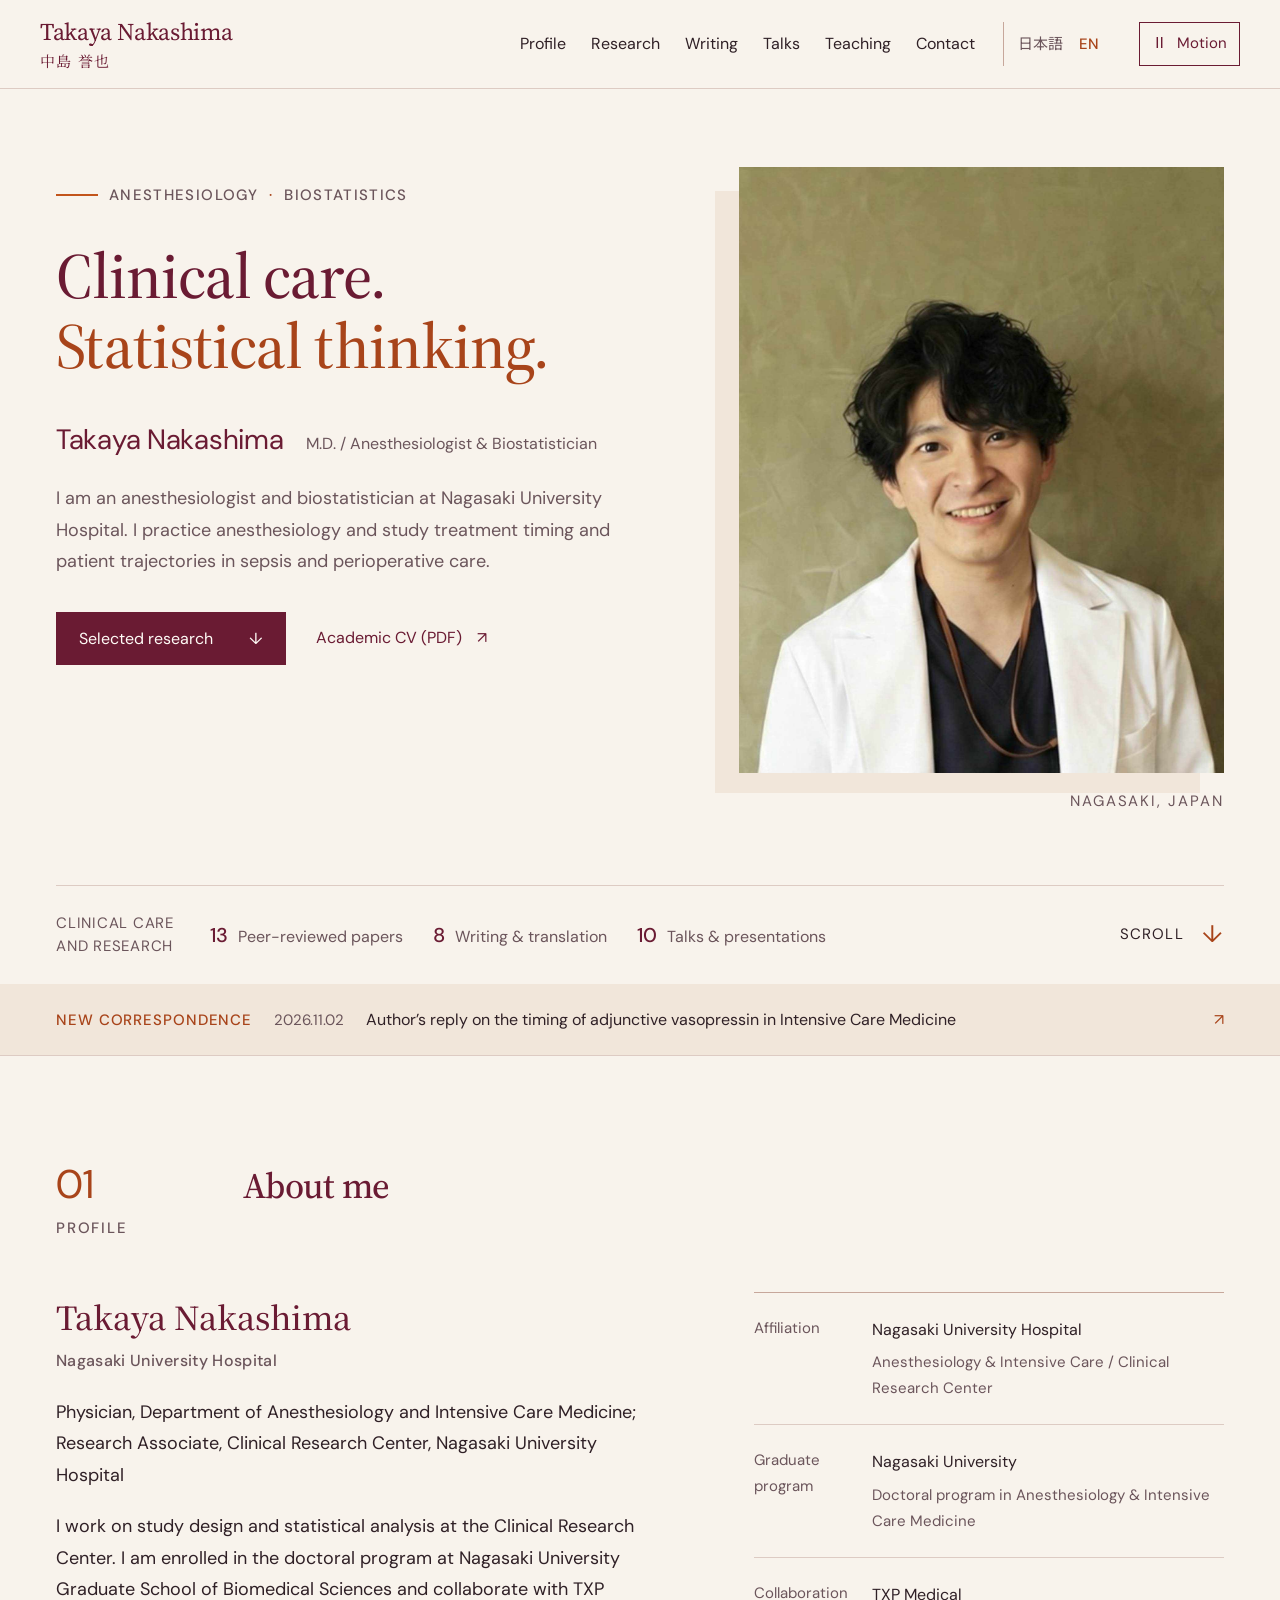
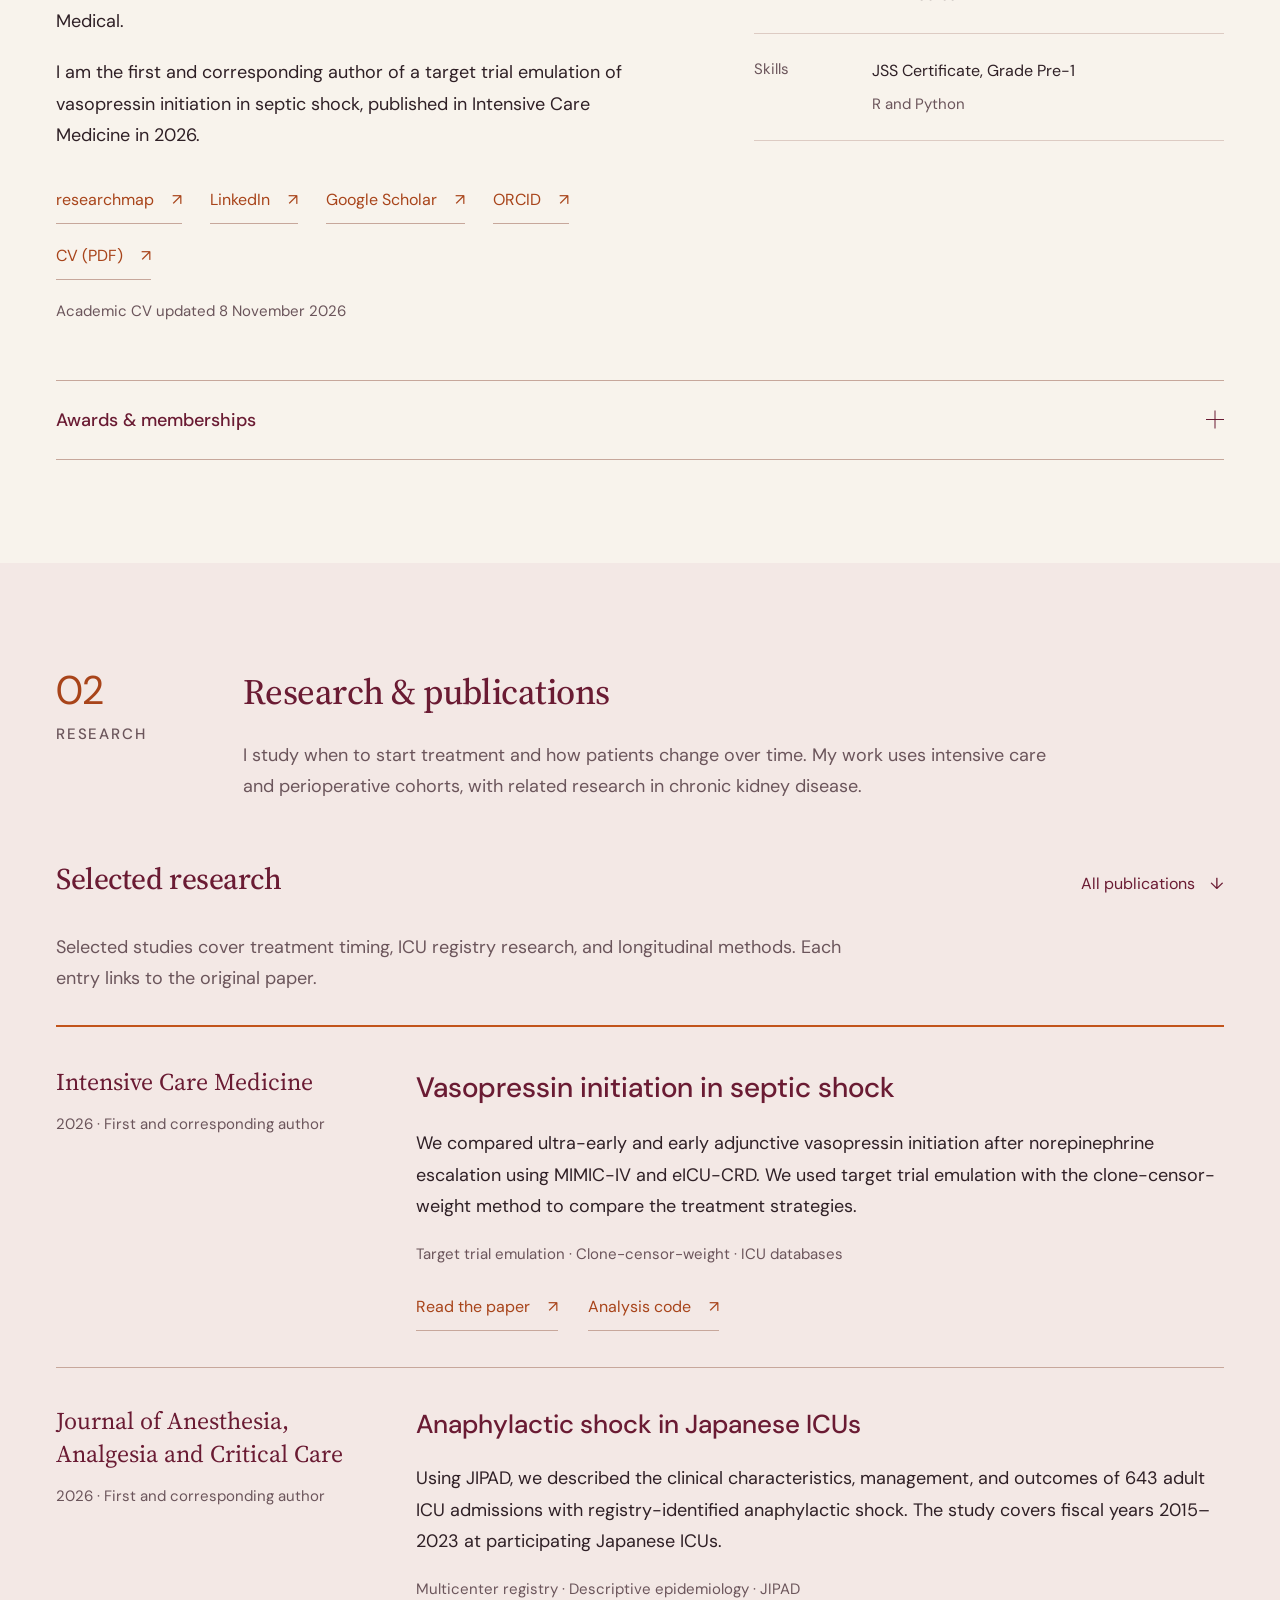
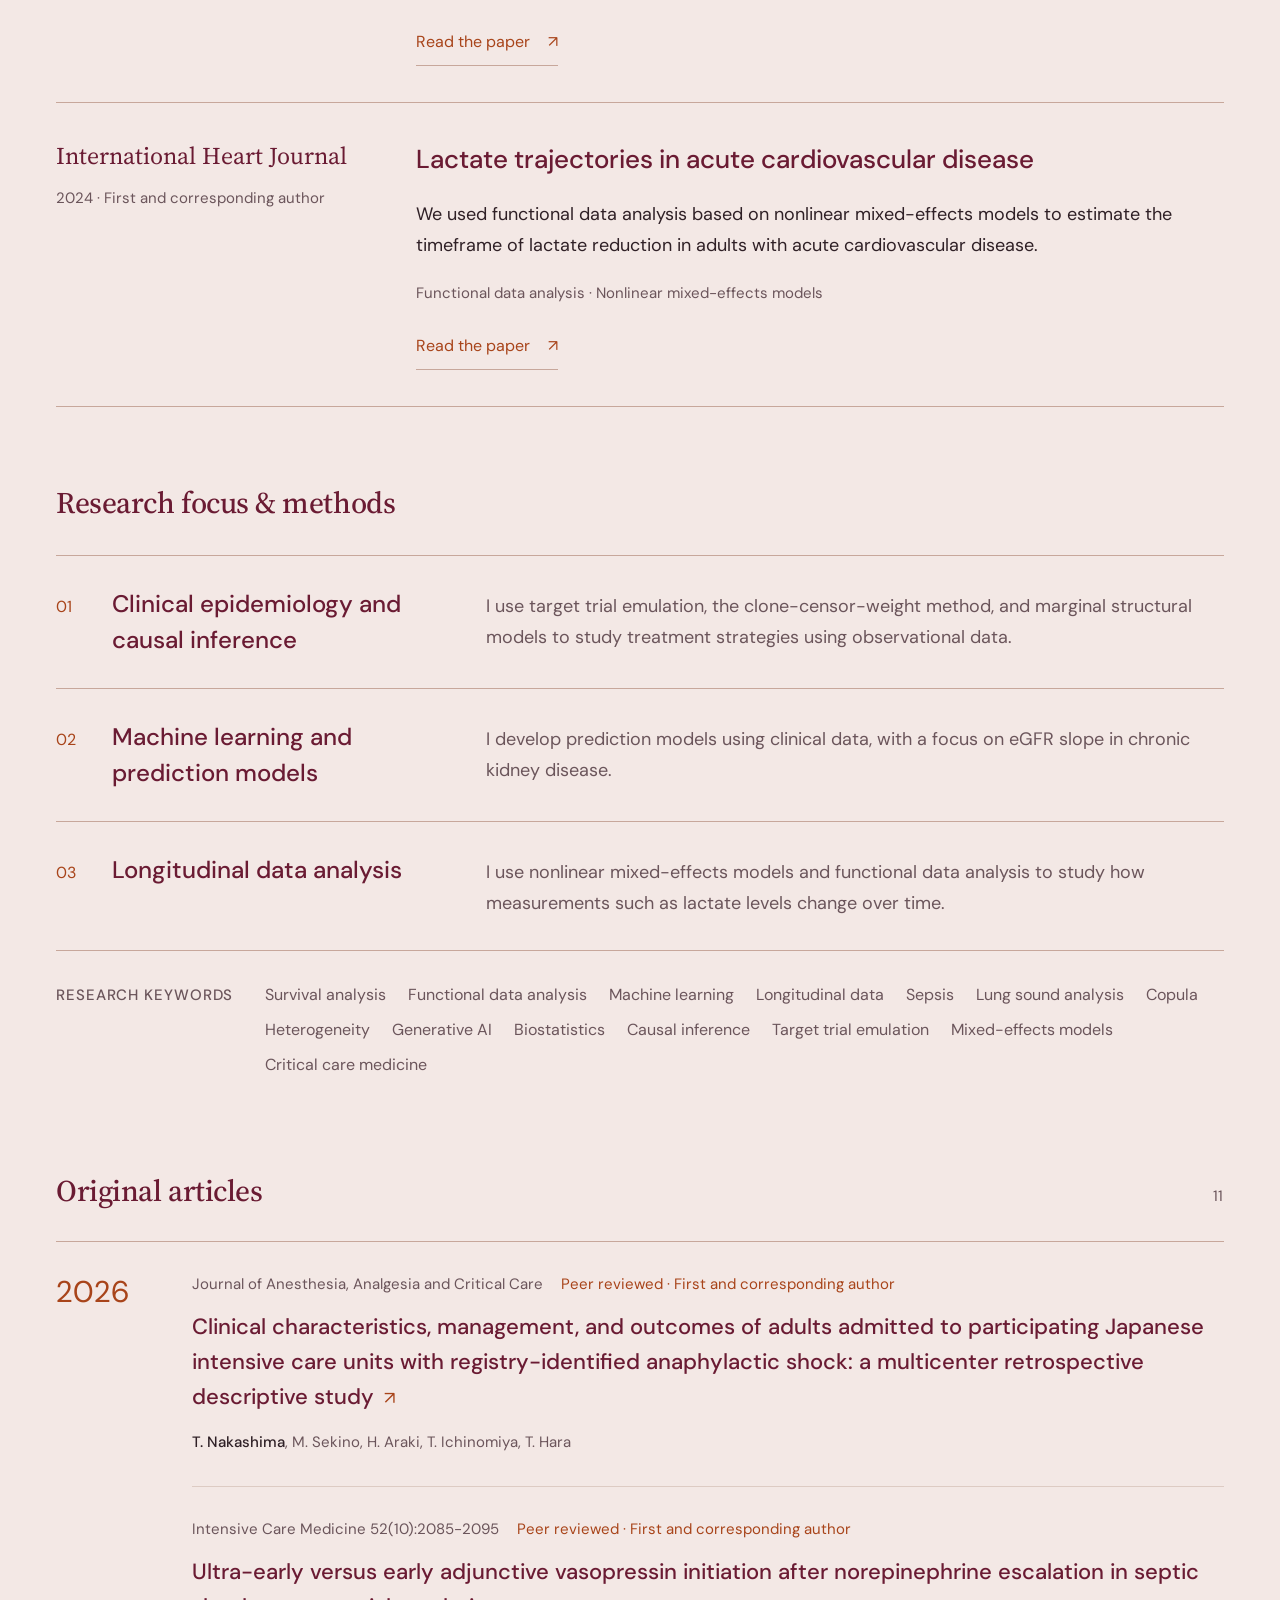
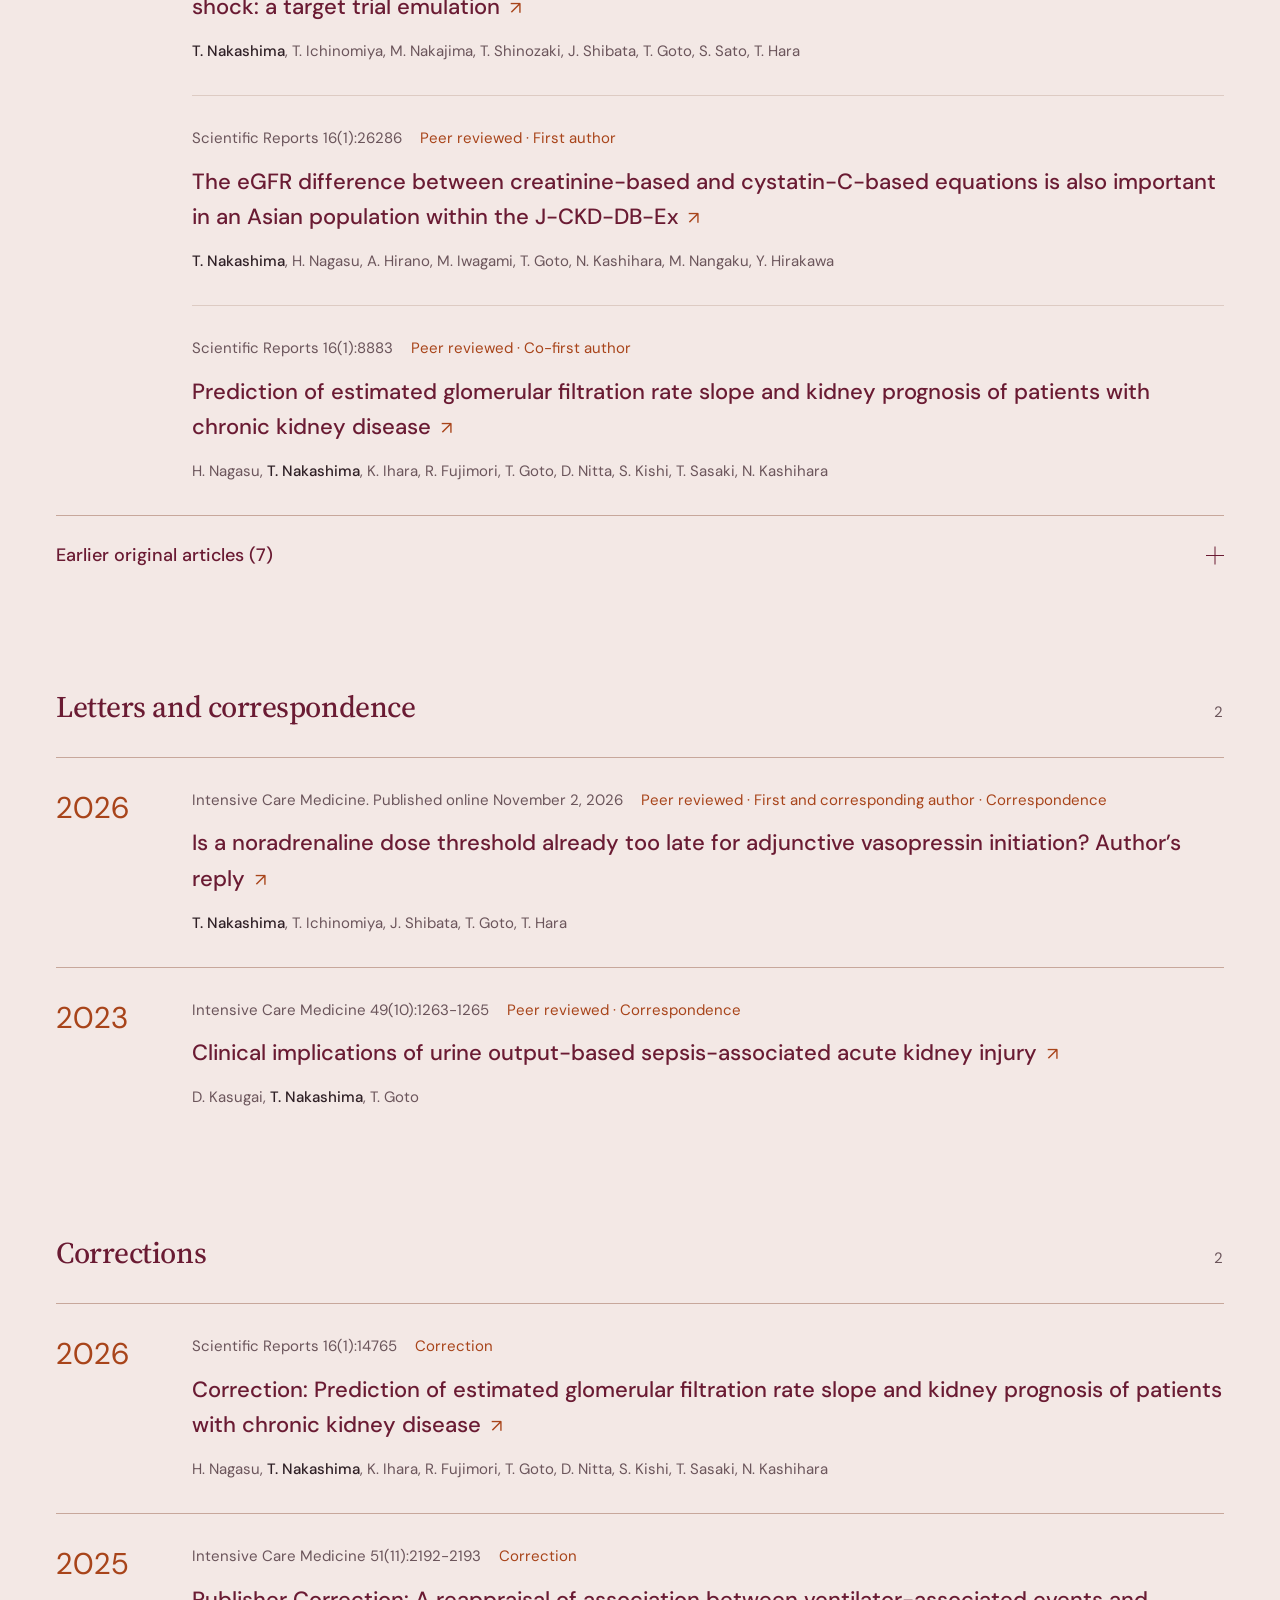
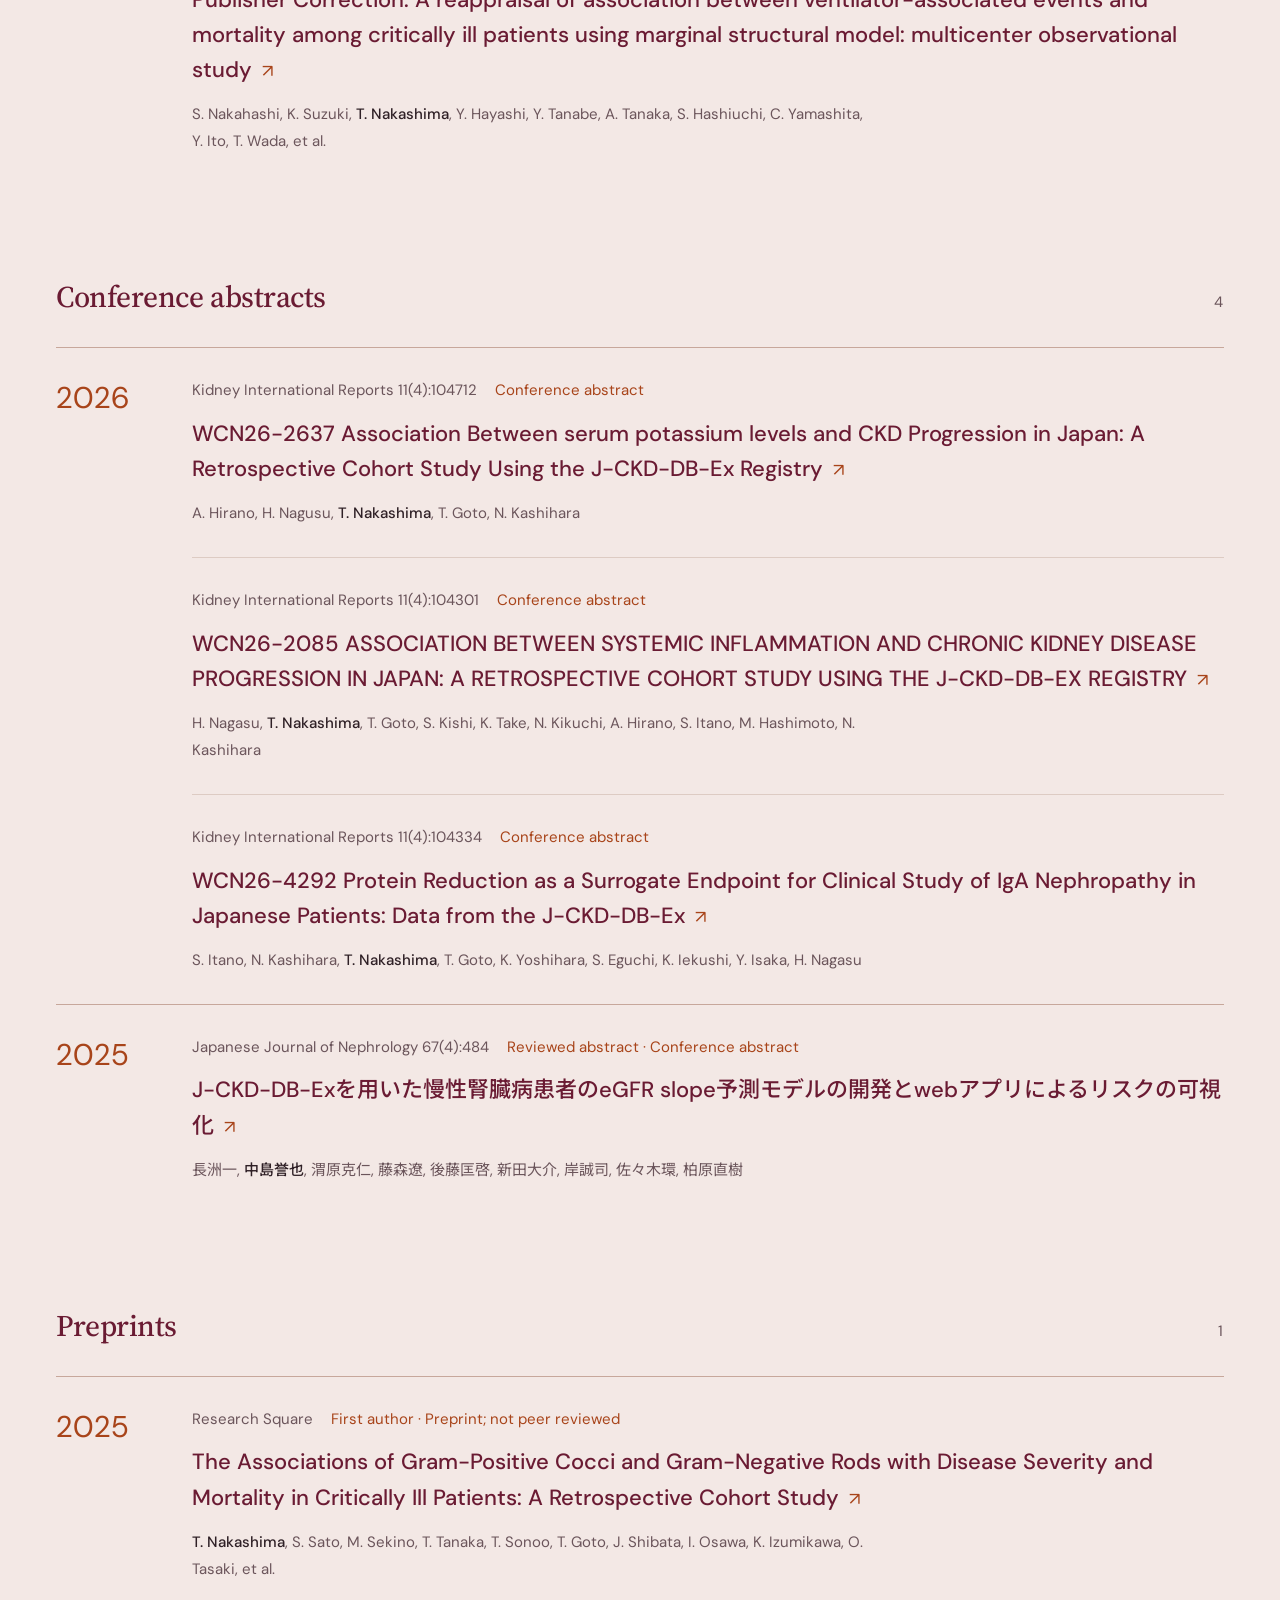
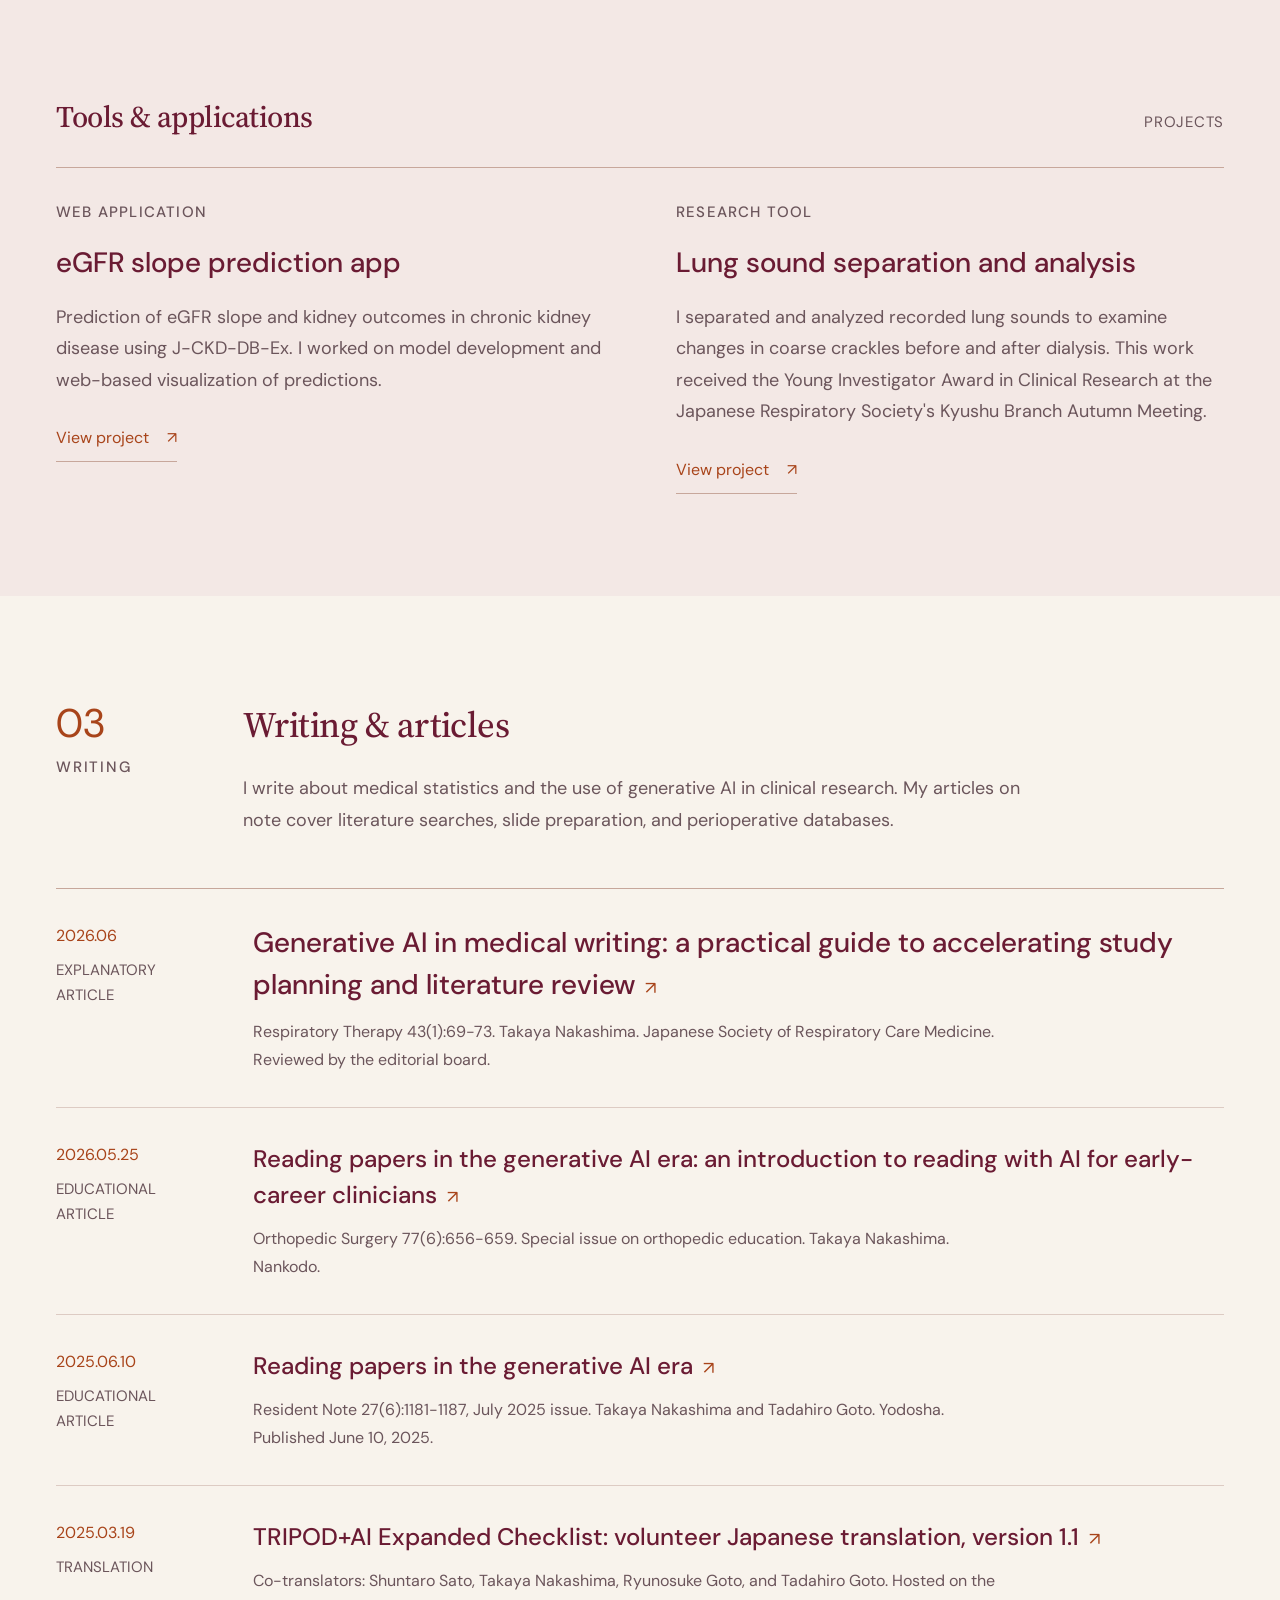
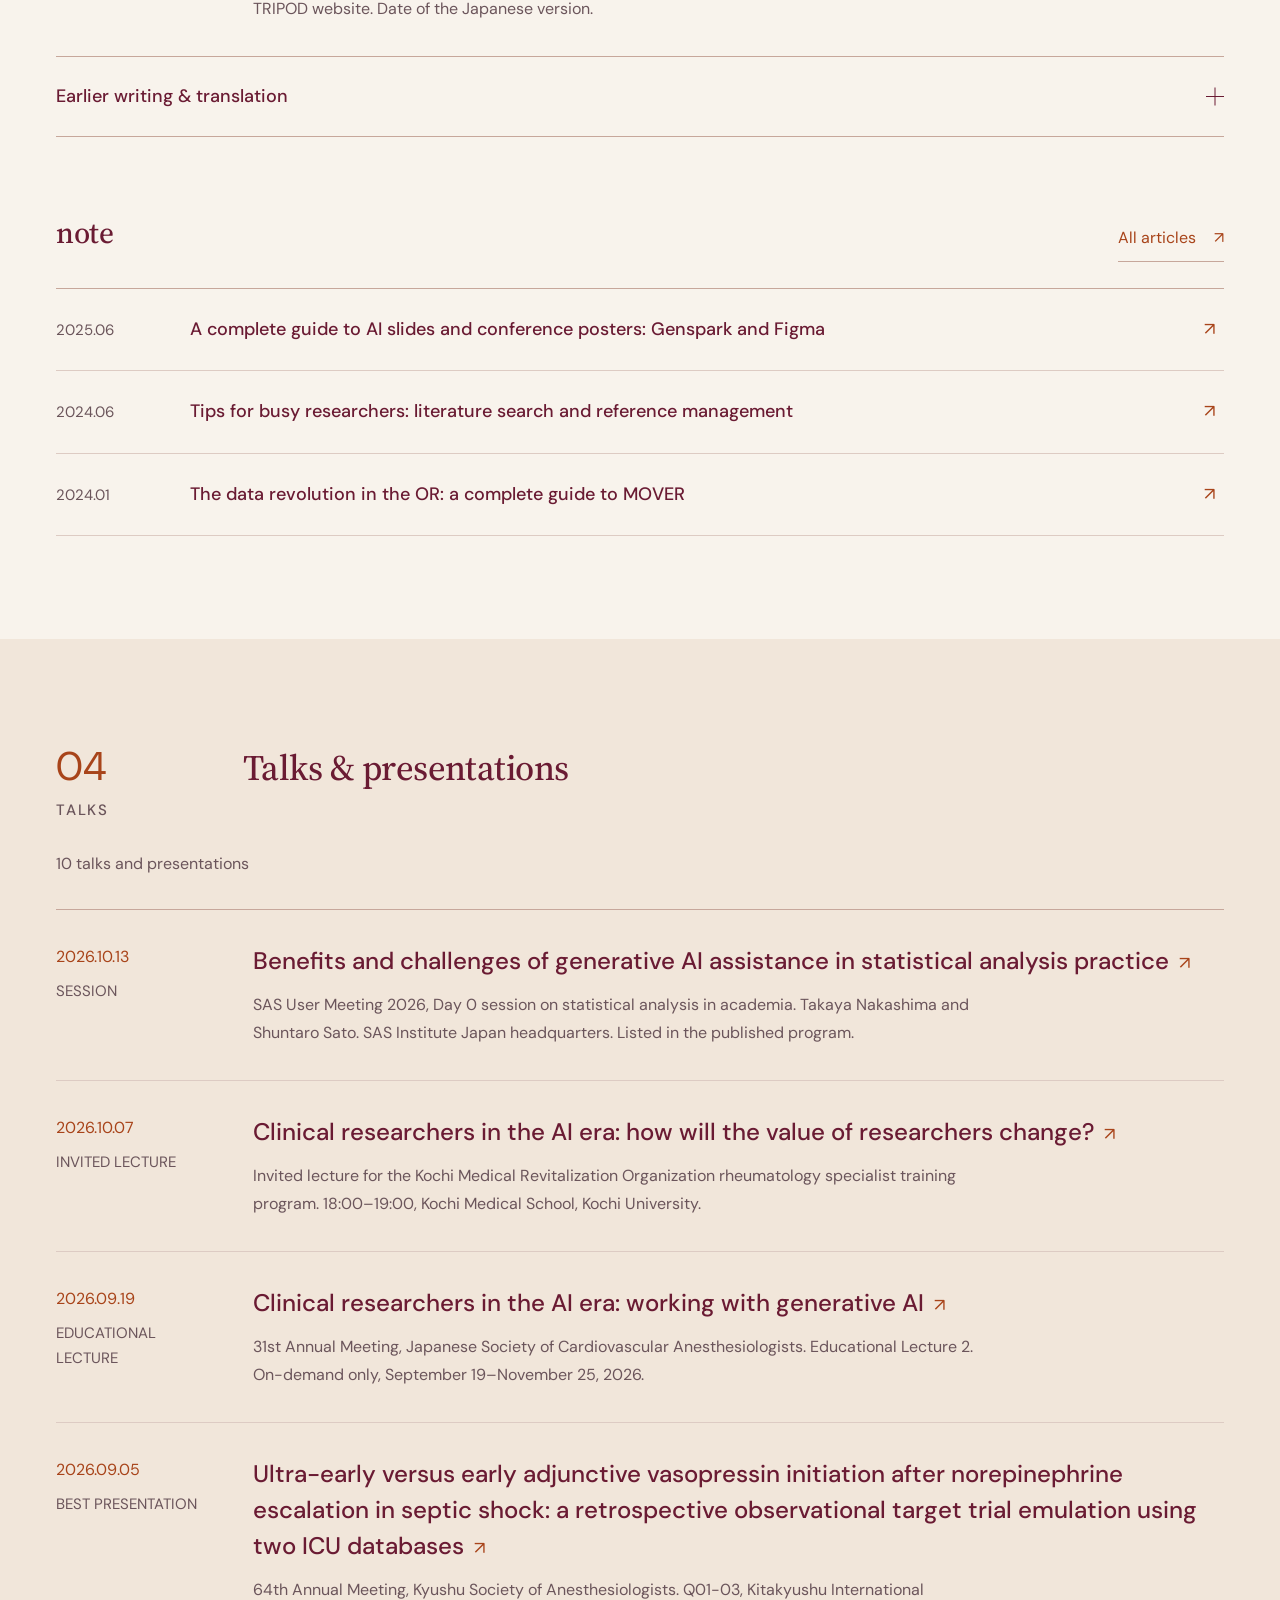
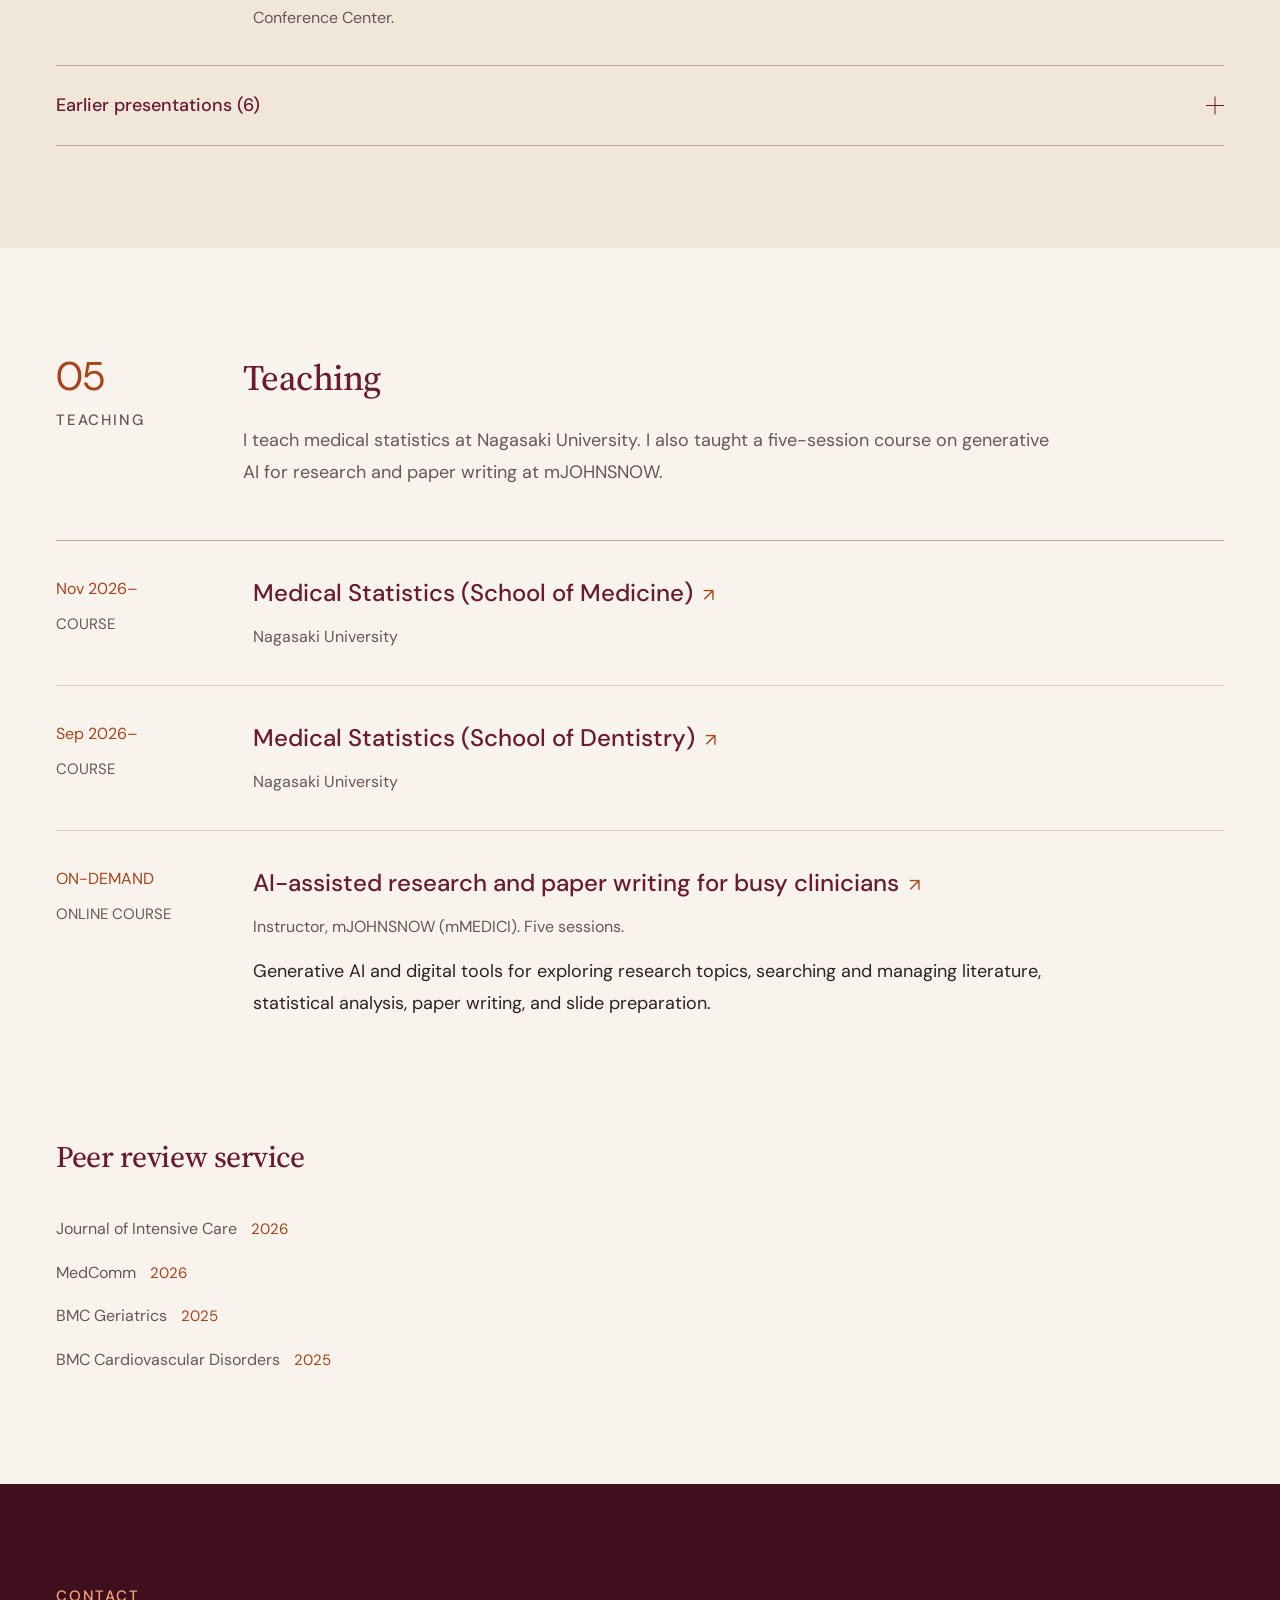
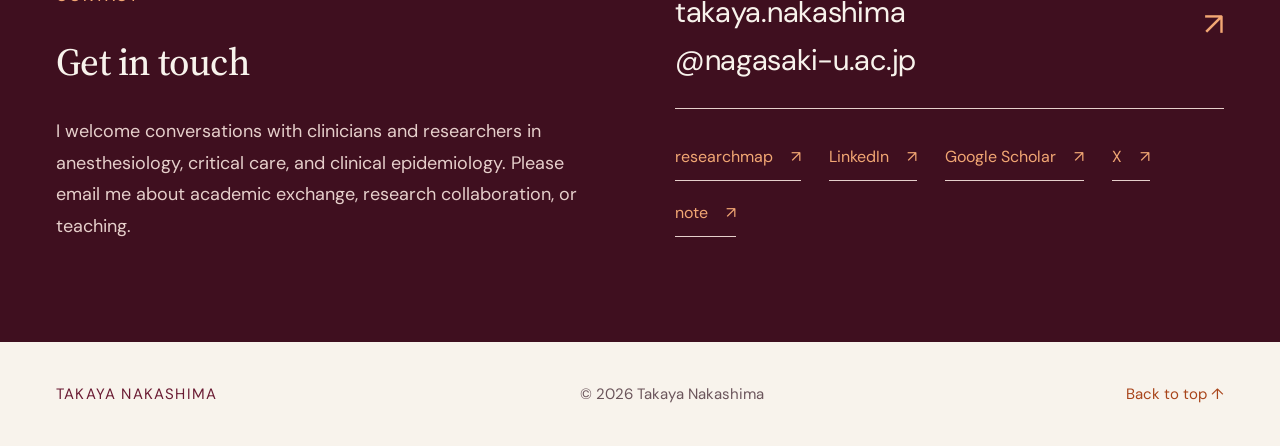
==== commit 479f6632: "Update CV and publications, separate letters, and link Google Scholar" ====
--- a/en/index.html
+++ b/en/index.html
@@ -23,7 +23,7 @@
 <link href="https://fonts.googleapis.com/css2?family=Noto+Sans+JP:wght@400;500;600&family=Noto+Serif+JP:wght@500&family=DM+Sans:wght@400;500;600&family=Source+Serif+4:opsz,wght@8..60,500&display=swap" rel="stylesheet">
 <link rel="stylesheet" href="../style.css?v=20261030c">
 <script defer src="../site.js?v=20261030c"></script>
-<script type="application/ld+json">{"@context": "https://schema.org", "@type": "Person", "name": "中島誉也", "alternateName": "Takaya Nakashima", "jobTitle": "Anesthesiologist and Biostatistician", "url": "https://nakashimatakaya.github.io/", "image": "https://nakashimatakaya.github.io/portrait.jpg", "worksFor": {"@type": "Organization", "name": "Nagasaki University Hospital"}, "sameAs": ["https://researchmap.jp/nakataka8228", "https://www.linkedin.com/in/%E8%AA%89%E4%B9%9F-%E4%B8%AD%E5%B3%B6-a26263443/", "https://orcid.org/0009-0001-4214-3945", "https://github.com/nakashimatakaya"]}</script>
+<script type="application/ld+json">{"@context": "https://schema.org", "@type": "Person", "name": "中島誉也", "alternateName": "Takaya Nakashima", "jobTitle": "Anesthesiologist and Biostatistician", "url": "https://nakashimatakaya.github.io/", "image": "https://nakashimatakaya.github.io/portrait.jpg", "worksFor": {"@type": "Organization", "name": "Nagasaki University Hospital"}, "sameAs": ["https://scholar.google.com/citations?user=UVULTp0AAAAJ&hl=en", "https://researchmap.jp/nakataka8228", "https://www.linkedin.com/in/%E8%AA%89%E4%B9%9F-%E4%B8%AD%E5%B3%B6-a26263443/", "https://orcid.org/0009-0001-4214-3945", "https://github.com/nakashimatakaya"]}</script>
 </head>
 <body>
 <div class="scroll-progress" aria-hidden="true"></div>
@@ -44,16 +44,16 @@
    <h1><span class="hero-line">Clinical care.</span><span class="hero-line"><em>Statistical thinking.</em></span></h1>
    <p class="hero-name">Takaya Nakashima<span>M.D. / Anesthesiologist & Biostatistician</span></p>
    <p class="hero-lead">I am an anesthesiologist and biostatistician at Nagasaki University Hospital. I practice anesthesiology and study treatment timing and patient trajectories in sepsis and perioperative care.</p>
-   <div class="hero-links"><a class="button" href="#selected-research">Selected research<span aria-hidden="true">↓</span></a><a class="quiet-link" href="../Takaya_Nakashima_CV.pdf" target="_blank" rel="noopener noreferrer">Academic CV (PDF)<span aria-hidden="true">↗</span></a></div>
+   <div class="hero-links"><a class="button" href="#selected-research">Selected research<span aria-hidden="true">↓</span></a><a class="quiet-link" href="../Takaya_Nakashima_CV.pdf?v=2026-11-08" target="_blank" rel="noopener noreferrer">Academic CV (PDF)<span aria-hidden="true">↗</span></a></div>
   </div>
   <figure class="hero-photo"><img src="../portrait.jpg" alt="Portrait of Takaya Nakashima" width="1968" height="1968" fetchpriority="high"><figcaption>NAGASAKI, JAPAN</figcaption></figure>
  </div>
- <div class="hero-bottom container"><p>CLINICAL CARE<br>AND RESEARCH</p><nav class="hero-index" aria-label="Portfolio index"><a href="#papers"><strong>12</strong> Peer-reviewed papers</a><a href="#writing"><strong>8</strong> Writing & translation</a><a href="#talks"><strong>10</strong> Talks & presentations</a></nav><a href="#profile" class="scroll-cue">SCROLL <span>↓</span></a></div>
+ <div class="hero-bottom container"><p>CLINICAL CARE<br>AND RESEARCH</p><nav class="hero-index" aria-label="Portfolio index"><a href="#papers"><strong>13</strong> Peer-reviewed papers</a><a href="#writing"><strong>8</strong> Writing & translation</a><a href="#talks"><strong>10</strong> Talks & presentations</a></nav><a href="#profile" class="scroll-cue">SCROLL <span>↓</span></a></div>
 </section>
-<aside class="news"><div class="container"><span class="eyebrow">NEW PUBLICATION</span><span class="news-date">2026.10.30</span><a href="https://doi.org/10.1186/s44158-026-00464-x" target="_blank" rel="noopener noreferrer">New paper on ICU admissions with registry-identified anaphylactic shock<span aria-hidden="true">↗</span></a></div></aside>
+<aside class="news"><div class="container"><span class="eyebrow">NEW CORRESPONDENCE</span><span class="news-date">2026.11.02</span><a href="https://doi.org/10.1007/s00134-026-08634-9" target="_blank" rel="noopener noreferrer">Author’s reply on the timing of adjunctive vasopressin in Intensive Care Medicine<span aria-hidden="true">↗</span></a></div></aside>
 <section class="section container" id="profile">
  <div class="section-head" data-reveal><div class="section-rail"><span class="section-number">01</span><span class="eyebrow">PROFILE</span></div><div class="section-heading"><h2>About me</h2></div></div>
- <div class="profile-grid"><div class="profile-copy"><h3>Takaya Nakashima<span>Nagasaki University Hospital</span></h3><p>Physician, Department of Anesthesiology and Intensive Care Medicine; Research Associate, Clinical Research Center, Nagasaki University Hospital</p><p>I work on study design and statistical analysis at the Clinical Research Center. I am enrolled in the doctoral program at Nagasaki University Graduate School of Biomedical Sciences and collaborate with TXP Medical.</p><p>I am the first and corresponding author of a target trial emulation of vasopressin initiation in septic shock, published in Intensive Care Medicine in 2026.</p><div class="inline-links"><a class="text-link" href="https://researchmap.jp/nakataka8228" target="_blank" rel="noopener noreferrer">researchmap<span aria-hidden="true">↗</span></a><a class="text-link" href="https://www.linkedin.com/in/%E8%AA%89%E4%B9%9F-%E4%B8%AD%E5%B3%B6-a26263443/" target="_blank" rel="noopener noreferrer">LinkedIn<span aria-hidden="true">↗</span></a><a class="text-link" href="https://orcid.org/0009-0001-4214-3945" target="_blank" rel="noopener noreferrer">ORCID<span aria-hidden="true">↗</span></a><a class="text-link" href="../Takaya_Nakashima_CV.pdf" target="_blank" rel="noopener noreferrer">CV (PDF)<span aria-hidden="true">↗</span></a></div><p class="cv-updated">Academic CV updated 30 October 2026</p></div><dl class="profile-facts"><div><dt>Affiliation</dt><dd>Nagasaki University Hospital<small>Anesthesiology &amp; Intensive Care / Clinical Research Center</small></dd></div><div><dt>Graduate program</dt><dd>Nagasaki University<small>Doctoral program in Anesthesiology &amp; Intensive Care Medicine</small></dd></div><div><dt>Collaboration</dt><dd>TXP Medical</dd></div><div><dt>Skills</dt><dd>JSS Certificate, Grade Pre-1<small>R and Python</small></dd></div></dl></div>
+ <div class="profile-grid"><div class="profile-copy"><h3>Takaya Nakashima<span>Nagasaki University Hospital</span></h3><p>Physician, Department of Anesthesiology and Intensive Care Medicine; Research Associate, Clinical Research Center, Nagasaki University Hospital</p><p>I work on study design and statistical analysis at the Clinical Research Center. I am enrolled in the doctoral program at Nagasaki University Graduate School of Biomedical Sciences and collaborate with TXP Medical.</p><p>I am the first and corresponding author of a target trial emulation of vasopressin initiation in septic shock, published in Intensive Care Medicine in 2026.</p><div class="inline-links"><a class="text-link" href="https://researchmap.jp/nakataka8228" target="_blank" rel="noopener noreferrer">researchmap<span aria-hidden="true">↗</span></a><a class="text-link" href="https://www.linkedin.com/in/%E8%AA%89%E4%B9%9F-%E4%B8%AD%E5%B3%B6-a26263443/" target="_blank" rel="noopener noreferrer">LinkedIn<span aria-hidden="true">↗</span></a><a class="text-link" href="https://scholar.google.com/citations?user=UVULTp0AAAAJ&amp;hl=en" target="_blank" rel="noopener noreferrer">Google Scholar<span aria-hidden="true">↗</span></a><a class="text-link" href="https://orcid.org/0009-0001-4214-3945" target="_blank" rel="noopener noreferrer">ORCID<span aria-hidden="true">↗</span></a><a class="text-link" href="../Takaya_Nakashima_CV.pdf?v=2026-11-08" target="_blank" rel="noopener noreferrer">CV (PDF)<span aria-hidden="true">↗</span></a></div><p class="cv-updated">Academic CV updated 8 November 2026</p></div><dl class="profile-facts"><div><dt>Affiliation</dt><dd>Nagasaki University Hospital<small>Anesthesiology &amp; Intensive Care / Clinical Research Center</small></dd></div><div><dt>Graduate program</dt><dd>Nagasaki University<small>Doctoral program in Anesthesiology &amp; Intensive Care Medicine</small></dd></div><div><dt>Collaboration</dt><dd>TXP Medical</dd></div><div><dt>Skills</dt><dd>JSS Certificate, Grade Pre-1<small>R and Python</small></dd></div></dl></div>
  <details class="disclosure profile-details" id="awards"><summary><span>Awards & memberships</span><span aria-hidden="true" class="plus"></span></summary><div class="award-grid"><ol class="award-list"><li><span>2026.09</span><div><h3>Best Presentation Award, 64th Annual Meeting of the Kyushu Society of Anesthesiologists</h3><p>Japanese Society of Anesthesiologists, Kyushu Branch</p><p>Ultra-early versus early adjunctive vasopressin initiation after norepinephrine escalation in septic shock: a retrospective observational target trial emulation using two ICU databases</p></div></li><li><span>2021.10</span><div><h3>Young Investigator Award (Clinical Research)</h3><p>87th Kyushu Branch Autumn Meeting, Japanese Respiratory Society and affiliated societies</p><p>Clinical application of separation-technique analysis of recorded lung sounds to coarse crackle changes before and after dialysis</p></div></li></ol><div><h3>Memberships</h3><ul class="society-list"><li>Japanese Society of Intensive Care Medicine <span>2026.10–</span></li><li>Japanese Society of Anesthesiologists <span>2024–</span></li><li>Japan Epidemiological Association <span>2022–</span></li><li>Japanese Society for Clinical Epidemiology <span>2021–</span></li><li>Japanese Association for Medical AI <span>2021–</span></li><li>Behaviormetric Society of Japan <span>2020–</span></li></ul></div></div></details>
 </section>
 <section class="section research-section" id="research"><div class="container">
@@ -62,7 +62,7 @@
  <div class="subsection-head methods-heading"><h3>Research focus & methods</h3></div>
  <div class="research-themes"><div class="research-row"><span class="theme-no">01</span><h4>Clinical epidemiology and causal inference</h4><p>I use target trial emulation, the clone-censor-weight method, and marginal structural models to study treatment strategies using observational data.</p></div><div class="research-row"><span class="theme-no">02</span><h4>Machine learning and prediction models</h4><p>I develop prediction models using clinical data, with a focus on eGFR slope in chronic kidney disease.</p></div><div class="research-row"><span class="theme-no">03</span><h4>Longitudinal data analysis</h4><p>I use nonlinear mixed-effects models and functional data analysis to study how measurements such as lactate levels change over time.</p></div></div>
  <div class="keyword-area"><h3>RESEARCH KEYWORDS</h3><ul><li>Survival analysis</li><li>Functional data analysis</li><li>Machine learning</li><li>Longitudinal data</li><li>Sepsis</li><li>Lung sound analysis</li><li>Copula</li><li>Heterogeneity</li><li>Generative AI</li><li>Biostatistics</li><li>Causal inference</li><li>Target trial emulation</li><li>Mixed-effects models</li><li>Critical care medicine</li></ul></div>
- <div class="publications" id="papers"><div class="subsection-head"><h3>Peer-reviewed publications</h3><span>12 PAPERS</span></div><div class="publication-group"><h4 class="publication-year">2026</h4><ol class="paper-list"><li class="paper"><div class="paper-meta"><span>Journal of Anesthesia, Analgesia and Critical Care</span><span>Peer reviewed · First and corresponding author</span></div><h5 lang="en"><a href="https://doi.org/10.1186/s44158-026-00464-x" target="_blank" rel="noopener noreferrer">Clinical characteristics, management, and outcomes of adults admitted to participating Japanese intensive care units with registry-identified anaphylactic shock: a multicenter retrospective descriptive study<span class="record-arrow" aria-hidden="true">↗</span></a></h5><p class="authors" lang="en"><strong>T. Nakashima</strong>, M. Sekino, H. Araki, T. Ichinomiya, T. Hara</p></li><li class="paper"><div class="paper-meta"><span>Intensive Care Medicine 52(10):2085-2095</span><span>Peer reviewed · First and corresponding author</span></div><h5 lang="en"><a href="https://doi.org/10.1007/s00134-026-08575-3" target="_blank" rel="noopener noreferrer">Ultra-early versus early adjunctive vasopressin initiation after norepinephrine escalation in septic shock: a target trial emulation<span class="record-arrow" aria-hidden="true">↗</span></a></h5><p class="authors" lang="en"><strong>T. Nakashima</strong>, T. Ichinomiya, M. Nakajima, T. Shinozaki, J. Shibata, T. Goto, S. Sato, T. Hara</p></li><li class="paper"><div class="paper-meta"><span>Scientific Reports 16(1):26286</span><span>Peer reviewed · First author</span></div><h5 lang="en"><a href="https://doi.org/10.1038/s41598-026-57444-y" target="_blank" rel="noopener noreferrer">The eGFR difference between creatinine-based and cystatin-C-based equations is also important in an Asian population within the J-CKD-DB-Ex<span class="record-arrow" aria-hidden="true">↗</span></a></h5><p class="authors" lang="en"><strong>T. Nakashima</strong>, H. Nagasu, A. Hirano, M. Iwagami, T. Goto, N. Kashihara, M. Nangaku, Y. Hirakawa</p></li><li class="paper"><div class="paper-meta"><span>Scientific Reports 16(1):8883</span><span>Peer reviewed · Co-first author</span></div><h5 lang="en"><a href="https://doi.org/10.1038/s41598-026-38246-8" target="_blank" rel="noopener noreferrer">Prediction of estimated glomerular filtration rate slope and kidney prognosis of patients with chronic kidney disease<span class="record-arrow" aria-hidden="true">↗</span></a></h5><p class="authors" lang="en">H. Nagasu, <strong>T. Nakashima</strong>, K. Ihara, R. Fujimori, T. Goto, D. Nitta, S. Kishi, T. Sasaki, N. Kashihara</p></li></ol></div><details class="disclosure"><summary><span>Earlier publications, 2021–2025 (8)</span><span class="plus" aria-hidden="true"></span></summary><div class="publication-group"><h4 class="publication-year">2025</h4><ol class="paper-list"><li class="paper"><div class="paper-meta"><span>Clinical and Experimental Nephrology 30(2):309-319</span><span>Peer reviewed · Co-first author</span></div><h5 lang="en"><a href="https://doi.org/10.1007/s10157-025-02788-4" target="_blank" rel="noopener noreferrer">Proteinuria reduction as a surrogate endpoint for clinical study of IgA nephropathy in Japanese patients: data from the J-CKD-DB-Ex<span class="record-arrow" aria-hidden="true">↗</span></a></h5><p class="authors" lang="en">N. Kashihara, S. Itano, <strong>T. Nakashima</strong>, T. Goto, K. Yoshihara, S. Eguchi, K. Iekushi, Y. Isaka, H. Nagasu; J-CKD-DB collaborators</p><p class="publication-note">Published online in 2025; final issue February 2026.</p></li><li class="paper"><div class="paper-meta"><span>Intensive Care Medicine 51(10):1764-1774</span><span>Peer reviewed</span></div><h5 lang="en"><a href="https://doi.org/10.1007/s00134-025-08074-x" target="_blank" rel="noopener noreferrer">A reappraisal of association between ventilator-associated events and mortality among critically ill patients using marginal structural model: multicenter observational study<span class="record-arrow" aria-hidden="true">↗</span></a></h5><p class="authors" lang="en">S. Nakahashi, K. Suzuki, <strong>T. Nakashima</strong>, Y. Hayashi, Y. Tanabe, A. Tanaka, S. Hashiuchi, C. Yamashita, Y. Ito, T. Wada, et al.</p></li><li class="paper"><div class="paper-meta"><span>Critical Care Medicine 53(4):e928-e940</span><span>Peer reviewed · Co-first author</span></div><h5 lang="en"><a href="https://doi.org/10.1097/CCM.0000000000006621" target="_blank" rel="noopener noreferrer">Phenotypes of Functional Decline or Recovery in Sepsis ICU Survivors: Insights From a 1-Year Follow-Up Multicenter Cohort Analysis<span class="record-arrow" aria-hidden="true">↗</span></a></h5><p class="authors" lang="en">K. Liu, <strong>T. Nakashima</strong>, T. Goto, K. Nakamura, H. Nakano, M. Motoki, H. Kamijo, Matsuoka Ayaka, K. Ishii, Y. Morita, et al.</p></li></ol></div><div class="publication-group"><h4 class="publication-year">2024</h4><ol class="paper-list"><li class="paper"><div class="paper-meta"><span>International Heart Journal 65(6):1058-1065</span><span>Peer reviewed · First and corresponding author</span></div><h5 lang="en"><a href="https://doi.org/10.1536/ihj.23-659" target="_blank" rel="noopener noreferrer">Estimating the Timeframe of Lactate Reduction in Acute Cardiovascular Disease Using Functional Data Analysis Based on Nonlinear Mixed Effects Models<span class="record-arrow" aria-hidden="true">↗</span></a></h5><p class="authors" lang="en"><strong>T. Nakashima</strong>, S. Sato, H. Matsui, A. Mizuno</p></li><li class="paper"><div class="paper-meta"><span>Clinical and Experimental Nephrology 28(8):784-792</span><span>Peer reviewed · Co-first author</span></div><h5 lang="en"><a href="https://doi.org/10.1007/s10157-024-02486-7" target="_blank" rel="noopener noreferrer">Association of serum magnesium levels with renal prognosis in patients with chronic kidney disease<span class="record-arrow" aria-hidden="true">↗</span></a></h5><p class="authors" lang="en">S. Kishi, <strong>T. Nakashima</strong>, T. Goto, H. Nagasu, C. R. Brooks, H. Okada, K. Tamura, T. Nakano, I. Narita, S. Maruyama, et al.</p></li></ol></div><div class="publication-group"><h4 class="publication-year">2023</h4><ol class="paper-list"><li class="paper"><div class="paper-meta"><span>Intensive Care Medicine 49(10):1263-1265</span><span>Peer reviewed · Correspondence</span></div><h5 lang="en"><a href="https://doi.org/10.1007/s00134-023-07190-w" target="_blank" rel="noopener noreferrer">Clinical implications of urine output-based sepsis-associated acute kidney injury<span class="record-arrow" aria-hidden="true">↗</span></a></h5><p class="authors" lang="en">D. Kasugai, <strong>T. Nakashima</strong>, T. Goto</p></li></ol></div><div class="publication-group"><h4 class="publication-year">2022</h4><ol class="paper-list"><li class="paper"><div class="paper-meta"><span>Nagasaki Medical Journal 97(1):1-6</span><span>Peer reviewed · First author</span></div><h5 lang="ja"><a href="https://researchmap.jp/nakataka8228/published_papers/43860537" target="_blank" rel="noopener noreferrer">新しい録音機器と解析技術を用いた肺音解析システムの医師聴診の補助ツールとしての可能性<span class="record-arrow" aria-hidden="true">↗</span></a></h5><p class="authors" lang="ja"><strong>中島誉也</strong>, 尾長谷靖, 深堀範, 福島千鶴, 入来隼, 永江由香, 山口博之, 坂本憲穂, 石松祐二, 山田頼弥, et al.</p></li></ol></div><div class="publication-group"><h4 class="publication-year">2021</h4><ol class="paper-list"><li class="paper"><div class="paper-meta"><span>BMC Anesthesiology 21(1):250</span><span>Peer reviewed</span></div><h5 lang="en"><a href="https://doi.org/10.1186/s12871-021-01470-y" target="_blank" rel="noopener noreferrer">Association between preoperative toe perfusion index and maternal core temperature decrease during cesarean delivery under spinal anesthesia: a prospective cohort study<span class="record-arrow" aria-hidden="true">↗</span></a></h5><p class="authors" lang="en">S. Kaneko, K. Hara, S. Sato, <strong>T. Nakashima</strong>, Y. Kawazoe, M. Taguchi, S. Urabe, A. Nakao, K. Hamada, M. Yamaguchi, et al.</p></li></ol></div></details></div><div class="abstracts" id="abstracts"><div class="subsection-head"><h3>Conference abstract</h3><span>1</span></div><div class="publication-group"><h4 class="publication-year">2025</h4><ol class="paper-list"><li class="paper"><div class="paper-meta"><span>Japanese Journal of Nephrology 67(4):484</span><span>Reviewed abstract · Conference abstract</span></div><h5 lang="ja"><a href="https://jglobal.jst.go.jp/detail?JGLOBAL_ID=202502273103904762" target="_blank" rel="noopener noreferrer">J-CKD-DB-Exを用いた慢性腎臓病患者のeGFR slope予測モデルの開発とwebアプリによるリスクの可視化<span class="record-arrow" aria-hidden="true">↗</span></a></h5><p class="authors" lang="ja">長洲一, <strong>中島誉也</strong>, 渭原克仁, 藤森遼, 後藤匡啓, 新田大介, 岸誠司, 佐々木環, 柏原直樹</p></li></ol></div></div>
+ <div class="publications" id="papers"><div class="subsection-head"><h3>Original articles</h3><span>11</span></div><div class="publication-group"><h4 class="publication-year">2026</h4><ol class="paper-list"><li class="paper"><div class="paper-meta"><span>Journal of Anesthesia, Analgesia and Critical Care</span><span>Peer reviewed · First and corresponding author</span></div><h5 lang="en"><a href="https://doi.org/10.1186/s44158-026-00464-x" target="_blank" rel="noopener noreferrer">Clinical characteristics, management, and outcomes of adults admitted to participating Japanese intensive care units with registry-identified anaphylactic shock: a multicenter retrospective descriptive study<span class="record-arrow" aria-hidden="true">↗</span></a></h5><p class="authors" lang="en"><strong>T. Nakashima</strong>, M. Sekino, H. Araki, T. Ichinomiya, T. Hara</p></li><li class="paper"><div class="paper-meta"><span>Intensive Care Medicine 52(10):2085-2095</span><span>Peer reviewed · First and corresponding author</span></div><h5 lang="en"><a href="https://doi.org/10.1007/s00134-026-08575-3" target="_blank" rel="noopener noreferrer">Ultra-early versus early adjunctive vasopressin initiation after norepinephrine escalation in septic shock: a target trial emulation<span class="record-arrow" aria-hidden="true">↗</span></a></h5><p class="authors" lang="en"><strong>T. Nakashima</strong>, T. Ichinomiya, M. Nakajima, T. Shinozaki, J. Shibata, T. Goto, S. Sato, T. Hara</p></li><li class="paper"><div class="paper-meta"><span>Scientific Reports 16(1):26286</span><span>Peer reviewed · First author</span></div><h5 lang="en"><a href="https://doi.org/10.1038/s41598-026-57444-y" target="_blank" rel="noopener noreferrer">The eGFR difference between creatinine-based and cystatin-C-based equations is also important in an Asian population within the J-CKD-DB-Ex<span class="record-arrow" aria-hidden="true">↗</span></a></h5><p class="authors" lang="en"><strong>T. Nakashima</strong>, H. Nagasu, A. Hirano, M. Iwagami, T. Goto, N. Kashihara, M. Nangaku, Y. Hirakawa</p></li><li class="paper"><div class="paper-meta"><span>Scientific Reports 16(1):8883</span><span>Peer reviewed · Co-first author</span></div><h5 lang="en"><a href="https://doi.org/10.1038/s41598-026-38246-8" target="_blank" rel="noopener noreferrer">Prediction of estimated glomerular filtration rate slope and kidney prognosis of patients with chronic kidney disease<span class="record-arrow" aria-hidden="true">↗</span></a></h5><p class="authors" lang="en">H. Nagasu, <strong>T. Nakashima</strong>, K. Ihara, R. Fujimori, T. Goto, D. Nitta, S. Kishi, T. Sasaki, N. Kashihara</p></li></ol></div><details class="disclosure"><summary><span>Earlier original articles (7)</span><span class="plus" aria-hidden="true"></span></summary><div class="publication-group"><h4 class="publication-year">2025</h4><ol class="paper-list"><li class="paper"><div class="paper-meta"><span>Clinical and Experimental Nephrology 30(2):309-319</span><span>Peer reviewed · Co-first author</span></div><h5 lang="en"><a href="https://doi.org/10.1007/s10157-025-02788-4" target="_blank" rel="noopener noreferrer">Proteinuria reduction as a surrogate endpoint for clinical study of IgA nephropathy in Japanese patients: data from the J-CKD-DB-Ex<span class="record-arrow" aria-hidden="true">↗</span></a></h5><p class="authors" lang="en">N. Kashihara, S. Itano, <strong>T. Nakashima</strong>, T. Goto, K. Yoshihara, S. Eguchi, K. Iekushi, Y. Isaka, H. Nagasu; J-CKD-DB collaborators</p><p class="publication-note">Published online in 2025; final issue February 2026.</p></li><li class="paper"><div class="paper-meta"><span>Intensive Care Medicine 51(10):1764-1774</span><span>Peer reviewed</span></div><h5 lang="en"><a href="https://doi.org/10.1007/s00134-025-08074-x" target="_blank" rel="noopener noreferrer">A reappraisal of association between ventilator-associated events and mortality among critically ill patients using marginal structural model: multicenter observational study<span class="record-arrow" aria-hidden="true">↗</span></a></h5><p class="authors" lang="en">S. Nakahashi, K. Suzuki, <strong>T. Nakashima</strong>, Y. Hayashi, Y. Tanabe, A. Tanaka, S. Hashiuchi, C. Yamashita, Y. Ito, T. Wada, et al.</p></li><li class="paper"><div class="paper-meta"><span>Critical Care Medicine 53(4):e928-e940</span><span>Peer reviewed · Co-first author</span></div><h5 lang="en"><a href="https://doi.org/10.1097/CCM.0000000000006621" target="_blank" rel="noopener noreferrer">Phenotypes of Functional Decline or Recovery in Sepsis ICU Survivors: Insights From a 1-Year Follow-Up Multicenter Cohort Analysis<span class="record-arrow" aria-hidden="true">↗</span></a></h5><p class="authors" lang="en">K. Liu, <strong>T. Nakashima</strong>, T. Goto, K. Nakamura, H. Nakano, M. Motoki, H. Kamijo, Matsuoka Ayaka, K. Ishii, Y. Morita, et al.</p></li></ol></div><div class="publication-group"><h4 class="publication-year">2024</h4><ol class="paper-list"><li class="paper"><div class="paper-meta"><span>International Heart Journal 65(6):1058-1065</span><span>Peer reviewed · First and corresponding author</span></div><h5 lang="en"><a href="https://doi.org/10.1536/ihj.23-659" target="_blank" rel="noopener noreferrer">Estimating the Timeframe of Lactate Reduction in Acute Cardiovascular Disease Using Functional Data Analysis Based on Nonlinear Mixed Effects Models<span class="record-arrow" aria-hidden="true">↗</span></a></h5><p class="authors" lang="en"><strong>T. Nakashima</strong>, S. Sato, H. Matsui, A. Mizuno</p></li><li class="paper"><div class="paper-meta"><span>Clinical and Experimental Nephrology 28(8):784-792</span><span>Peer reviewed · Co-first author</span></div><h5 lang="en"><a href="https://doi.org/10.1007/s10157-024-02486-7" target="_blank" rel="noopener noreferrer">Association of serum magnesium levels with renal prognosis in patients with chronic kidney disease<span class="record-arrow" aria-hidden="true">↗</span></a></h5><p class="authors" lang="en">S. Kishi, <strong>T. Nakashima</strong>, T. Goto, H. Nagasu, C. R. Brooks, H. Okada, K. Tamura, T. Nakano, I. Narita, S. Maruyama, et al.</p></li></ol></div><div class="publication-group"><h4 class="publication-year">2022</h4><ol class="paper-list"><li class="paper"><div class="paper-meta"><span>Nagasaki Medical Journal 97(1):1-6</span><span>Peer reviewed · First author</span></div><h5 lang="ja"><a href="https://researchmap.jp/nakataka8228/published_papers/43860537" target="_blank" rel="noopener noreferrer">新しい録音機器と解析技術を用いた肺音解析システムの医師聴診の補助ツールとしての可能性<span class="record-arrow" aria-hidden="true">↗</span></a></h5><p class="authors" lang="ja"><strong>中島誉也</strong>, 尾長谷靖, 深堀範, 福島千鶴, 入来隼, 永江由香, 山口博之, 坂本憲穂, 石松祐二, 山田頼弥, et al.</p></li></ol></div><div class="publication-group"><h4 class="publication-year">2021</h4><ol class="paper-list"><li class="paper"><div class="paper-meta"><span>BMC Anesthesiology 21(1):250</span><span>Peer reviewed</span></div><h5 lang="en"><a href="https://doi.org/10.1186/s12871-021-01470-y" target="_blank" rel="noopener noreferrer">Association between preoperative toe perfusion index and maternal core temperature decrease during cesarean delivery under spinal anesthesia: a prospective cohort study<span class="record-arrow" aria-hidden="true">↗</span></a></h5><p class="authors" lang="en">S. Kaneko, K. Hara, S. Sato, <strong>T. Nakashima</strong>, Y. Kawazoe, M. Taguchi, S. Urabe, A. Nakao, K. Hamada, M. Yamaguchi, et al.</p></li></ol></div></details></div><div class="publications" id="letters"><div class="subsection-head"><h3>Letters and correspondence</h3><span>2</span></div><div class="publication-group"><h4 class="publication-year">2026</h4><ol class="paper-list"><li class="paper"><div class="paper-meta"><span>Intensive Care Medicine. Published online November 2, 2026</span><span>Peer reviewed · First and corresponding author · Correspondence</span></div><h5 lang="en"><a href="https://doi.org/10.1007/s00134-026-08634-9" target="_blank" rel="noopener noreferrer">Is a noradrenaline dose threshold already too late for adjunctive vasopressin initiation? Author’s reply<span class="record-arrow" aria-hidden="true">↗</span></a></h5><p class="authors" lang="en"><strong>T. Nakashima</strong>, T. Ichinomiya, J. Shibata, T. Goto, T. Hara</p></li></ol></div><div class="publication-group"><h4 class="publication-year">2023</h4><ol class="paper-list"><li class="paper"><div class="paper-meta"><span>Intensive Care Medicine 49(10):1263-1265</span><span>Peer reviewed · Correspondence</span></div><h5 lang="en"><a href="https://doi.org/10.1007/s00134-023-07190-w" target="_blank" rel="noopener noreferrer">Clinical implications of urine output-based sepsis-associated acute kidney injury<span class="record-arrow" aria-hidden="true">↗</span></a></h5><p class="authors" lang="en">D. Kasugai, <strong>T. Nakashima</strong>, T. Goto</p></li></ol></div></div><div class="publications" id="corrections"><div class="subsection-head"><h3>Corrections</h3><span>2</span></div><div class="publication-group"><h4 class="publication-year">2026</h4><ol class="paper-list"><li class="paper"><div class="paper-meta"><span>Scientific Reports 16(1):14765</span><span>Correction</span></div><h5 lang="en"><a href="https://doi.org/10.1038/s41598-026-52954-1" target="_blank" rel="noopener noreferrer">Correction: Prediction of estimated glomerular filtration rate slope and kidney prognosis of patients with chronic kidney disease<span class="record-arrow" aria-hidden="true">↗</span></a></h5><p class="authors" lang="en">H. Nagasu, <strong>T. Nakashima</strong>, K. Ihara, R. Fujimori, T. Goto, D. Nitta, S. Kishi, T. Sasaki, N. Kashihara</p></li></ol></div><div class="publication-group"><h4 class="publication-year">2025</h4><ol class="paper-list"><li class="paper"><div class="paper-meta"><span>Intensive Care Medicine 51(11):2192-2193</span><span>Correction</span></div><h5 lang="en"><a href="https://doi.org/10.1007/s00134-025-08115-5" target="_blank" rel="noopener noreferrer">Publisher Correction: A reappraisal of association between ventilator-associated events and mortality among critically ill patients using marginal structural model: multicenter observational study<span class="record-arrow" aria-hidden="true">↗</span></a></h5><p class="authors" lang="en">S. Nakahashi, K. Suzuki, <strong>T. Nakashima</strong>, Y. Hayashi, Y. Tanabe, A. Tanaka, S. Hashiuchi, C. Yamashita, Y. Ito, T. Wada, et al.</p></li></ol></div></div><div class="publications" id="abstracts"><div class="subsection-head"><h3>Conference abstracts</h3><span>4</span></div><div class="publication-group"><h4 class="publication-year">2026</h4><ol class="paper-list"><li class="paper"><div class="paper-meta"><span>Kidney International Reports 11(4):104712</span><span>Conference abstract</span></div><h5 lang="en"><a href="https://doi.org/10.1016/j.ekir.2026.104712" target="_blank" rel="noopener noreferrer">WCN26-2637 Association Between serum potassium levels and CKD Progression in Japan: A Retrospective Cohort Study Using the J-CKD-DB-Ex Registry<span class="record-arrow" aria-hidden="true">↗</span></a></h5><p class="authors" lang="en">A. Hirano, H. Nagusu, <strong>T. Nakashima</strong>, T. Goto, N. Kashihara</p></li><li class="paper"><div class="paper-meta"><span>Kidney International Reports 11(4):104301</span><span>Conference abstract</span></div><h5 lang="en"><a href="https://doi.org/10.1016/j.ekir.2026.104301" target="_blank" rel="noopener noreferrer">WCN26-2085 ASSOCIATION BETWEEN SYSTEMIC INFLAMMATION AND CHRONIC KIDNEY DISEASE PROGRESSION IN JAPAN: A RETROSPECTIVE COHORT STUDY USING THE J-CKD-DB-EX REGISTRY<span class="record-arrow" aria-hidden="true">↗</span></a></h5><p class="authors" lang="en">H. Nagasu, <strong>T. Nakashima</strong>, T. Goto, S. Kishi, K. Take, N. Kikuchi, A. Hirano, S. Itano, M. Hashimoto, N. Kashihara</p></li><li class="paper"><div class="paper-meta"><span>Kidney International Reports 11(4):104334</span><span>Conference abstract</span></div><h5 lang="en"><a href="https://doi.org/10.1016/j.ekir.2026.104334" target="_blank" rel="noopener noreferrer">WCN26-4292 Protein Reduction as a Surrogate Endpoint for Clinical Study of IgA Nephropathy in Japanese Patients: Data from the J-CKD-DB-Ex<span class="record-arrow" aria-hidden="true">↗</span></a></h5><p class="authors" lang="en">S. Itano, N. Kashihara, <strong>T. Nakashima</strong>, T. Goto, K. Yoshihara, S. Eguchi, K. Iekushi, Y. Isaka, H. Nagasu</p></li></ol></div><div class="publication-group"><h4 class="publication-year">2025</h4><ol class="paper-list"><li class="paper"><div class="paper-meta"><span>Japanese Journal of Nephrology 67(4):484</span><span>Reviewed abstract · Conference abstract</span></div><h5 lang="ja"><a href="https://jglobal.jst.go.jp/detail?JGLOBAL_ID=202502273103904762" target="_blank" rel="noopener noreferrer">J-CKD-DB-Exを用いた慢性腎臓病患者のeGFR slope予測モデルの開発とwebアプリによるリスクの可視化<span class="record-arrow" aria-hidden="true">↗</span></a></h5><p class="authors" lang="ja">長洲一, <strong>中島誉也</strong>, 渭原克仁, 藤森遼, 後藤匡啓, 新田大介, 岸誠司, 佐々木環, 柏原直樹</p></li></ol></div></div><div class="publications" id="preprints"><div class="subsection-head"><h3>Preprints</h3><span>1</span></div><div class="publication-group"><h4 class="publication-year">2025</h4><ol class="paper-list"><li class="paper"><div class="paper-meta"><span>Research Square</span><span>First author · Preprint; not peer reviewed</span></div><h5 lang="en"><a href="https://doi.org/10.21203/rs.3.rs-6632548/v1" target="_blank" rel="noopener noreferrer">The Associations of Gram-Positive Cocci and Gram-Negative Rods with Disease Severity and Mortality in Critically Ill Patients: A Retrospective Cohort Study<span class="record-arrow" aria-hidden="true">↗</span></a></h5><p class="authors" lang="en"><strong>T. Nakashima</strong>, S. Sato, M. Sekino, T. Tanaka, T. Sonoo, T. Goto, J. Shibata, I. Osawa, K. Izumikawa, O. Tasaki, et al.</p></li></ol></div></div>
  <div class="works" id="works"><div class="subsection-head"><h3>Tools & applications</h3><span>PROJECTS</span></div><div class="work-grid"><article><span class="eyebrow">WEB APPLICATION</span><h4>eGFR slope prediction app</h4><p>Prediction of eGFR slope and kidney outcomes in chronic kidney disease using J-CKD-DB-Ex. I worked on model development and web-based visualization of predictions.</p><a class="text-link" href="https://app.j-ka.or.jp/#/dashboard" target="_blank" rel="noopener noreferrer">View project<span aria-hidden="true">↗</span></a></article><article><span class="eyebrow">RESEARCH TOOL</span><h4>Lung sound separation and analysis</h4><p>I separated and analyzed recorded lung sounds to examine changes in coarse crackles before and after dialysis. This work received the Young Investigator Award in Clinical Research at the Japanese Respiratory Society&#x27;s Kyushu Branch Autumn Meeting.</p><a class="text-link" href="https://researchmap.jp/nakataka8228/presentations/55017365" target="_blank" rel="noopener noreferrer">View project<span aria-hidden="true">↗</span></a></article></div></div>
 </div></section>
 <section class="section container" id="writing">
@@ -77,9 +77,9 @@
 </div></section>
 <section class="section container" id="teaching">
  <div class="section-head" data-reveal><div class="section-rail"><span class="section-number">05</span><span class="eyebrow">TEACHING</span></div><div class="section-heading"><h2>Teaching</h2><p class=section-intro>I teach medical statistics at Nagasaki University. I also taught a five-session course on generative AI for research and paper writing at mJOHNSNOW.</p></div></div>
- <ol class="record-list teaching-list"><li class="record upcoming"><div class="record-date"><span>From Nov 2026 (planned)</span><small>PLANNED COURSE</small></div><div class="record-body"><h3 lang="en"><a href="https://researchmap.jp/nakataka8228/teaching_experience/55322022" target="_blank" rel="noopener noreferrer">Medical Statistics (School of Medicine)<span class="record-arrow" aria-hidden="true">↗</span></a></h3><p class="record-meta">Nagasaki University</p></div></li><li class="record "><div class="record-date"><span>Sep 2026–</span><small>COURSE</small></div><div class="record-body"><h3 lang="en"><a href="https://researchmap.jp/nakataka8228/teaching_experience/55017056" target="_blank" rel="noopener noreferrer">Medical Statistics (School of Dentistry)<span class="record-arrow" aria-hidden="true">↗</span></a></h3><p class="record-meta">Nagasaki University</p></div></li><li class="record "><div class="record-date"><span>ON-DEMAND</span><small>ONLINE COURSE</small></div><div class="record-body"><h3 lang="en"><a href="https://note.com/mmedici/n/n291ca1469544" target="_blank" rel="noopener noreferrer">AI-assisted research and paper writing for busy clinicians<span class="record-arrow" aria-hidden="true">↗</span></a></h3><p class="record-meta">Instructor, mJOHNSNOW (mMEDICI). Five sessions.</p><p>Generative AI and digital tools for exploring research topics, searching and managing literature, statistical analysis, paper writing, and slide preparation.</p></div></li></ol>
+ <ol class="record-list teaching-list"><li class="record "><div class="record-date"><span>Nov 2026–</span><small>COURSE</small></div><div class="record-body"><h3 lang="en"><a href="https://researchmap.jp/nakataka8228/teaching_experience/55322022" target="_blank" rel="noopener noreferrer">Medical Statistics (School of Medicine)<span class="record-arrow" aria-hidden="true">↗</span></a></h3><p class="record-meta">Nagasaki University</p></div></li><li class="record "><div class="record-date"><span>Sep 2026–</span><small>COURSE</small></div><div class="record-body"><h3 lang="en"><a href="https://researchmap.jp/nakataka8228/teaching_experience/55017056" target="_blank" rel="noopener noreferrer">Medical Statistics (School of Dentistry)<span class="record-arrow" aria-hidden="true">↗</span></a></h3><p class="record-meta">Nagasaki University</p></div></li><li class="record "><div class="record-date"><span>ON-DEMAND</span><small>ONLINE COURSE</small></div><div class="record-body"><h3 lang="en"><a href="https://note.com/mmedici/n/n291ca1469544" target="_blank" rel="noopener noreferrer">AI-assisted research and paper writing for busy clinicians<span class="record-arrow" aria-hidden="true">↗</span></a></h3><p class="record-meta">Instructor, mJOHNSNOW (mMEDICI). Five sessions.</p><p>Generative AI and digital tools for exploring research topics, searching and managing literature, statistical analysis, paper writing, and slide preparation.</p></div></li></ol><div class="works"><div class="subsection-head"><h3>Peer review service</h3></div><ul class="society-list"><li>Journal of Intensive Care <span>2026</span></li><li>MedComm <span>2026</span></li><li>BMC Geriatrics <span>2025</span></li><li>BMC Cardiovascular Disorders <span>2025</span></li></ul></div>
 </section>
-<section class="contact-section" id="contact"><div class="container contact-grid" data-reveal><div><p class="eyebrow">CONTACT</p><h2>Get in touch</h2><p>I welcome conversations with clinicians and researchers in anesthesiology, critical care, and clinical epidemiology. Please email me about academic exchange, research collaboration, or teaching.</p></div><div class="contact-links"><a class="email" href="mailto:takaya.nakashima@nagasaki-u.ac.jp">takaya.nakashima<span>@nagasaki-u.ac.jp</span><i aria-hidden="true">↗</i></a><div class="inline-links"><a class="text-link" href="https://researchmap.jp/nakataka8228" target="_blank" rel="noopener noreferrer">researchmap<span aria-hidden="true">↗</span></a><a class="text-link" href="https://www.linkedin.com/in/%E8%AA%89%E4%B9%9F-%E4%B8%AD%E5%B3%B6-a26263443/" target="_blank" rel="noopener noreferrer">LinkedIn<span aria-hidden="true">↗</span></a><a class="text-link" href="https://x.com/naka_takaya" target="_blank" rel="noopener noreferrer">X<span aria-hidden="true">↗</span></a><a class="text-link" href="https://note.com/nakashima_takaya" target="_blank" rel="noopener noreferrer">note<span aria-hidden="true">↗</span></a></div></div></div></section>
+<section class="contact-section" id="contact"><div class="container contact-grid" data-reveal><div><p class="eyebrow">CONTACT</p><h2>Get in touch</h2><p>I welcome conversations with clinicians and researchers in anesthesiology, critical care, and clinical epidemiology. Please email me about academic exchange, research collaboration, or teaching.</p></div><div class="contact-links"><a class="email" href="mailto:takaya.nakashima@nagasaki-u.ac.jp">takaya.nakashima<span>@nagasaki-u.ac.jp</span><i aria-hidden="true">↗</i></a><div class="inline-links"><a class="text-link" href="https://researchmap.jp/nakataka8228" target="_blank" rel="noopener noreferrer">researchmap<span aria-hidden="true">↗</span></a><a class="text-link" href="https://www.linkedin.com/in/%E8%AA%89%E4%B9%9F-%E4%B8%AD%E5%B3%B6-a26263443/" target="_blank" rel="noopener noreferrer">LinkedIn<span aria-hidden="true">↗</span></a><a class="text-link" href="https://scholar.google.com/citations?user=UVULTp0AAAAJ&amp;hl=en" target="_blank" rel="noopener noreferrer">Google Scholar<span aria-hidden="true">↗</span></a><a class="text-link" href="https://x.com/naka_takaya" target="_blank" rel="noopener noreferrer">X<span aria-hidden="true">↗</span></a><a class="text-link" href="https://note.com/nakashima_takaya" target="_blank" rel="noopener noreferrer">note<span aria-hidden="true">↗</span></a></div></div></div></section>
 </main>
 <footer class="container site-footer"><a class="footer-name" href="#top">TAKAYA NAKASHIMA</a><p>© 2026 Takaya Nakashima</p><a href="#top">Back to top ↑</a></footer>
 </body>
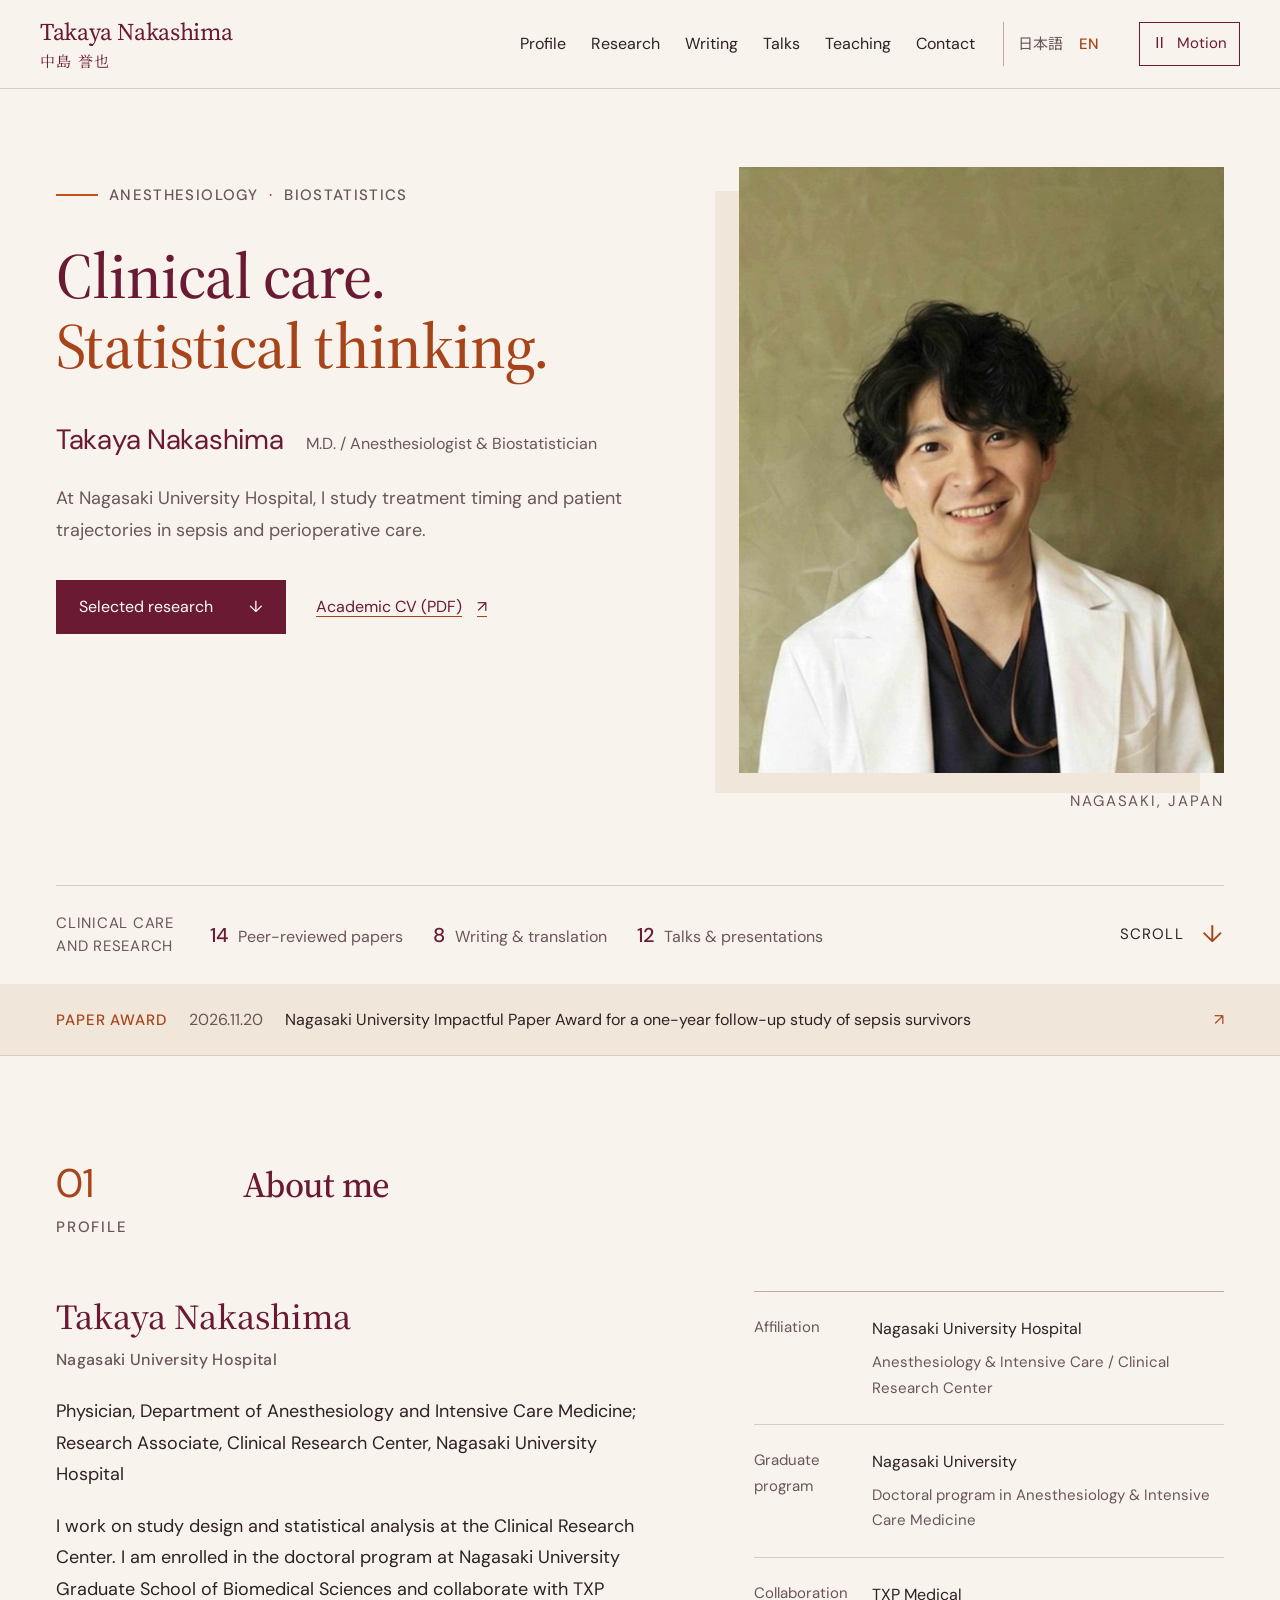
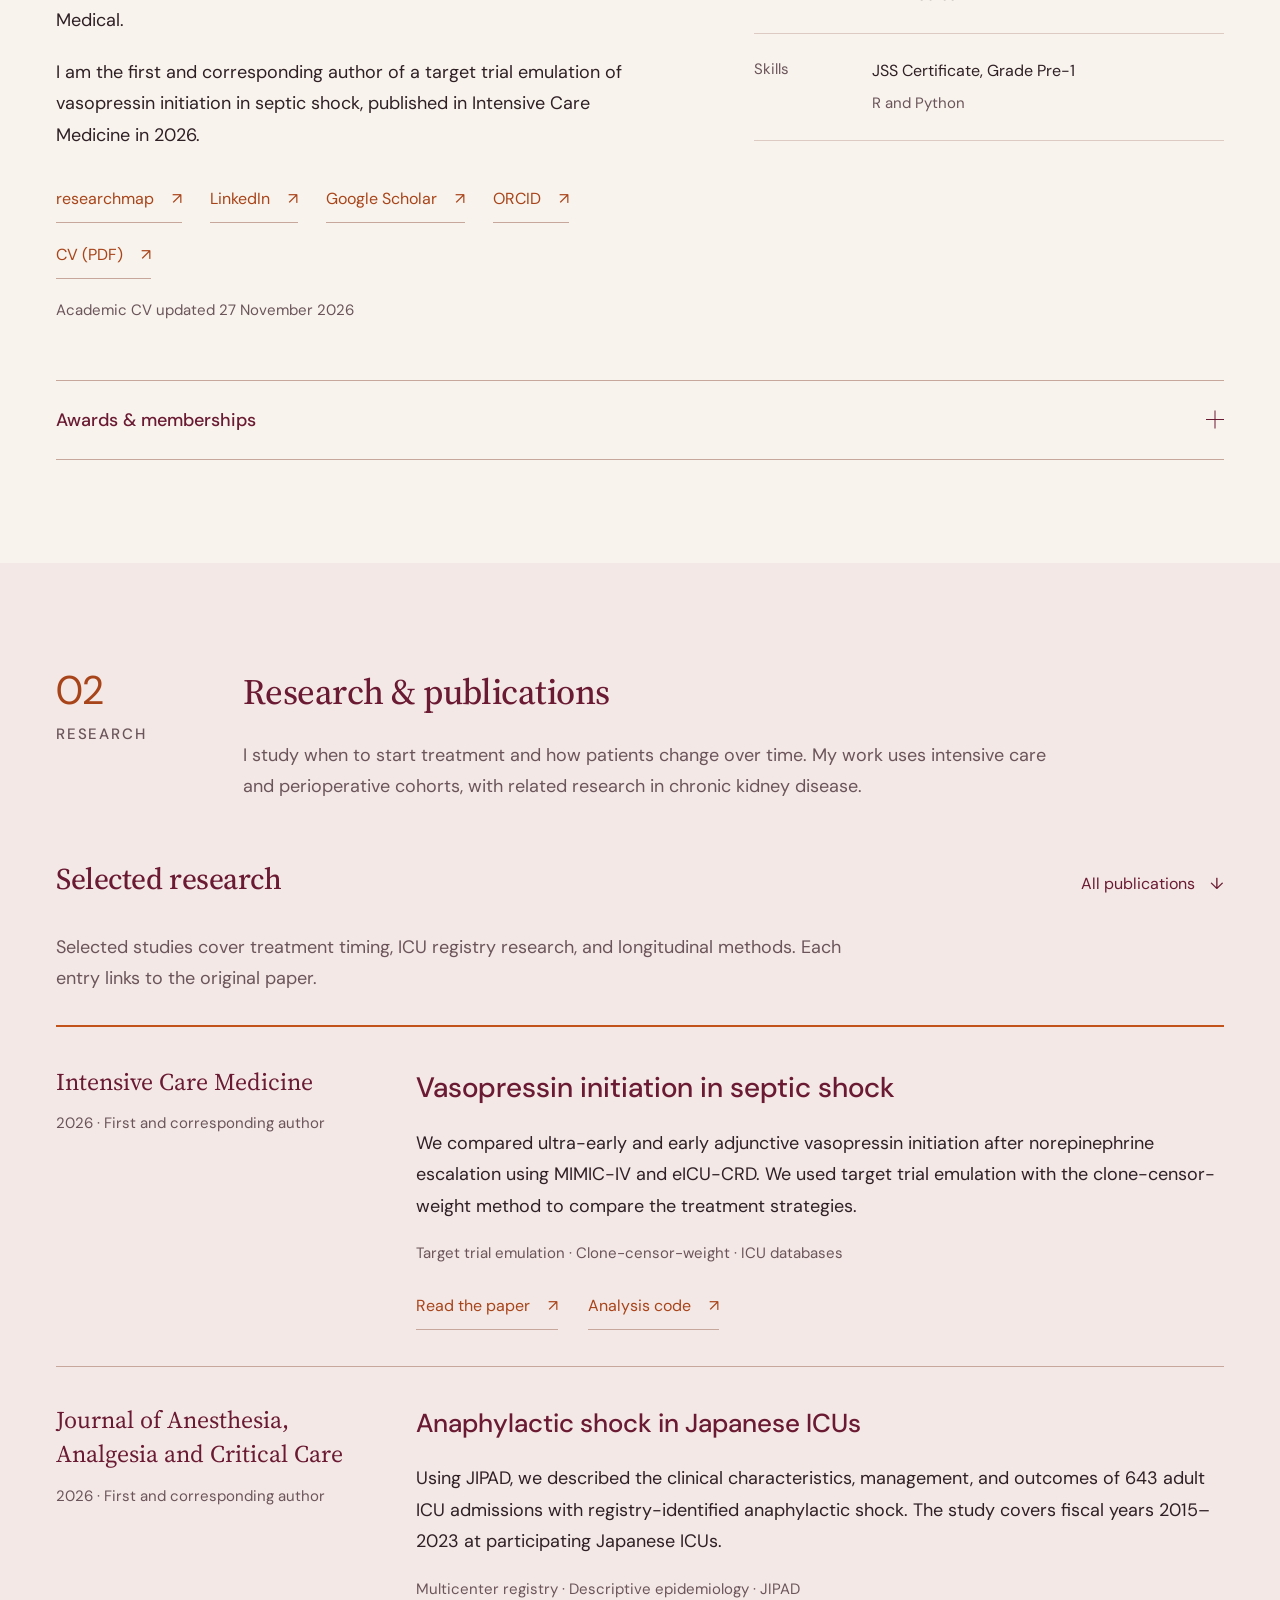
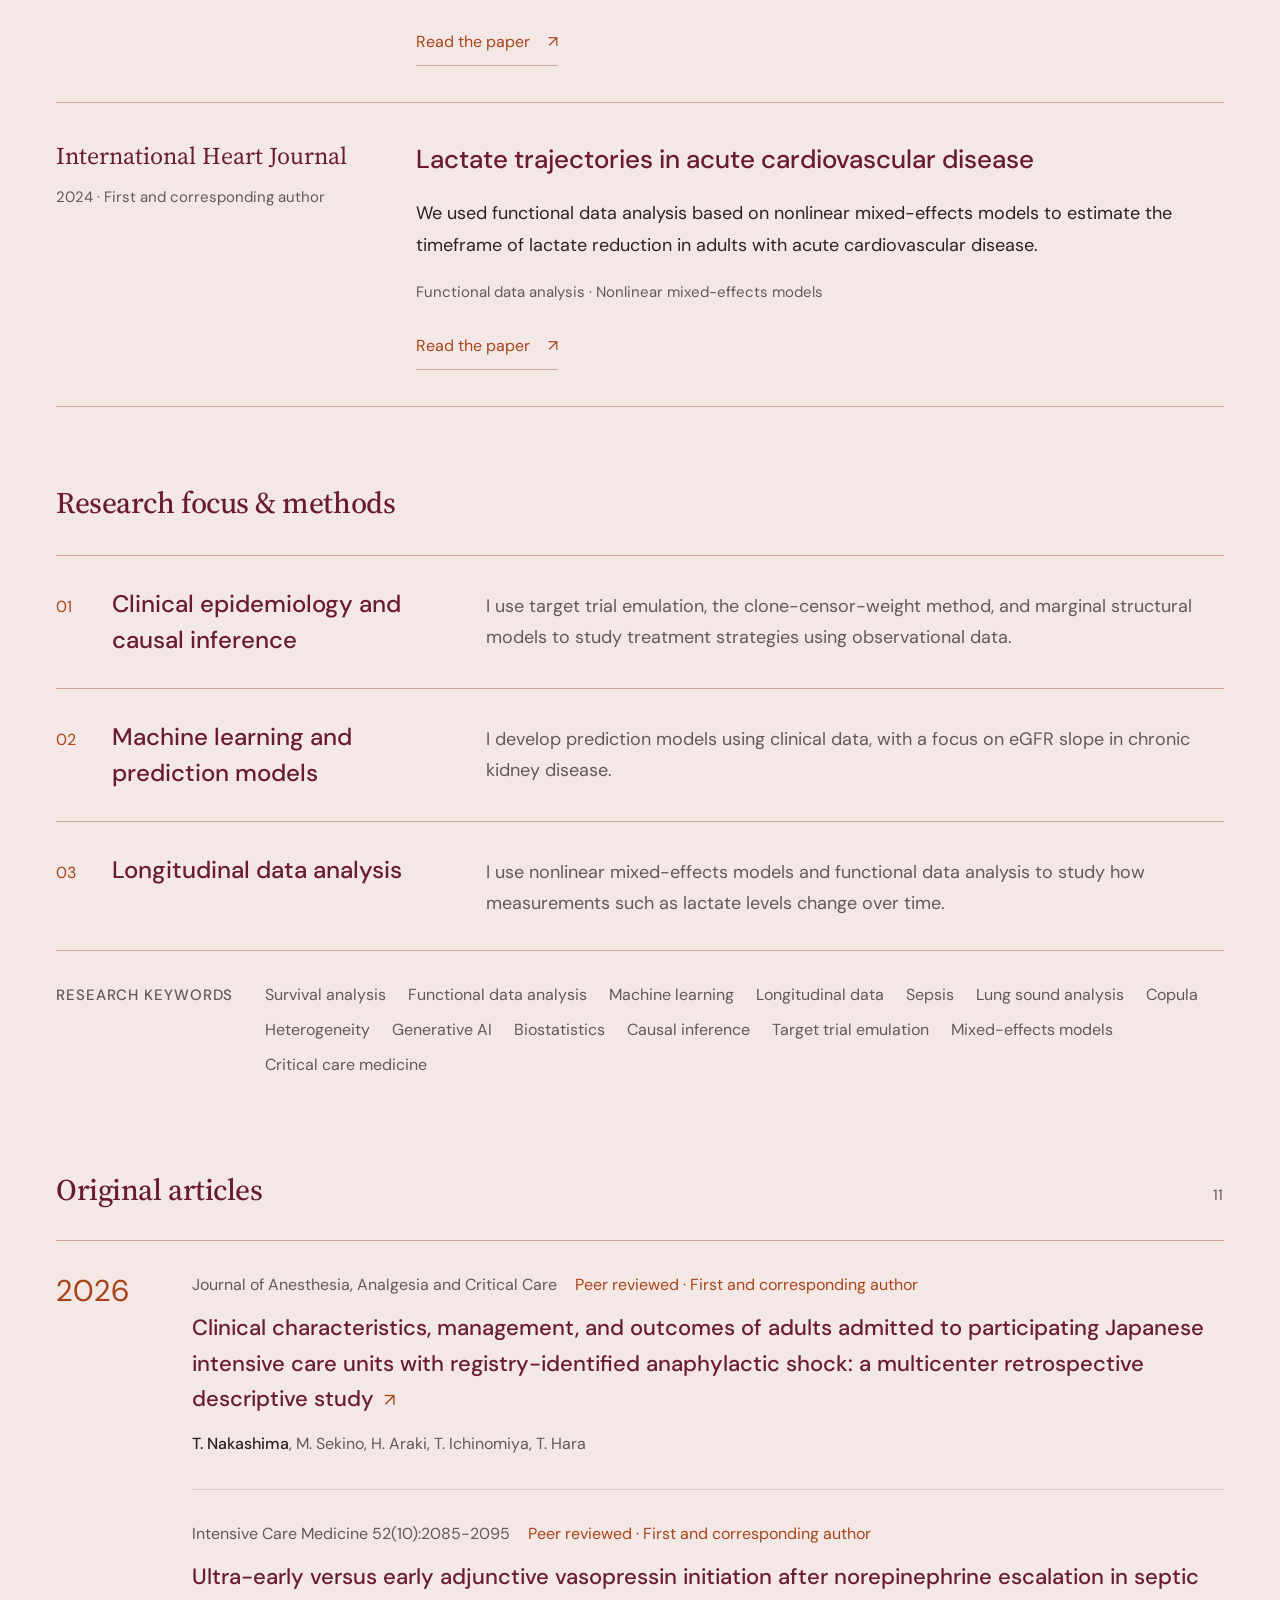
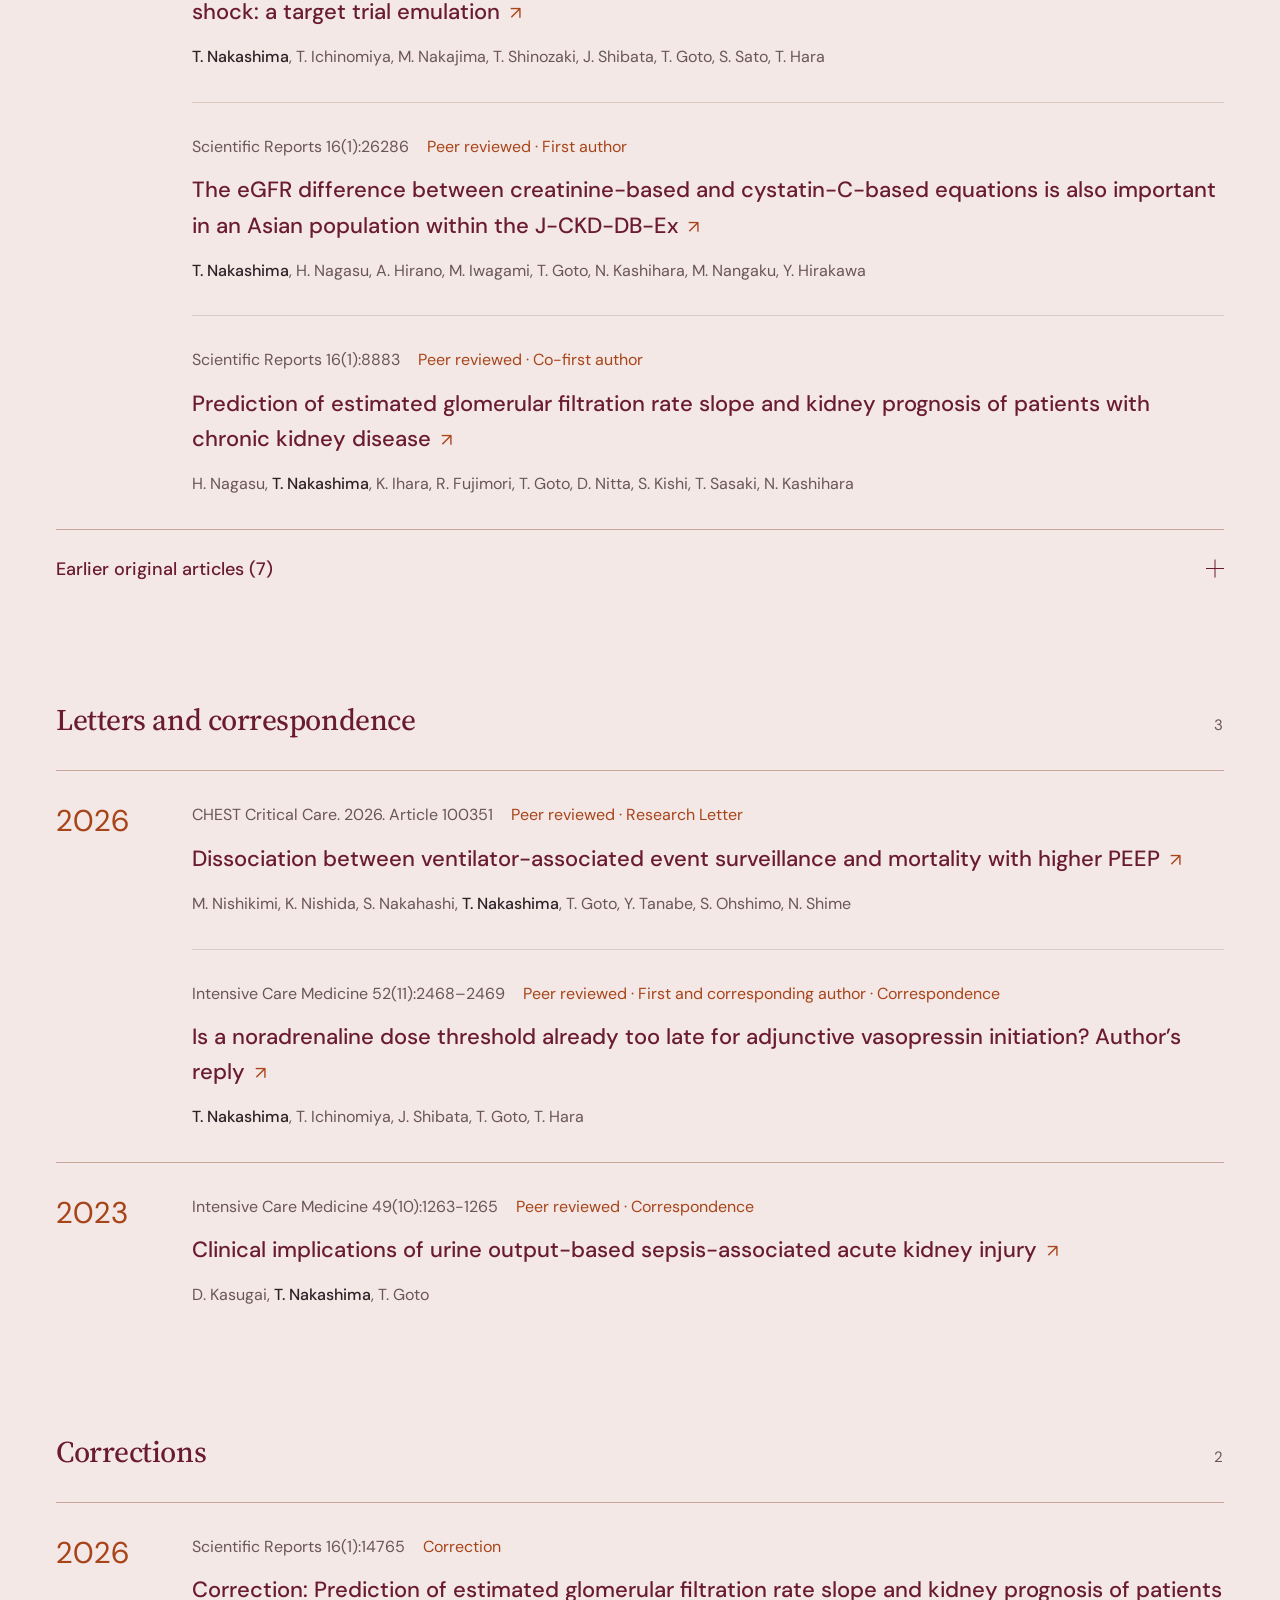
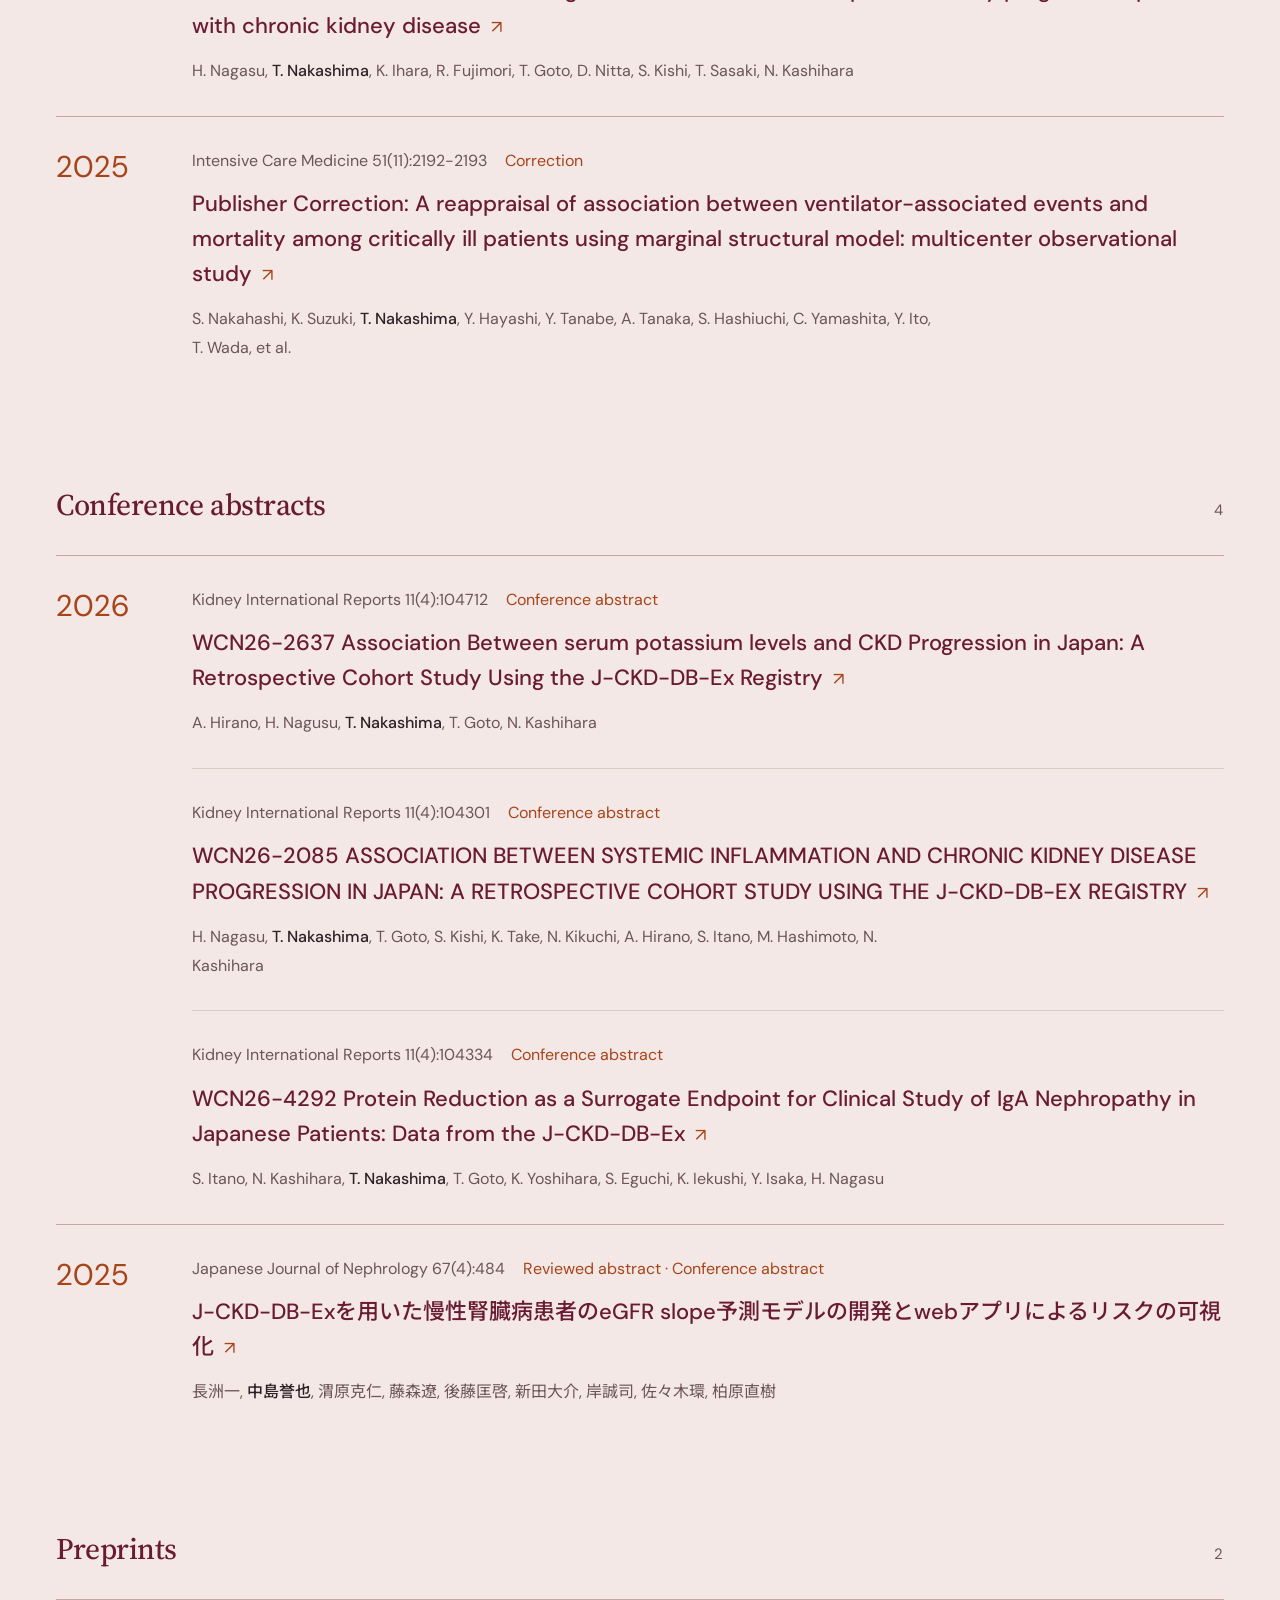
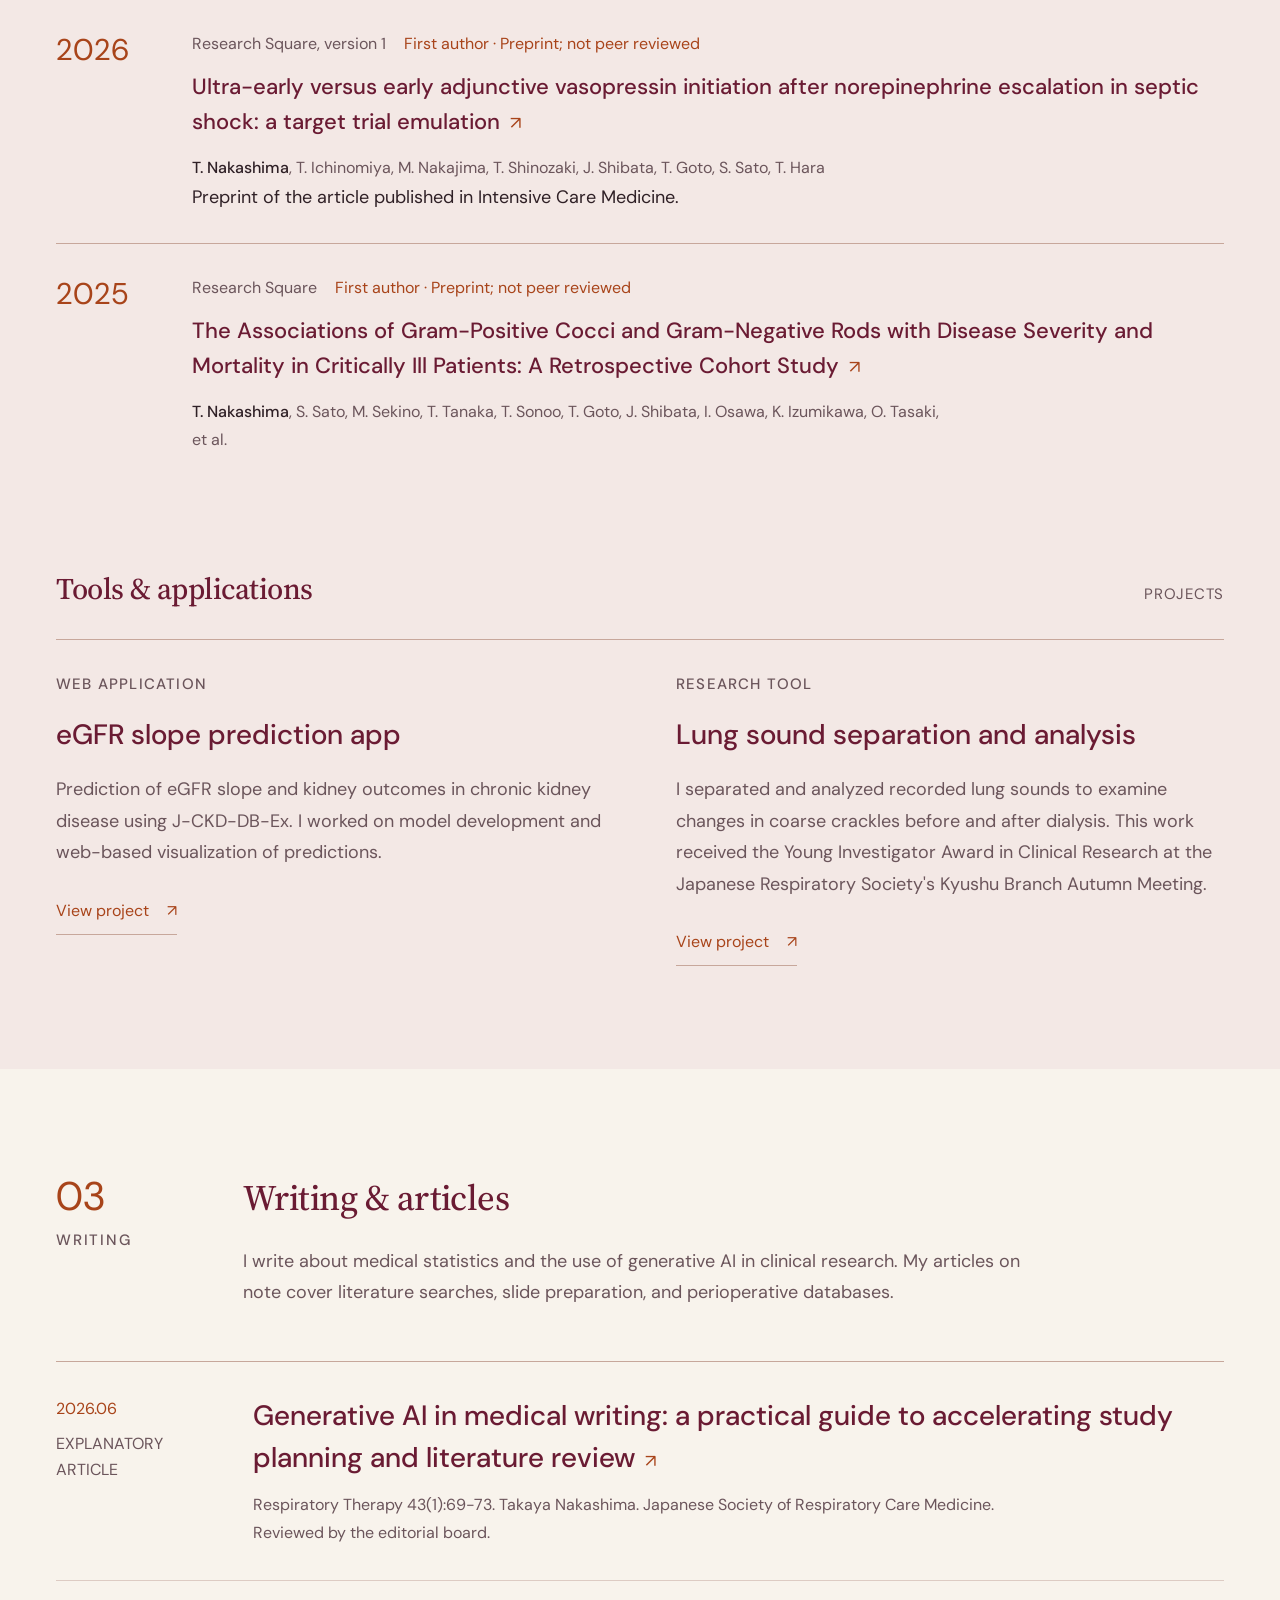
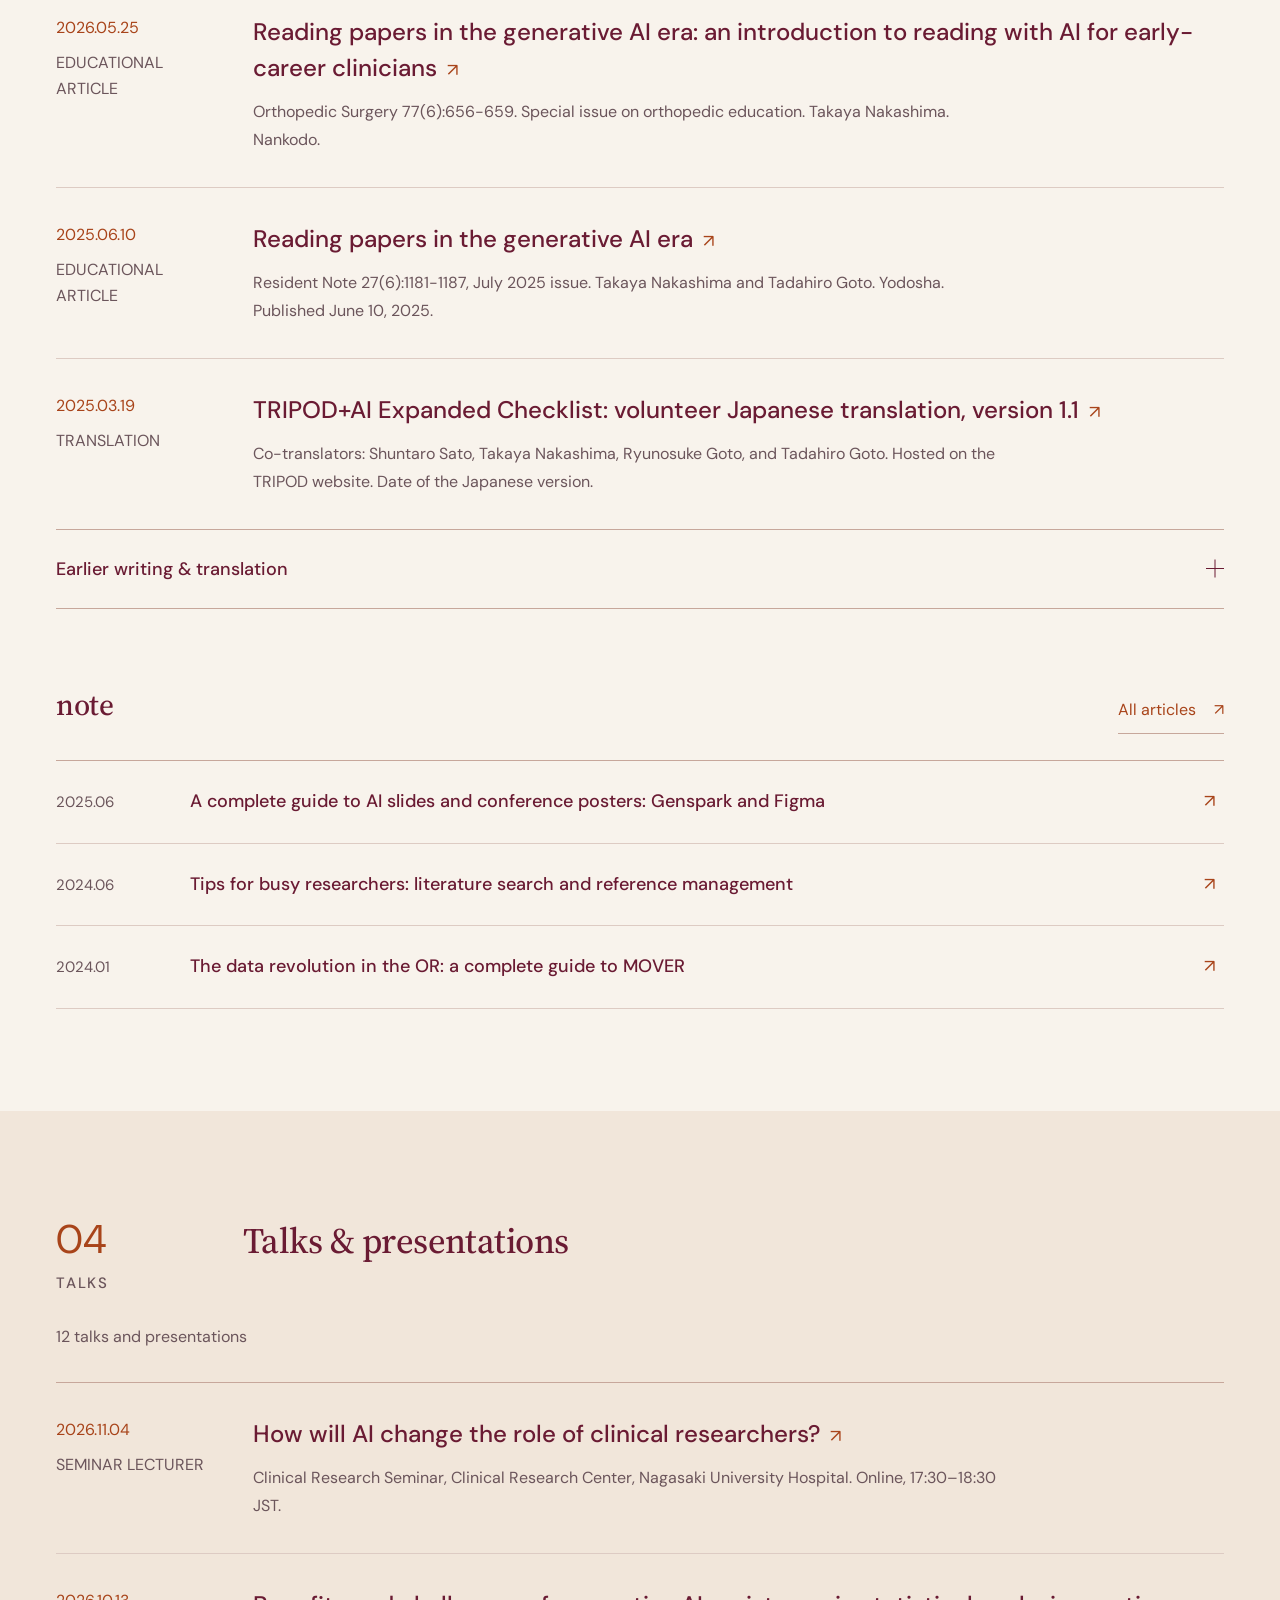
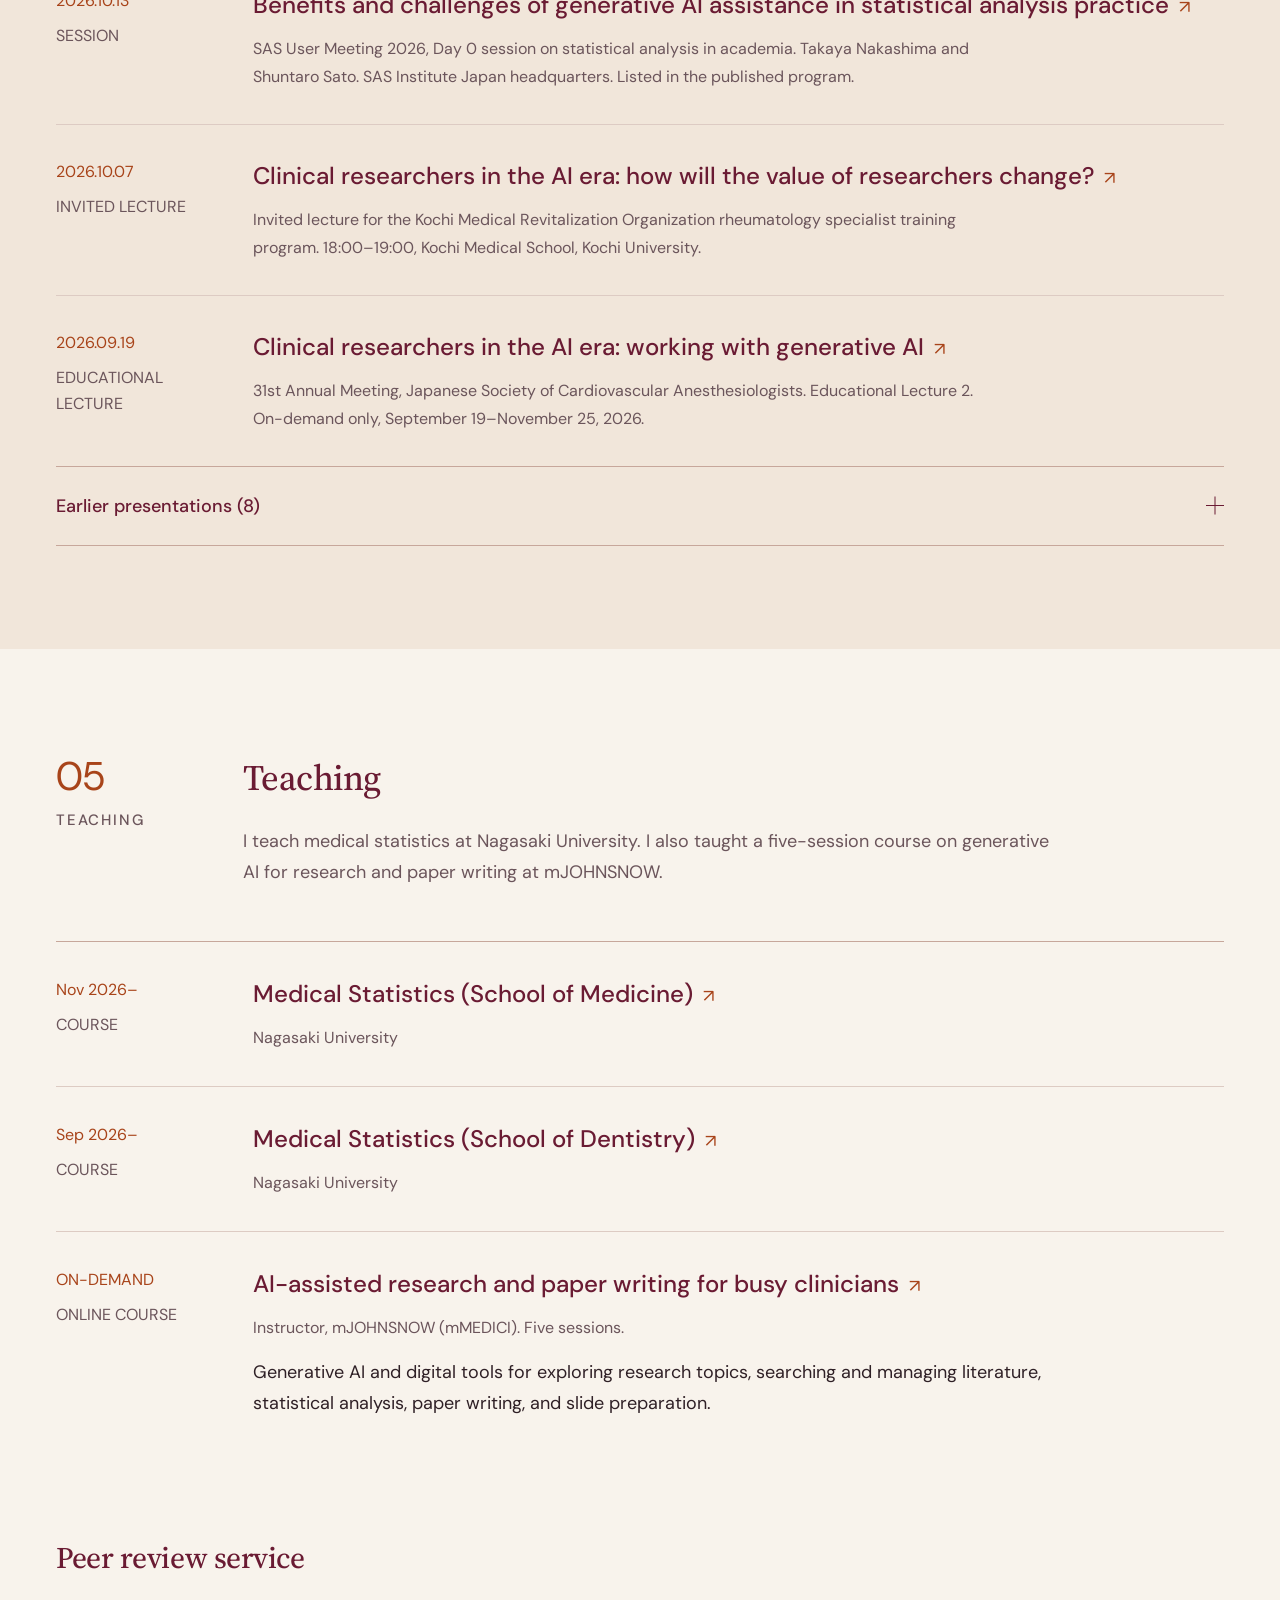
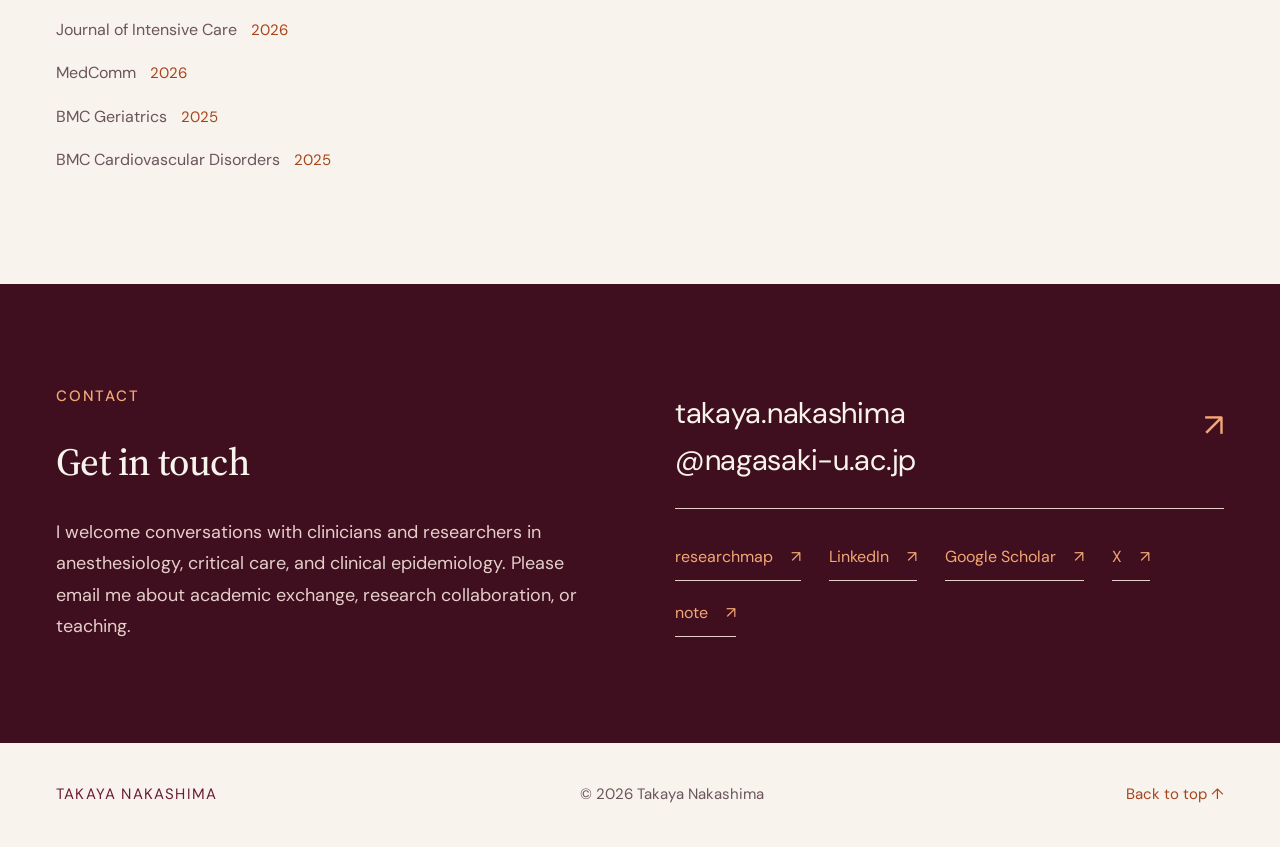
==== commit 3bf12e01: "Update publications, university award and teaching, and improve the mobile CV layout" ====
--- a/en/index.html
+++ b/en/index.html
@@ -5,14 +5,14 @@
 <meta name="viewport" content="width=device-width, initial-scale=1">
 <script>try { if (!matchMedia('(prefers-reduced-motion: reduce)').matches && localStorage.getItem('portfolio-motion') !== 'paused') document.documentElement.classList.add('hero-motion'); } catch (_) {}</script>
 <title>Takaya Nakashima, M.D. | Anesthesiology, critical care and biostatistics</title>
-<meta name="description" content="I am an anesthesiologist and biostatistician at Nagasaki University Hospital. I practice anesthesiology and study treatment timing and patient trajectories in sepsis and perioperative care.">
+<meta name="description" content="At Nagasaki University Hospital, I study treatment timing and patient trajectories in sepsis and perioperative care.">
 <meta name="google-site-verification" content="hvCwo7Q3kKA7HeCOFgV9Li-8ylirtfjILbhXgrMBvk4">
 <link rel="canonical" href="https://nakashimatakaya.github.io/en/">
 <link rel="alternate" hreflang="ja" href="https://nakashimatakaya.github.io/">
 <link rel="alternate" hreflang="en" href="https://nakashimatakaya.github.io/en/">
 <link rel="alternate" hreflang="x-default" href="https://nakashimatakaya.github.io/en/">
 <meta property="og:title" content="Takaya Nakashima, M.D. | Anesthesiology, critical care and biostatistics">
-<meta property="og:description" content="I am an anesthesiologist and biostatistician at Nagasaki University Hospital. I practice anesthesiology and study treatment timing and patient trajectories in sepsis and perioperative care.">
+<meta property="og:description" content="At Nagasaki University Hospital, I study treatment timing and patient trajectories in sepsis and perioperative care.">
 <meta property="og:type" content="profile">
 <meta property="og:url" content="https://nakashimatakaya.github.io/en/">
 <meta property="og:image" content="https://nakashimatakaya.github.io/portrait.jpg">
@@ -21,7 +21,7 @@
 <link rel="preconnect" href="https://fonts.googleapis.com">
 <link rel="preconnect" href="https://fonts.gstatic.com" crossorigin>
 <link href="https://fonts.googleapis.com/css2?family=Noto+Sans+JP:wght@400;500;600&family=Noto+Serif+JP:wght@500&family=DM+Sans:wght@400;500;600&family=Source+Serif+4:opsz,wght@8..60,500&display=swap" rel="stylesheet">
-<link rel="stylesheet" href="../style.css?v=20261030c">
+<link rel="stylesheet" href="../style.css?v=20261127">
 <script defer src="../site.js?v=20261030c"></script>
 <script type="application/ld+json">{"@context": "https://schema.org", "@type": "Person", "name": "中島誉也", "alternateName": "Takaya Nakashima", "jobTitle": "Anesthesiologist and Biostatistician", "url": "https://nakashimatakaya.github.io/", "image": "https://nakashimatakaya.github.io/portrait.jpg", "worksFor": {"@type": "Organization", "name": "Nagasaki University Hospital"}, "sameAs": ["https://scholar.google.com/citations?user=UVULTp0AAAAJ&hl=en", "https://researchmap.jp/nakataka8228", "https://www.linkedin.com/in/%E8%AA%89%E4%B9%9F-%E4%B8%AD%E5%B3%B6-a26263443/", "https://orcid.org/0009-0001-4214-3945", "https://github.com/nakashimatakaya"]}</script>
 </head>
@@ -43,18 +43,18 @@
    <p class="eyebrow">ANESTHESIOLOGY <span>·</span> BIOSTATISTICS</p>
    <h1><span class="hero-line">Clinical care.</span><span class="hero-line"><em>Statistical thinking.</em></span></h1>
    <p class="hero-name">Takaya Nakashima<span>M.D. / Anesthesiologist & Biostatistician</span></p>
-   <p class="hero-lead">I am an anesthesiologist and biostatistician at Nagasaki University Hospital. I practice anesthesiology and study treatment timing and patient trajectories in sepsis and perioperative care.</p>
-   <div class="hero-links"><a class="button" href="#selected-research">Selected research<span aria-hidden="true">↓</span></a><a class="quiet-link" href="../Takaya_Nakashima_CV.pdf?v=2026-11-08" target="_blank" rel="noopener noreferrer">Academic CV (PDF)<span aria-hidden="true">↗</span></a></div>
+   <p class="hero-lead">At Nagasaki University Hospital, I study treatment timing and patient trajectories in sepsis and perioperative care.</p>
+   <div class="hero-links"><a class="button" href="#selected-research">Selected research<span aria-hidden="true">↓</span></a><a class="quiet-link" href="../Takaya_Nakashima_CV.pdf?v=2026-11-27" target="_blank" rel="noopener noreferrer">Academic CV (PDF)<span aria-hidden="true">↗</span></a></div>
   </div>
   <figure class="hero-photo"><img src="../portrait.jpg" alt="Portrait of Takaya Nakashima" width="1968" height="1968" fetchpriority="high"><figcaption>NAGASAKI, JAPAN</figcaption></figure>
  </div>
- <div class="hero-bottom container"><p>CLINICAL CARE<br>AND RESEARCH</p><nav class="hero-index" aria-label="Portfolio index"><a href="#papers"><strong>13</strong> Peer-reviewed papers</a><a href="#writing"><strong>8</strong> Writing & translation</a><a href="#talks"><strong>10</strong> Talks & presentations</a></nav><a href="#profile" class="scroll-cue">SCROLL <span>↓</span></a></div>
+ <div class="hero-bottom container"><p>CLINICAL CARE<br>AND RESEARCH</p><nav class="hero-index" aria-label="Portfolio index"><a href="#papers"><strong>14</strong> Peer-reviewed papers</a><a href="#writing"><strong>8</strong> Writing & translation</a><a href="#talks"><strong>12</strong> Talks & presentations</a></nav><a href="#profile" class="scroll-cue">SCROLL <span>↓</span></a></div>
 </section>
-<aside class="news"><div class="container"><span class="eyebrow">NEW CORRESPONDENCE</span><span class="news-date">2026.11.02</span><a href="https://doi.org/10.1007/s00134-026-08634-9" target="_blank" rel="noopener noreferrer">Author’s reply on the timing of adjunctive vasopressin in Intensive Care Medicine<span aria-hidden="true">↗</span></a></div></aside>
+<aside class="news"><div class="container"><span class="eyebrow">PAPER AWARD</span><span class="news-date">2026.11.20</span><a href="https://www.nagasaki-u.ac.jp/ja/news/news5175.html" target="_blank" rel="noopener noreferrer">Nagasaki University Impactful Paper Award for a one-year follow-up study of sepsis survivors<span aria-hidden="true">↗</span></a></div></aside>
 <section class="section container" id="profile">
  <div class="section-head" data-reveal><div class="section-rail"><span class="section-number">01</span><span class="eyebrow">PROFILE</span></div><div class="section-heading"><h2>About me</h2></div></div>
- <div class="profile-grid"><div class="profile-copy"><h3>Takaya Nakashima<span>Nagasaki University Hospital</span></h3><p>Physician, Department of Anesthesiology and Intensive Care Medicine; Research Associate, Clinical Research Center, Nagasaki University Hospital</p><p>I work on study design and statistical analysis at the Clinical Research Center. I am enrolled in the doctoral program at Nagasaki University Graduate School of Biomedical Sciences and collaborate with TXP Medical.</p><p>I am the first and corresponding author of a target trial emulation of vasopressin initiation in septic shock, published in Intensive Care Medicine in 2026.</p><div class="inline-links"><a class="text-link" href="https://researchmap.jp/nakataka8228" target="_blank" rel="noopener noreferrer">researchmap<span aria-hidden="true">↗</span></a><a class="text-link" href="https://www.linkedin.com/in/%E8%AA%89%E4%B9%9F-%E4%B8%AD%E5%B3%B6-a26263443/" target="_blank" rel="noopener noreferrer">LinkedIn<span aria-hidden="true">↗</span></a><a class="text-link" href="https://scholar.google.com/citations?user=UVULTp0AAAAJ&amp;hl=en" target="_blank" rel="noopener noreferrer">Google Scholar<span aria-hidden="true">↗</span></a><a class="text-link" href="https://orcid.org/0009-0001-4214-3945" target="_blank" rel="noopener noreferrer">ORCID<span aria-hidden="true">↗</span></a><a class="text-link" href="../Takaya_Nakashima_CV.pdf?v=2026-11-08" target="_blank" rel="noopener noreferrer">CV (PDF)<span aria-hidden="true">↗</span></a></div><p class="cv-updated">Academic CV updated 8 November 2026</p></div><dl class="profile-facts"><div><dt>Affiliation</dt><dd>Nagasaki University Hospital<small>Anesthesiology &amp; Intensive Care / Clinical Research Center</small></dd></div><div><dt>Graduate program</dt><dd>Nagasaki University<small>Doctoral program in Anesthesiology &amp; Intensive Care Medicine</small></dd></div><div><dt>Collaboration</dt><dd>TXP Medical</dd></div><div><dt>Skills</dt><dd>JSS Certificate, Grade Pre-1<small>R and Python</small></dd></div></dl></div>
- <details class="disclosure profile-details" id="awards"><summary><span>Awards & memberships</span><span aria-hidden="true" class="plus"></span></summary><div class="award-grid"><ol class="award-list"><li><span>2026.09</span><div><h3>Best Presentation Award, 64th Annual Meeting of the Kyushu Society of Anesthesiologists</h3><p>Japanese Society of Anesthesiologists, Kyushu Branch</p><p>Ultra-early versus early adjunctive vasopressin initiation after norepinephrine escalation in septic shock: a retrospective observational target trial emulation using two ICU databases</p></div></li><li><span>2021.10</span><div><h3>Young Investigator Award (Clinical Research)</h3><p>87th Kyushu Branch Autumn Meeting, Japanese Respiratory Society and affiliated societies</p><p>Clinical application of separation-technique analysis of recorded lung sounds to coarse crackle changes before and after dialysis</p></div></li></ol><div><h3>Memberships</h3><ul class="society-list"><li>Japanese Society of Intensive Care Medicine <span>2026.10–</span></li><li>Japanese Society of Anesthesiologists <span>2024–</span></li><li>Japan Epidemiological Association <span>2022–</span></li><li>Japanese Society for Clinical Epidemiology <span>2021–</span></li><li>Japanese Association for Medical AI <span>2021–</span></li><li>Behaviormetric Society of Japan <span>2020–</span></li></ul></div></div></details>
+ <div class="profile-grid"><div class="profile-copy"><h3>Takaya Nakashima<span>Nagasaki University Hospital</span></h3><p>Physician, Department of Anesthesiology and Intensive Care Medicine; Research Associate, Clinical Research Center, Nagasaki University Hospital</p><p>I work on study design and statistical analysis at the Clinical Research Center. I am enrolled in the doctoral program at Nagasaki University Graduate School of Biomedical Sciences and collaborate with TXP Medical.</p><p>I am the first and corresponding author of a target trial emulation of vasopressin initiation in septic shock, published in Intensive Care Medicine in 2026.</p><div class="inline-links"><a class="text-link" href="https://researchmap.jp/nakataka8228" target="_blank" rel="noopener noreferrer">researchmap<span aria-hidden="true">↗</span></a><a class="text-link" href="https://www.linkedin.com/in/%E8%AA%89%E4%B9%9F-%E4%B8%AD%E5%B3%B6-a26263443/" target="_blank" rel="noopener noreferrer">LinkedIn<span aria-hidden="true">↗</span></a><a class="text-link" href="https://scholar.google.com/citations?user=UVULTp0AAAAJ&amp;hl=en" target="_blank" rel="noopener noreferrer">Google Scholar<span aria-hidden="true">↗</span></a><a class="text-link" href="https://orcid.org/0009-0001-4214-3945" target="_blank" rel="noopener noreferrer">ORCID<span aria-hidden="true">↗</span></a><a class="text-link" href="../Takaya_Nakashima_CV.pdf?v=2026-11-27" target="_blank" rel="noopener noreferrer">CV (PDF)<span aria-hidden="true">↗</span></a></div><p class="cv-updated">Academic CV updated 27 November 2026</p></div><dl class="profile-facts"><div><dt>Affiliation</dt><dd>Nagasaki University Hospital<small>Anesthesiology &amp; Intensive Care / Clinical Research Center</small></dd></div><div><dt>Graduate program</dt><dd>Nagasaki University<small>Doctoral program in Anesthesiology &amp; Intensive Care Medicine</small></dd></div><div><dt>Collaboration</dt><dd>TXP Medical</dd></div><div><dt>Skills</dt><dd>JSS Certificate, Grade Pre-1<small>R and Python</small></dd></div></dl></div>
+ <details class="disclosure profile-details" id="awards"><summary><span>Awards & memberships</span><span aria-hidden="true" class="plus"></span></summary><div class="award-grid"><ol class="award-list"><li><span>2026.11</span><div><h3><a class="text-link" href="https://www.nagasaki-u.ac.jp/ja/news/include/file/article/images/2026/11/20261120.pdf" target="_blank" rel="noopener noreferrer">Nagasaki University Impactful Paper Award<span aria-hidden="true">↗</span></a></h3><p>Nagasaki University</p><p>Phenotypes of Functional Decline or Recovery in Sepsis ICU Survivors: Insights From a 1-Year Follow-Up Multicenter Cohort Analysis (Critical Care Medicine).</p></div></li><li><span>2026.09</span><div><h3>Best Presentation Award, 64th Annual Meeting of the Kyushu Society of Anesthesiologists</h3><p>Japanese Society of Anesthesiologists, Kyushu Branch</p><p>Ultra-early versus early adjunctive vasopressin initiation after norepinephrine escalation in septic shock: a retrospective observational target trial emulation using two ICU databases</p></div></li><li><span>2021.10</span><div><h3>Young Investigator Award (Clinical Research)</h3><p>87th Kyushu Branch Autumn Meeting, Japanese Respiratory Society and affiliated societies</p><p>Clinical application of separation-technique analysis of recorded lung sounds to coarse crackle changes before and after dialysis</p></div></li></ol><div><h3>Memberships</h3><ul class="society-list"><li>Japanese Society of Intensive Care Medicine <span>2026.10–</span></li><li>Japanese Society of Anesthesiologists <span>2024–</span></li><li>Japan Epidemiological Association <span>2022–</span></li><li>Japanese Society for Clinical Epidemiology <span>2021–</span></li><li>Japanese Association for Medical AI <span>2021–</span></li><li>Behaviormetric Society of Japan <span>2020–</span></li></ul></div></div></details>
 </section>
 <section class="section research-section" id="research"><div class="container">
  <div class="section-head" data-reveal><div class="section-rail"><span class="section-number">02</span><span class="eyebrow">RESEARCH</span></div><div class="section-heading"><h2>Research & publications</h2><p class=section-intro>I study when to start treatment and how patients change over time. My work uses intensive care and perioperative cohorts, with related research in chronic kidney disease.</p></div></div>
@@ -62,7 +62,7 @@
  <div class="subsection-head methods-heading"><h3>Research focus & methods</h3></div>
  <div class="research-themes"><div class="research-row"><span class="theme-no">01</span><h4>Clinical epidemiology and causal inference</h4><p>I use target trial emulation, the clone-censor-weight method, and marginal structural models to study treatment strategies using observational data.</p></div><div class="research-row"><span class="theme-no">02</span><h4>Machine learning and prediction models</h4><p>I develop prediction models using clinical data, with a focus on eGFR slope in chronic kidney disease.</p></div><div class="research-row"><span class="theme-no">03</span><h4>Longitudinal data analysis</h4><p>I use nonlinear mixed-effects models and functional data analysis to study how measurements such as lactate levels change over time.</p></div></div>
  <div class="keyword-area"><h3>RESEARCH KEYWORDS</h3><ul><li>Survival analysis</li><li>Functional data analysis</li><li>Machine learning</li><li>Longitudinal data</li><li>Sepsis</li><li>Lung sound analysis</li><li>Copula</li><li>Heterogeneity</li><li>Generative AI</li><li>Biostatistics</li><li>Causal inference</li><li>Target trial emulation</li><li>Mixed-effects models</li><li>Critical care medicine</li></ul></div>
- <div class="publications" id="papers"><div class="subsection-head"><h3>Original articles</h3><span>11</span></div><div class="publication-group"><h4 class="publication-year">2026</h4><ol class="paper-list"><li class="paper"><div class="paper-meta"><span>Journal of Anesthesia, Analgesia and Critical Care</span><span>Peer reviewed · First and corresponding author</span></div><h5 lang="en"><a href="https://doi.org/10.1186/s44158-026-00464-x" target="_blank" rel="noopener noreferrer">Clinical characteristics, management, and outcomes of adults admitted to participating Japanese intensive care units with registry-identified anaphylactic shock: a multicenter retrospective descriptive study<span class="record-arrow" aria-hidden="true">↗</span></a></h5><p class="authors" lang="en"><strong>T. Nakashima</strong>, M. Sekino, H. Araki, T. Ichinomiya, T. Hara</p></li><li class="paper"><div class="paper-meta"><span>Intensive Care Medicine 52(10):2085-2095</span><span>Peer reviewed · First and corresponding author</span></div><h5 lang="en"><a href="https://doi.org/10.1007/s00134-026-08575-3" target="_blank" rel="noopener noreferrer">Ultra-early versus early adjunctive vasopressin initiation after norepinephrine escalation in septic shock: a target trial emulation<span class="record-arrow" aria-hidden="true">↗</span></a></h5><p class="authors" lang="en"><strong>T. Nakashima</strong>, T. Ichinomiya, M. Nakajima, T. Shinozaki, J. Shibata, T. Goto, S. Sato, T. Hara</p></li><li class="paper"><div class="paper-meta"><span>Scientific Reports 16(1):26286</span><span>Peer reviewed · First author</span></div><h5 lang="en"><a href="https://doi.org/10.1038/s41598-026-57444-y" target="_blank" rel="noopener noreferrer">The eGFR difference between creatinine-based and cystatin-C-based equations is also important in an Asian population within the J-CKD-DB-Ex<span class="record-arrow" aria-hidden="true">↗</span></a></h5><p class="authors" lang="en"><strong>T. Nakashima</strong>, H. Nagasu, A. Hirano, M. Iwagami, T. Goto, N. Kashihara, M. Nangaku, Y. Hirakawa</p></li><li class="paper"><div class="paper-meta"><span>Scientific Reports 16(1):8883</span><span>Peer reviewed · Co-first author</span></div><h5 lang="en"><a href="https://doi.org/10.1038/s41598-026-38246-8" target="_blank" rel="noopener noreferrer">Prediction of estimated glomerular filtration rate slope and kidney prognosis of patients with chronic kidney disease<span class="record-arrow" aria-hidden="true">↗</span></a></h5><p class="authors" lang="en">H. Nagasu, <strong>T. Nakashima</strong>, K. Ihara, R. Fujimori, T. Goto, D. Nitta, S. Kishi, T. Sasaki, N. Kashihara</p></li></ol></div><details class="disclosure"><summary><span>Earlier original articles (7)</span><span class="plus" aria-hidden="true"></span></summary><div class="publication-group"><h4 class="publication-year">2025</h4><ol class="paper-list"><li class="paper"><div class="paper-meta"><span>Clinical and Experimental Nephrology 30(2):309-319</span><span>Peer reviewed · Co-first author</span></div><h5 lang="en"><a href="https://doi.org/10.1007/s10157-025-02788-4" target="_blank" rel="noopener noreferrer">Proteinuria reduction as a surrogate endpoint for clinical study of IgA nephropathy in Japanese patients: data from the J-CKD-DB-Ex<span class="record-arrow" aria-hidden="true">↗</span></a></h5><p class="authors" lang="en">N. Kashihara, S. Itano, <strong>T. Nakashima</strong>, T. Goto, K. Yoshihara, S. Eguchi, K. Iekushi, Y. Isaka, H. Nagasu; J-CKD-DB collaborators</p><p class="publication-note">Published online in 2025; final issue February 2026.</p></li><li class="paper"><div class="paper-meta"><span>Intensive Care Medicine 51(10):1764-1774</span><span>Peer reviewed</span></div><h5 lang="en"><a href="https://doi.org/10.1007/s00134-025-08074-x" target="_blank" rel="noopener noreferrer">A reappraisal of association between ventilator-associated events and mortality among critically ill patients using marginal structural model: multicenter observational study<span class="record-arrow" aria-hidden="true">↗</span></a></h5><p class="authors" lang="en">S. Nakahashi, K. Suzuki, <strong>T. Nakashima</strong>, Y. Hayashi, Y. Tanabe, A. Tanaka, S. Hashiuchi, C. Yamashita, Y. Ito, T. Wada, et al.</p></li><li class="paper"><div class="paper-meta"><span>Critical Care Medicine 53(4):e928-e940</span><span>Peer reviewed · Co-first author</span></div><h5 lang="en"><a href="https://doi.org/10.1097/CCM.0000000000006621" target="_blank" rel="noopener noreferrer">Phenotypes of Functional Decline or Recovery in Sepsis ICU Survivors: Insights From a 1-Year Follow-Up Multicenter Cohort Analysis<span class="record-arrow" aria-hidden="true">↗</span></a></h5><p class="authors" lang="en">K. Liu, <strong>T. Nakashima</strong>, T. Goto, K. Nakamura, H. Nakano, M. Motoki, H. Kamijo, Matsuoka Ayaka, K. Ishii, Y. Morita, et al.</p></li></ol></div><div class="publication-group"><h4 class="publication-year">2024</h4><ol class="paper-list"><li class="paper"><div class="paper-meta"><span>International Heart Journal 65(6):1058-1065</span><span>Peer reviewed · First and corresponding author</span></div><h5 lang="en"><a href="https://doi.org/10.1536/ihj.23-659" target="_blank" rel="noopener noreferrer">Estimating the Timeframe of Lactate Reduction in Acute Cardiovascular Disease Using Functional Data Analysis Based on Nonlinear Mixed Effects Models<span class="record-arrow" aria-hidden="true">↗</span></a></h5><p class="authors" lang="en"><strong>T. Nakashima</strong>, S. Sato, H. Matsui, A. Mizuno</p></li><li class="paper"><div class="paper-meta"><span>Clinical and Experimental Nephrology 28(8):784-792</span><span>Peer reviewed · Co-first author</span></div><h5 lang="en"><a href="https://doi.org/10.1007/s10157-024-02486-7" target="_blank" rel="noopener noreferrer">Association of serum magnesium levels with renal prognosis in patients with chronic kidney disease<span class="record-arrow" aria-hidden="true">↗</span></a></h5><p class="authors" lang="en">S. Kishi, <strong>T. Nakashima</strong>, T. Goto, H. Nagasu, C. R. Brooks, H. Okada, K. Tamura, T. Nakano, I. Narita, S. Maruyama, et al.</p></li></ol></div><div class="publication-group"><h4 class="publication-year">2022</h4><ol class="paper-list"><li class="paper"><div class="paper-meta"><span>Nagasaki Medical Journal 97(1):1-6</span><span>Peer reviewed · First author</span></div><h5 lang="ja"><a href="https://researchmap.jp/nakataka8228/published_papers/43860537" target="_blank" rel="noopener noreferrer">新しい録音機器と解析技術を用いた肺音解析システムの医師聴診の補助ツールとしての可能性<span class="record-arrow" aria-hidden="true">↗</span></a></h5><p class="authors" lang="ja"><strong>中島誉也</strong>, 尾長谷靖, 深堀範, 福島千鶴, 入来隼, 永江由香, 山口博之, 坂本憲穂, 石松祐二, 山田頼弥, et al.</p></li></ol></div><div class="publication-group"><h4 class="publication-year">2021</h4><ol class="paper-list"><li class="paper"><div class="paper-meta"><span>BMC Anesthesiology 21(1):250</span><span>Peer reviewed</span></div><h5 lang="en"><a href="https://doi.org/10.1186/s12871-021-01470-y" target="_blank" rel="noopener noreferrer">Association between preoperative toe perfusion index and maternal core temperature decrease during cesarean delivery under spinal anesthesia: a prospective cohort study<span class="record-arrow" aria-hidden="true">↗</span></a></h5><p class="authors" lang="en">S. Kaneko, K. Hara, S. Sato, <strong>T. Nakashima</strong>, Y. Kawazoe, M. Taguchi, S. Urabe, A. Nakao, K. Hamada, M. Yamaguchi, et al.</p></li></ol></div></details></div><div class="publications" id="letters"><div class="subsection-head"><h3>Letters and correspondence</h3><span>2</span></div><div class="publication-group"><h4 class="publication-year">2026</h4><ol class="paper-list"><li class="paper"><div class="paper-meta"><span>Intensive Care Medicine. Published online November 2, 2026</span><span>Peer reviewed · First and corresponding author · Correspondence</span></div><h5 lang="en"><a href="https://doi.org/10.1007/s00134-026-08634-9" target="_blank" rel="noopener noreferrer">Is a noradrenaline dose threshold already too late for adjunctive vasopressin initiation? Author’s reply<span class="record-arrow" aria-hidden="true">↗</span></a></h5><p class="authors" lang="en"><strong>T. Nakashima</strong>, T. Ichinomiya, J. Shibata, T. Goto, T. Hara</p></li></ol></div><div class="publication-group"><h4 class="publication-year">2023</h4><ol class="paper-list"><li class="paper"><div class="paper-meta"><span>Intensive Care Medicine 49(10):1263-1265</span><span>Peer reviewed · Correspondence</span></div><h5 lang="en"><a href="https://doi.org/10.1007/s00134-023-07190-w" target="_blank" rel="noopener noreferrer">Clinical implications of urine output-based sepsis-associated acute kidney injury<span class="record-arrow" aria-hidden="true">↗</span></a></h5><p class="authors" lang="en">D. Kasugai, <strong>T. Nakashima</strong>, T. Goto</p></li></ol></div></div><div class="publications" id="corrections"><div class="subsection-head"><h3>Corrections</h3><span>2</span></div><div class="publication-group"><h4 class="publication-year">2026</h4><ol class="paper-list"><li class="paper"><div class="paper-meta"><span>Scientific Reports 16(1):14765</span><span>Correction</span></div><h5 lang="en"><a href="https://doi.org/10.1038/s41598-026-52954-1" target="_blank" rel="noopener noreferrer">Correction: Prediction of estimated glomerular filtration rate slope and kidney prognosis of patients with chronic kidney disease<span class="record-arrow" aria-hidden="true">↗</span></a></h5><p class="authors" lang="en">H. Nagasu, <strong>T. Nakashima</strong>, K. Ihara, R. Fujimori, T. Goto, D. Nitta, S. Kishi, T. Sasaki, N. Kashihara</p></li></ol></div><div class="publication-group"><h4 class="publication-year">2025</h4><ol class="paper-list"><li class="paper"><div class="paper-meta"><span>Intensive Care Medicine 51(11):2192-2193</span><span>Correction</span></div><h5 lang="en"><a href="https://doi.org/10.1007/s00134-025-08115-5" target="_blank" rel="noopener noreferrer">Publisher Correction: A reappraisal of association between ventilator-associated events and mortality among critically ill patients using marginal structural model: multicenter observational study<span class="record-arrow" aria-hidden="true">↗</span></a></h5><p class="authors" lang="en">S. Nakahashi, K. Suzuki, <strong>T. Nakashima</strong>, Y. Hayashi, Y. Tanabe, A. Tanaka, S. Hashiuchi, C. Yamashita, Y. Ito, T. Wada, et al.</p></li></ol></div></div><div class="publications" id="abstracts"><div class="subsection-head"><h3>Conference abstracts</h3><span>4</span></div><div class="publication-group"><h4 class="publication-year">2026</h4><ol class="paper-list"><li class="paper"><div class="paper-meta"><span>Kidney International Reports 11(4):104712</span><span>Conference abstract</span></div><h5 lang="en"><a href="https://doi.org/10.1016/j.ekir.2026.104712" target="_blank" rel="noopener noreferrer">WCN26-2637 Association Between serum potassium levels and CKD Progression in Japan: A Retrospective Cohort Study Using the J-CKD-DB-Ex Registry<span class="record-arrow" aria-hidden="true">↗</span></a></h5><p class="authors" lang="en">A. Hirano, H. Nagusu, <strong>T. Nakashima</strong>, T. Goto, N. Kashihara</p></li><li class="paper"><div class="paper-meta"><span>Kidney International Reports 11(4):104301</span><span>Conference abstract</span></div><h5 lang="en"><a href="https://doi.org/10.1016/j.ekir.2026.104301" target="_blank" rel="noopener noreferrer">WCN26-2085 ASSOCIATION BETWEEN SYSTEMIC INFLAMMATION AND CHRONIC KIDNEY DISEASE PROGRESSION IN JAPAN: A RETROSPECTIVE COHORT STUDY USING THE J-CKD-DB-EX REGISTRY<span class="record-arrow" aria-hidden="true">↗</span></a></h5><p class="authors" lang="en">H. Nagasu, <strong>T. Nakashima</strong>, T. Goto, S. Kishi, K. Take, N. Kikuchi, A. Hirano, S. Itano, M. Hashimoto, N. Kashihara</p></li><li class="paper"><div class="paper-meta"><span>Kidney International Reports 11(4):104334</span><span>Conference abstract</span></div><h5 lang="en"><a href="https://doi.org/10.1016/j.ekir.2026.104334" target="_blank" rel="noopener noreferrer">WCN26-4292 Protein Reduction as a Surrogate Endpoint for Clinical Study of IgA Nephropathy in Japanese Patients: Data from the J-CKD-DB-Ex<span class="record-arrow" aria-hidden="true">↗</span></a></h5><p class="authors" lang="en">S. Itano, N. Kashihara, <strong>T. Nakashima</strong>, T. Goto, K. Yoshihara, S. Eguchi, K. Iekushi, Y. Isaka, H. Nagasu</p></li></ol></div><div class="publication-group"><h4 class="publication-year">2025</h4><ol class="paper-list"><li class="paper"><div class="paper-meta"><span>Japanese Journal of Nephrology 67(4):484</span><span>Reviewed abstract · Conference abstract</span></div><h5 lang="ja"><a href="https://jglobal.jst.go.jp/detail?JGLOBAL_ID=202502273103904762" target="_blank" rel="noopener noreferrer">J-CKD-DB-Exを用いた慢性腎臓病患者のeGFR slope予測モデルの開発とwebアプリによるリスクの可視化<span class="record-arrow" aria-hidden="true">↗</span></a></h5><p class="authors" lang="ja">長洲一, <strong>中島誉也</strong>, 渭原克仁, 藤森遼, 後藤匡啓, 新田大介, 岸誠司, 佐々木環, 柏原直樹</p></li></ol></div></div><div class="publications" id="preprints"><div class="subsection-head"><h3>Preprints</h3><span>1</span></div><div class="publication-group"><h4 class="publication-year">2025</h4><ol class="paper-list"><li class="paper"><div class="paper-meta"><span>Research Square</span><span>First author · Preprint; not peer reviewed</span></div><h5 lang="en"><a href="https://doi.org/10.21203/rs.3.rs-6632548/v1" target="_blank" rel="noopener noreferrer">The Associations of Gram-Positive Cocci and Gram-Negative Rods with Disease Severity and Mortality in Critically Ill Patients: A Retrospective Cohort Study<span class="record-arrow" aria-hidden="true">↗</span></a></h5><p class="authors" lang="en"><strong>T. Nakashima</strong>, S. Sato, M. Sekino, T. Tanaka, T. Sonoo, T. Goto, J. Shibata, I. Osawa, K. Izumikawa, O. Tasaki, et al.</p></li></ol></div></div>
+ <div class="publications" id="papers"><div class="subsection-head"><h3>Original articles</h3><span>11</span></div><div class="publication-group"><h4 class="publication-year">2026</h4><ol class="paper-list"><li class="paper"><div class="paper-meta"><span>Journal of Anesthesia, Analgesia and Critical Care</span><span>Peer reviewed · First and corresponding author</span></div><h5 lang="en"><a href="https://doi.org/10.1186/s44158-026-00464-x" target="_blank" rel="noopener noreferrer">Clinical characteristics, management, and outcomes of adults admitted to participating Japanese intensive care units with registry-identified anaphylactic shock: a multicenter retrospective descriptive study<span class="record-arrow" aria-hidden="true">↗</span></a></h5><p class="authors" lang="en"><strong>T. Nakashima</strong>, M. Sekino, H. Araki, T. Ichinomiya, T. Hara</p></li><li class="paper"><div class="paper-meta"><span>Intensive Care Medicine 52(10):2085-2095</span><span>Peer reviewed · First and corresponding author</span></div><h5 lang="en"><a href="https://doi.org/10.1007/s00134-026-08575-3" target="_blank" rel="noopener noreferrer">Ultra-early versus early adjunctive vasopressin initiation after norepinephrine escalation in septic shock: a target trial emulation<span class="record-arrow" aria-hidden="true">↗</span></a></h5><p class="authors" lang="en"><strong>T. Nakashima</strong>, T. Ichinomiya, M. Nakajima, T. Shinozaki, J. Shibata, T. Goto, S. Sato, T. Hara</p></li><li class="paper"><div class="paper-meta"><span>Scientific Reports 16(1):26286</span><span>Peer reviewed · First author</span></div><h5 lang="en"><a href="https://doi.org/10.1038/s41598-026-57444-y" target="_blank" rel="noopener noreferrer">The eGFR difference between creatinine-based and cystatin-C-based equations is also important in an Asian population within the J-CKD-DB-Ex<span class="record-arrow" aria-hidden="true">↗</span></a></h5><p class="authors" lang="en"><strong>T. Nakashima</strong>, H. Nagasu, A. Hirano, M. Iwagami, T. Goto, N. Kashihara, M. Nangaku, Y. Hirakawa</p></li><li class="paper"><div class="paper-meta"><span>Scientific Reports 16(1):8883</span><span>Peer reviewed · Co-first author</span></div><h5 lang="en"><a href="https://doi.org/10.1038/s41598-026-38246-8" target="_blank" rel="noopener noreferrer">Prediction of estimated glomerular filtration rate slope and kidney prognosis of patients with chronic kidney disease<span class="record-arrow" aria-hidden="true">↗</span></a></h5><p class="authors" lang="en">H. Nagasu, <strong>T. Nakashima</strong>, K. Ihara, R. Fujimori, T. Goto, D. Nitta, S. Kishi, T. Sasaki, N. Kashihara</p></li></ol></div><details class="disclosure"><summary><span>Earlier original articles (7)</span><span class="plus" aria-hidden="true"></span></summary><div class="publication-group"><h4 class="publication-year">2025</h4><ol class="paper-list"><li class="paper"><div class="paper-meta"><span>Clinical and Experimental Nephrology 30(2):309-319</span><span>Peer reviewed · Co-first author</span></div><h5 lang="en"><a href="https://doi.org/10.1007/s10157-025-02788-4" target="_blank" rel="noopener noreferrer">Proteinuria reduction as a surrogate endpoint for clinical study of IgA nephropathy in Japanese patients: data from the J-CKD-DB-Ex<span class="record-arrow" aria-hidden="true">↗</span></a></h5><p class="authors" lang="en">N. Kashihara, S. Itano, <strong>T. Nakashima</strong>, T. Goto, K. Yoshihara, S. Eguchi, K. Iekushi, Y. Isaka, H. Nagasu; J-CKD-DB collaborators</p><p class="publication-note">Published online in 2025; final issue February 2026.</p></li><li class="paper"><div class="paper-meta"><span>Intensive Care Medicine 51(10):1764-1774</span><span>Peer reviewed</span></div><h5 lang="en"><a href="https://doi.org/10.1007/s00134-025-08074-x" target="_blank" rel="noopener noreferrer">A reappraisal of association between ventilator-associated events and mortality among critically ill patients using marginal structural model: multicenter observational study<span class="record-arrow" aria-hidden="true">↗</span></a></h5><p class="authors" lang="en">S. Nakahashi, K. Suzuki, <strong>T. Nakashima</strong>, Y. Hayashi, Y. Tanabe, A. Tanaka, S. Hashiuchi, C. Yamashita, Y. Ito, T. Wada, et al.</p></li><li class="paper"><div class="paper-meta"><span>Critical Care Medicine 53(4):e928-e940</span><span>Peer reviewed · Co-first author</span></div><h5 lang="en"><a href="https://doi.org/10.1097/CCM.0000000000006621" target="_blank" rel="noopener noreferrer">Phenotypes of Functional Decline or Recovery in Sepsis ICU Survivors: Insights From a 1-Year Follow-Up Multicenter Cohort Analysis<span class="record-arrow" aria-hidden="true">↗</span></a></h5><p class="authors" lang="en">K. Liu, <strong>T. Nakashima</strong>, T. Goto, K. Nakamura, H. Nakano, M. Motoki, H. Kamijo, Matsuoka Ayaka, K. Ishii, Y. Morita, et al.</p></li></ol></div><div class="publication-group"><h4 class="publication-year">2024</h4><ol class="paper-list"><li class="paper"><div class="paper-meta"><span>International Heart Journal 65(6):1058-1065</span><span>Peer reviewed · First and corresponding author</span></div><h5 lang="en"><a href="https://doi.org/10.1536/ihj.23-659" target="_blank" rel="noopener noreferrer">Estimating the Timeframe of Lactate Reduction in Acute Cardiovascular Disease Using Functional Data Analysis Based on Nonlinear Mixed Effects Models<span class="record-arrow" aria-hidden="true">↗</span></a></h5><p class="authors" lang="en"><strong>T. Nakashima</strong>, S. Sato, H. Matsui, A. Mizuno</p></li><li class="paper"><div class="paper-meta"><span>Clinical and Experimental Nephrology 28(8):784-792</span><span>Peer reviewed · Co-first author</span></div><h5 lang="en"><a href="https://doi.org/10.1007/s10157-024-02486-7" target="_blank" rel="noopener noreferrer">Association of serum magnesium levels with renal prognosis in patients with chronic kidney disease<span class="record-arrow" aria-hidden="true">↗</span></a></h5><p class="authors" lang="en">S. Kishi, <strong>T. Nakashima</strong>, T. Goto, H. Nagasu, C. R. Brooks, H. Okada, K. Tamura, T. Nakano, I. Narita, S. Maruyama, et al.</p></li></ol></div><div class="publication-group"><h4 class="publication-year">2022</h4><ol class="paper-list"><li class="paper"><div class="paper-meta"><span>Nagasaki Medical Journal 97(1):1-6</span><span>Peer reviewed · First author</span></div><h5 lang="ja"><a href="https://researchmap.jp/nakataka8228/published_papers/43860537" target="_blank" rel="noopener noreferrer">新しい録音機器と解析技術を用いた肺音解析システムの医師聴診の補助ツールとしての可能性<span class="record-arrow" aria-hidden="true">↗</span></a></h5><p class="authors" lang="ja"><strong>中島誉也</strong>, 尾長谷靖, 深堀範, 福島千鶴, 入来隼, 永江由香, 山口博之, 坂本憲穂, 石松祐二, 山田頼弥, et al.</p></li></ol></div><div class="publication-group"><h4 class="publication-year">2021</h4><ol class="paper-list"><li class="paper"><div class="paper-meta"><span>BMC Anesthesiology 21(1):250</span><span>Peer reviewed</span></div><h5 lang="en"><a href="https://doi.org/10.1186/s12871-021-01470-y" target="_blank" rel="noopener noreferrer">Association between preoperative toe perfusion index and maternal core temperature decrease during cesarean delivery under spinal anesthesia: a prospective cohort study<span class="record-arrow" aria-hidden="true">↗</span></a></h5><p class="authors" lang="en">S. Kaneko, K. Hara, S. Sato, <strong>T. Nakashima</strong>, Y. Kawazoe, M. Taguchi, S. Urabe, A. Nakao, K. Hamada, M. Yamaguchi, et al.</p></li></ol></div></details></div><div class="publications" id="letters"><div class="subsection-head"><h3>Letters and correspondence</h3><span>3</span></div><div class="publication-group"><h4 class="publication-year">2026</h4><ol class="paper-list"><li class="paper"><div class="paper-meta"><span>CHEST Critical Care. 2026. Article 100351</span><span>Peer reviewed · Research Letter</span></div><h5 lang="en"><a href="https://doi.org/10.1016/j.chstcc.2026.100351" target="_blank" rel="noopener noreferrer">Dissociation between ventilator-associated event surveillance and mortality with higher PEEP<span class="record-arrow" aria-hidden="true">↗</span></a></h5><p class="authors" lang="en">M. Nishikimi, K. Nishida, S. Nakahashi, <strong>T. Nakashima</strong>, T. Goto, Y. Tanabe, S. Ohshimo, N. Shime</p></li><li class="paper"><div class="paper-meta"><span>Intensive Care Medicine 52(11):2468–2469</span><span>Peer reviewed · First and corresponding author · Correspondence</span></div><h5 lang="en"><a href="https://doi.org/10.1007/s00134-026-08634-9" target="_blank" rel="noopener noreferrer">Is a noradrenaline dose threshold already too late for adjunctive vasopressin initiation? Author’s reply<span class="record-arrow" aria-hidden="true">↗</span></a></h5><p class="authors" lang="en"><strong>T. Nakashima</strong>, T. Ichinomiya, J. Shibata, T. Goto, T. Hara</p></li></ol></div><div class="publication-group"><h4 class="publication-year">2023</h4><ol class="paper-list"><li class="paper"><div class="paper-meta"><span>Intensive Care Medicine 49(10):1263-1265</span><span>Peer reviewed · Correspondence</span></div><h5 lang="en"><a href="https://doi.org/10.1007/s00134-023-07190-w" target="_blank" rel="noopener noreferrer">Clinical implications of urine output-based sepsis-associated acute kidney injury<span class="record-arrow" aria-hidden="true">↗</span></a></h5><p class="authors" lang="en">D. Kasugai, <strong>T. Nakashima</strong>, T. Goto</p></li></ol></div></div><div class="publications" id="corrections"><div class="subsection-head"><h3>Corrections</h3><span>2</span></div><div class="publication-group"><h4 class="publication-year">2026</h4><ol class="paper-list"><li class="paper"><div class="paper-meta"><span>Scientific Reports 16(1):14765</span><span>Correction</span></div><h5 lang="en"><a href="https://doi.org/10.1038/s41598-026-52954-1" target="_blank" rel="noopener noreferrer">Correction: Prediction of estimated glomerular filtration rate slope and kidney prognosis of patients with chronic kidney disease<span class="record-arrow" aria-hidden="true">↗</span></a></h5><p class="authors" lang="en">H. Nagasu, <strong>T. Nakashima</strong>, K. Ihara, R. Fujimori, T. Goto, D. Nitta, S. Kishi, T. Sasaki, N. Kashihara</p></li></ol></div><div class="publication-group"><h4 class="publication-year">2025</h4><ol class="paper-list"><li class="paper"><div class="paper-meta"><span>Intensive Care Medicine 51(11):2192-2193</span><span>Correction</span></div><h5 lang="en"><a href="https://doi.org/10.1007/s00134-025-08115-5" target="_blank" rel="noopener noreferrer">Publisher Correction: A reappraisal of association between ventilator-associated events and mortality among critically ill patients using marginal structural model: multicenter observational study<span class="record-arrow" aria-hidden="true">↗</span></a></h5><p class="authors" lang="en">S. Nakahashi, K. Suzuki, <strong>T. Nakashima</strong>, Y. Hayashi, Y. Tanabe, A. Tanaka, S. Hashiuchi, C. Yamashita, Y. Ito, T. Wada, et al.</p></li></ol></div></div><div class="publications" id="abstracts"><div class="subsection-head"><h3>Conference abstracts</h3><span>4</span></div><div class="publication-group"><h4 class="publication-year">2026</h4><ol class="paper-list"><li class="paper"><div class="paper-meta"><span>Kidney International Reports 11(4):104712</span><span>Conference abstract</span></div><h5 lang="en"><a href="https://doi.org/10.1016/j.ekir.2026.104712" target="_blank" rel="noopener noreferrer">WCN26-2637 Association Between serum potassium levels and CKD Progression in Japan: A Retrospective Cohort Study Using the J-CKD-DB-Ex Registry<span class="record-arrow" aria-hidden="true">↗</span></a></h5><p class="authors" lang="en">A. Hirano, H. Nagusu, <strong>T. Nakashima</strong>, T. Goto, N. Kashihara</p></li><li class="paper"><div class="paper-meta"><span>Kidney International Reports 11(4):104301</span><span>Conference abstract</span></div><h5 lang="en"><a href="https://doi.org/10.1016/j.ekir.2026.104301" target="_blank" rel="noopener noreferrer">WCN26-2085 ASSOCIATION BETWEEN SYSTEMIC INFLAMMATION AND CHRONIC KIDNEY DISEASE PROGRESSION IN JAPAN: A RETROSPECTIVE COHORT STUDY USING THE J-CKD-DB-EX REGISTRY<span class="record-arrow" aria-hidden="true">↗</span></a></h5><p class="authors" lang="en">H. Nagasu, <strong>T. Nakashima</strong>, T. Goto, S. Kishi, K. Take, N. Kikuchi, A. Hirano, S. Itano, M. Hashimoto, N. Kashihara</p></li><li class="paper"><div class="paper-meta"><span>Kidney International Reports 11(4):104334</span><span>Conference abstract</span></div><h5 lang="en"><a href="https://doi.org/10.1016/j.ekir.2026.104334" target="_blank" rel="noopener noreferrer">WCN26-4292 Protein Reduction as a Surrogate Endpoint for Clinical Study of IgA Nephropathy in Japanese Patients: Data from the J-CKD-DB-Ex<span class="record-arrow" aria-hidden="true">↗</span></a></h5><p class="authors" lang="en">S. Itano, N. Kashihara, <strong>T. Nakashima</strong>, T. Goto, K. Yoshihara, S. Eguchi, K. Iekushi, Y. Isaka, H. Nagasu</p></li></ol></div><div class="publication-group"><h4 class="publication-year">2025</h4><ol class="paper-list"><li class="paper"><div class="paper-meta"><span>Japanese Journal of Nephrology 67(4):484</span><span>Reviewed abstract · Conference abstract</span></div><h5 lang="ja"><a href="https://jglobal.jst.go.jp/detail?JGLOBAL_ID=202502273103904762" target="_blank" rel="noopener noreferrer">J-CKD-DB-Exを用いた慢性腎臓病患者のeGFR slope予測モデルの開発とwebアプリによるリスクの可視化<span class="record-arrow" aria-hidden="true">↗</span></a></h5><p class="authors" lang="ja">長洲一, <strong>中島誉也</strong>, 渭原克仁, 藤森遼, 後藤匡啓, 新田大介, 岸誠司, 佐々木環, 柏原直樹</p></li></ol></div></div><div class="publications" id="preprints"><div class="subsection-head"><h3>Preprints</h3><span>2</span></div><div class="publication-group"><h4 class="publication-year">2026</h4><ol class="paper-list"><li class="paper"><div class="paper-meta"><span>Research Square, version 1</span><span>First author · Preprint; not peer reviewed</span></div><h5 lang="en"><a href="https://doi.org/10.21203/rs.3.rs-9454619/v1" target="_blank" rel="noopener noreferrer">Ultra-early versus early adjunctive vasopressin initiation after norepinephrine escalation in septic shock: a target trial emulation<span class="record-arrow" aria-hidden="true">↗</span></a></h5><p class="authors" lang="en"><strong>T. Nakashima</strong>, T. Ichinomiya, M. Nakajima, T. Shinozaki, J. Shibata, T. Goto, S. Sato, T. Hara</p><p class="publication-note">Preprint of the article published in Intensive Care Medicine.</p></li></ol></div><div class="publication-group"><h4 class="publication-year">2025</h4><ol class="paper-list"><li class="paper"><div class="paper-meta"><span>Research Square</span><span>First author · Preprint; not peer reviewed</span></div><h5 lang="en"><a href="https://doi.org/10.21203/rs.3.rs-6632548/v1" target="_blank" rel="noopener noreferrer">The Associations of Gram-Positive Cocci and Gram-Negative Rods with Disease Severity and Mortality in Critically Ill Patients: A Retrospective Cohort Study<span class="record-arrow" aria-hidden="true">↗</span></a></h5><p class="authors" lang="en"><strong>T. Nakashima</strong>, S. Sato, M. Sekino, T. Tanaka, T. Sonoo, T. Goto, J. Shibata, I. Osawa, K. Izumikawa, O. Tasaki, et al.</p></li></ol></div></div>
  <div class="works" id="works"><div class="subsection-head"><h3>Tools & applications</h3><span>PROJECTS</span></div><div class="work-grid"><article><span class="eyebrow">WEB APPLICATION</span><h4>eGFR slope prediction app</h4><p>Prediction of eGFR slope and kidney outcomes in chronic kidney disease using J-CKD-DB-Ex. I worked on model development and web-based visualization of predictions.</p><a class="text-link" href="https://app.j-ka.or.jp/#/dashboard" target="_blank" rel="noopener noreferrer">View project<span aria-hidden="true">↗</span></a></article><article><span class="eyebrow">RESEARCH TOOL</span><h4>Lung sound separation and analysis</h4><p>I separated and analyzed recorded lung sounds to examine changes in coarse crackles before and after dialysis. This work received the Young Investigator Award in Clinical Research at the Japanese Respiratory Society&#x27;s Kyushu Branch Autumn Meeting.</p><a class="text-link" href="https://researchmap.jp/nakataka8228/presentations/55017365" target="_blank" rel="noopener noreferrer">View project<span aria-hidden="true">↗</span></a></article></div></div>
 </div></section>
 <section class="section container" id="writing">
@@ -72,8 +72,8 @@
 </section>
 <section class="section talks-section" id="talks"><div class="container">
  <div class="section-head" data-reveal><div class="section-rail"><span class="section-number">04</span><span class="eyebrow">TALKS</span></div><div class="section-heading"><h2>Talks & presentations</h2></div></div>
- <p class="section-caption">10 talks and presentations</p>
- <ol class="record-list"><li class="record "><div class="record-date"><span>2026.10.13</span><small>SESSION</small></div><div class="record-body"><h3 lang="en"><a href="https://sas-user2026.ywstat.jp/" target="_blank" rel="noopener noreferrer">Benefits and challenges of generative AI assistance in statistical analysis practice<span class="record-arrow" aria-hidden="true">↗</span></a></h3><p class="record-meta">SAS User Meeting 2026, Day 0 session on statistical analysis in academia. Takaya Nakashima and Shuntaro Sato. SAS Institute Japan headquarters. Listed in the published program.</p></div></li><li class="record "><div class="record-date"><span>2026.10.07</span><small>INVITED LECTURE</small></div><div class="record-body"><h3 lang="en"><a href="https://researchmap.jp/nakataka8228/presentations/55321962" target="_blank" rel="noopener noreferrer">Clinical researchers in the AI era: how will the value of researchers change?<span class="record-arrow" aria-hidden="true">↗</span></a></h3><p class="record-meta">Invited lecture for the Kochi Medical Revitalization Organization rheumatology specialist training program. 18:00–19:00, Kochi Medical School, Kochi University.</p></div></li><li class="record "><div class="record-date"><span>2026.09.19</span><small>EDUCATIONAL LECTURE</small></div><div class="record-body"><h3 lang="en"><a href="https://researchmap.jp/nakataka8228/presentations/55017048" target="_blank" rel="noopener noreferrer">Clinical researchers in the AI era: working with generative AI<span class="record-arrow" aria-hidden="true">↗</span></a></h3><p class="record-meta">31st Annual Meeting, Japanese Society of Cardiovascular Anesthesiologists. Educational Lecture 2. On-demand only, September 19–November 25, 2026.</p></div></li><li class="record "><div class="record-date"><span>2026.09.05</span><small>BEST PRESENTATION</small></div><div class="record-body"><h3 lang="en"><a href="https://www.micenavi.jp/jsashibu2026/search/detail_session/id:12160" target="_blank" rel="noopener noreferrer">Ultra-early versus early adjunctive vasopressin initiation after norepinephrine escalation in septic shock: a retrospective observational target trial emulation using two ICU databases<span class="record-arrow" aria-hidden="true">↗</span></a></h3><p class="record-meta">64th Annual Meeting, Kyushu Society of Anesthesiologists. Q01-03, Kitakyushu International Conference Center.</p></div></li></ol><details class="disclosure"><summary><span>Earlier presentations (6)</span><span class="plus" aria-hidden="true"></span></summary><ol class="record-list"><li class="record "><div class="record-date"><span>2025.07.24</span><small>SEMINAR LECTURER</small></div><div class="record-body"><h3 lang="en"><a href="https://www.mh.nagasaki-u.ac.jp/research/news/data/2025/20250724_seminar2025.pdf" target="_blank" rel="noopener noreferrer">Using AI tools to write papers efficiently: tips for busy researchers<span class="record-arrow" aria-hidden="true">↗</span></a></h3><p class="record-meta">2025 Clinical Research Seminar, Clinical Research Center, Nagasaki University Hospital. Online.</p></div></li><li class="record "><div class="record-date"><span>2024.03</span><small>ORAL</small></div><div class="record-body"><h3 lang="en">Causative organism and outcome in bacteremia requiring intensive care: a retrospective cohort study</h3><p class="record-meta">51st Annual Meeting, Japanese Society of Intensive Care Medicine</p></div></li><li class="record "><div class="record-date"><span>2023.09</span><small>ORAL</small></div><div class="record-body"><h3 lang="en">Predicting hemodynamic stabilization from lactate trajectories: functional data analysis with mixed effects models</h3><p class="record-meta">Japanese Federation of Statistical Science Associations 2023</p></div></li><li class="record "><div class="record-date"><span>2023.02</span><small>ORAL</small></div><div class="record-body"><h3 lang="en">A prediction model for time to cardiovascular events in cardiac sarcoidosis</h3><p class="record-meta">33rd Annual Meeting, Japan Epidemiological Association</p></div></li><li class="record "><div class="record-date"><span>2022.11</span><small>ORAL</small></div><div class="record-body"><h3 lang="en">Predicting recovery time in acute cardiovascular disease using functional data based on nonlinear mixed effects models</h3><p class="record-meta">5th Annual Meeting, Japanese Society for Clinical Epidemiology</p></div></li><li class="record "><div class="record-date"><span>2021.10.22</span><small>YOUNG INVESTIGATOR AWARD</small></div><div class="record-body"><h3 lang="en"><a href="https://www.jrs.or.jp/meeting/kyushu/file/1022_87kyushu_program.pdf" target="_blank" rel="noopener noreferrer">Clinical application of separation-technique analysis of recorded lung sounds to changes in coarse crackles before and after dialysis<span class="record-arrow" aria-hidden="true">↗</span></a></h3><p class="record-meta">87th Kyushu Branch Autumn Meeting, Japanese Respiratory Society and affiliated societies. Abstract 074, Kumamoto Castle Hall.</p></div></li></ol></details>
+ <p class="section-caption">12 talks and presentations</p>
+ <ol class="record-list"><li class="record "><div class="record-date"><span>2026.11.04</span><small>SEMINAR LECTURER</small></div><div class="record-body"><h3 lang="en"><a href="https://www.mh.nagasaki-u.ac.jp/research/news/data/2026/20261104_seminar2026.pdf" target="_blank" rel="noopener noreferrer">How will AI change the role of clinical researchers?<span class="record-arrow" aria-hidden="true">↗</span></a></h3><p class="record-meta">Clinical Research Seminar, Clinical Research Center, Nagasaki University Hospital. Online, 17:30–18:30 JST.</p></div></li><li class="record "><div class="record-date"><span>2026.10.13</span><small>SESSION</small></div><div class="record-body"><h3 lang="en"><a href="https://sas-user2026.ywstat.jp/" target="_blank" rel="noopener noreferrer">Benefits and challenges of generative AI assistance in statistical analysis practice<span class="record-arrow" aria-hidden="true">↗</span></a></h3><p class="record-meta">SAS User Meeting 2026, Day 0 session on statistical analysis in academia. Takaya Nakashima and Shuntaro Sato. SAS Institute Japan headquarters. Listed in the published program.</p></div></li><li class="record "><div class="record-date"><span>2026.10.07</span><small>INVITED LECTURE</small></div><div class="record-body"><h3 lang="en"><a href="https://researchmap.jp/nakataka8228/presentations/55321962" target="_blank" rel="noopener noreferrer">Clinical researchers in the AI era: how will the value of researchers change?<span class="record-arrow" aria-hidden="true">↗</span></a></h3><p class="record-meta">Invited lecture for the Kochi Medical Revitalization Organization rheumatology specialist training program. 18:00–19:00, Kochi Medical School, Kochi University.</p></div></li><li class="record "><div class="record-date"><span>2026.09.19</span><small>EDUCATIONAL LECTURE</small></div><div class="record-body"><h3 lang="en"><a href="https://researchmap.jp/nakataka8228/presentations/55017048" target="_blank" rel="noopener noreferrer">Clinical researchers in the AI era: working with generative AI<span class="record-arrow" aria-hidden="true">↗</span></a></h3><p class="record-meta">31st Annual Meeting, Japanese Society of Cardiovascular Anesthesiologists. Educational Lecture 2. On-demand only, September 19–November 25, 2026.</p></div></li></ol><details class="disclosure"><summary><span>Earlier presentations (8)</span><span class="plus" aria-hidden="true"></span></summary><ol class="record-list"><li class="record "><div class="record-date"><span>2026.09.05</span><small>BEST PRESENTATION</small></div><div class="record-body"><h3 lang="en"><a href="https://www.micenavi.jp/jsashibu2026/search/detail_session/id:12160" target="_blank" rel="noopener noreferrer">Ultra-early versus early adjunctive vasopressin initiation after norepinephrine escalation in septic shock: a retrospective observational target trial emulation using two ICU databases<span class="record-arrow" aria-hidden="true">↗</span></a></h3><p class="record-meta">64th Annual Meeting, Kyushu Society of Anesthesiologists. Q01-03, Kitakyushu International Conference Center.</p></div></li><li class="record "><div class="record-date"><span>2025.07.24</span><small>SEMINAR LECTURER</small></div><div class="record-body"><h3 lang="en"><a href="https://www.mh.nagasaki-u.ac.jp/research/news/data/2025/20250724_seminar2025.pdf" target="_blank" rel="noopener noreferrer">Using AI tools to write papers efficiently: tips for busy researchers<span class="record-arrow" aria-hidden="true">↗</span></a></h3><p class="record-meta">2025 Clinical Research Seminar, Clinical Research Center, Nagasaki University Hospital. Online.</p></div></li><li class="record "><div class="record-date"><span>2024.03</span><small>ORAL</small></div><div class="record-body"><h3 lang="en">Causative organism and outcome in bacteremia requiring intensive care: a retrospective cohort study</h3><p class="record-meta">51st Annual Meeting, Japanese Society of Intensive Care Medicine</p></div></li><li class="record "><div class="record-date"><span>2023.12.07</span><small>SEMINAR LECTURER</small></div><div class="record-body"><h3 lang="en"><a href="https://www.mh.nagasaki-u.ac.jp/research/news/data/2023/20231207_seminar2023.pdf" target="_blank" rel="noopener noreferrer">Writing papers efficiently: tips for busy researchers<span class="record-arrow" aria-hidden="true">↗</span></a></h3><p class="record-meta">Clinical Research Seminar, Clinical Research Center, Nagasaki University Hospital. Online, 17:00–18:00 JST.</p></div></li><li class="record "><div class="record-date"><span>2023.09</span><small>ORAL</small></div><div class="record-body"><h3 lang="en">Predicting hemodynamic stabilization from lactate trajectories: functional data analysis with mixed effects models</h3><p class="record-meta">Japanese Federation of Statistical Science Associations 2023</p></div></li><li class="record "><div class="record-date"><span>2023.02</span><small>ORAL</small></div><div class="record-body"><h3 lang="en">A prediction model for time to cardiovascular events in cardiac sarcoidosis</h3><p class="record-meta">33rd Annual Meeting, Japan Epidemiological Association</p></div></li><li class="record "><div class="record-date"><span>2022.11</span><small>ORAL</small></div><div class="record-body"><h3 lang="en">Predicting recovery time in acute cardiovascular disease using functional data based on nonlinear mixed effects models</h3><p class="record-meta">5th Annual Meeting, Japanese Society for Clinical Epidemiology</p></div></li><li class="record "><div class="record-date"><span>2021.10.22</span><small>YOUNG INVESTIGATOR AWARD</small></div><div class="record-body"><h3 lang="en"><a href="https://www.jrs.or.jp/meeting/kyushu/file/1022_87kyushu_program.pdf" target="_blank" rel="noopener noreferrer">Clinical application of separation-technique analysis of recorded lung sounds to changes in coarse crackles before and after dialysis<span class="record-arrow" aria-hidden="true">↗</span></a></h3><p class="record-meta">87th Kyushu Branch Autumn Meeting, Japanese Respiratory Society and affiliated societies. Abstract 074, Kumamoto Castle Hall.</p></div></li></ol></details>
 </div></section>
 <section class="section container" id="teaching">
  <div class="section-head" data-reveal><div class="section-rail"><span class="section-number">05</span><span class="eyebrow">TEACHING</span></div><div class="section-heading"><h2>Teaching</h2><p class=section-intro>I teach medical statistics at Nagasaki University. I also taught a five-session course on generative AI for research and paper writing at mJOHNSNOW.</p></div></div>
--- a/style.css
+++ b/style.css
@@ -186,6 +186,7 @@
 }
 .button:hover { background: var(--wine); border-color: var(--wine); color: var(--white); }
 .quiet-link { display: inline-flex; align-items: baseline; gap: 15px; min-height: 44px; padding-block: 8px; color: var(--burgundy); font-size: 1rem; }
+.hero-links .quiet-link { text-decoration: underline; text-decoration-color: var(--accent-dark); }
 .quiet-link > span, .button > span { flex-shrink: 0; }
 .hero-photo { position: relative; isolation: isolate; width: 100%; max-width: 510px; justify-self: end; }
 .hero-photo::before { content: ''; position: absolute; inset: 24px 24px 20px -24px; z-index: -1; background: var(--sand); pointer-events: none; }
@@ -206,7 +207,7 @@
 .news { background: var(--sand); border-bottom: 1px solid var(--line); }
 .news > .container { display: flex; align-items: baseline; gap: 22px; padding-block: 22px; font-size: 1rem; }
 .news .eyebrow { flex-shrink: 0; color: var(--accent-dark); letter-spacing: .06em; }
-.news-date { flex-shrink: 0; color: var(--muted); font-size: .9375rem; font-variant-numeric: tabular-nums; }
+.news-date { flex-shrink: 0; color: var(--muted); font-size: 1rem; font-variant-numeric: tabular-nums; }
 .news a { display: flex; align-items: baseline; justify-content: space-between; gap: 24px; flex: 1; }
 .news a > span { flex-shrink: 0; color: var(--accent-dark); }
 
@@ -287,11 +288,11 @@
 .publication-group .paper-list { min-width: 0; }
 .paper { padding-block: 30px; border-top: 1px solid var(--line); }
 .publication-group .paper:first-child { border-top: 0; }
-.paper-meta { display: flex; flex-wrap: wrap; gap: 5px 18px; margin-bottom: 12px; color: var(--muted); font-size: .9375rem; line-height: 1.7; }
+.paper-meta { display: flex; flex-wrap: wrap; gap: 5px 18px; margin-bottom: 12px; color: var(--muted); font-size: 1rem; line-height: 1.7; }
 .paper-meta span:last-child:not(:first-child) { color: var(--accent-dark); }
 .paper h5 { max-width: 48em; font-size: 1.375rem; line-height: 1.6; overflow-wrap: break-word; }
 .record-arrow { display: inline-block; margin-left: 10px; color: var(--accent-dark); font-family: var(--sans); font-size: 1.125rem; font-weight: 400; white-space: nowrap; }
-.authors { max-width: 68ch; margin-top: 14px; color: var(--muted); font-size: .9375rem; line-height: 1.8; overflow-wrap: break-word; }
+.authors { max-width: 68ch; margin-top: 14px; color: var(--muted); font-size: 1rem; line-height: 1.8; overflow-wrap: break-word; }
 .authors strong { color: var(--ink); font-weight: 500; }
 .publications .disclosure { border-bottom: 0; }
 .publications details .publication-group:first-child { border-top: 0; }
@@ -308,7 +309,7 @@
 .record { display: grid; grid-template-columns: 155px minmax(0, 1fr); gap: 42px; padding-block: 33px; border-bottom: 1px solid var(--line); }
 .record:last-child { border-bottom: 0; }
 .record-date { color: var(--accent-dark); font-size: 1rem; line-height: 1.7; font-variant-numeric: tabular-nums; }
-.record-date > small { display: block; margin-top: 9px; color: var(--muted); font-size: .9375rem; line-height: 1.65; }
+.record-date > small { display: block; margin-top: 9px; color: var(--muted); font-size: 1rem; line-height: 1.65; }
 .record-body { min-width: 0; }
 .record-body h3 { max-width: 40em; font-family: var(--serif); font-size: 1.5rem; font-weight: 500; line-height: 1.75; overflow-wrap: break-word; }
 .record-body p { max-width: 40em; margin-top: 15px; line-height: 1.9; }
@@ -367,7 +368,13 @@
   .container { width: calc(100% - 72px); }
   .header-inner { width: calc(100% - 56px); gap: 20px; }
   #site-nav { position: absolute; top: var(--header-height); left: 0; right: 0; display: none; flex-direction: column; align-items: stretch; gap: 0; padding: 16px 28px 24px; border-bottom: 1px solid var(--line-strong); background: var(--paper); font-size: 1.125rem; white-space: normal; }
-  #site-nav.is-open { display: flex; }
+  #site-nav.is-open {
+    display: flex;
+    max-height: calc(100vh - var(--header-height));
+    max-height: calc(100dvh - var(--header-height));
+    overflow-y: auto;
+    overscroll-behavior: contain;
+  }
   #site-nav a { padding-block: 13px; border-bottom: 1px solid var(--line); }
   #site-nav a::after { display: none; }
   .menu-toggle { display: inline-flex; align-items: center; justify-content: center; gap: 12px; min-height: 44px; min-width: 44px; margin-left: auto; padding: 8px; border: 0; background: transparent; color: var(--burgundy); font-size: 1rem; cursor: pointer; }
@@ -412,16 +419,24 @@
   .motion-toggle > span:first-child { font-size: 1.125rem; }
   .container { width: calc(100% - 48px); }
   .section { padding-block: 72px; }
-  .hero-inner { grid-template-columns: minmax(0, 1fr); grid-template-areas: 'eyebrow' 'title' 'photo' 'name' 'lead' 'actions'; gap: 0; padding-block: 42px 38px; }
+  .hero-inner {
+    grid-template-columns: clamp(100px, 32vw, 192px) minmax(0, 1fr);
+    grid-template-areas: 'eyebrow eyebrow' 'title title' 'photo name' 'lead lead' 'actions actions';
+    gap: 0 clamp(18px, 5vw, 36px);
+    padding-block: 32px 38px;
+  }
   .hero-copy { display: contents; }
   .hero-copy > .eyebrow { grid-area: eyebrow; }
   .hero h1 { grid-area: title; margin-top: 24px; font-size: clamp(2.5rem, 7.5vw, 3.75rem); line-height: 1.45; }
-  .hero-photo { grid-area: photo; width: min(100% - 16px, 420px); margin-top: 36px; justify-self: end; }
-  .hero-photo::before { inset: 18px 18px 18px -18px; }
-  .hero-photo figcaption { margin-top: 14px; font-size: .9375rem; }
-  .hero-name { grid-area: name; margin-top: 30px; font-size: 1.75rem; }
-  .hero-lead { grid-area: lead; max-width: 40em; margin-top: 17px; }
-  .hero-links { grid-area: actions; margin-top: 25px; gap: 14px 28px; }
+  .hero-photo { grid-area: photo; width: 100%; margin-top: 23px; }
+  .hero-photo img { aspect-ratio: 1; object-position: center; }
+  .hero-photo::before { inset: 6px 6px -6px -6px; }
+  .hero-photo figcaption { display: none; }
+  .hero-name { grid-area: name; display: block; align-self: center; margin-top: 23px; font-size: 1.75rem; line-height: 1.4; }
+  .hero-name > span { display: block; margin-top: 7px; line-height: 1.55; }
+  .hero-lead { grid-area: lead; max-width: 40em; margin-top: 24px; }
+  .hero-links { grid-area: actions; margin-top: 20px; gap: 12px 20px; }
+  .hero-links .button { gap: 12px; }
   .hero-bottom { padding-block: 17px; }
   .hero-index { display: grid; grid-template-columns: 1fr 1fr; column-gap: 22px; row-gap: 0; }
   .hero-index a { justify-content: space-between; }
@@ -483,10 +498,10 @@
   .language a, .language > span { min-width: 44px; }
   .hero-copy > .eyebrow { font-size: .9375rem; letter-spacing: .015em; gap: 8px; }
   .hero h1 { font-size: clamp(2.25rem, 8.5vw, 3rem); }
-  .hero-name { font-size: 1.625rem; gap: 6px 14px; }
+  .hero-name { font-size: 1.625rem; }
   .hero-name > span { font-size: 1rem; }
   .hero-lead, .section-intro, .selected-intro { font-size: 1.0625rem; line-height: 1.9; }
-  .hero-links { gap: 14px 22px; }
+  .hero-links { gap: 10px 16px; }
   .button { font-size: 1rem; padding-inline: 18px; }
   .quiet-link { font-size: 1rem; gap: 12px; }
   .hero-index a, .hero-bottom dt { font-size: .9375rem; }
@@ -508,7 +523,6 @@
   .publication-year { padding-top: 24px; font-size: 1.625rem; }
   .publication-group .paper:first-child { padding-top: 20px; }
   .paper h5 { font-size: 1.25rem; }
-  .paper-meta, .authors { font-size: .9375rem; }
   .work-grid h4 { font-size: 1.5rem; }
   .record-body h3 { font-size: 1.375rem; line-height: 1.75; }
   .writing-list .record:first-child .record-body h3 { font-size: 1.5rem; }
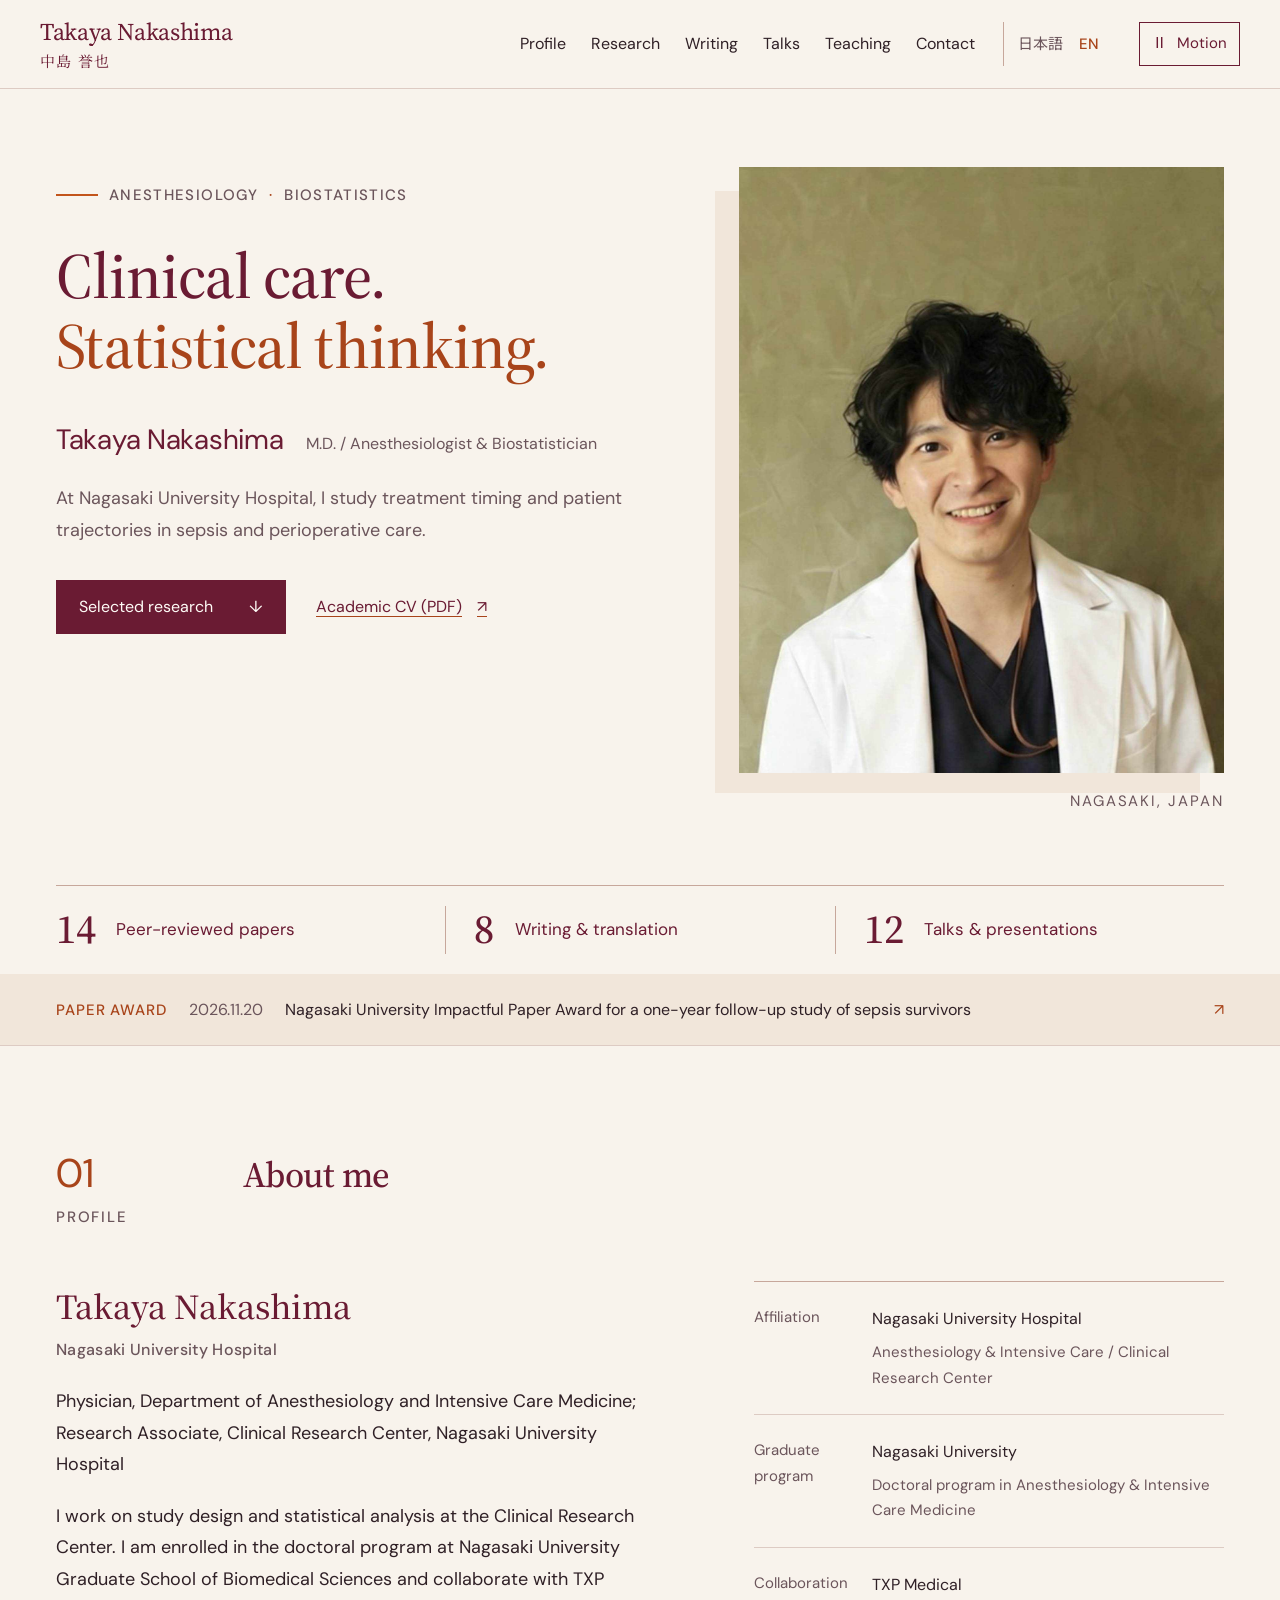
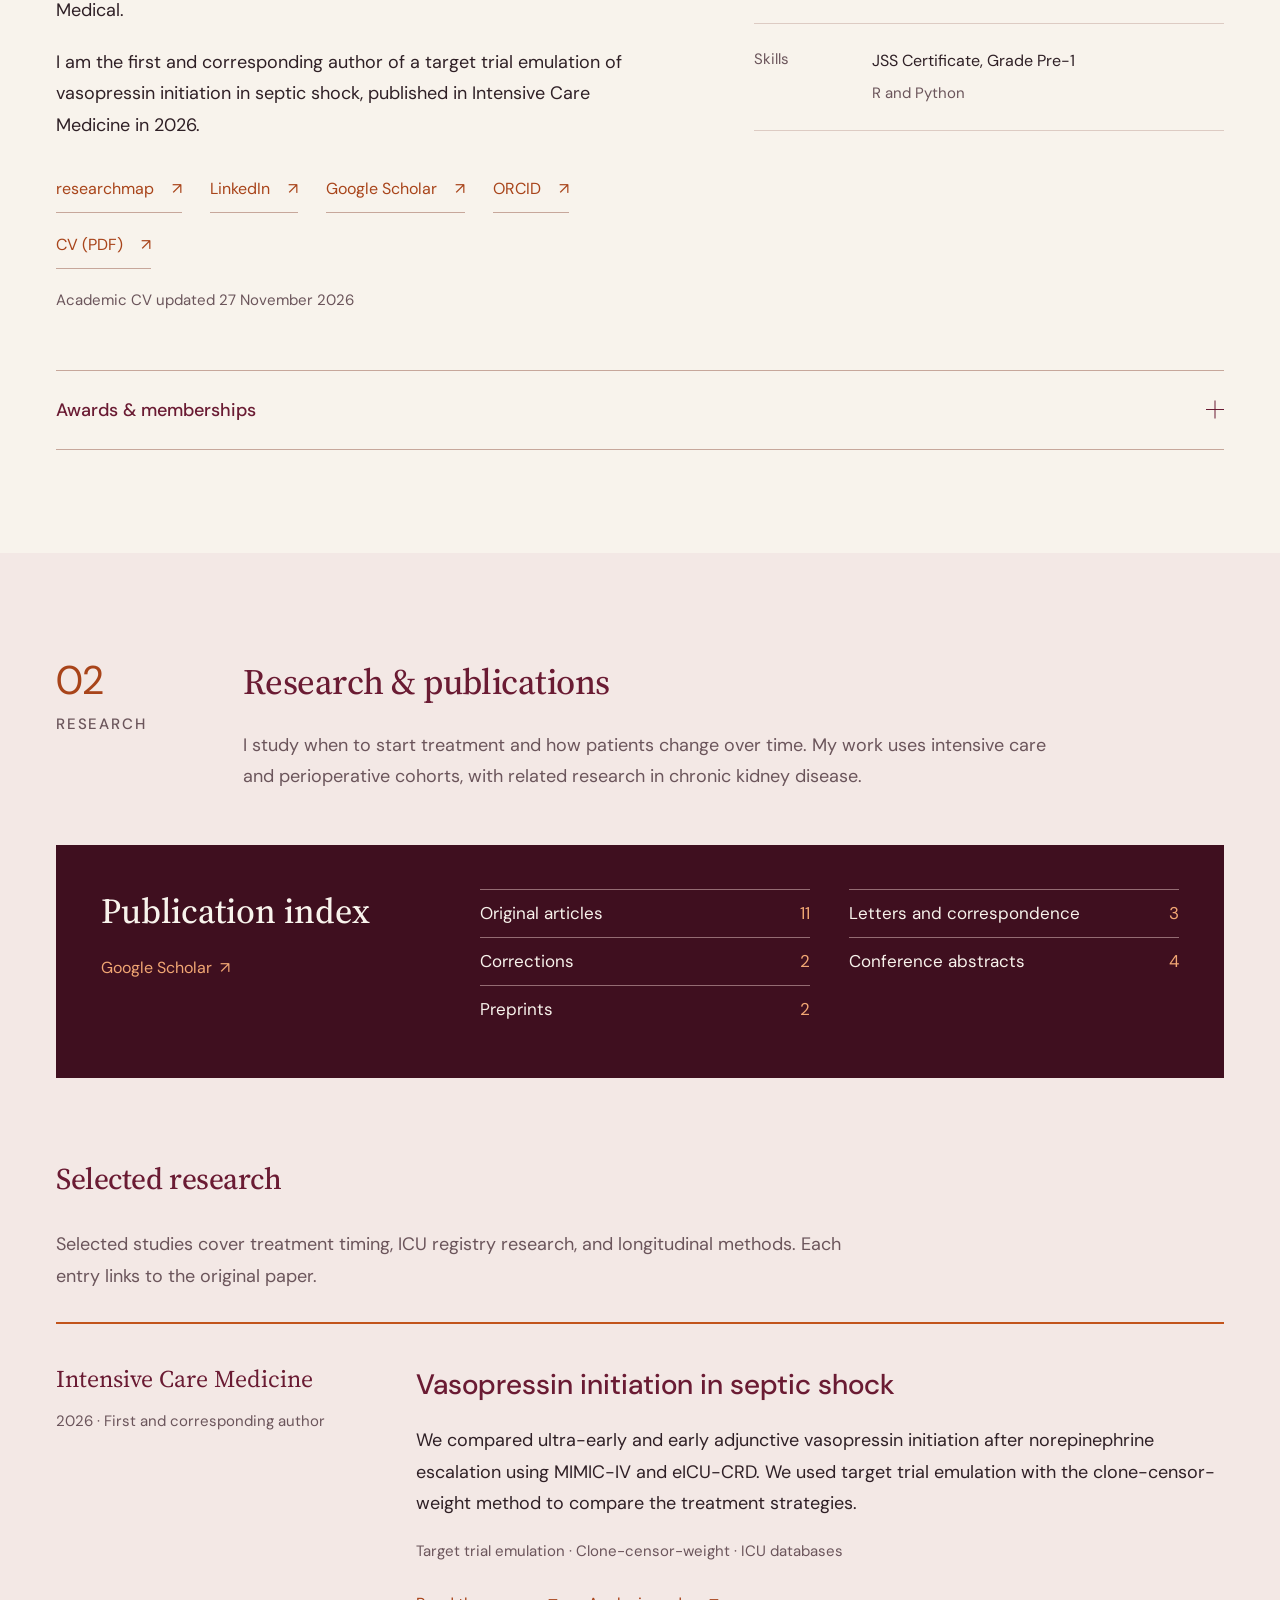
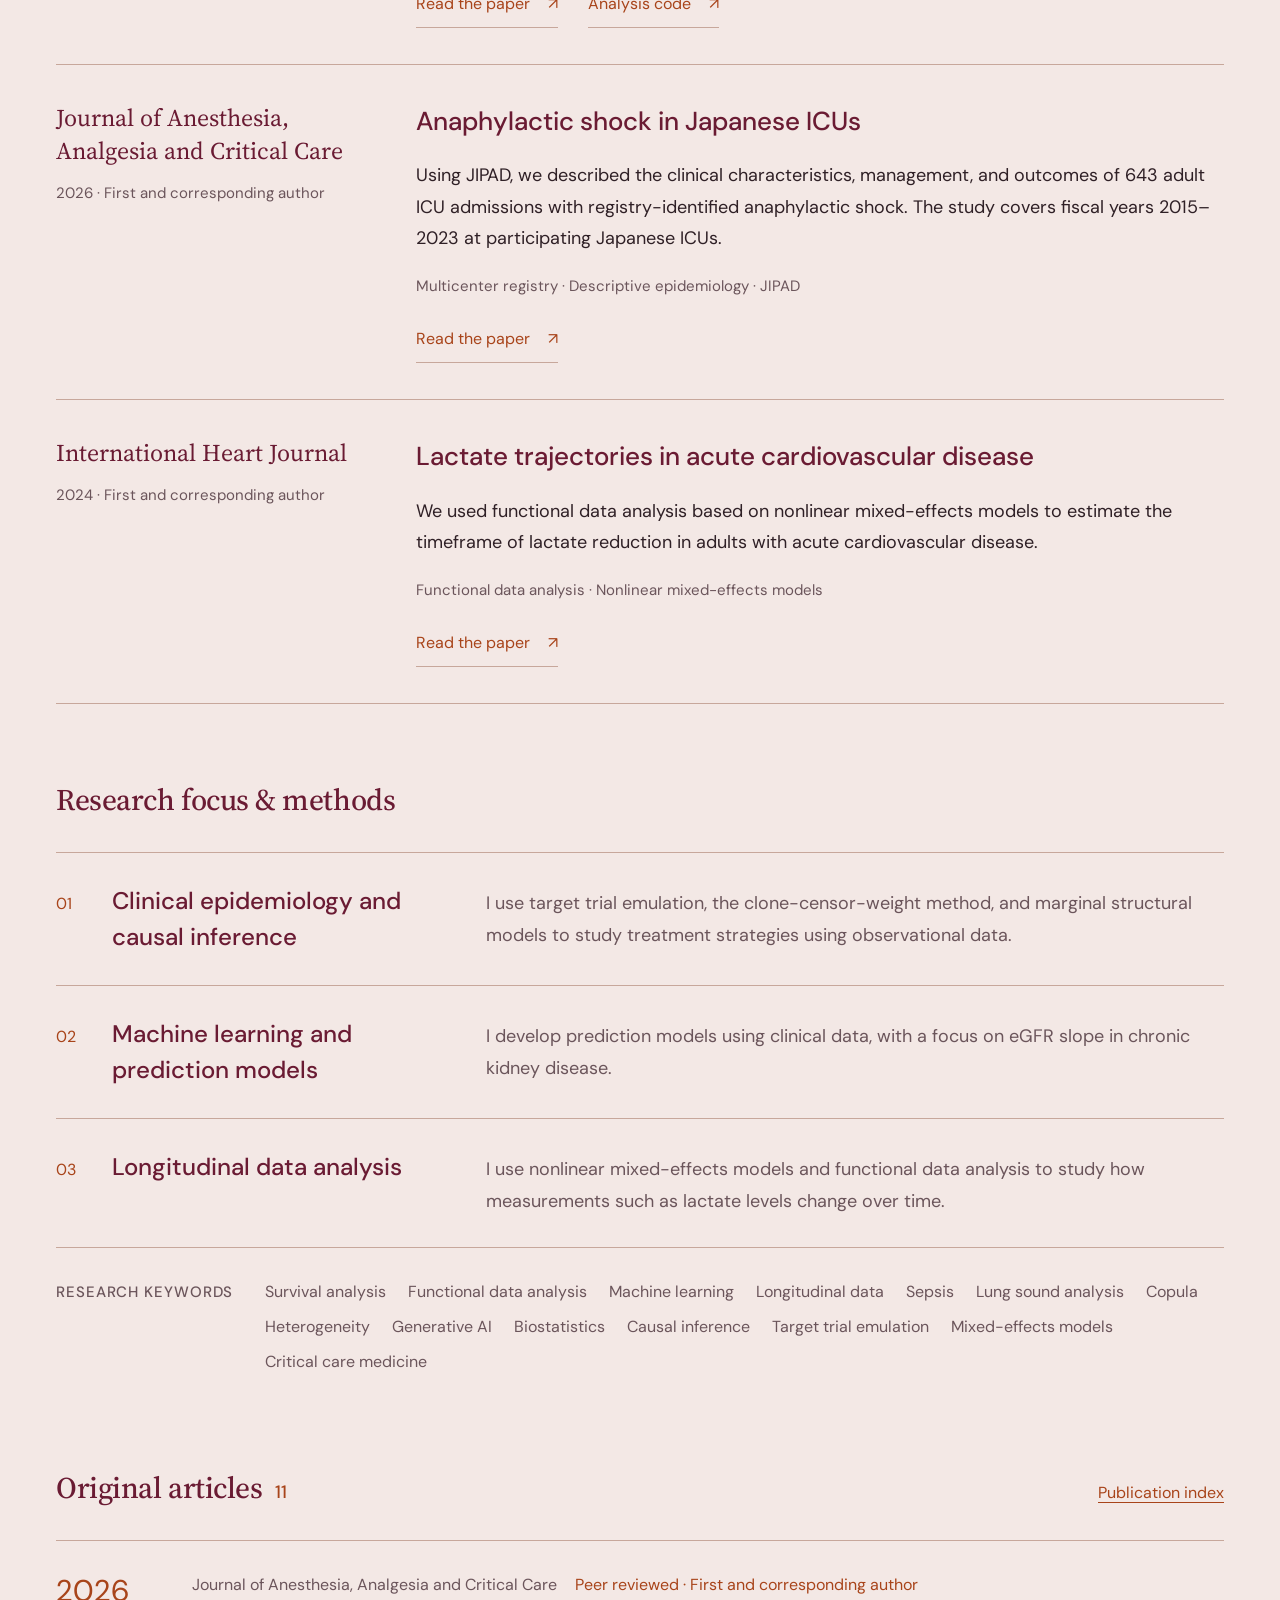
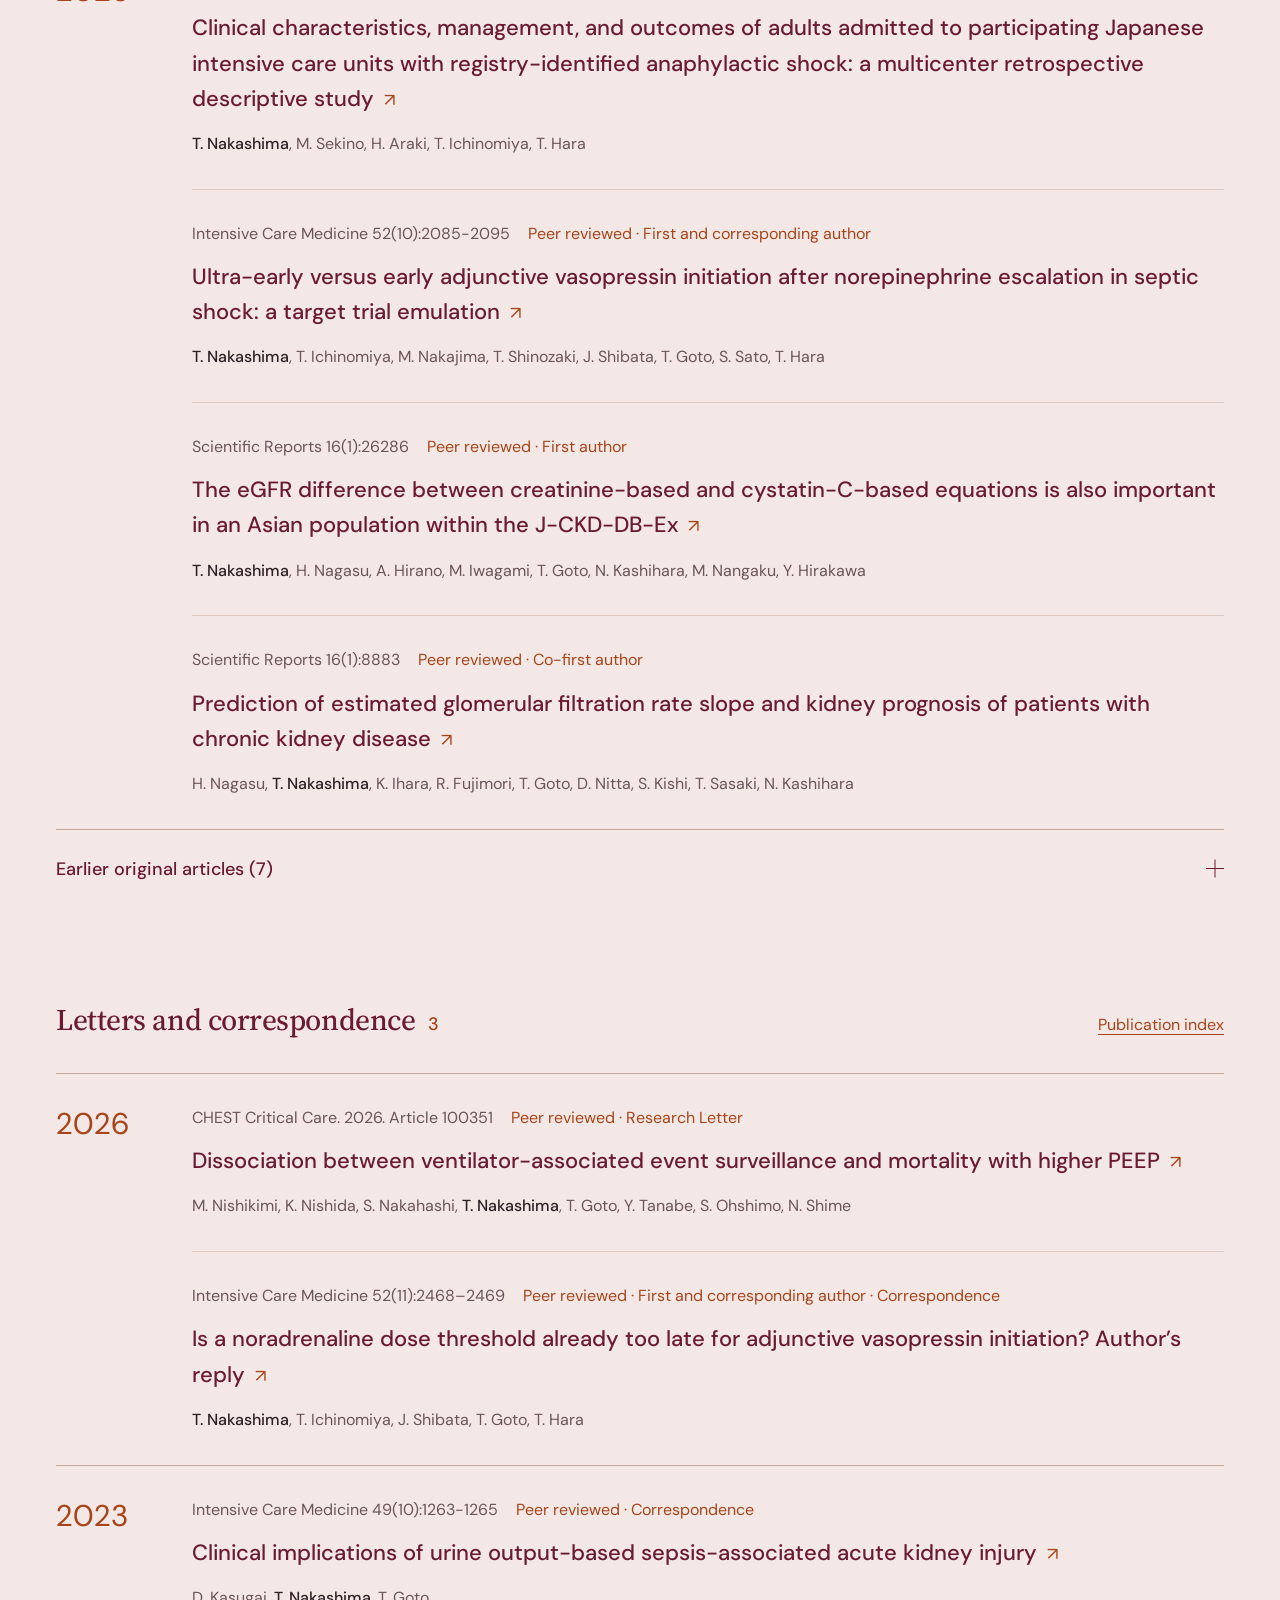
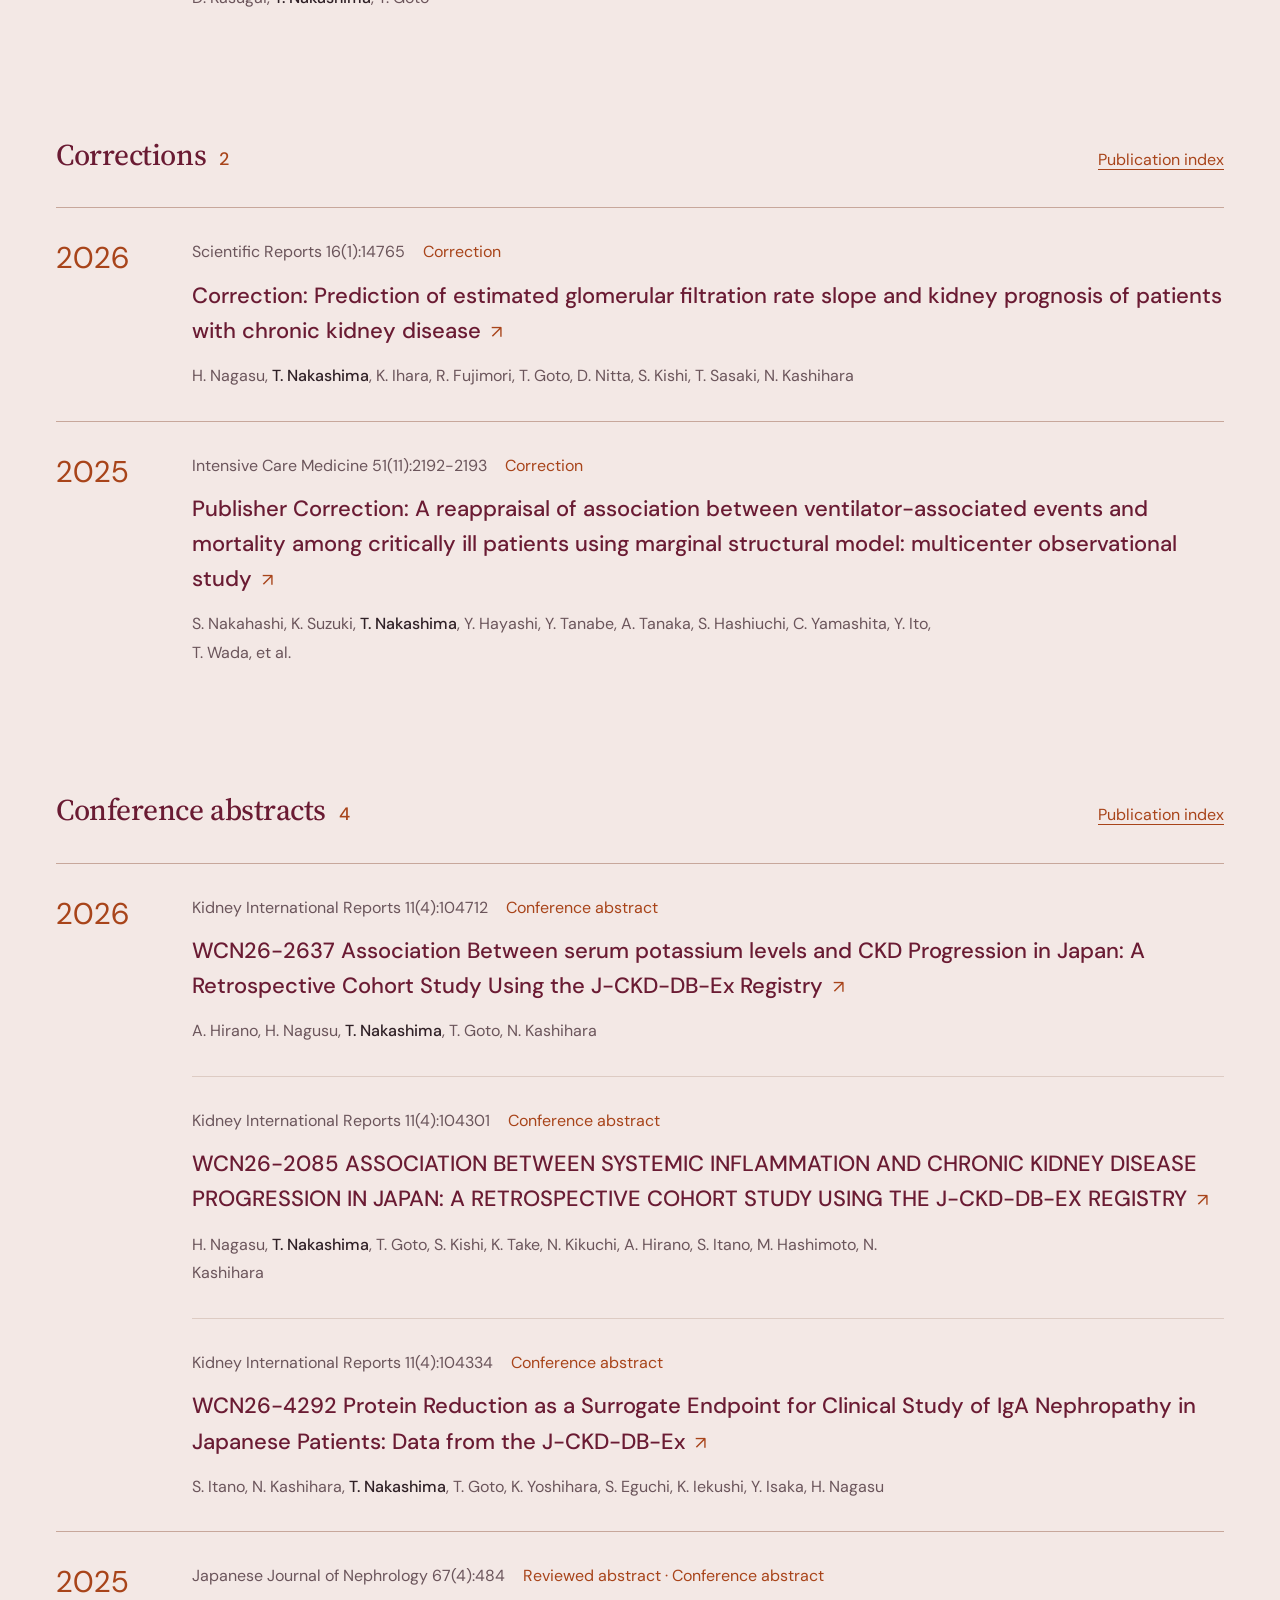
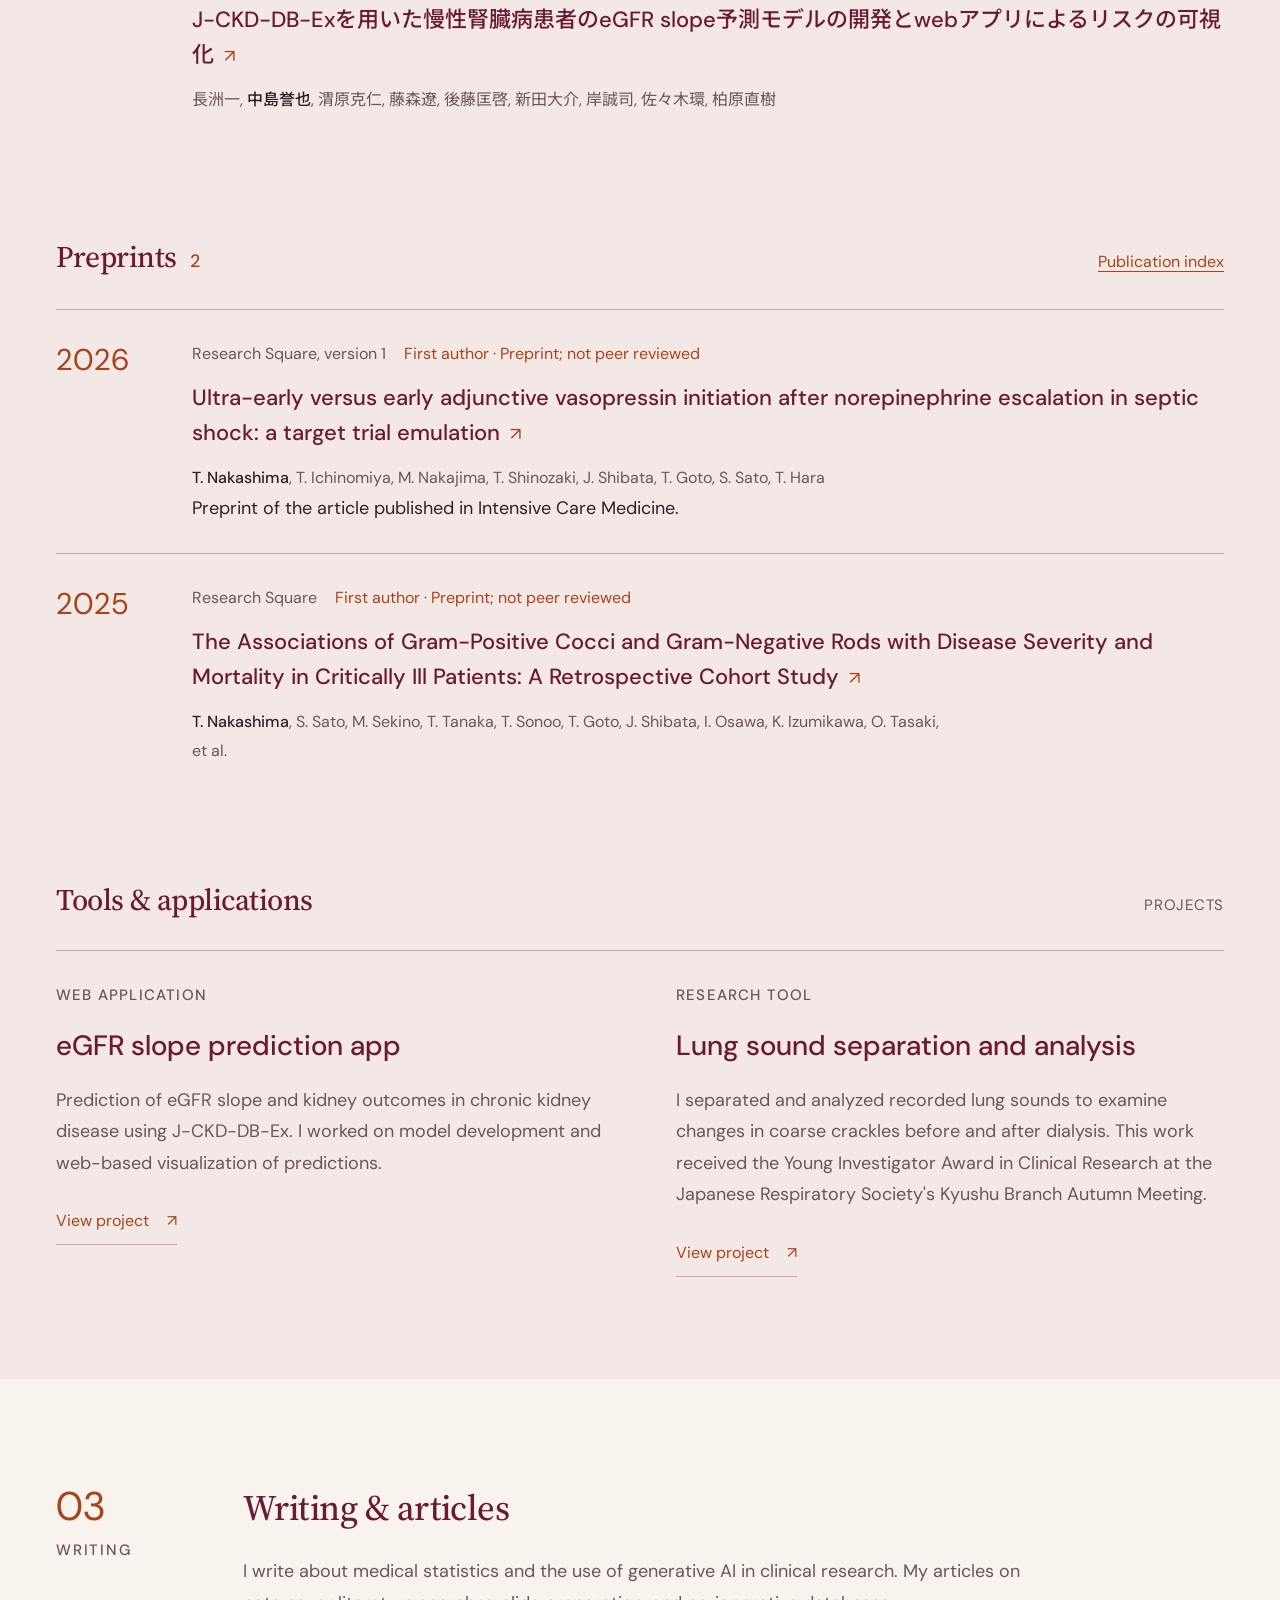
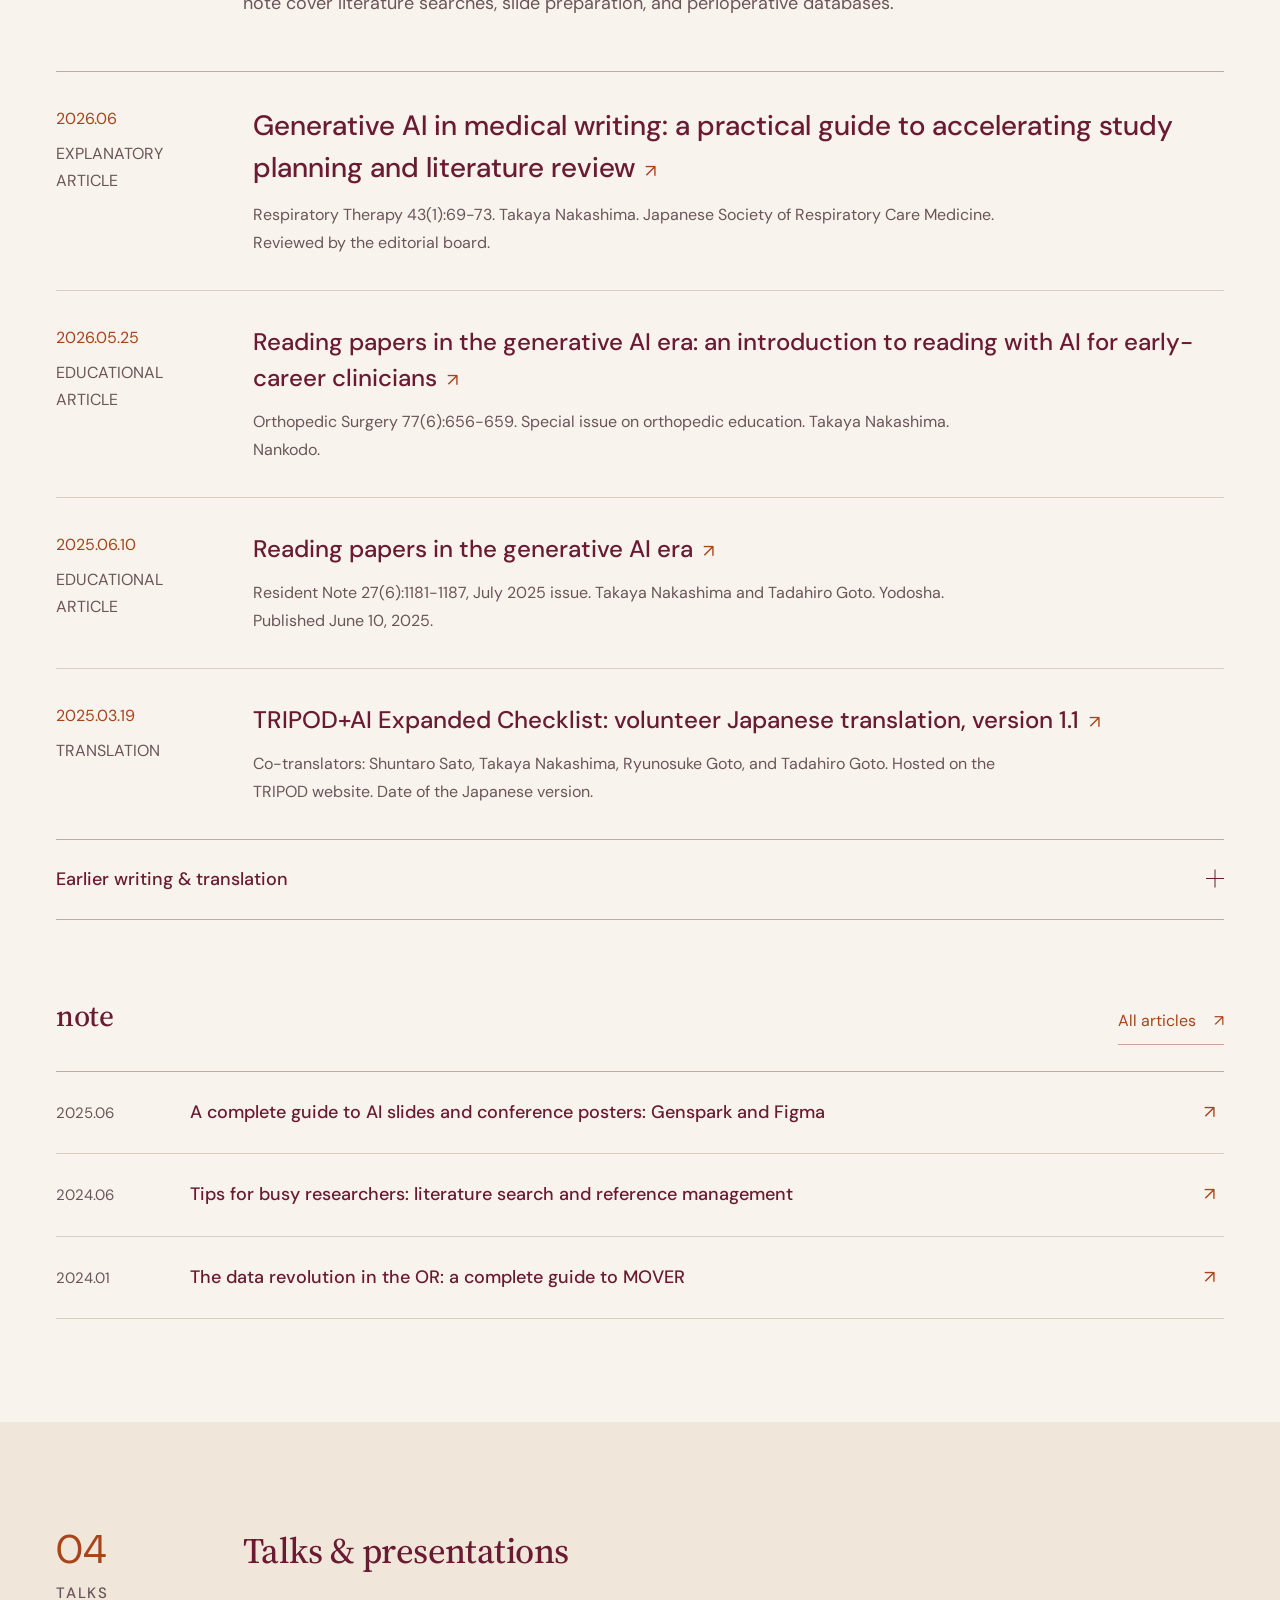
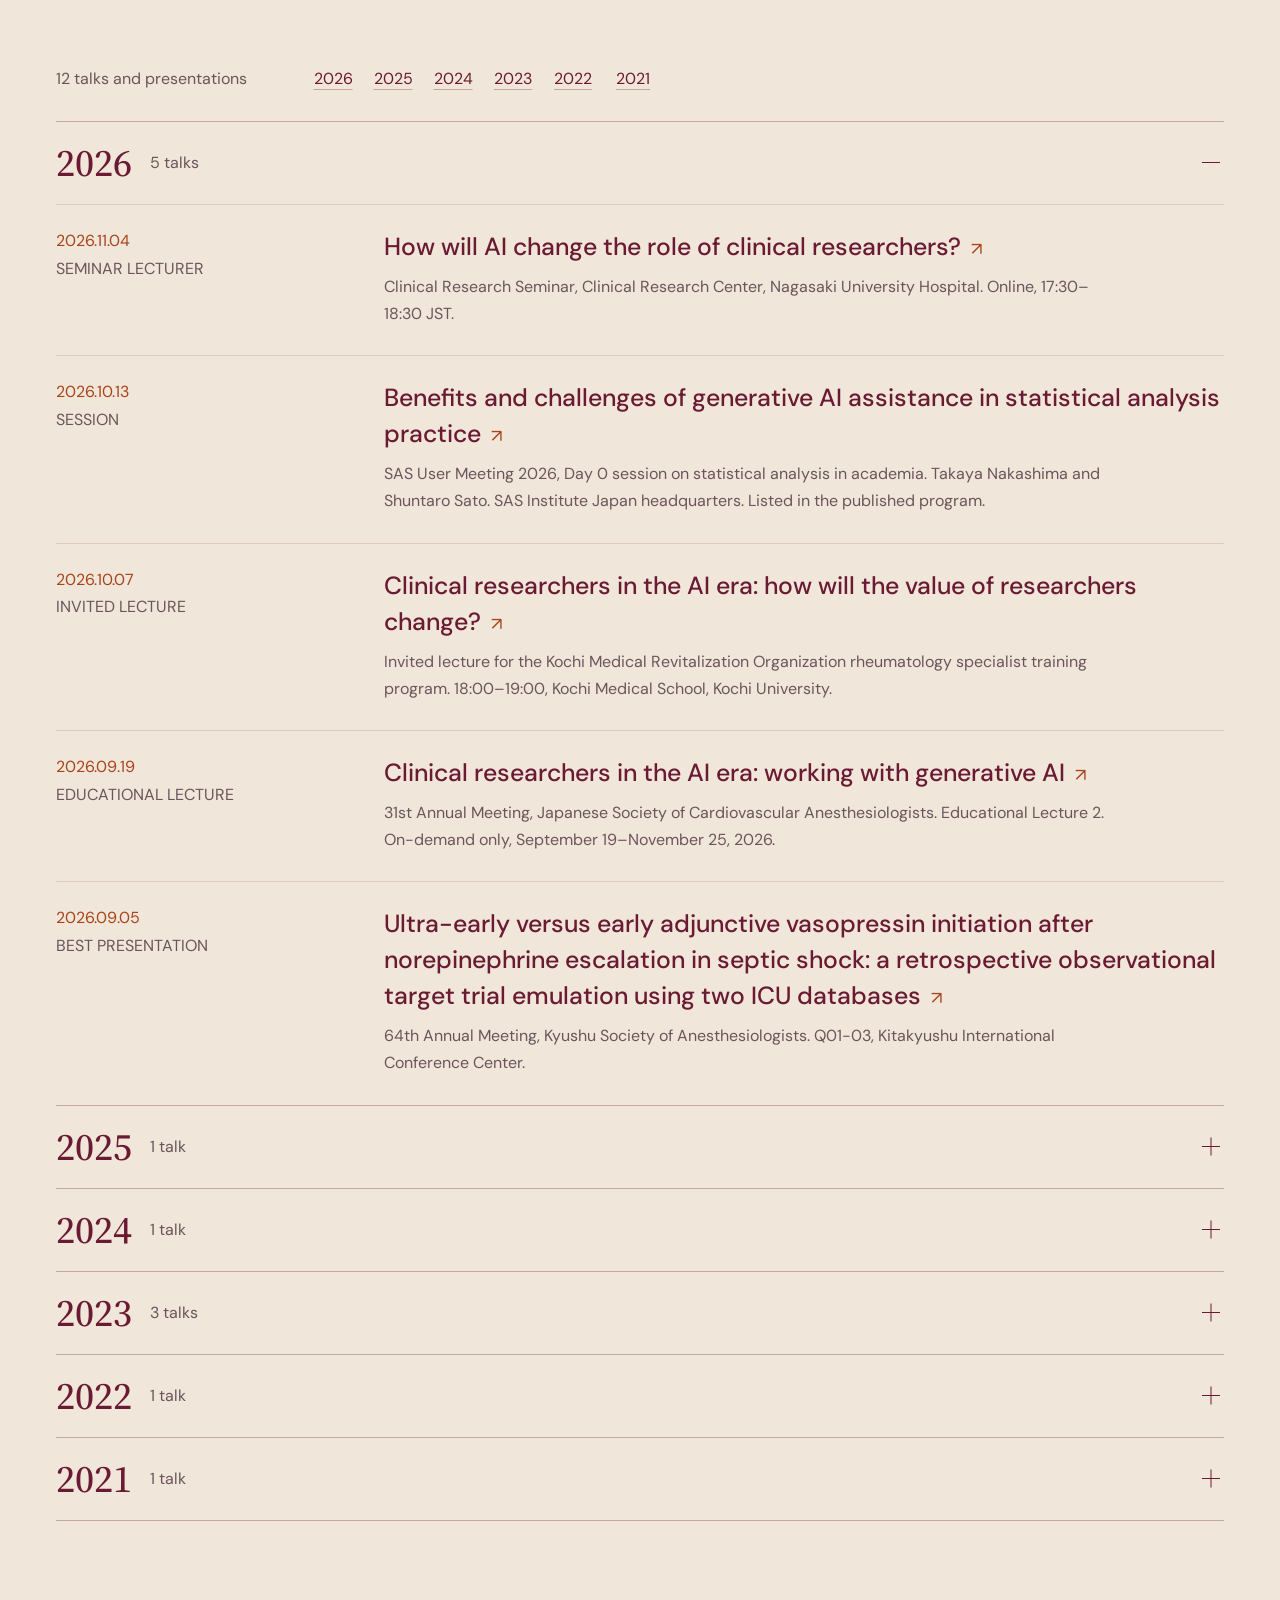
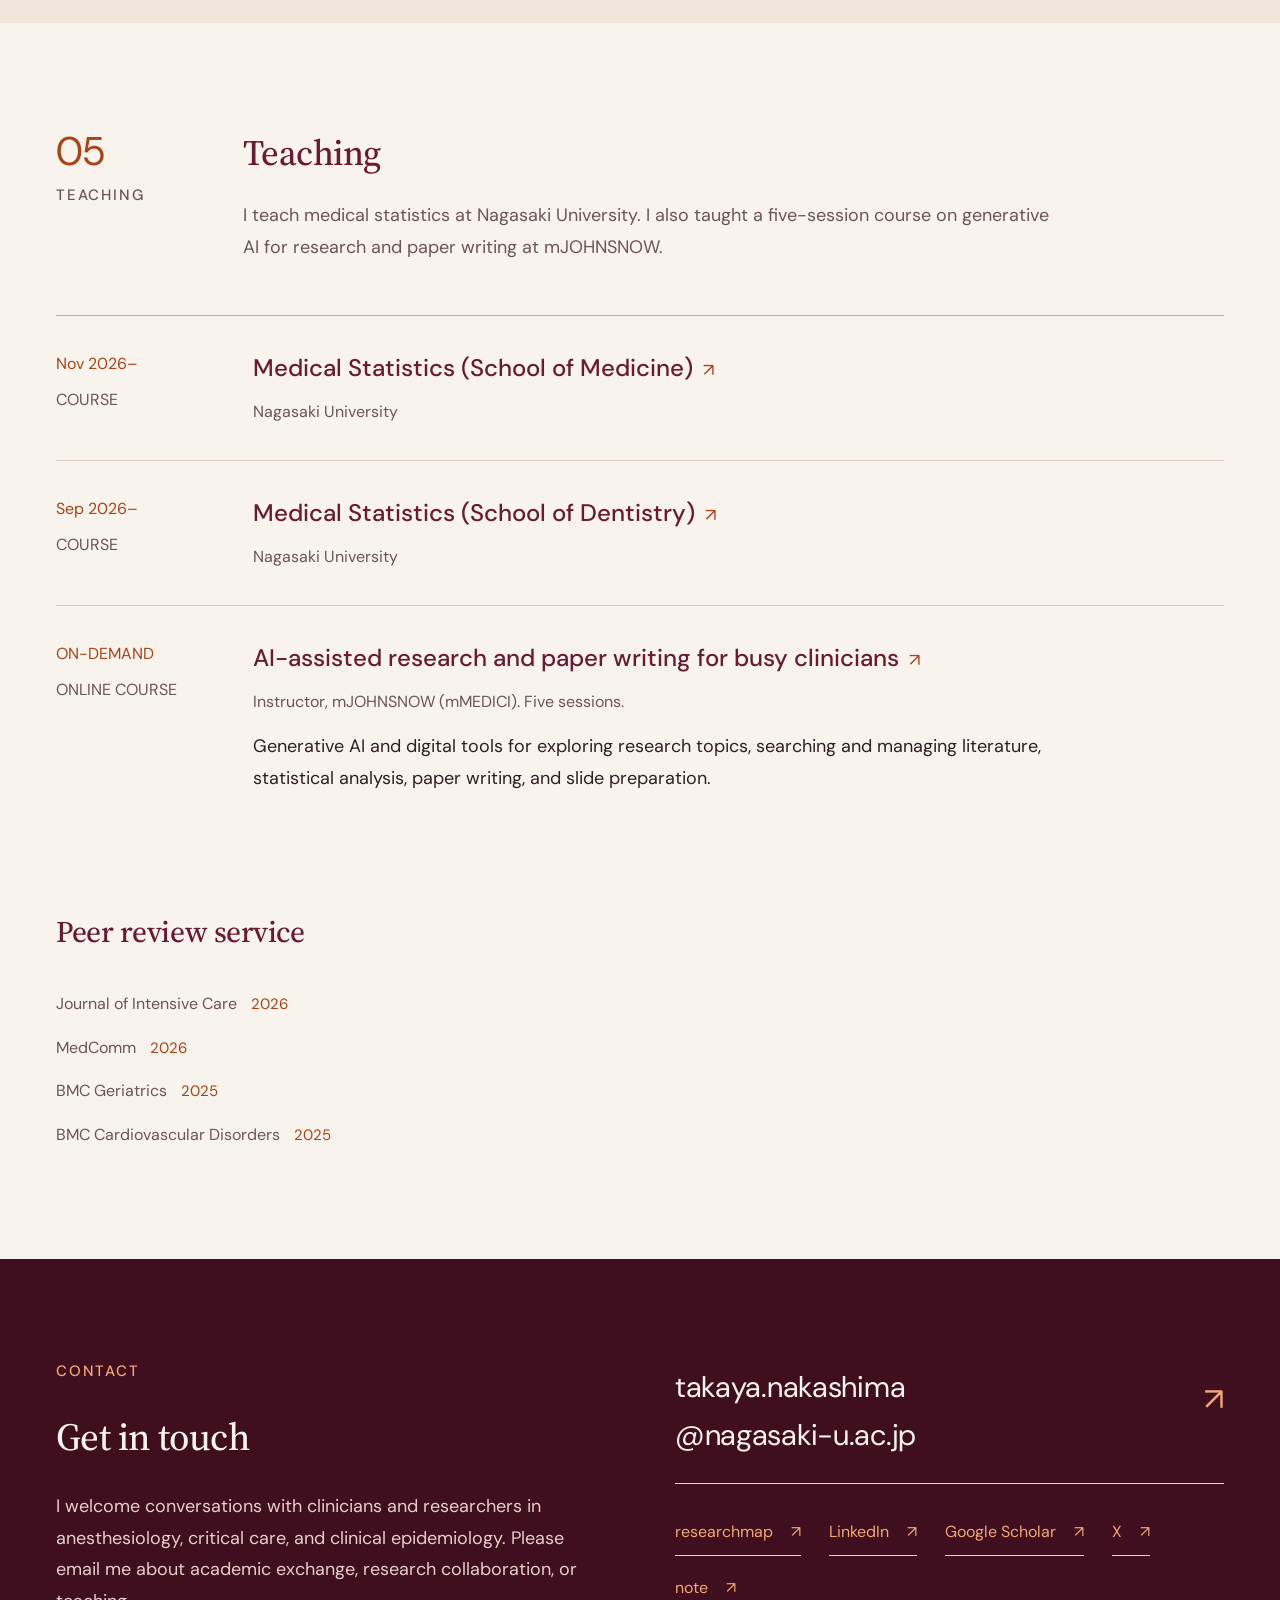
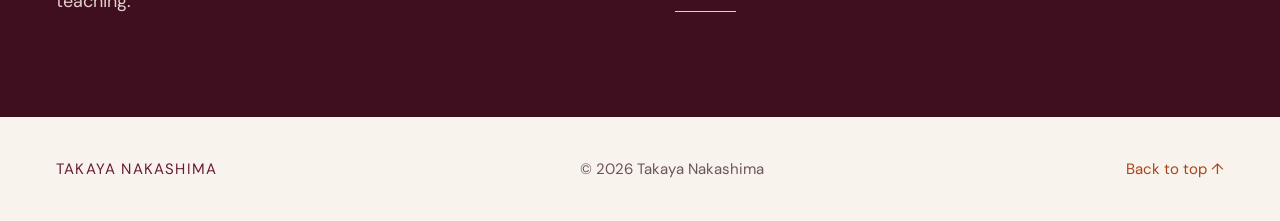
==== commit bd725868: "Add a bilingual publication index and a year-based talks archive" ====
--- a/en/index.html
+++ b/en/index.html
@@ -21,8 +21,8 @@
 <link rel="preconnect" href="https://fonts.googleapis.com">
 <link rel="preconnect" href="https://fonts.gstatic.com" crossorigin>
 <link href="https://fonts.googleapis.com/css2?family=Noto+Sans+JP:wght@400;500;600&family=Noto+Serif+JP:wght@500&family=DM+Sans:wght@400;500;600&family=Source+Serif+4:opsz,wght@8..60,500&display=swap" rel="stylesheet">
-<link rel="stylesheet" href="../style.css?v=20261127">
-<script defer src="../site.js?v=20261030c"></script>
+<link rel="stylesheet" href="../style.css?v=20261127b">
+<script defer src="../site.js?v=20261127"></script>
 <script type="application/ld+json">{"@context": "https://schema.org", "@type": "Person", "name": "中島誉也", "alternateName": "Takaya Nakashima", "jobTitle": "Anesthesiologist and Biostatistician", "url": "https://nakashimatakaya.github.io/", "image": "https://nakashimatakaya.github.io/portrait.jpg", "worksFor": {"@type": "Organization", "name": "Nagasaki University Hospital"}, "sameAs": ["https://scholar.google.com/citations?user=UVULTp0AAAAJ&hl=en", "https://researchmap.jp/nakataka8228", "https://www.linkedin.com/in/%E8%AA%89%E4%B9%9F-%E4%B8%AD%E5%B3%B6-a26263443/", "https://orcid.org/0009-0001-4214-3945", "https://github.com/nakashimatakaya"]}</script>
 </head>
 <body>
@@ -48,7 +48,11 @@
   </div>
   <figure class="hero-photo"><img src="../portrait.jpg" alt="Portrait of Takaya Nakashima" width="1968" height="1968" fetchpriority="high"><figcaption>NAGASAKI, JAPAN</figcaption></figure>
  </div>
- <div class="hero-bottom container"><p>CLINICAL CARE<br>AND RESEARCH</p><nav class="hero-index" aria-label="Portfolio index"><a href="#papers"><strong>14</strong> Peer-reviewed papers</a><a href="#writing"><strong>8</strong> Writing & translation</a><a href="#talks"><strong>12</strong> Talks & presentations</a></nav><a href="#profile" class="scroll-cue">SCROLL <span>↓</span></a></div>
+ <nav class="hero-index container" aria-label="Portfolio index">
+  <a href="#publications"><strong>14</strong><span>Peer-reviewed papers</span></a>
+  <a href="#writing"><strong>8</strong><span>Writing & translation</span></a>
+  <a href="#talks"><strong>12</strong><span>Talks & presentations</span></a>
+ </nav>
 </section>
 <aside class="news"><div class="container"><span class="eyebrow">PAPER AWARD</span><span class="news-date">2026.11.20</span><a href="https://www.nagasaki-u.ac.jp/ja/news/news5175.html" target="_blank" rel="noopener noreferrer">Nagasaki University Impactful Paper Award for a one-year follow-up study of sepsis survivors<span aria-hidden="true">↗</span></a></div></aside>
 <section class="section container" id="profile">
@@ -58,11 +62,15 @@
 </section>
 <section class="section research-section" id="research"><div class="container">
  <div class="section-head" data-reveal><div class="section-rail"><span class="section-number">02</span><span class="eyebrow">RESEARCH</span></div><div class="section-heading"><h2>Research & publications</h2><p class=section-intro>I study when to start treatment and how patients change over time. My work uses intensive care and perioperative cohorts, with related research in chronic kidney disease.</p></div></div>
- <div class="selected-research" id="selected-research"><div class="subsection-head"><h3>Selected research</h3><a class="quiet-link" href="#papers">All publications<span aria-hidden="true">↓</span></a></div><p class="selected-intro">Selected studies cover treatment timing, ICU registry research, and longitudinal methods. Each entry links to the original paper.</p><article data-reveal class="selected-study"><div class="study-citation"><p>Intensive Care Medicine</p><span>2026 · First and corresponding author</span></div><div class="study-summary"><h4>Vasopressin initiation in septic shock</h4><p>We compared ultra-early and early adjunctive vasopressin initiation after norepinephrine escalation using MIMIC-IV and eICU-CRD. We used target trial emulation with the clone-censor-weight method to compare the treatment strategies.</p><p class="study-methods">Target trial emulation · Clone-censor-weight · ICU databases</p><div class="study-links"><a class="text-link" href="https://doi.org/10.1007/s00134-026-08575-3" target="_blank" rel="noopener noreferrer">Read the paper<span aria-hidden="true">↗</span></a><a class="text-link" href="https://github.com/nakashimatakaya/vasopressin-timing-target-trial-emulation" target="_blank" rel="noopener noreferrer">Analysis code<span aria-hidden="true">↗</span></a></div></div></article><article class="selected-study"><div class="study-citation"><p>Journal of Anesthesia, Analgesia and Critical Care</p><span>2026 · First and corresponding author</span></div><div class="study-summary"><h4>Anaphylactic shock in Japanese ICUs</h4><p>Using JIPAD, we described the clinical characteristics, management, and outcomes of 643 adult ICU admissions with registry-identified anaphylactic shock. The study covers fiscal years 2015–2023 at participating Japanese ICUs.</p><p class="study-methods">Multicenter registry · Descriptive epidemiology · JIPAD</p><div class="study-links"><a class="text-link" href="https://doi.org/10.1186/s44158-026-00464-x" target="_blank" rel="noopener noreferrer">Read the paper<span aria-hidden="true">↗</span></a></div></div></article><article class="selected-study"><div class="study-citation"><p>International Heart Journal</p><span>2024 · First and corresponding author</span></div><div class="study-summary"><h4>Lactate trajectories in acute cardiovascular disease</h4><p>We used functional data analysis based on nonlinear mixed-effects models to estimate the timeframe of lactate reduction in adults with acute cardiovascular disease.</p><p class="study-methods">Functional data analysis · Nonlinear mixed-effects models</p><div class="study-links"><a class="text-link" href="https://doi.org/10.1536/ihj.23-659" target="_blank" rel="noopener noreferrer">Read the paper<span aria-hidden="true">↗</span></a></div></div></article></div>
+ <nav class="publication-index" id="publications" aria-labelledby="pub-index-title">
+  <div class="index-heading"><h3 id="pub-index-title">Publication index</h3><a class="index-source" href="https://scholar.google.com/citations?user=UVULTp0AAAAJ&amp;hl=en" target="_blank" rel="noopener noreferrer">Google Scholar<span aria-hidden="true">↗</span></a></div>
+  <ul><li><a href="#papers"><span>Original articles</span><span class="index-count">11</span></a></li><li><a href="#letters"><span>Letters and correspondence</span><span class="index-count">3</span></a></li><li><a href="#corrections"><span>Corrections</span><span class="index-count">2</span></a></li><li><a href="#abstracts"><span>Conference abstracts</span><span class="index-count">4</span></a></li><li><a href="#preprints"><span>Preprints</span><span class="index-count">2</span></a></li></ul>
+ </nav>
+ <div class="selected-research" id="selected-research"><div class="subsection-head"><h3>Selected research</h3></div><p class="selected-intro">Selected studies cover treatment timing, ICU registry research, and longitudinal methods. Each entry links to the original paper.</p><article data-reveal class="selected-study"><div class="study-citation"><p>Intensive Care Medicine</p><span>2026 · First and corresponding author</span></div><div class="study-summary"><h4>Vasopressin initiation in septic shock</h4><p>We compared ultra-early and early adjunctive vasopressin initiation after norepinephrine escalation using MIMIC-IV and eICU-CRD. We used target trial emulation with the clone-censor-weight method to compare the treatment strategies.</p><p class="study-methods">Target trial emulation · Clone-censor-weight · ICU databases</p><div class="study-links"><a class="text-link" href="https://doi.org/10.1007/s00134-026-08575-3" target="_blank" rel="noopener noreferrer">Read the paper<span aria-hidden="true">↗</span></a><a class="text-link" href="https://github.com/nakashimatakaya/vasopressin-timing-target-trial-emulation" target="_blank" rel="noopener noreferrer">Analysis code<span aria-hidden="true">↗</span></a></div></div></article><article class="selected-study"><div class="study-citation"><p>Journal of Anesthesia, Analgesia and Critical Care</p><span>2026 · First and corresponding author</span></div><div class="study-summary"><h4>Anaphylactic shock in Japanese ICUs</h4><p>Using JIPAD, we described the clinical characteristics, management, and outcomes of 643 adult ICU admissions with registry-identified anaphylactic shock. The study covers fiscal years 2015–2023 at participating Japanese ICUs.</p><p class="study-methods">Multicenter registry · Descriptive epidemiology · JIPAD</p><div class="study-links"><a class="text-link" href="https://doi.org/10.1186/s44158-026-00464-x" target="_blank" rel="noopener noreferrer">Read the paper<span aria-hidden="true">↗</span></a></div></div></article><article class="selected-study"><div class="study-citation"><p>International Heart Journal</p><span>2024 · First and corresponding author</span></div><div class="study-summary"><h4>Lactate trajectories in acute cardiovascular disease</h4><p>We used functional data analysis based on nonlinear mixed-effects models to estimate the timeframe of lactate reduction in adults with acute cardiovascular disease.</p><p class="study-methods">Functional data analysis · Nonlinear mixed-effects models</p><div class="study-links"><a class="text-link" href="https://doi.org/10.1536/ihj.23-659" target="_blank" rel="noopener noreferrer">Read the paper<span aria-hidden="true">↗</span></a></div></div></article></div>
  <div class="subsection-head methods-heading"><h3>Research focus & methods</h3></div>
  <div class="research-themes"><div class="research-row"><span class="theme-no">01</span><h4>Clinical epidemiology and causal inference</h4><p>I use target trial emulation, the clone-censor-weight method, and marginal structural models to study treatment strategies using observational data.</p></div><div class="research-row"><span class="theme-no">02</span><h4>Machine learning and prediction models</h4><p>I develop prediction models using clinical data, with a focus on eGFR slope in chronic kidney disease.</p></div><div class="research-row"><span class="theme-no">03</span><h4>Longitudinal data analysis</h4><p>I use nonlinear mixed-effects models and functional data analysis to study how measurements such as lactate levels change over time.</p></div></div>
  <div class="keyword-area"><h3>RESEARCH KEYWORDS</h3><ul><li>Survival analysis</li><li>Functional data analysis</li><li>Machine learning</li><li>Longitudinal data</li><li>Sepsis</li><li>Lung sound analysis</li><li>Copula</li><li>Heterogeneity</li><li>Generative AI</li><li>Biostatistics</li><li>Causal inference</li><li>Target trial emulation</li><li>Mixed-effects models</li><li>Critical care medicine</li></ul></div>
- <div class="publications" id="papers"><div class="subsection-head"><h3>Original articles</h3><span>11</span></div><div class="publication-group"><h4 class="publication-year">2026</h4><ol class="paper-list"><li class="paper"><div class="paper-meta"><span>Journal of Anesthesia, Analgesia and Critical Care</span><span>Peer reviewed · First and corresponding author</span></div><h5 lang="en"><a href="https://doi.org/10.1186/s44158-026-00464-x" target="_blank" rel="noopener noreferrer">Clinical characteristics, management, and outcomes of adults admitted to participating Japanese intensive care units with registry-identified anaphylactic shock: a multicenter retrospective descriptive study<span class="record-arrow" aria-hidden="true">↗</span></a></h5><p class="authors" lang="en"><strong>T. Nakashima</strong>, M. Sekino, H. Araki, T. Ichinomiya, T. Hara</p></li><li class="paper"><div class="paper-meta"><span>Intensive Care Medicine 52(10):2085-2095</span><span>Peer reviewed · First and corresponding author</span></div><h5 lang="en"><a href="https://doi.org/10.1007/s00134-026-08575-3" target="_blank" rel="noopener noreferrer">Ultra-early versus early adjunctive vasopressin initiation after norepinephrine escalation in septic shock: a target trial emulation<span class="record-arrow" aria-hidden="true">↗</span></a></h5><p class="authors" lang="en"><strong>T. Nakashima</strong>, T. Ichinomiya, M. Nakajima, T. Shinozaki, J. Shibata, T. Goto, S. Sato, T. Hara</p></li><li class="paper"><div class="paper-meta"><span>Scientific Reports 16(1):26286</span><span>Peer reviewed · First author</span></div><h5 lang="en"><a href="https://doi.org/10.1038/s41598-026-57444-y" target="_blank" rel="noopener noreferrer">The eGFR difference between creatinine-based and cystatin-C-based equations is also important in an Asian population within the J-CKD-DB-Ex<span class="record-arrow" aria-hidden="true">↗</span></a></h5><p class="authors" lang="en"><strong>T. Nakashima</strong>, H. Nagasu, A. Hirano, M. Iwagami, T. Goto, N. Kashihara, M. Nangaku, Y. Hirakawa</p></li><li class="paper"><div class="paper-meta"><span>Scientific Reports 16(1):8883</span><span>Peer reviewed · Co-first author</span></div><h5 lang="en"><a href="https://doi.org/10.1038/s41598-026-38246-8" target="_blank" rel="noopener noreferrer">Prediction of estimated glomerular filtration rate slope and kidney prognosis of patients with chronic kidney disease<span class="record-arrow" aria-hidden="true">↗</span></a></h5><p class="authors" lang="en">H. Nagasu, <strong>T. Nakashima</strong>, K. Ihara, R. Fujimori, T. Goto, D. Nitta, S. Kishi, T. Sasaki, N. Kashihara</p></li></ol></div><details class="disclosure"><summary><span>Earlier original articles (7)</span><span class="plus" aria-hidden="true"></span></summary><div class="publication-group"><h4 class="publication-year">2025</h4><ol class="paper-list"><li class="paper"><div class="paper-meta"><span>Clinical and Experimental Nephrology 30(2):309-319</span><span>Peer reviewed · Co-first author</span></div><h5 lang="en"><a href="https://doi.org/10.1007/s10157-025-02788-4" target="_blank" rel="noopener noreferrer">Proteinuria reduction as a surrogate endpoint for clinical study of IgA nephropathy in Japanese patients: data from the J-CKD-DB-Ex<span class="record-arrow" aria-hidden="true">↗</span></a></h5><p class="authors" lang="en">N. Kashihara, S. Itano, <strong>T. Nakashima</strong>, T. Goto, K. Yoshihara, S. Eguchi, K. Iekushi, Y. Isaka, H. Nagasu; J-CKD-DB collaborators</p><p class="publication-note">Published online in 2025; final issue February 2026.</p></li><li class="paper"><div class="paper-meta"><span>Intensive Care Medicine 51(10):1764-1774</span><span>Peer reviewed</span></div><h5 lang="en"><a href="https://doi.org/10.1007/s00134-025-08074-x" target="_blank" rel="noopener noreferrer">A reappraisal of association between ventilator-associated events and mortality among critically ill patients using marginal structural model: multicenter observational study<span class="record-arrow" aria-hidden="true">↗</span></a></h5><p class="authors" lang="en">S. Nakahashi, K. Suzuki, <strong>T. Nakashima</strong>, Y. Hayashi, Y. Tanabe, A. Tanaka, S. Hashiuchi, C. Yamashita, Y. Ito, T. Wada, et al.</p></li><li class="paper"><div class="paper-meta"><span>Critical Care Medicine 53(4):e928-e940</span><span>Peer reviewed · Co-first author</span></div><h5 lang="en"><a href="https://doi.org/10.1097/CCM.0000000000006621" target="_blank" rel="noopener noreferrer">Phenotypes of Functional Decline or Recovery in Sepsis ICU Survivors: Insights From a 1-Year Follow-Up Multicenter Cohort Analysis<span class="record-arrow" aria-hidden="true">↗</span></a></h5><p class="authors" lang="en">K. Liu, <strong>T. Nakashima</strong>, T. Goto, K. Nakamura, H. Nakano, M. Motoki, H. Kamijo, Matsuoka Ayaka, K. Ishii, Y. Morita, et al.</p></li></ol></div><div class="publication-group"><h4 class="publication-year">2024</h4><ol class="paper-list"><li class="paper"><div class="paper-meta"><span>International Heart Journal 65(6):1058-1065</span><span>Peer reviewed · First and corresponding author</span></div><h5 lang="en"><a href="https://doi.org/10.1536/ihj.23-659" target="_blank" rel="noopener noreferrer">Estimating the Timeframe of Lactate Reduction in Acute Cardiovascular Disease Using Functional Data Analysis Based on Nonlinear Mixed Effects Models<span class="record-arrow" aria-hidden="true">↗</span></a></h5><p class="authors" lang="en"><strong>T. Nakashima</strong>, S. Sato, H. Matsui, A. Mizuno</p></li><li class="paper"><div class="paper-meta"><span>Clinical and Experimental Nephrology 28(8):784-792</span><span>Peer reviewed · Co-first author</span></div><h5 lang="en"><a href="https://doi.org/10.1007/s10157-024-02486-7" target="_blank" rel="noopener noreferrer">Association of serum magnesium levels with renal prognosis in patients with chronic kidney disease<span class="record-arrow" aria-hidden="true">↗</span></a></h5><p class="authors" lang="en">S. Kishi, <strong>T. Nakashima</strong>, T. Goto, H. Nagasu, C. R. Brooks, H. Okada, K. Tamura, T. Nakano, I. Narita, S. Maruyama, et al.</p></li></ol></div><div class="publication-group"><h4 class="publication-year">2022</h4><ol class="paper-list"><li class="paper"><div class="paper-meta"><span>Nagasaki Medical Journal 97(1):1-6</span><span>Peer reviewed · First author</span></div><h5 lang="ja"><a href="https://researchmap.jp/nakataka8228/published_papers/43860537" target="_blank" rel="noopener noreferrer">新しい録音機器と解析技術を用いた肺音解析システムの医師聴診の補助ツールとしての可能性<span class="record-arrow" aria-hidden="true">↗</span></a></h5><p class="authors" lang="ja"><strong>中島誉也</strong>, 尾長谷靖, 深堀範, 福島千鶴, 入来隼, 永江由香, 山口博之, 坂本憲穂, 石松祐二, 山田頼弥, et al.</p></li></ol></div><div class="publication-group"><h4 class="publication-year">2021</h4><ol class="paper-list"><li class="paper"><div class="paper-meta"><span>BMC Anesthesiology 21(1):250</span><span>Peer reviewed</span></div><h5 lang="en"><a href="https://doi.org/10.1186/s12871-021-01470-y" target="_blank" rel="noopener noreferrer">Association between preoperative toe perfusion index and maternal core temperature decrease during cesarean delivery under spinal anesthesia: a prospective cohort study<span class="record-arrow" aria-hidden="true">↗</span></a></h5><p class="authors" lang="en">S. Kaneko, K. Hara, S. Sato, <strong>T. Nakashima</strong>, Y. Kawazoe, M. Taguchi, S. Urabe, A. Nakao, K. Hamada, M. Yamaguchi, et al.</p></li></ol></div></details></div><div class="publications" id="letters"><div class="subsection-head"><h3>Letters and correspondence</h3><span>3</span></div><div class="publication-group"><h4 class="publication-year">2026</h4><ol class="paper-list"><li class="paper"><div class="paper-meta"><span>CHEST Critical Care. 2026. Article 100351</span><span>Peer reviewed · Research Letter</span></div><h5 lang="en"><a href="https://doi.org/10.1016/j.chstcc.2026.100351" target="_blank" rel="noopener noreferrer">Dissociation between ventilator-associated event surveillance and mortality with higher PEEP<span class="record-arrow" aria-hidden="true">↗</span></a></h5><p class="authors" lang="en">M. Nishikimi, K. Nishida, S. Nakahashi, <strong>T. Nakashima</strong>, T. Goto, Y. Tanabe, S. Ohshimo, N. Shime</p></li><li class="paper"><div class="paper-meta"><span>Intensive Care Medicine 52(11):2468–2469</span><span>Peer reviewed · First and corresponding author · Correspondence</span></div><h5 lang="en"><a href="https://doi.org/10.1007/s00134-026-08634-9" target="_blank" rel="noopener noreferrer">Is a noradrenaline dose threshold already too late for adjunctive vasopressin initiation? Author’s reply<span class="record-arrow" aria-hidden="true">↗</span></a></h5><p class="authors" lang="en"><strong>T. Nakashima</strong>, T. Ichinomiya, J. Shibata, T. Goto, T. Hara</p></li></ol></div><div class="publication-group"><h4 class="publication-year">2023</h4><ol class="paper-list"><li class="paper"><div class="paper-meta"><span>Intensive Care Medicine 49(10):1263-1265</span><span>Peer reviewed · Correspondence</span></div><h5 lang="en"><a href="https://doi.org/10.1007/s00134-023-07190-w" target="_blank" rel="noopener noreferrer">Clinical implications of urine output-based sepsis-associated acute kidney injury<span class="record-arrow" aria-hidden="true">↗</span></a></h5><p class="authors" lang="en">D. Kasugai, <strong>T. Nakashima</strong>, T. Goto</p></li></ol></div></div><div class="publications" id="corrections"><div class="subsection-head"><h3>Corrections</h3><span>2</span></div><div class="publication-group"><h4 class="publication-year">2026</h4><ol class="paper-list"><li class="paper"><div class="paper-meta"><span>Scientific Reports 16(1):14765</span><span>Correction</span></div><h5 lang="en"><a href="https://doi.org/10.1038/s41598-026-52954-1" target="_blank" rel="noopener noreferrer">Correction: Prediction of estimated glomerular filtration rate slope and kidney prognosis of patients with chronic kidney disease<span class="record-arrow" aria-hidden="true">↗</span></a></h5><p class="authors" lang="en">H. Nagasu, <strong>T. Nakashima</strong>, K. Ihara, R. Fujimori, T. Goto, D. Nitta, S. Kishi, T. Sasaki, N. Kashihara</p></li></ol></div><div class="publication-group"><h4 class="publication-year">2025</h4><ol class="paper-list"><li class="paper"><div class="paper-meta"><span>Intensive Care Medicine 51(11):2192-2193</span><span>Correction</span></div><h5 lang="en"><a href="https://doi.org/10.1007/s00134-025-08115-5" target="_blank" rel="noopener noreferrer">Publisher Correction: A reappraisal of association between ventilator-associated events and mortality among critically ill patients using marginal structural model: multicenter observational study<span class="record-arrow" aria-hidden="true">↗</span></a></h5><p class="authors" lang="en">S. Nakahashi, K. Suzuki, <strong>T. Nakashima</strong>, Y. Hayashi, Y. Tanabe, A. Tanaka, S. Hashiuchi, C. Yamashita, Y. Ito, T. Wada, et al.</p></li></ol></div></div><div class="publications" id="abstracts"><div class="subsection-head"><h3>Conference abstracts</h3><span>4</span></div><div class="publication-group"><h4 class="publication-year">2026</h4><ol class="paper-list"><li class="paper"><div class="paper-meta"><span>Kidney International Reports 11(4):104712</span><span>Conference abstract</span></div><h5 lang="en"><a href="https://doi.org/10.1016/j.ekir.2026.104712" target="_blank" rel="noopener noreferrer">WCN26-2637 Association Between serum potassium levels and CKD Progression in Japan: A Retrospective Cohort Study Using the J-CKD-DB-Ex Registry<span class="record-arrow" aria-hidden="true">↗</span></a></h5><p class="authors" lang="en">A. Hirano, H. Nagusu, <strong>T. Nakashima</strong>, T. Goto, N. Kashihara</p></li><li class="paper"><div class="paper-meta"><span>Kidney International Reports 11(4):104301</span><span>Conference abstract</span></div><h5 lang="en"><a href="https://doi.org/10.1016/j.ekir.2026.104301" target="_blank" rel="noopener noreferrer">WCN26-2085 ASSOCIATION BETWEEN SYSTEMIC INFLAMMATION AND CHRONIC KIDNEY DISEASE PROGRESSION IN JAPAN: A RETROSPECTIVE COHORT STUDY USING THE J-CKD-DB-EX REGISTRY<span class="record-arrow" aria-hidden="true">↗</span></a></h5><p class="authors" lang="en">H. Nagasu, <strong>T. Nakashima</strong>, T. Goto, S. Kishi, K. Take, N. Kikuchi, A. Hirano, S. Itano, M. Hashimoto, N. Kashihara</p></li><li class="paper"><div class="paper-meta"><span>Kidney International Reports 11(4):104334</span><span>Conference abstract</span></div><h5 lang="en"><a href="https://doi.org/10.1016/j.ekir.2026.104334" target="_blank" rel="noopener noreferrer">WCN26-4292 Protein Reduction as a Surrogate Endpoint for Clinical Study of IgA Nephropathy in Japanese Patients: Data from the J-CKD-DB-Ex<span class="record-arrow" aria-hidden="true">↗</span></a></h5><p class="authors" lang="en">S. Itano, N. Kashihara, <strong>T. Nakashima</strong>, T. Goto, K. Yoshihara, S. Eguchi, K. Iekushi, Y. Isaka, H. Nagasu</p></li></ol></div><div class="publication-group"><h4 class="publication-year">2025</h4><ol class="paper-list"><li class="paper"><div class="paper-meta"><span>Japanese Journal of Nephrology 67(4):484</span><span>Reviewed abstract · Conference abstract</span></div><h5 lang="ja"><a href="https://jglobal.jst.go.jp/detail?JGLOBAL_ID=202502273103904762" target="_blank" rel="noopener noreferrer">J-CKD-DB-Exを用いた慢性腎臓病患者のeGFR slope予測モデルの開発とwebアプリによるリスクの可視化<span class="record-arrow" aria-hidden="true">↗</span></a></h5><p class="authors" lang="ja">長洲一, <strong>中島誉也</strong>, 渭原克仁, 藤森遼, 後藤匡啓, 新田大介, 岸誠司, 佐々木環, 柏原直樹</p></li></ol></div></div><div class="publications" id="preprints"><div class="subsection-head"><h3>Preprints</h3><span>2</span></div><div class="publication-group"><h4 class="publication-year">2026</h4><ol class="paper-list"><li class="paper"><div class="paper-meta"><span>Research Square, version 1</span><span>First author · Preprint; not peer reviewed</span></div><h5 lang="en"><a href="https://doi.org/10.21203/rs.3.rs-9454619/v1" target="_blank" rel="noopener noreferrer">Ultra-early versus early adjunctive vasopressin initiation after norepinephrine escalation in septic shock: a target trial emulation<span class="record-arrow" aria-hidden="true">↗</span></a></h5><p class="authors" lang="en"><strong>T. Nakashima</strong>, T. Ichinomiya, M. Nakajima, T. Shinozaki, J. Shibata, T. Goto, S. Sato, T. Hara</p><p class="publication-note">Preprint of the article published in Intensive Care Medicine.</p></li></ol></div><div class="publication-group"><h4 class="publication-year">2025</h4><ol class="paper-list"><li class="paper"><div class="paper-meta"><span>Research Square</span><span>First author · Preprint; not peer reviewed</span></div><h5 lang="en"><a href="https://doi.org/10.21203/rs.3.rs-6632548/v1" target="_blank" rel="noopener noreferrer">The Associations of Gram-Positive Cocci and Gram-Negative Rods with Disease Severity and Mortality in Critically Ill Patients: A Retrospective Cohort Study<span class="record-arrow" aria-hidden="true">↗</span></a></h5><p class="authors" lang="en"><strong>T. Nakashima</strong>, S. Sato, M. Sekino, T. Tanaka, T. Sonoo, T. Goto, J. Shibata, I. Osawa, K. Izumikawa, O. Tasaki, et al.</p></li></ol></div></div>
+ <div class="publications" id="papers"><div class="subsection-head publication-heading"><h3>Original articles <small>11</small></h3><a href="#publications">Publication index</a></div><div class="publication-group"><h4 class="publication-year">2026</h4><ol class="paper-list"><li class="paper"><div class="paper-meta"><span>Journal of Anesthesia, Analgesia and Critical Care</span><span>Peer reviewed · First and corresponding author</span></div><h5 lang="en"><a href="https://doi.org/10.1186/s44158-026-00464-x" target="_blank" rel="noopener noreferrer">Clinical characteristics, management, and outcomes of adults admitted to participating Japanese intensive care units with registry-identified anaphylactic shock: a multicenter retrospective descriptive study<span class="record-arrow" aria-hidden="true">↗</span></a></h5><p class="authors" lang="en"><strong>T. Nakashima</strong>, M. Sekino, H. Araki, T. Ichinomiya, T. Hara</p></li><li class="paper"><div class="paper-meta"><span>Intensive Care Medicine 52(10):2085-2095</span><span>Peer reviewed · First and corresponding author</span></div><h5 lang="en"><a href="https://doi.org/10.1007/s00134-026-08575-3" target="_blank" rel="noopener noreferrer">Ultra-early versus early adjunctive vasopressin initiation after norepinephrine escalation in septic shock: a target trial emulation<span class="record-arrow" aria-hidden="true">↗</span></a></h5><p class="authors" lang="en"><strong>T. Nakashima</strong>, T. Ichinomiya, M. Nakajima, T. Shinozaki, J. Shibata, T. Goto, S. Sato, T. Hara</p></li><li class="paper"><div class="paper-meta"><span>Scientific Reports 16(1):26286</span><span>Peer reviewed · First author</span></div><h5 lang="en"><a href="https://doi.org/10.1038/s41598-026-57444-y" target="_blank" rel="noopener noreferrer">The eGFR difference between creatinine-based and cystatin-C-based equations is also important in an Asian population within the J-CKD-DB-Ex<span class="record-arrow" aria-hidden="true">↗</span></a></h5><p class="authors" lang="en"><strong>T. Nakashima</strong>, H. Nagasu, A. Hirano, M. Iwagami, T. Goto, N. Kashihara, M. Nangaku, Y. Hirakawa</p></li><li class="paper"><div class="paper-meta"><span>Scientific Reports 16(1):8883</span><span>Peer reviewed · Co-first author</span></div><h5 lang="en"><a href="https://doi.org/10.1038/s41598-026-38246-8" target="_blank" rel="noopener noreferrer">Prediction of estimated glomerular filtration rate slope and kidney prognosis of patients with chronic kidney disease<span class="record-arrow" aria-hidden="true">↗</span></a></h5><p class="authors" lang="en">H. Nagasu, <strong>T. Nakashima</strong>, K. Ihara, R. Fujimori, T. Goto, D. Nitta, S. Kishi, T. Sasaki, N. Kashihara</p></li></ol></div><details class="disclosure"><summary><span>Earlier original articles (7)</span><span class="plus" aria-hidden="true"></span></summary><div class="publication-group"><h4 class="publication-year">2025</h4><ol class="paper-list"><li class="paper"><div class="paper-meta"><span>Clinical and Experimental Nephrology 30(2):309-319</span><span>Peer reviewed · Co-first author</span></div><h5 lang="en"><a href="https://doi.org/10.1007/s10157-025-02788-4" target="_blank" rel="noopener noreferrer">Proteinuria reduction as a surrogate endpoint for clinical study of IgA nephropathy in Japanese patients: data from the J-CKD-DB-Ex<span class="record-arrow" aria-hidden="true">↗</span></a></h5><p class="authors" lang="en">N. Kashihara, S. Itano, <strong>T. Nakashima</strong>, T. Goto, K. Yoshihara, S. Eguchi, K. Iekushi, Y. Isaka, H. Nagasu; J-CKD-DB collaborators</p><p class="publication-note">Published online in 2025; final issue February 2026.</p></li><li class="paper"><div class="paper-meta"><span>Intensive Care Medicine 51(10):1764-1774</span><span>Peer reviewed</span></div><h5 lang="en"><a href="https://doi.org/10.1007/s00134-025-08074-x" target="_blank" rel="noopener noreferrer">A reappraisal of association between ventilator-associated events and mortality among critically ill patients using marginal structural model: multicenter observational study<span class="record-arrow" aria-hidden="true">↗</span></a></h5><p class="authors" lang="en">S. Nakahashi, K. Suzuki, <strong>T. Nakashima</strong>, Y. Hayashi, Y. Tanabe, A. Tanaka, S. Hashiuchi, C. Yamashita, Y. Ito, T. Wada, et al.</p></li><li class="paper"><div class="paper-meta"><span>Critical Care Medicine 53(4):e928-e940</span><span>Peer reviewed · Co-first author</span></div><h5 lang="en"><a href="https://doi.org/10.1097/CCM.0000000000006621" target="_blank" rel="noopener noreferrer">Phenotypes of Functional Decline or Recovery in Sepsis ICU Survivors: Insights From a 1-Year Follow-Up Multicenter Cohort Analysis<span class="record-arrow" aria-hidden="true">↗</span></a></h5><p class="authors" lang="en">K. Liu, <strong>T. Nakashima</strong>, T. Goto, K. Nakamura, H. Nakano, M. Motoki, H. Kamijo, Matsuoka Ayaka, K. Ishii, Y. Morita, et al.</p></li></ol></div><div class="publication-group"><h4 class="publication-year">2024</h4><ol class="paper-list"><li class="paper"><div class="paper-meta"><span>International Heart Journal 65(6):1058-1065</span><span>Peer reviewed · First and corresponding author</span></div><h5 lang="en"><a href="https://doi.org/10.1536/ihj.23-659" target="_blank" rel="noopener noreferrer">Estimating the Timeframe of Lactate Reduction in Acute Cardiovascular Disease Using Functional Data Analysis Based on Nonlinear Mixed Effects Models<span class="record-arrow" aria-hidden="true">↗</span></a></h5><p class="authors" lang="en"><strong>T. Nakashima</strong>, S. Sato, H. Matsui, A. Mizuno</p></li><li class="paper"><div class="paper-meta"><span>Clinical and Experimental Nephrology 28(8):784-792</span><span>Peer reviewed · Co-first author</span></div><h5 lang="en"><a href="https://doi.org/10.1007/s10157-024-02486-7" target="_blank" rel="noopener noreferrer">Association of serum magnesium levels with renal prognosis in patients with chronic kidney disease<span class="record-arrow" aria-hidden="true">↗</span></a></h5><p class="authors" lang="en">S. Kishi, <strong>T. Nakashima</strong>, T. Goto, H. Nagasu, C. R. Brooks, H. Okada, K. Tamura, T. Nakano, I. Narita, S. Maruyama, et al.</p></li></ol></div><div class="publication-group"><h4 class="publication-year">2022</h4><ol class="paper-list"><li class="paper"><div class="paper-meta"><span>Nagasaki Medical Journal 97(1):1-6</span><span>Peer reviewed · First author</span></div><h5 lang="ja"><a href="https://researchmap.jp/nakataka8228/published_papers/43860537" target="_blank" rel="noopener noreferrer">新しい録音機器と解析技術を用いた肺音解析システムの医師聴診の補助ツールとしての可能性<span class="record-arrow" aria-hidden="true">↗</span></a></h5><p class="authors" lang="ja"><strong>中島誉也</strong>, 尾長谷靖, 深堀範, 福島千鶴, 入来隼, 永江由香, 山口博之, 坂本憲穂, 石松祐二, 山田頼弥, et al.</p></li></ol></div><div class="publication-group"><h4 class="publication-year">2021</h4><ol class="paper-list"><li class="paper"><div class="paper-meta"><span>BMC Anesthesiology 21(1):250</span><span>Peer reviewed</span></div><h5 lang="en"><a href="https://doi.org/10.1186/s12871-021-01470-y" target="_blank" rel="noopener noreferrer">Association between preoperative toe perfusion index and maternal core temperature decrease during cesarean delivery under spinal anesthesia: a prospective cohort study<span class="record-arrow" aria-hidden="true">↗</span></a></h5><p class="authors" lang="en">S. Kaneko, K. Hara, S. Sato, <strong>T. Nakashima</strong>, Y. Kawazoe, M. Taguchi, S. Urabe, A. Nakao, K. Hamada, M. Yamaguchi, et al.</p></li></ol></div></details></div><div class="publications" id="letters"><div class="subsection-head publication-heading"><h3>Letters and correspondence <small>3</small></h3><a href="#publications">Publication index</a></div><div class="publication-group"><h4 class="publication-year">2026</h4><ol class="paper-list"><li class="paper"><div class="paper-meta"><span>CHEST Critical Care. 2026. Article 100351</span><span>Peer reviewed · Research Letter</span></div><h5 lang="en"><a href="https://doi.org/10.1016/j.chstcc.2026.100351" target="_blank" rel="noopener noreferrer">Dissociation between ventilator-associated event surveillance and mortality with higher PEEP<span class="record-arrow" aria-hidden="true">↗</span></a></h5><p class="authors" lang="en">M. Nishikimi, K. Nishida, S. Nakahashi, <strong>T. Nakashima</strong>, T. Goto, Y. Tanabe, S. Ohshimo, N. Shime</p></li><li class="paper"><div class="paper-meta"><span>Intensive Care Medicine 52(11):2468–2469</span><span>Peer reviewed · First and corresponding author · Correspondence</span></div><h5 lang="en"><a href="https://doi.org/10.1007/s00134-026-08634-9" target="_blank" rel="noopener noreferrer">Is a noradrenaline dose threshold already too late for adjunctive vasopressin initiation? Author’s reply<span class="record-arrow" aria-hidden="true">↗</span></a></h5><p class="authors" lang="en"><strong>T. Nakashima</strong>, T. Ichinomiya, J. Shibata, T. Goto, T. Hara</p></li></ol></div><div class="publication-group"><h4 class="publication-year">2023</h4><ol class="paper-list"><li class="paper"><div class="paper-meta"><span>Intensive Care Medicine 49(10):1263-1265</span><span>Peer reviewed · Correspondence</span></div><h5 lang="en"><a href="https://doi.org/10.1007/s00134-023-07190-w" target="_blank" rel="noopener noreferrer">Clinical implications of urine output-based sepsis-associated acute kidney injury<span class="record-arrow" aria-hidden="true">↗</span></a></h5><p class="authors" lang="en">D. Kasugai, <strong>T. Nakashima</strong>, T. Goto</p></li></ol></div></div><div class="publications" id="corrections"><div class="subsection-head publication-heading"><h3>Corrections <small>2</small></h3><a href="#publications">Publication index</a></div><div class="publication-group"><h4 class="publication-year">2026</h4><ol class="paper-list"><li class="paper"><div class="paper-meta"><span>Scientific Reports 16(1):14765</span><span>Correction</span></div><h5 lang="en"><a href="https://doi.org/10.1038/s41598-026-52954-1" target="_blank" rel="noopener noreferrer">Correction: Prediction of estimated glomerular filtration rate slope and kidney prognosis of patients with chronic kidney disease<span class="record-arrow" aria-hidden="true">↗</span></a></h5><p class="authors" lang="en">H. Nagasu, <strong>T. Nakashima</strong>, K. Ihara, R. Fujimori, T. Goto, D. Nitta, S. Kishi, T. Sasaki, N. Kashihara</p></li></ol></div><div class="publication-group"><h4 class="publication-year">2025</h4><ol class="paper-list"><li class="paper"><div class="paper-meta"><span>Intensive Care Medicine 51(11):2192-2193</span><span>Correction</span></div><h5 lang="en"><a href="https://doi.org/10.1007/s00134-025-08115-5" target="_blank" rel="noopener noreferrer">Publisher Correction: A reappraisal of association between ventilator-associated events and mortality among critically ill patients using marginal structural model: multicenter observational study<span class="record-arrow" aria-hidden="true">↗</span></a></h5><p class="authors" lang="en">S. Nakahashi, K. Suzuki, <strong>T. Nakashima</strong>, Y. Hayashi, Y. Tanabe, A. Tanaka, S. Hashiuchi, C. Yamashita, Y. Ito, T. Wada, et al.</p></li></ol></div></div><div class="publications" id="abstracts"><div class="subsection-head publication-heading"><h3>Conference abstracts <small>4</small></h3><a href="#publications">Publication index</a></div><div class="publication-group"><h4 class="publication-year">2026</h4><ol class="paper-list"><li class="paper"><div class="paper-meta"><span>Kidney International Reports 11(4):104712</span><span>Conference abstract</span></div><h5 lang="en"><a href="https://doi.org/10.1016/j.ekir.2026.104712" target="_blank" rel="noopener noreferrer">WCN26-2637 Association Between serum potassium levels and CKD Progression in Japan: A Retrospective Cohort Study Using the J-CKD-DB-Ex Registry<span class="record-arrow" aria-hidden="true">↗</span></a></h5><p class="authors" lang="en">A. Hirano, H. Nagusu, <strong>T. Nakashima</strong>, T. Goto, N. Kashihara</p></li><li class="paper"><div class="paper-meta"><span>Kidney International Reports 11(4):104301</span><span>Conference abstract</span></div><h5 lang="en"><a href="https://doi.org/10.1016/j.ekir.2026.104301" target="_blank" rel="noopener noreferrer">WCN26-2085 ASSOCIATION BETWEEN SYSTEMIC INFLAMMATION AND CHRONIC KIDNEY DISEASE PROGRESSION IN JAPAN: A RETROSPECTIVE COHORT STUDY USING THE J-CKD-DB-EX REGISTRY<span class="record-arrow" aria-hidden="true">↗</span></a></h5><p class="authors" lang="en">H. Nagasu, <strong>T. Nakashima</strong>, T. Goto, S. Kishi, K. Take, N. Kikuchi, A. Hirano, S. Itano, M. Hashimoto, N. Kashihara</p></li><li class="paper"><div class="paper-meta"><span>Kidney International Reports 11(4):104334</span><span>Conference abstract</span></div><h5 lang="en"><a href="https://doi.org/10.1016/j.ekir.2026.104334" target="_blank" rel="noopener noreferrer">WCN26-4292 Protein Reduction as a Surrogate Endpoint for Clinical Study of IgA Nephropathy in Japanese Patients: Data from the J-CKD-DB-Ex<span class="record-arrow" aria-hidden="true">↗</span></a></h5><p class="authors" lang="en">S. Itano, N. Kashihara, <strong>T. Nakashima</strong>, T. Goto, K. Yoshihara, S. Eguchi, K. Iekushi, Y. Isaka, H. Nagasu</p></li></ol></div><div class="publication-group"><h4 class="publication-year">2025</h4><ol class="paper-list"><li class="paper"><div class="paper-meta"><span>Japanese Journal of Nephrology 67(4):484</span><span>Reviewed abstract · Conference abstract</span></div><h5 lang="ja"><a href="https://jglobal.jst.go.jp/detail?JGLOBAL_ID=202502273103904762" target="_blank" rel="noopener noreferrer">J-CKD-DB-Exを用いた慢性腎臓病患者のeGFR slope予測モデルの開発とwebアプリによるリスクの可視化<span class="record-arrow" aria-hidden="true">↗</span></a></h5><p class="authors" lang="ja">長洲一, <strong>中島誉也</strong>, 渭原克仁, 藤森遼, 後藤匡啓, 新田大介, 岸誠司, 佐々木環, 柏原直樹</p></li></ol></div></div><div class="publications" id="preprints"><div class="subsection-head publication-heading"><h3>Preprints <small>2</small></h3><a href="#publications">Publication index</a></div><div class="publication-group"><h4 class="publication-year">2026</h4><ol class="paper-list"><li class="paper"><div class="paper-meta"><span>Research Square, version 1</span><span>First author · Preprint; not peer reviewed</span></div><h5 lang="en"><a href="https://doi.org/10.21203/rs.3.rs-9454619/v1" target="_blank" rel="noopener noreferrer">Ultra-early versus early adjunctive vasopressin initiation after norepinephrine escalation in septic shock: a target trial emulation<span class="record-arrow" aria-hidden="true">↗</span></a></h5><p class="authors" lang="en"><strong>T. Nakashima</strong>, T. Ichinomiya, M. Nakajima, T. Shinozaki, J. Shibata, T. Goto, S. Sato, T. Hara</p><p class="publication-note">Preprint of the article published in Intensive Care Medicine.</p></li></ol></div><div class="publication-group"><h4 class="publication-year">2025</h4><ol class="paper-list"><li class="paper"><div class="paper-meta"><span>Research Square</span><span>First author · Preprint; not peer reviewed</span></div><h5 lang="en"><a href="https://doi.org/10.21203/rs.3.rs-6632548/v1" target="_blank" rel="noopener noreferrer">The Associations of Gram-Positive Cocci and Gram-Negative Rods with Disease Severity and Mortality in Critically Ill Patients: A Retrospective Cohort Study<span class="record-arrow" aria-hidden="true">↗</span></a></h5><p class="authors" lang="en"><strong>T. Nakashima</strong>, S. Sato, M. Sekino, T. Tanaka, T. Sonoo, T. Goto, J. Shibata, I. Osawa, K. Izumikawa, O. Tasaki, et al.</p></li></ol></div></div>
  <div class="works" id="works"><div class="subsection-head"><h3>Tools & applications</h3><span>PROJECTS</span></div><div class="work-grid"><article><span class="eyebrow">WEB APPLICATION</span><h4>eGFR slope prediction app</h4><p>Prediction of eGFR slope and kidney outcomes in chronic kidney disease using J-CKD-DB-Ex. I worked on model development and web-based visualization of predictions.</p><a class="text-link" href="https://app.j-ka.or.jp/#/dashboard" target="_blank" rel="noopener noreferrer">View project<span aria-hidden="true">↗</span></a></article><article><span class="eyebrow">RESEARCH TOOL</span><h4>Lung sound separation and analysis</h4><p>I separated and analyzed recorded lung sounds to examine changes in coarse crackles before and after dialysis. This work received the Young Investigator Award in Clinical Research at the Japanese Respiratory Society&#x27;s Kyushu Branch Autumn Meeting.</p><a class="text-link" href="https://researchmap.jp/nakataka8228/presentations/55017365" target="_blank" rel="noopener noreferrer">View project<span aria-hidden="true">↗</span></a></article></div></div>
 </div></section>
 <section class="section container" id="writing">
@@ -72,8 +80,7 @@
 </section>
 <section class="section talks-section" id="talks"><div class="container">
  <div class="section-head" data-reveal><div class="section-rail"><span class="section-number">04</span><span class="eyebrow">TALKS</span></div><div class="section-heading"><h2>Talks & presentations</h2></div></div>
- <p class="section-caption">12 talks and presentations</p>
- <ol class="record-list"><li class="record "><div class="record-date"><span>2026.11.04</span><small>SEMINAR LECTURER</small></div><div class="record-body"><h3 lang="en"><a href="https://www.mh.nagasaki-u.ac.jp/research/news/data/2026/20261104_seminar2026.pdf" target="_blank" rel="noopener noreferrer">How will AI change the role of clinical researchers?<span class="record-arrow" aria-hidden="true">↗</span></a></h3><p class="record-meta">Clinical Research Seminar, Clinical Research Center, Nagasaki University Hospital. Online, 17:30–18:30 JST.</p></div></li><li class="record "><div class="record-date"><span>2026.10.13</span><small>SESSION</small></div><div class="record-body"><h3 lang="en"><a href="https://sas-user2026.ywstat.jp/" target="_blank" rel="noopener noreferrer">Benefits and challenges of generative AI assistance in statistical analysis practice<span class="record-arrow" aria-hidden="true">↗</span></a></h3><p class="record-meta">SAS User Meeting 2026, Day 0 session on statistical analysis in academia. Takaya Nakashima and Shuntaro Sato. SAS Institute Japan headquarters. Listed in the published program.</p></div></li><li class="record "><div class="record-date"><span>2026.10.07</span><small>INVITED LECTURE</small></div><div class="record-body"><h3 lang="en"><a href="https://researchmap.jp/nakataka8228/presentations/55321962" target="_blank" rel="noopener noreferrer">Clinical researchers in the AI era: how will the value of researchers change?<span class="record-arrow" aria-hidden="true">↗</span></a></h3><p class="record-meta">Invited lecture for the Kochi Medical Revitalization Organization rheumatology specialist training program. 18:00–19:00, Kochi Medical School, Kochi University.</p></div></li><li class="record "><div class="record-date"><span>2026.09.19</span><small>EDUCATIONAL LECTURE</small></div><div class="record-body"><h3 lang="en"><a href="https://researchmap.jp/nakataka8228/presentations/55017048" target="_blank" rel="noopener noreferrer">Clinical researchers in the AI era: working with generative AI<span class="record-arrow" aria-hidden="true">↗</span></a></h3><p class="record-meta">31st Annual Meeting, Japanese Society of Cardiovascular Anesthesiologists. Educational Lecture 2. On-demand only, September 19–November 25, 2026.</p></div></li></ol><details class="disclosure"><summary><span>Earlier presentations (8)</span><span class="plus" aria-hidden="true"></span></summary><ol class="record-list"><li class="record "><div class="record-date"><span>2026.09.05</span><small>BEST PRESENTATION</small></div><div class="record-body"><h3 lang="en"><a href="https://www.micenavi.jp/jsashibu2026/search/detail_session/id:12160" target="_blank" rel="noopener noreferrer">Ultra-early versus early adjunctive vasopressin initiation after norepinephrine escalation in septic shock: a retrospective observational target trial emulation using two ICU databases<span class="record-arrow" aria-hidden="true">↗</span></a></h3><p class="record-meta">64th Annual Meeting, Kyushu Society of Anesthesiologists. Q01-03, Kitakyushu International Conference Center.</p></div></li><li class="record "><div class="record-date"><span>2025.07.24</span><small>SEMINAR LECTURER</small></div><div class="record-body"><h3 lang="en"><a href="https://www.mh.nagasaki-u.ac.jp/research/news/data/2025/20250724_seminar2025.pdf" target="_blank" rel="noopener noreferrer">Using AI tools to write papers efficiently: tips for busy researchers<span class="record-arrow" aria-hidden="true">↗</span></a></h3><p class="record-meta">2025 Clinical Research Seminar, Clinical Research Center, Nagasaki University Hospital. Online.</p></div></li><li class="record "><div class="record-date"><span>2024.03</span><small>ORAL</small></div><div class="record-body"><h3 lang="en">Causative organism and outcome in bacteremia requiring intensive care: a retrospective cohort study</h3><p class="record-meta">51st Annual Meeting, Japanese Society of Intensive Care Medicine</p></div></li><li class="record "><div class="record-date"><span>2023.12.07</span><small>SEMINAR LECTURER</small></div><div class="record-body"><h3 lang="en"><a href="https://www.mh.nagasaki-u.ac.jp/research/news/data/2023/20231207_seminar2023.pdf" target="_blank" rel="noopener noreferrer">Writing papers efficiently: tips for busy researchers<span class="record-arrow" aria-hidden="true">↗</span></a></h3><p class="record-meta">Clinical Research Seminar, Clinical Research Center, Nagasaki University Hospital. Online, 17:00–18:00 JST.</p></div></li><li class="record "><div class="record-date"><span>2023.09</span><small>ORAL</small></div><div class="record-body"><h3 lang="en">Predicting hemodynamic stabilization from lactate trajectories: functional data analysis with mixed effects models</h3><p class="record-meta">Japanese Federation of Statistical Science Associations 2023</p></div></li><li class="record "><div class="record-date"><span>2023.02</span><small>ORAL</small></div><div class="record-body"><h3 lang="en">A prediction model for time to cardiovascular events in cardiac sarcoidosis</h3><p class="record-meta">33rd Annual Meeting, Japan Epidemiological Association</p></div></li><li class="record "><div class="record-date"><span>2022.11</span><small>ORAL</small></div><div class="record-body"><h3 lang="en">Predicting recovery time in acute cardiovascular disease using functional data based on nonlinear mixed effects models</h3><p class="record-meta">5th Annual Meeting, Japanese Society for Clinical Epidemiology</p></div></li><li class="record "><div class="record-date"><span>2021.10.22</span><small>YOUNG INVESTIGATOR AWARD</small></div><div class="record-body"><h3 lang="en"><a href="https://www.jrs.or.jp/meeting/kyushu/file/1022_87kyushu_program.pdf" target="_blank" rel="noopener noreferrer">Clinical application of separation-technique analysis of recorded lung sounds to changes in coarse crackles before and after dialysis<span class="record-arrow" aria-hidden="true">↗</span></a></h3><p class="record-meta">87th Kyushu Branch Autumn Meeting, Japanese Respiratory Society and affiliated societies. Abstract 074, Kumamoto Castle Hall.</p></div></li></ol></details>
+ <div class="talk-index"><span>12 talks and presentations</span><nav aria-label="Talks by year"><a href="#talks-2026">2026</a><a href="#talks-2025">2025</a><a href="#talks-2024">2024</a><a href="#talks-2023">2023</a><a href="#talks-2022">2022</a><a href="#talks-2021">2021</a></nav></div><details class="talk-year" id="talks-2026" open><summary><h3><span>2026</span><small>5 talks</small><span class="plus" aria-hidden="true"></span></h3></summary><ol class="talk-entries"><li class="talk-entry"><div class="talk-byline"><time datetime="2026-11-04">2026.11.04</time><span>SEMINAR LECTURER</span></div><h4 lang="en"><a href="https://www.mh.nagasaki-u.ac.jp/research/news/data/2026/20261104_seminar2026.pdf" target="_blank" rel="noopener noreferrer">How will AI change the role of clinical researchers?<span class="record-arrow" aria-hidden="true">↗</span></a></h4><p class="talk-event">Clinical Research Seminar, Clinical Research Center, Nagasaki University Hospital. Online, 17:30–18:30 JST.</p></li><li class="talk-entry"><div class="talk-byline"><time datetime="2026-10-13">2026.10.13</time><span>SESSION</span></div><h4 lang="en"><a href="https://sas-user2026.ywstat.jp/" target="_blank" rel="noopener noreferrer">Benefits and challenges of generative AI assistance in statistical analysis practice<span class="record-arrow" aria-hidden="true">↗</span></a></h4><p class="talk-event">SAS User Meeting 2026, Day 0 session on statistical analysis in academia. Takaya Nakashima and Shuntaro Sato. SAS Institute Japan headquarters. Listed in the published program.</p></li><li class="talk-entry"><div class="talk-byline"><time datetime="2026-10-07">2026.10.07</time><span>INVITED LECTURE</span></div><h4 lang="en"><a href="https://researchmap.jp/nakataka8228/presentations/55321962" target="_blank" rel="noopener noreferrer">Clinical researchers in the AI era: how will the value of researchers change?<span class="record-arrow" aria-hidden="true">↗</span></a></h4><p class="talk-event">Invited lecture for the Kochi Medical Revitalization Organization rheumatology specialist training program. 18:00–19:00, Kochi Medical School, Kochi University.</p></li><li class="talk-entry"><div class="talk-byline"><time datetime="2026-09-19">2026.09.19</time><span>EDUCATIONAL LECTURE</span></div><h4 lang="en"><a href="https://researchmap.jp/nakataka8228/presentations/55017048" target="_blank" rel="noopener noreferrer">Clinical researchers in the AI era: working with generative AI<span class="record-arrow" aria-hidden="true">↗</span></a></h4><p class="talk-event">31st Annual Meeting, Japanese Society of Cardiovascular Anesthesiologists. Educational Lecture 2. On-demand only, September 19–November 25, 2026.</p></li><li class="talk-entry"><div class="talk-byline"><time datetime="2026-09-05">2026.09.05</time><span>BEST PRESENTATION</span></div><h4 lang="en"><a href="https://www.micenavi.jp/jsashibu2026/search/detail_session/id:12160" target="_blank" rel="noopener noreferrer">Ultra-early versus early adjunctive vasopressin initiation after norepinephrine escalation in septic shock: a retrospective observational target trial emulation using two ICU databases<span class="record-arrow" aria-hidden="true">↗</span></a></h4><p class="talk-event">64th Annual Meeting, Kyushu Society of Anesthesiologists. Q01-03, Kitakyushu International Conference Center.</p></li></ol></details><details class="talk-year" id="talks-2025"><summary><h3><span>2025</span><small>1 talk</small><span class="plus" aria-hidden="true"></span></h3></summary><ol class="talk-entries"><li class="talk-entry"><div class="talk-byline"><time datetime="2025-07-24">2025.07.24</time><span>SEMINAR LECTURER</span></div><h4 lang="en"><a href="https://www.mh.nagasaki-u.ac.jp/research/news/data/2025/20250724_seminar2025.pdf" target="_blank" rel="noopener noreferrer">Using AI tools to write papers efficiently: tips for busy researchers<span class="record-arrow" aria-hidden="true">↗</span></a></h4><p class="talk-event">2025 Clinical Research Seminar, Clinical Research Center, Nagasaki University Hospital. Online.</p></li></ol></details><details class="talk-year" id="talks-2024"><summary><h3><span>2024</span><small>1 talk</small><span class="plus" aria-hidden="true"></span></h3></summary><ol class="talk-entries"><li class="talk-entry"><div class="talk-byline"><time datetime="2024-03">2024.03</time><span>ORAL</span></div><h4 lang="en">Causative organism and outcome in bacteremia requiring intensive care: a retrospective cohort study</h4><p class="talk-event">51st Annual Meeting, Japanese Society of Intensive Care Medicine</p></li></ol></details><details class="talk-year" id="talks-2023"><summary><h3><span>2023</span><small>3 talks</small><span class="plus" aria-hidden="true"></span></h3></summary><ol class="talk-entries"><li class="talk-entry"><div class="talk-byline"><time datetime="2023-12-07">2023.12.07</time><span>SEMINAR LECTURER</span></div><h4 lang="en"><a href="https://www.mh.nagasaki-u.ac.jp/research/news/data/2023/20231207_seminar2023.pdf" target="_blank" rel="noopener noreferrer">Writing papers efficiently: tips for busy researchers<span class="record-arrow" aria-hidden="true">↗</span></a></h4><p class="talk-event">Clinical Research Seminar, Clinical Research Center, Nagasaki University Hospital. Online, 17:00–18:00 JST.</p></li><li class="talk-entry"><div class="talk-byline"><time datetime="2023-09">2023.09</time><span>ORAL</span></div><h4 lang="en">Predicting hemodynamic stabilization from lactate trajectories: functional data analysis with mixed effects models</h4><p class="talk-event">Japanese Federation of Statistical Science Associations 2023</p></li><li class="talk-entry"><div class="talk-byline"><time datetime="2023-02">2023.02</time><span>ORAL</span></div><h4 lang="en">A prediction model for time to cardiovascular events in cardiac sarcoidosis</h4><p class="talk-event">33rd Annual Meeting, Japan Epidemiological Association</p></li></ol></details><details class="talk-year" id="talks-2022"><summary><h3><span>2022</span><small>1 talk</small><span class="plus" aria-hidden="true"></span></h3></summary><ol class="talk-entries"><li class="talk-entry"><div class="talk-byline"><time datetime="2022-11">2022.11</time><span>ORAL</span></div><h4 lang="en">Predicting recovery time in acute cardiovascular disease using functional data based on nonlinear mixed effects models</h4><p class="talk-event">5th Annual Meeting, Japanese Society for Clinical Epidemiology</p></li></ol></details><details class="talk-year" id="talks-2021"><summary><h3><span>2021</span><small>1 talk</small><span class="plus" aria-hidden="true"></span></h3></summary><ol class="talk-entries"><li class="talk-entry"><div class="talk-byline"><time datetime="2021-10-22">2021.10.22</time><span>YOUNG INVESTIGATOR AWARD</span></div><h4 lang="en"><a href="https://www.jrs.or.jp/meeting/kyushu/file/1022_87kyushu_program.pdf" target="_blank" rel="noopener noreferrer">Clinical application of separation-technique analysis of recorded lung sounds to changes in coarse crackles before and after dialysis<span class="record-arrow" aria-hidden="true">↗</span></a></h4><p class="talk-event">87th Kyushu Branch Autumn Meeting, Japanese Respiratory Society and affiliated societies. Abstract 074, Kumamoto Castle Hall.</p></li></ol></details>
 </div></section>
 <section class="section container" id="teaching">
  <div class="section-head" data-reveal><div class="section-rail"><span class="section-number">05</span><span class="eyebrow">TEACHING</span></div><div class="section-heading"><h2>Teaching</h2><p class=section-intro>I teach medical statistics at Nagasaki University. I also taught a five-session course on generative AI for research and paper writing at mJOHNSNOW.</p></div></div>
--- a/style.css
+++ b/style.css
@@ -192,18 +192,32 @@
 .hero-photo::before { content: ''; position: absolute; inset: 24px 24px 20px -24px; z-index: -1; background: var(--sand); pointer-events: none; }
 .hero-photo img { width: 100%; aspect-ratio: 4 / 5; object-fit: cover; object-position: center 32%; }
 .hero-photo figcaption { margin-top: 17px; color: var(--muted); font-size: .9375rem; text-align: right; letter-spacing: .13em; line-height: 1.5; }
-.hero-bottom { display: flex; align-items: center; gap: 36px; border-top: 1px solid var(--line); padding-block: 24px; }
-.hero-bottom > p { max-width: 13em; color: var(--muted); font-size: .9375rem; letter-spacing: .05em; line-height: 1.5; }
-.hero-index { display: flex; align-items: baseline; flex-wrap: wrap; gap: 12px 30px; flex: 1; }
-.hero-index a { display: inline-flex; align-items: baseline; gap: 10px; min-height: 44px; padding-block: 8px; color: var(--muted); font-size: 1rem; }
-.hero-index a:hover { color: var(--accent-dark); }
-.hero-index strong, .hero-index b { color: var(--burgundy); font-weight: 500; font-size: 1.25rem; font-variant-numeric: tabular-nums; }
-.hero-bottom dl { display: flex; flex-wrap: wrap; gap: 16px 32px; flex: 1; }
-.hero-bottom dl > div { display: flex; align-items: baseline; gap: 10px; }
-.hero-bottom dt { color: var(--muted); font-size: 1rem; }
-.hero-bottom dd { color: var(--burgundy); font-size: 1.25rem; font-variant-numeric: tabular-nums; }
-.scroll-cue { display: inline-flex; align-items: center; gap: 18px; min-height: 44px; font-size: .9375rem; letter-spacing: .08em; }
-.scroll-cue span { color: var(--accent-dark); font-size: 1.5rem; }
+.hero-index {
+  display: grid;
+  grid-template-columns: repeat(3, minmax(0, 1fr));
+  padding-block: 20px;
+  border-top: 1px solid var(--line-strong);
+}
+.hero-index a {
+  display: flex;
+  align-items: center;
+  gap: clamp(12px, 1.6vw, 28px);
+  min-height: 48px;
+  padding-inline: clamp(12px, 2.2vw, 32px);
+  color: var(--burgundy);
+  line-height: 1.45;
+}
+.hero-index a:first-child { padding-left: 0; }
+.hero-index a + a { border-left: 1px solid var(--line-strong); }
+.hero-index a:hover span, .hero-index a:focus-visible span { text-decoration: underline; }
+.hero-index strong {
+  font-family: var(--display-en);
+  font-size: clamp(2.25rem, 3.2vw, 3.5rem);
+  font-weight: 500;
+  line-height: 1;
+  font-variant-numeric: lining-nums tabular-nums;
+}
+.hero-index span { font-size: 1.0625rem; }
 .news { background: var(--sand); border-bottom: 1px solid var(--line); }
 .news > .container { display: flex; align-items: baseline; gap: 22px; padding-block: 22px; font-size: 1rem; }
 .news .eyebrow { flex-shrink: 0; color: var(--accent-dark); letter-spacing: .06em; }
@@ -256,6 +270,68 @@
 
 /* Research and bibliography */
 .research-section { background: var(--rose); }
+.publication-index {
+  display: grid;
+  grid-template-columns: minmax(0, .9fr) minmax(0, 2fr);
+  align-items: start;
+  gap: clamp(28px, 5vw, 80px);
+  margin-bottom: clamp(48px, 6vw, 82px);
+  padding: clamp(24px, 3.5vw, 48px);
+  color: var(--on-dark);
+  background: var(--wine);
+}
+.index-heading h3 {
+  color: inherit;
+  font-family: var(--display-en);
+  font-size: clamp(1.75rem, 2.75vw, 2.75rem);
+  line-height: 1.3;
+  text-wrap: balance;
+}
+.index-source {
+  display: inline-flex;
+  align-items: center;
+  gap: 8px;
+  min-height: 44px;
+  margin-top: 10px;
+  color: var(--orange-on-dark);
+  font-size: 1rem;
+}
+.index-source:hover { color: white; text-decoration: underline; }
+.publication-index ul {
+  display: grid;
+  grid-template-columns: repeat(2, minmax(0, 1fr));
+  column-gap: clamp(20px, 3vw, 48px);
+}
+.publication-index li a {
+  display: flex;
+  height: 100%;
+  min-height: 48px;
+  align-items: center;
+  justify-content: space-between;
+  gap: 12px;
+  padding-block: 10px;
+  border-top: 1px solid #946c73;
+  font-size: 1.0625rem;
+  line-height: 1.5;
+}
+.publication-index li a:hover, .publication-index li a:focus-visible { color: var(--orange-on-dark); }
+.publication-index a:focus-visible { outline-color: var(--orange-on-dark); }
+.index-count { color: var(--orange-on-dark); font-variant-numeric: tabular-nums; }
+.publication-heading h3 small {
+  display: inline-block;
+  margin-left: .35em;
+  color: var(--accent-dark);
+  font: 500 1.125rem var(--sans);
+  font-variant-numeric: tabular-nums;
+}
+.publication-heading > a {
+  display: inline-flex;
+  align-items: center;
+  min-height: 44px;
+  color: var(--accent-dark);
+  font-size: 1rem;
+  text-decoration: underline;
+}
 .selected-research { margin-bottom: 72px; }
 .selected-intro { max-width: 42em; margin-bottom: 30px; color: var(--muted); font-size: 1.125rem; }
 .selected-study { display: grid; grid-template-columns: minmax(210px, .7fr) minmax(0, 1.8fr); gap: 46px; padding-block: 36px; border-top: 1px solid var(--line-strong); }
@@ -322,10 +398,90 @@
 .note-date { color: var(--muted); font-size: .9375rem; font-variant-numeric: tabular-nums; }
 .notes li > a > span:last-child { color: var(--accent-dark); }
 .talks-section { background: var(--sand); }
-.section-caption { margin-top: -24px; margin-bottom: 32px; color: var(--muted); font-size: 1rem; }
 .upcoming .record-date > small { color: var(--accent-dark); }
 .disclosure .record-list { border-top: 0; }
 .teaching-list .record { padding-block: 34px; }
+
+/* Year index and programme */
+.talk-index {
+  display: flex;
+  align-items: baseline;
+  flex-wrap: wrap;
+  gap: 4px clamp(24px, 5vw, 72px);
+  margin-bottom: 20px;
+  color: var(--muted);
+  font-size: 1rem;
+}
+.talk-index nav { display: flex; flex-wrap: wrap; gap: 0 16px; }
+.talk-index a {
+  display: inline-flex;
+  align-items: center;
+  justify-content: center;
+  min-width: 44px;
+  min-height: 44px;
+  color: var(--burgundy);
+  text-decoration: underline;
+  text-decoration-thickness: 1px;
+  text-decoration-color: var(--line-strong);
+  text-underline-offset: .32em;
+}
+.talk-index a:hover, .talk-index a:focus-visible { color: var(--accent-dark); text-decoration-color: currentColor; }
+.talk-year { border-top: 1px solid var(--line-strong); }
+.talk-year:last-child { border-bottom: 1px solid var(--line-strong); }
+.talk-year summary { list-style: none; cursor: pointer; }
+.talk-year summary::-webkit-details-marker { display: none; }
+.talk-year summary h3 {
+  display: flex;
+  align-items: center;
+  gap: 18px;
+  padding: 18px 4px 18px 0;
+  font-family: var(--display-en);
+  font-size: clamp(1.75rem, 3vw, 2.5rem);
+  font-variant-numeric: lining-nums tabular-nums;
+  line-height: 1.2;
+}
+.talk-year summary:hover h3 { color: var(--accent-dark); }
+.talk-year summary small { color: var(--muted); font: 400 1rem/1.5 var(--sans); }
+.talk-year summary .plus { margin-left: auto; }
+.talk-year[open] > summary .plus::after { transform: rotate(0); }
+.talk-entry {
+  display: grid;
+  grid-template-columns: minmax(150px, .33fr) minmax(0, 1fr);
+  gap: 8px clamp(24px, 4vw, 56px);
+  padding-block: 24px 28px;
+  border-top: 1px solid var(--line);
+}
+.talk-entry h4 {
+  max-width: 52ch;
+  font: 500 clamp(1.25rem, 2vw, 1.55rem)/1.55 var(--serif);
+  overflow-wrap: break-word;
+}
+.talk-entry h4:lang(en) { font-family: var(--sans); line-height: 1.45; }
+.talk-byline {
+  grid-row: 1 / span 2;
+  display: flex;
+  flex-direction: column;
+  align-items: flex-start;
+  gap: 3px 15px;
+  color: var(--muted);
+  font-size: 1rem;
+  line-height: 1.55;
+}
+.talk-byline time { color: var(--accent-dark); font-variant-numeric: tabular-nums; }
+.talk-entry p { grid-column: 2; max-width: 67ch; }
+.talk-event { color: var(--muted); font-size: 1rem; line-height: 1.7; }
+@media (max-width: 720px) {
+  .talk-index { display: block; }
+  .talk-index nav { gap: 0 10px; }
+  .talk-entry { display: block; padding-block: 20px 23px; }
+  .talk-byline { flex-direction: row; flex-wrap: wrap; margin-bottom: 8px; }
+  .talk-entry p { margin-top: 8px; }
+}
+@media print {
+  .talk-index, .talk-year .plus { display: none; }
+  .talk-entry { break-inside: avoid; }
+  .talk-year summary { break-after: avoid; }
+}
 
 /* Contact and footer */
 .contact-section { padding-block: 100px; background: var(--wine); color: var(--on-dark); }
@@ -391,8 +547,6 @@
   .hero-lead { font-size: 1.125rem; line-height: 1.85; }
   .hero-links { gap: 12px 22px; margin-top: 28px; }
   .button { padding-inline: 18px; gap: 22px; }
-  .hero-bottom > p, .scroll-cue { display: none; }
-  .hero-index { justify-content: space-between; gap: 10px 24px; }
   .section-head { grid-template-columns: 115px minmax(0, 1fr); gap: 32px; }
   .profile-grid { grid-template-columns: 1fr; gap: 36px; }
   .profile-facts { display: grid; grid-template-columns: 1fr 1fr; column-gap: 34px; }
@@ -413,6 +567,9 @@
 }
 
 @media (max-width: 760px) {
+  .publication-index { grid-template-columns: 1fr; gap: 18px; }
+  .index-heading { display: flex; flex-wrap: wrap; align-items: center; justify-content: space-between; gap: 4px 16px; }
+  .index-source { margin: 0; }
   .brand { min-width: 0; flex-shrink: 1; }
   .motion-toggle { flex: 0 0 44px; width: 44px; height: 44px; min-height: 44px; padding: 0; gap: 0; line-height: 1; white-space: nowrap; }
   .motion-toggle .motion-label { display: none; }
@@ -437,11 +594,10 @@
   .hero-lead { grid-area: lead; max-width: 40em; margin-top: 24px; }
   .hero-links { grid-area: actions; margin-top: 20px; gap: 12px 20px; }
   .hero-links .button { gap: 12px; }
-  .hero-bottom { padding-block: 17px; }
-  .hero-index { display: grid; grid-template-columns: 1fr 1fr; column-gap: 22px; row-gap: 0; }
-  .hero-index a { justify-content: space-between; }
-  .hero-bottom dl { display: grid; grid-template-columns: 1fr 1fr; flex: 1; gap: 6px 22px; }
-  .hero-bottom dl > div { justify-content: space-between; }
+  .hero-index { padding-block: 16px; }
+  .hero-index a { flex-direction: column; align-items: flex-start; gap: 6px; padding-inline: 12px; }
+  .hero-index strong { font-size: 2.125rem; }
+  .hero-index span { font-size: 1rem; }
   .news > .container { display: grid; grid-template-columns: auto 1fr; gap: 7px 18px; }
   .news a { grid-column: 1 / -1; }
   .section-head { grid-template-columns: minmax(0, 1fr); gap: 19px; margin-bottom: 34px; }
@@ -486,6 +642,9 @@
 }
 
 @media (max-width: 600px) {
+  .publication-index { padding: 20px; }
+  .publication-index ul { grid-template-columns: 1fr; }
+  .publication-index li a { min-height: 46px; padding-block: 8px; }
   :root { --header-height: 72px; }
   body { font-size: 1.0625rem; }
   .container { width: calc(100% - 40px); }
@@ -504,8 +663,6 @@
   .hero-links { gap: 10px 16px; }
   .button { font-size: 1rem; padding-inline: 18px; }
   .quiet-link { font-size: 1rem; gap: 12px; }
-  .hero-index a, .hero-bottom dt { font-size: .9375rem; }
-  .hero-index strong, .hero-index b, .hero-bottom dd { font-size: 1.125rem; }
   .news a { font-size: 1rem; line-height: 1.8; }
   .section-head h2 { font-size: 2rem; }
   .profile-copy h3 { font-size: 1.875rem; }
@@ -582,7 +739,7 @@
 }
 @media print {
   body { background: white; color: black; }
-  .site-header, .hero-bottom, .motion-toggle, .scroll-progress, .skip-link { display: none !important; }
+  .site-header, .hero-index, .publication-index, .publication-heading > a, .motion-toggle, .scroll-progress, .skip-link { display: none !important; }
   .container { width: 100%; }
   .section, .contact-section { padding-block: 32px; }
   .hero-inner { padding-top: 0; }
